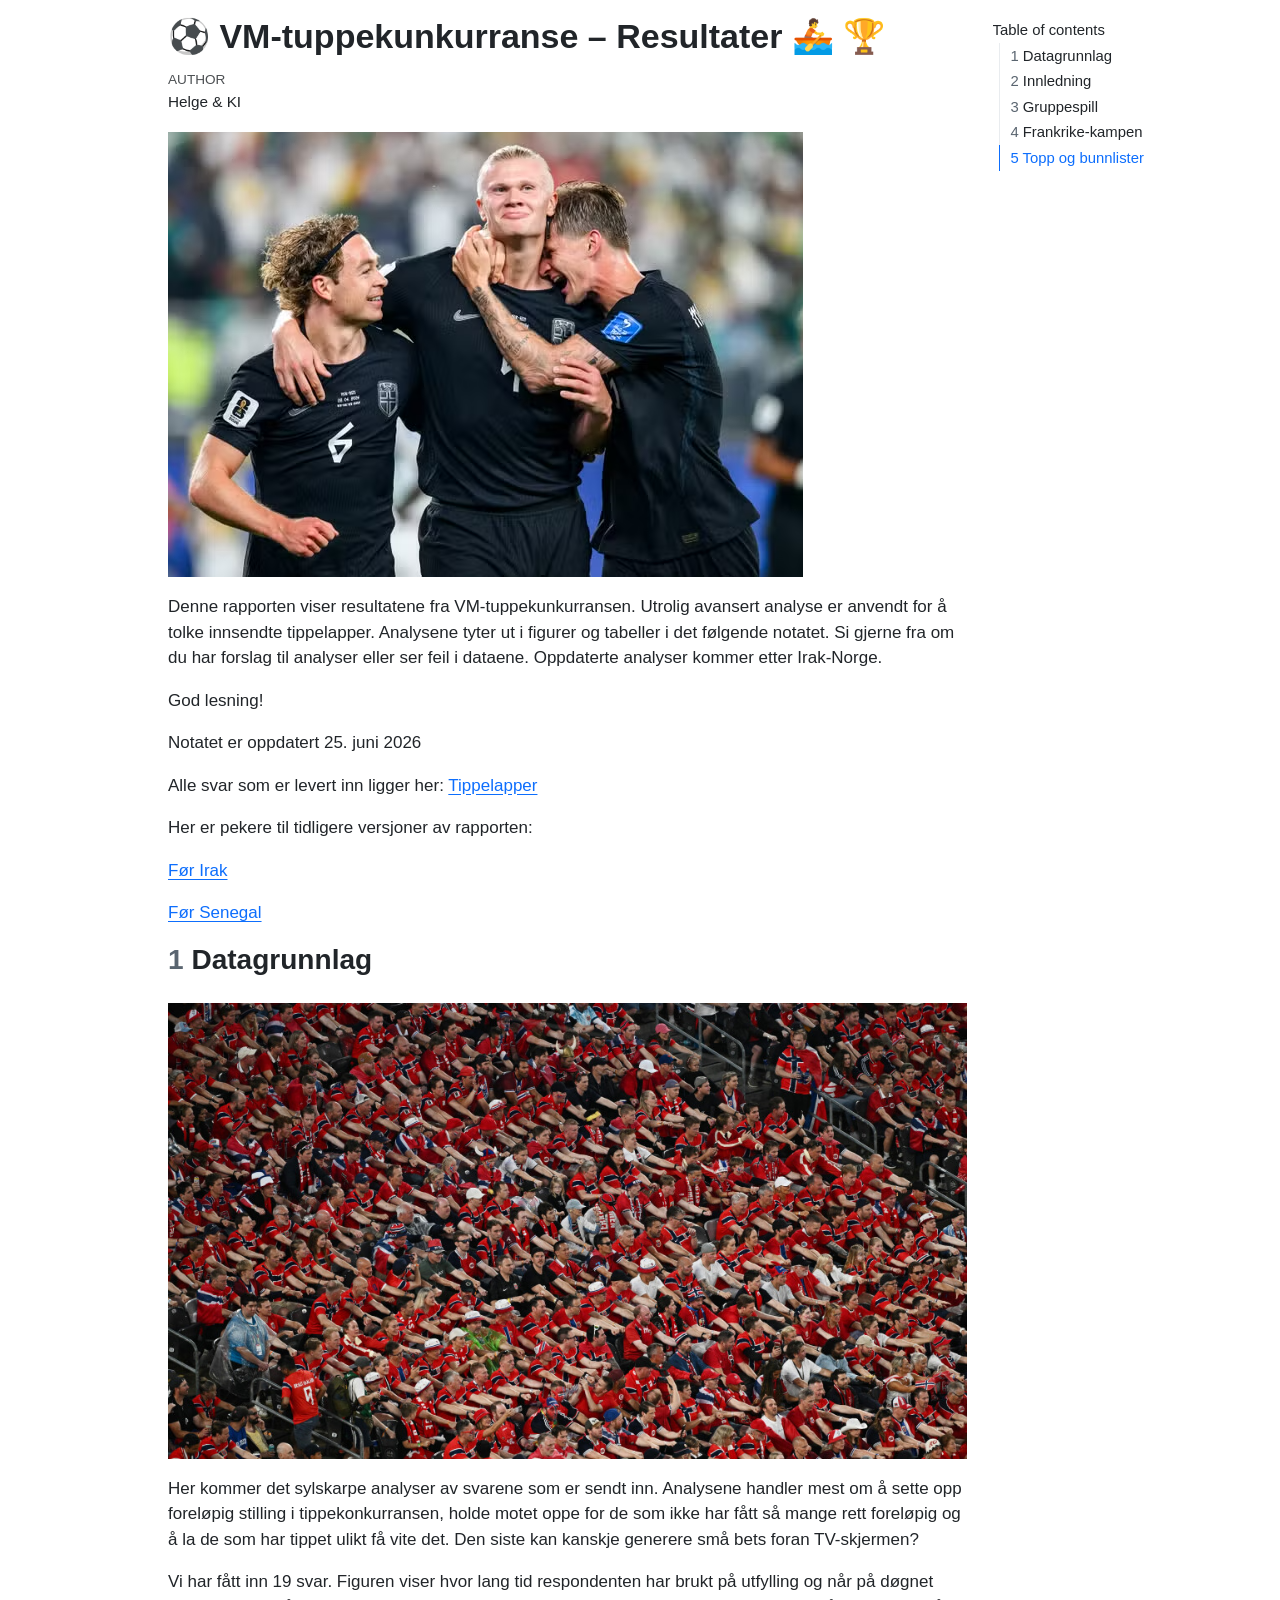
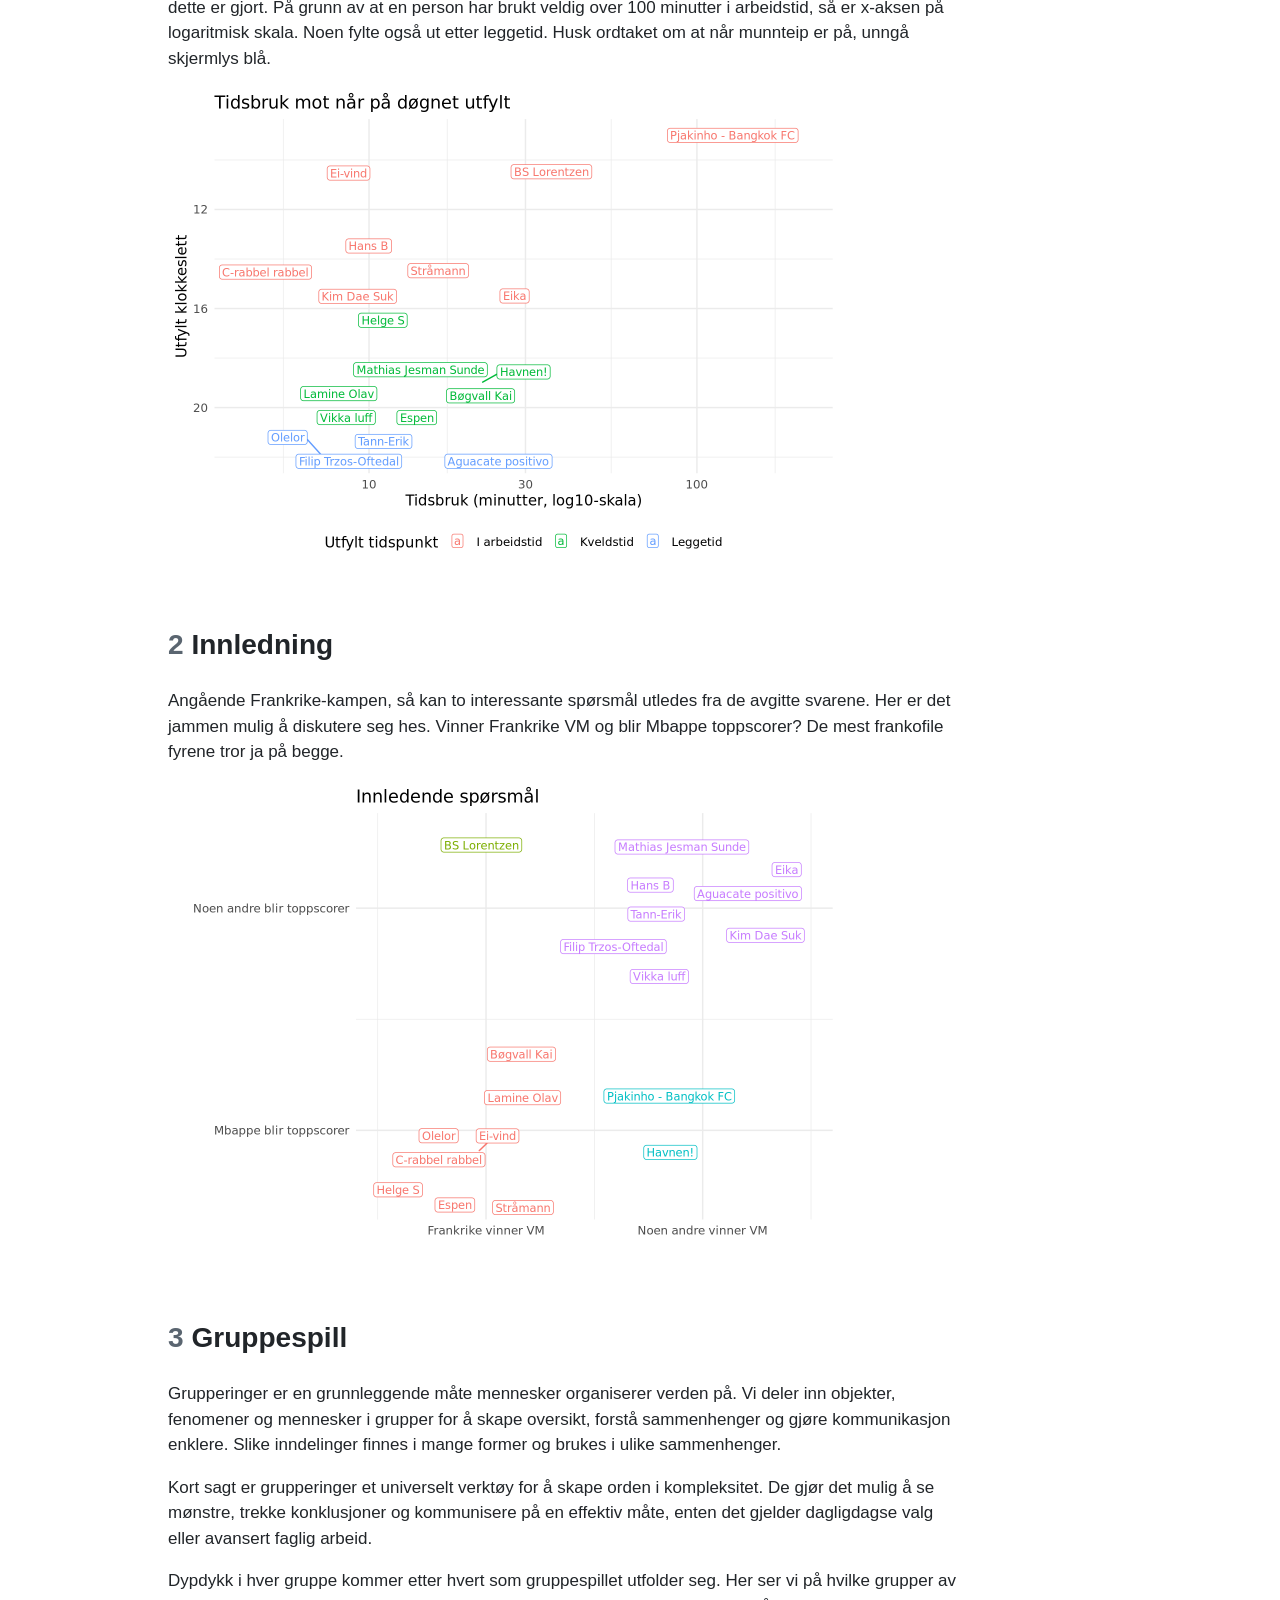
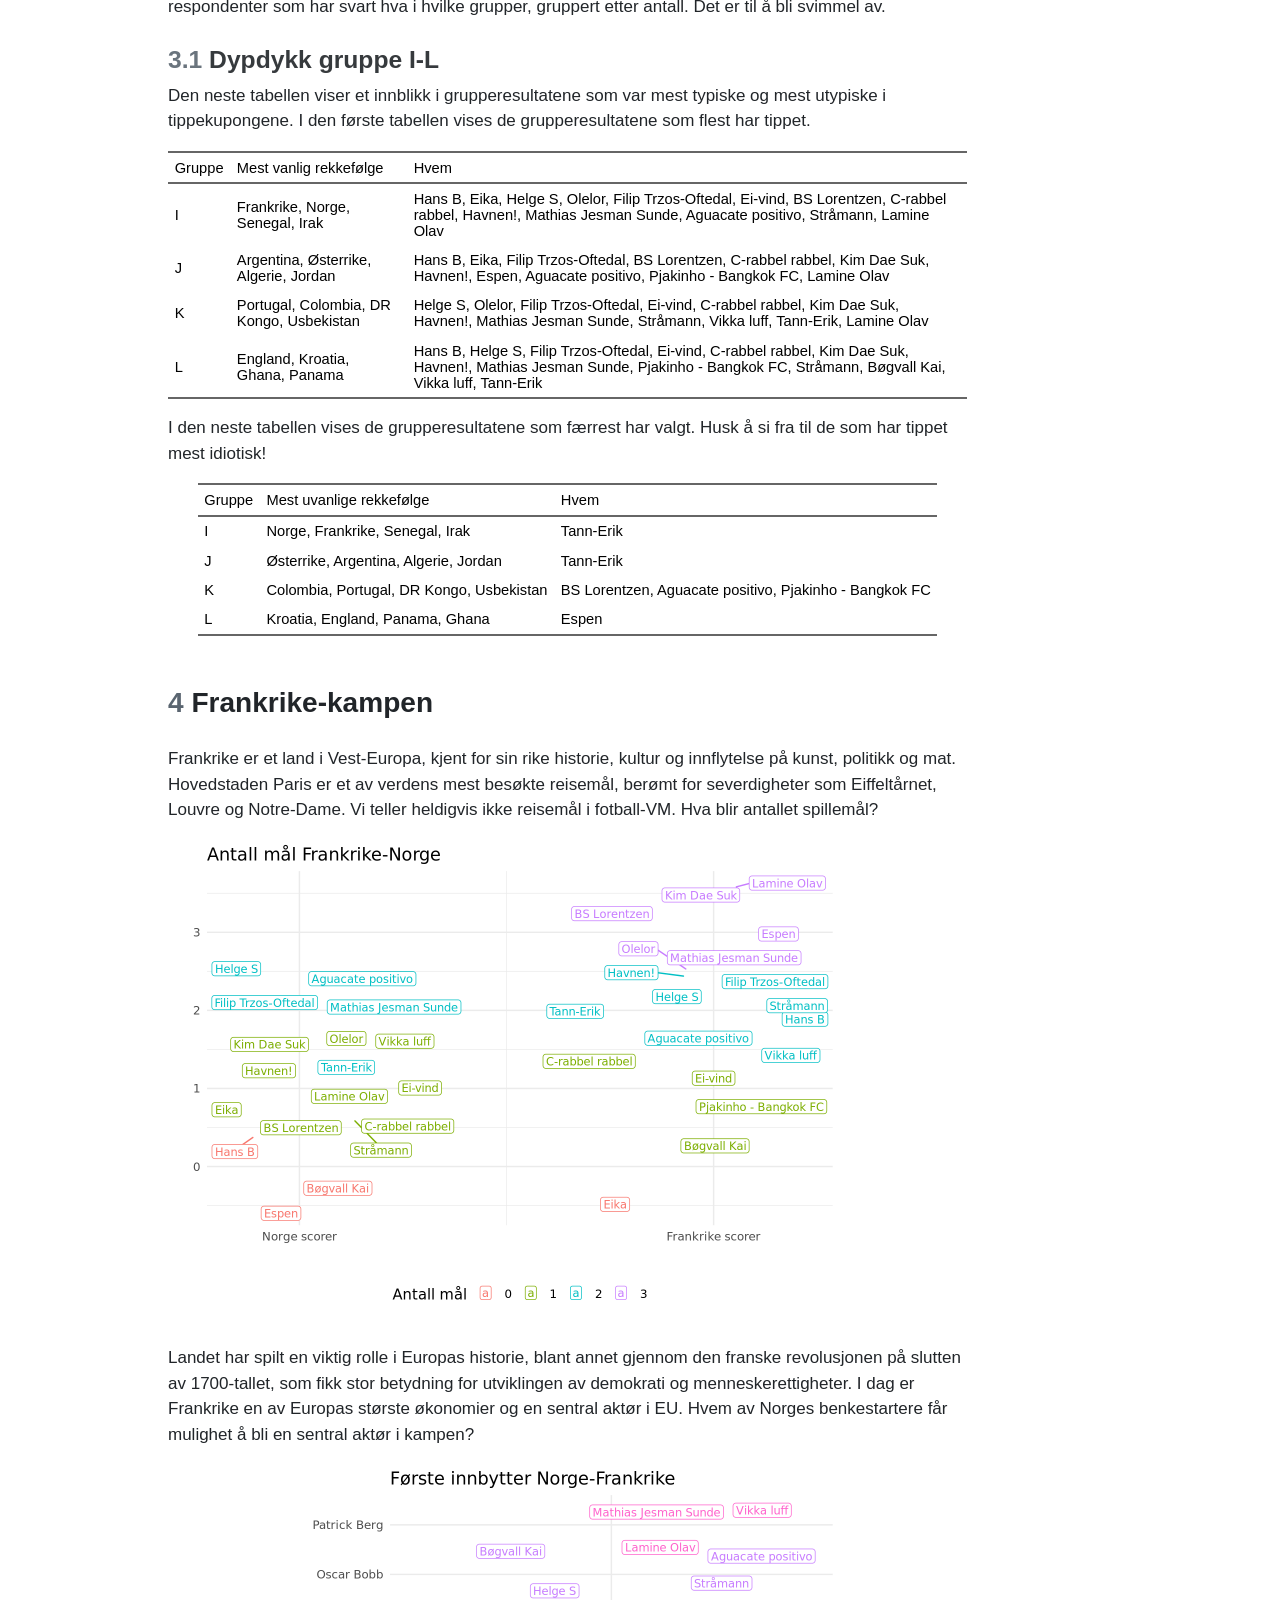
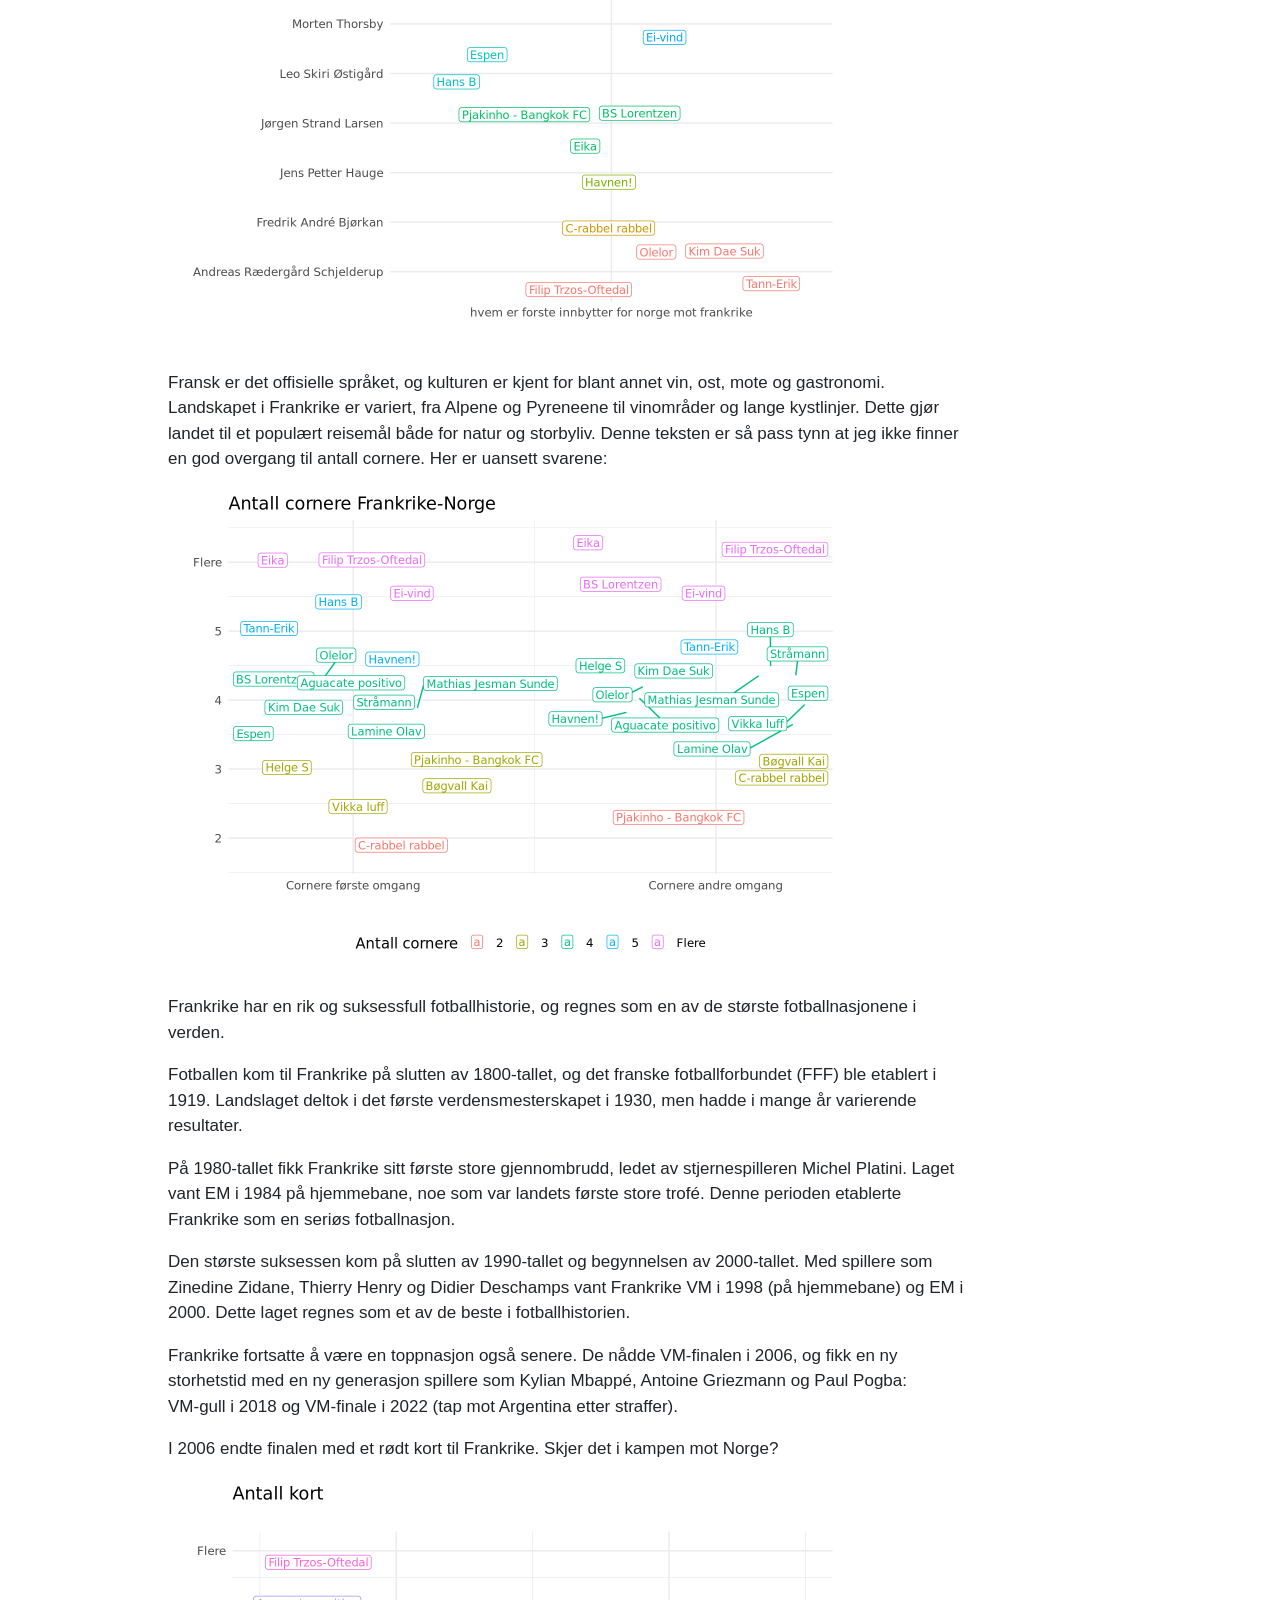
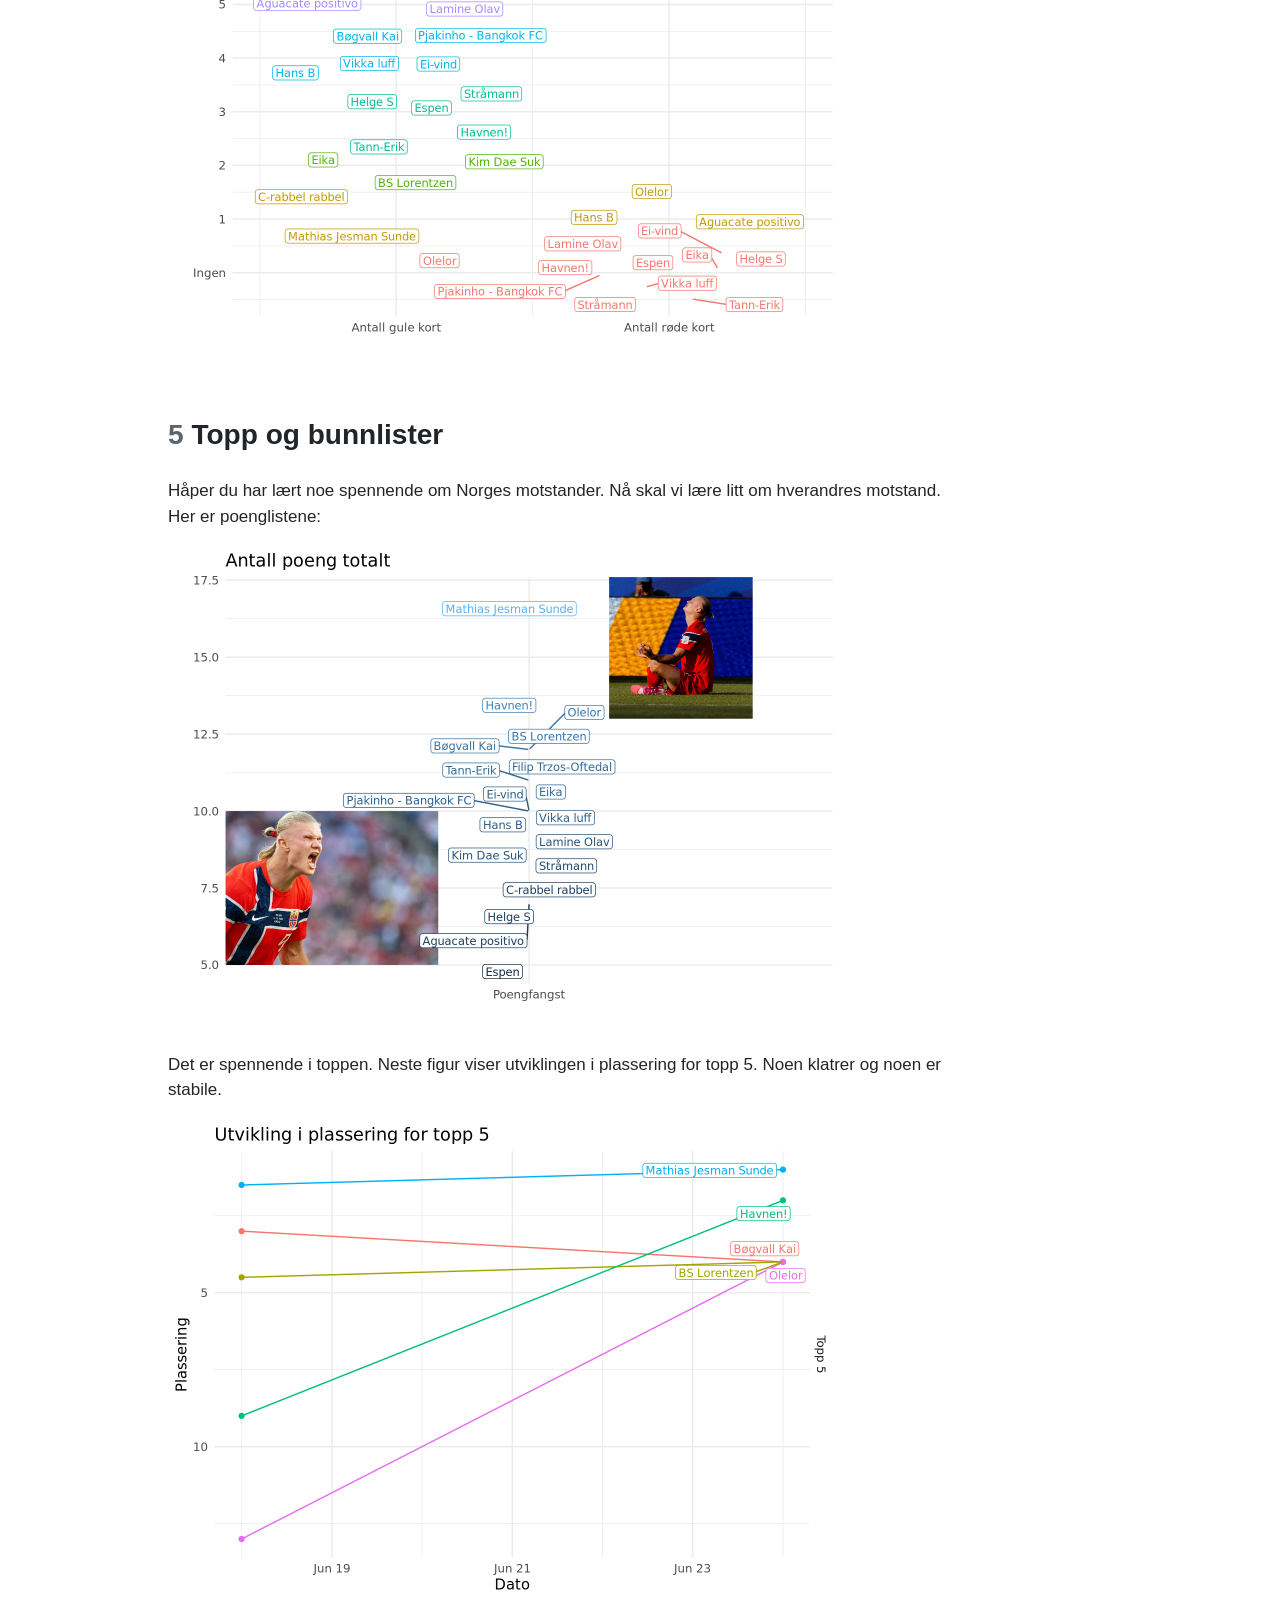
==== docs/index.html @ 18928ef4 "sjekk" ====
<!DOCTYPE html>
<html xmlns="http://www.w3.org/1999/xhtml" lang="en" xml:lang="en"><head>

<meta charset="utf-8">
<meta name="generator" content="quarto-1.6.39">

<meta name="viewport" content="width=device-width, initial-scale=1.0, user-scalable=yes">

<meta name="author" content="Helge &amp; KI">

<title>⚽ VM-tuppekunkurranse – Resultater 🚣 🏆</title>
<style>
code{white-space: pre-wrap;}
span.smallcaps{font-variant: small-caps;}
div.columns{display: flex; gap: min(4vw, 1.5em);}
div.column{flex: auto; overflow-x: auto;}
div.hanging-indent{margin-left: 1.5em; text-indent: -1.5em;}
ul.task-list{list-style: none;}
ul.task-list li input[type="checkbox"] {
  width: 0.8em;
  margin: 0 0.8em 0.2em -1em; /* quarto-specific, see https://github.com/quarto-dev/quarto-cli/issues/4556 */ 
  vertical-align: middle;
}
</style>


<script src="index_files/libs/clipboard/clipboard.min.js"></script>
<script src="index_files/libs/quarto-html/quarto.js"></script>
<script src="index_files/libs/quarto-html/popper.min.js"></script>
<script src="index_files/libs/quarto-html/tippy.umd.min.js"></script>
<script src="index_files/libs/quarto-html/anchor.min.js"></script>
<link href="index_files/libs/quarto-html/tippy.css" rel="stylesheet">
<link href="index_files/libs/quarto-html/quarto-syntax-highlighting-e26003cea8cd680ca0c55a263523d882.css" rel="stylesheet" id="quarto-text-highlighting-styles">
<script src="index_files/libs/bootstrap/bootstrap.min.js"></script>
<link href="index_files/libs/bootstrap/bootstrap-icons.css" rel="stylesheet">
<link href="index_files/libs/bootstrap/bootstrap-a5f430eb1491666a2d190772edfe26e8.min.css" rel="stylesheet" append-hash="true" id="quarto-bootstrap" data-mode="light">
<link href="index_files/libs/tabwid-1.1.3/tabwid.css" rel="stylesheet">
<script src="index_files/libs/tabwid-1.1.3/tabwid.js"></script>


</head>

<body>

<div id="quarto-content" class="page-columns page-rows-contents page-layout-article">
<div id="quarto-margin-sidebar" class="sidebar margin-sidebar">
  <nav id="TOC" role="doc-toc" class="toc-active">
    <h2 id="toc-title">Table of contents</h2>
   
  <ul>
  <li><a href="#datagrunnlag" id="toc-datagrunnlag" class="nav-link active" data-scroll-target="#datagrunnlag"><span class="header-section-number">1</span> Datagrunnlag</a></li>
  <li><a href="#innledning" id="toc-innledning" class="nav-link" data-scroll-target="#innledning"><span class="header-section-number">2</span> Innledning</a></li>
  <li><a href="#gruppespill" id="toc-gruppespill" class="nav-link" data-scroll-target="#gruppespill"><span class="header-section-number">3</span> Gruppespill</a>
  <ul class="collapse">
  <li><a href="#dypdykk-gruppe-i-l" id="toc-dypdykk-gruppe-i-l" class="nav-link" data-scroll-target="#dypdykk-gruppe-i-l"><span class="header-section-number">3.1</span> Dypdykk gruppe I-L</a></li>
  </ul></li>
  <li><a href="#frankrike-kampen" id="toc-frankrike-kampen" class="nav-link" data-scroll-target="#frankrike-kampen"><span class="header-section-number">4</span> Frankrike-kampen</a></li>
  <li><a href="#topp-og-bunnlister" id="toc-topp-og-bunnlister" class="nav-link" data-scroll-target="#topp-og-bunnlister"><span class="header-section-number">5</span> Topp og bunnlister</a></li>
  </ul>
</nav>
</div>
<main class="content" id="quarto-document-content">

<header id="title-block-header" class="quarto-title-block default">
<div class="quarto-title">
<h1 class="title">⚽ VM-tuppekunkurranse – Resultater 🚣 🏆</h1>
</div>



<div class="quarto-title-meta">

    <div>
    <div class="quarto-title-meta-heading">Author</div>
    <div class="quarto-title-meta-contents">
             <p>Helge &amp; KI </p>
          </div>
  </div>
    
  
    
  </div>
  


</header>


<p><img src="./bilder/venner.png" class="img-fluid"></p>
<p>Denne rapporten viser resultatene fra VM-tuppekunkurransen. Utrolig avansert analyse er anvendt for å tolke innsendte tippelapper. Analysene tyter ut i figurer og tabeller i det følgende notatet. Si gjerne fra om du har forslag til analyser eller ser feil i dataene. Oppdaterte analyser kommer etter Irak-Norge.</p>
<p>God lesning!</p>
<p>Notatet er oppdatert 25. juni 2026</p>
<p>Alle svar som er levert inn ligger her: <a href="tippelapper.html">Tippelapper</a></p>
<p>Her er pekere til tidligere versjoner av rapporten:</p>
<p><a href="irakkampen.html">Før Irak</a></p>
<p><a href="senegalkampen.html">Før Senegal</a></p>
<section id="datagrunnlag" class="level2" data-number="1">
<h2 data-number="1" class="anchored" data-anchor-id="datagrunnlag"><span class="header-section-number">1</span> Datagrunnlag</h2>
<p><img src="./bilder/roing.jpg" class="img-fluid"></p>
<p>Her kommer det sylskarpe analyser av svarene som er sendt inn. Analysene handler mest om å sette opp foreløpig stilling i tippekonkurransen, holde motet oppe for de som ikke har fått så mange rett foreløpig og å la de som har tippet ulikt få vite det. Den siste kan kanskje generere små bets foran TV-skjermen?</p>
<!-- 
Utfylling i tradisjonell arbeidstid er også vanlig 
På kveldstid, huskeregel: når munnteipen er på, skal vi unngå lyskilder som er blå. 
-->
<!--
Ein luring som satt over halvaen time på do i arbeidstidå
-->
<p>Vi har fått inn 19 svar. Figuren viser hvor lang tid respondenten har brukt på utfylling og når på døgnet dette er gjort. På grunn av at en person har brukt veldig over 100 minutter i arbeidstid, så er x-aksen på logaritmisk skala. Noen fylte også ut etter leggetid. Husk ordtaket om at når munnteip er på, unngå skjermlys blå.</p>
<div class="cell">
<div class="cell-output-display">
<div>
<figure class="figure">
<p><img src="index_files/figure-html/tid_naar-1.png" class="img-fluid figure-img" width="672"></p>
</figure>
</div>
</div>
</div>
<!-- I neste figur beholdes x-aksen, men y-aksen skiftes ut med 
poengfangst til nå. Noen har brukt mye tid til å skaffe veldig få poeng.
Andre har brukt lite tid til å skaffe mange poeng.-->
</section>
<section id="innledning" class="level2" data-number="2">
<h2 data-number="2" class="anchored" data-anchor-id="innledning"><span class="header-section-number">2</span> Innledning</h2>
<p>Angående Frankrike-kampen, så kan to interessante spørsmål utledes fra de avgitte svarene. Her er det jammen mulig å diskutere seg hes. Vinner Frankrike VM og blir Mbappe toppscorer? De mest frankofile fyrene tror ja på begge.</p>
<div class="cell">
<div class="cell-output-display">
<div>
<figure class="figure">
<p><img src="index_files/figure-html/frankrike_vinner-1.png" class="img-fluid figure-img" width="672"></p>
</figure>
</div>
</div>
</div>
</section>
<section id="gruppespill" class="level2" data-number="3">
<h2 data-number="3" class="anchored" data-anchor-id="gruppespill"><span class="header-section-number">3</span> Gruppespill</h2>
<p>Grupperinger er en grunnleggende måte mennesker organiserer verden på. Vi deler inn objekter, fenomener og mennesker i grupper for å skape oversikt, forstå sammenhenger og gjøre kommunikasjon enklere. Slike inndelinger finnes i mange former og brukes i ulike sammenhenger.</p>
<p>Kort sagt er grupperinger et universelt verktøy for å skape orden i kompleksitet. De gjør det mulig å se mønstre, trekke konklusjoner og kommunisere på en effektiv måte, enten det gjelder dagligdagse valg eller avansert faglig arbeid.</p>
<p>Dypdykk i hver gruppe kommer etter hvert som gruppespillet utfolder seg. Her ser vi på hvilke grupper av respondenter som har svart hva i hvilke grupper, gruppert etter antall. Det er til å bli svimmel av.</p>
<section id="dypdykk-gruppe-i-l" class="level3" data-number="3.1">
<h3 data-number="3.1" class="anchored" data-anchor-id="dypdykk-gruppe-i-l"><span class="header-section-number">3.1</span> Dypdykk gruppe I-L</h3>
<p>Den neste tabellen viser et innblikk i grupperesultatene som var mest typiske og mest utypiske i tippekupongene. I den første tabellen vises de grupperesultatene som flest har tippet.</p>
<div class="cell">
<div class="cell-output-display">
<div class="tabwid"><style>.cl-4858934e{table-layout:auto;}.cl-4851e9a4{font-family:'Arial';font-size:11pt;font-weight:normal;font-style:normal;text-decoration:none;color:rgba(0, 0, 0, 1.00);background-color:transparent;}.cl-4854d006{margin:0;text-align:left;border-bottom: 0 solid rgba(0, 0, 0, 1.00);border-top: 0 solid rgba(0, 0, 0, 1.00);border-left: 0 solid rgba(0, 0, 0, 1.00);border-right: 0 solid rgba(0, 0, 0, 1.00);padding-bottom:5pt;padding-top:5pt;padding-left:5pt;padding-right:5pt;line-height: 1;background-color:transparent;}.cl-4854efd2{background-color:transparent;vertical-align: middle;border-bottom: 1.5pt solid rgba(102, 102, 102, 1.00);border-top: 1.5pt solid rgba(102, 102, 102, 1.00);border-left: 0 solid rgba(0, 0, 0, 1.00);border-right: 0 solid rgba(0, 0, 0, 1.00);margin-bottom:0;margin-top:0;margin-left:0;margin-right:0;}.cl-4854efdc{background-color:transparent;vertical-align: middle;border-bottom: 0 solid rgba(0, 0, 0, 1.00);border-top: 0 solid rgba(0, 0, 0, 1.00);border-left: 0 solid rgba(0, 0, 0, 1.00);border-right: 0 solid rgba(0, 0, 0, 1.00);margin-bottom:0;margin-top:0;margin-left:0;margin-right:0;}.cl-4854efe6{background-color:transparent;vertical-align: middle;border-bottom: 1.5pt solid rgba(102, 102, 102, 1.00);border-top: 0 solid rgba(0, 0, 0, 1.00);border-left: 0 solid rgba(0, 0, 0, 1.00);border-right: 0 solid rgba(0, 0, 0, 1.00);margin-bottom:0;margin-top:0;margin-left:0;margin-right:0;}</style><table data-quarto-disable-processing="true" class="cl-4858934e"><thead><tr style="overflow-wrap:break-word;"><th class="cl-4854efd2"><p class="cl-4854d006"><span class="cl-4851e9a4">Gruppe</span></p></th><th class="cl-4854efd2"><p class="cl-4854d006"><span class="cl-4851e9a4">Mest vanlig rekkefølge</span></p></th><th class="cl-4854efd2"><p class="cl-4854d006"><span class="cl-4851e9a4">Hvem</span></p></th></tr></thead><tbody><tr style="overflow-wrap:break-word;"><td class="cl-4854efdc"><p class="cl-4854d006"><span class="cl-4851e9a4">I</span></p></td><td class="cl-4854efdc"><p class="cl-4854d006"><span class="cl-4851e9a4">Frankrike, Norge, Senegal, Irak</span></p></td><td class="cl-4854efdc"><p class="cl-4854d006"><span class="cl-4851e9a4">Hans B, Eika, Helge S, Olelor, Filip Trzos-Oftedal, Ei-vind, BS Lorentzen, C-rabbel rabbel, Havnen!, Mathias Jesman Sunde, Aguacate positivo, Stråmann, Lamine Olav</span></p></td></tr><tr style="overflow-wrap:break-word;"><td class="cl-4854efdc"><p class="cl-4854d006"><span class="cl-4851e9a4">J</span></p></td><td class="cl-4854efdc"><p class="cl-4854d006"><span class="cl-4851e9a4">Argentina, Østerrike, Algerie, Jordan</span></p></td><td class="cl-4854efdc"><p class="cl-4854d006"><span class="cl-4851e9a4">Hans B, Eika, Filip Trzos-Oftedal, BS Lorentzen, C-rabbel rabbel, Kim Dae Suk, Havnen!, Espen, Aguacate positivo, Pjakinho - Bangkok FC, Lamine Olav</span></p></td></tr><tr style="overflow-wrap:break-word;"><td class="cl-4854efdc"><p class="cl-4854d006"><span class="cl-4851e9a4">K</span></p></td><td class="cl-4854efdc"><p class="cl-4854d006"><span class="cl-4851e9a4">Portugal, Colombia, DR Kongo, Usbekistan</span></p></td><td class="cl-4854efdc"><p class="cl-4854d006"><span class="cl-4851e9a4">Helge S, Olelor, Filip Trzos-Oftedal, Ei-vind, C-rabbel rabbel, Kim Dae Suk, Havnen!, Mathias Jesman Sunde, Stråmann, Vikka luff, Tann-Erik, Lamine Olav</span></p></td></tr><tr style="overflow-wrap:break-word;"><td class="cl-4854efe6"><p class="cl-4854d006"><span class="cl-4851e9a4">L</span></p></td><td class="cl-4854efe6"><p class="cl-4854d006"><span class="cl-4851e9a4">England, Kroatia, Ghana, Panama</span></p></td><td class="cl-4854efe6"><p class="cl-4854d006"><span class="cl-4851e9a4">Hans B, Helge S, Filip Trzos-Oftedal, Ei-vind, C-rabbel rabbel, Kim Dae Suk, Havnen!, Mathias Jesman Sunde, Pjakinho - Bangkok FC, Stråmann, Bøgvall Kai, Vikka luff, Tann-Erik</span></p></td></tr></tbody></table></div>
</div>
</div>
<p>I den neste tabellen vises de grupperesultatene som færrest har valgt. Husk å si fra til de som har tippet mest idiotisk!</p>
<div class="cell">
<div class="cell-output-display">
<div class="tabwid"><style>.cl-488fe0ba{table-layout:auto;}.cl-48880f52{font-family:'Arial';font-size:11pt;font-weight:normal;font-style:normal;text-decoration:none;color:rgba(0, 0, 0, 1.00);background-color:transparent;}.cl-488af866{margin:0;text-align:left;border-bottom: 0 solid rgba(0, 0, 0, 1.00);border-top: 0 solid rgba(0, 0, 0, 1.00);border-left: 0 solid rgba(0, 0, 0, 1.00);border-right: 0 solid rgba(0, 0, 0, 1.00);padding-bottom:5pt;padding-top:5pt;padding-left:5pt;padding-right:5pt;line-height: 1;background-color:transparent;}.cl-488b19ae{background-color:transparent;vertical-align: middle;border-bottom: 1.5pt solid rgba(102, 102, 102, 1.00);border-top: 1.5pt solid rgba(102, 102, 102, 1.00);border-left: 0 solid rgba(0, 0, 0, 1.00);border-right: 0 solid rgba(0, 0, 0, 1.00);margin-bottom:0;margin-top:0;margin-left:0;margin-right:0;}.cl-488b19b8{background-color:transparent;vertical-align: middle;border-bottom: 0 solid rgba(0, 0, 0, 1.00);border-top: 0 solid rgba(0, 0, 0, 1.00);border-left: 0 solid rgba(0, 0, 0, 1.00);border-right: 0 solid rgba(0, 0, 0, 1.00);margin-bottom:0;margin-top:0;margin-left:0;margin-right:0;}.cl-488b19b9{background-color:transparent;vertical-align: middle;border-bottom: 1.5pt solid rgba(102, 102, 102, 1.00);border-top: 0 solid rgba(0, 0, 0, 1.00);border-left: 0 solid rgba(0, 0, 0, 1.00);border-right: 0 solid rgba(0, 0, 0, 1.00);margin-bottom:0;margin-top:0;margin-left:0;margin-right:0;}</style><table data-quarto-disable-processing="true" class="cl-488fe0ba"><thead><tr style="overflow-wrap:break-word;"><th class="cl-488b19ae"><p class="cl-488af866"><span class="cl-48880f52">Gruppe</span></p></th><th class="cl-488b19ae"><p class="cl-488af866"><span class="cl-48880f52">Mest uvanlige rekkefølge</span></p></th><th class="cl-488b19ae"><p class="cl-488af866"><span class="cl-48880f52">Hvem</span></p></th></tr></thead><tbody><tr style="overflow-wrap:break-word;"><td class="cl-488b19b8"><p class="cl-488af866"><span class="cl-48880f52">I</span></p></td><td class="cl-488b19b8"><p class="cl-488af866"><span class="cl-48880f52">Norge, Frankrike, Senegal, Irak</span></p></td><td class="cl-488b19b8"><p class="cl-488af866"><span class="cl-48880f52">Tann-Erik</span></p></td></tr><tr style="overflow-wrap:break-word;"><td class="cl-488b19b8"><p class="cl-488af866"><span class="cl-48880f52">J</span></p></td><td class="cl-488b19b8"><p class="cl-488af866"><span class="cl-48880f52">Østerrike, Argentina, Algerie, Jordan</span></p></td><td class="cl-488b19b8"><p class="cl-488af866"><span class="cl-48880f52">Tann-Erik</span></p></td></tr><tr style="overflow-wrap:break-word;"><td class="cl-488b19b8"><p class="cl-488af866"><span class="cl-48880f52">K</span></p></td><td class="cl-488b19b8"><p class="cl-488af866"><span class="cl-48880f52">Colombia, Portugal, DR Kongo, Usbekistan</span></p></td><td class="cl-488b19b8"><p class="cl-488af866"><span class="cl-48880f52">BS Lorentzen, Aguacate positivo, Pjakinho - Bangkok FC</span></p></td></tr><tr style="overflow-wrap:break-word;"><td class="cl-488b19b9"><p class="cl-488af866"><span class="cl-48880f52">L</span></p></td><td class="cl-488b19b9"><p class="cl-488af866"><span class="cl-48880f52">Kroatia, England, Panama, Ghana</span></p></td><td class="cl-488b19b9"><p class="cl-488af866"><span class="cl-48880f52">Espen</span></p></td></tr></tbody></table></div>
</div>
</div>
</section>
</section>
<section id="frankrike-kampen" class="level2" data-number="4">
<h2 data-number="4" class="anchored" data-anchor-id="frankrike-kampen"><span class="header-section-number">4</span> Frankrike-kampen</h2>
<p>Frankrike er et land i Vest-Europa, kjent for sin rike historie, kultur og innflytelse på kunst, politikk og mat. Hovedstaden Paris er et av verdens mest besøkte reisemål, berømt for severdigheter som Eiffeltårnet, Louvre og Notre-Dame. Vi teller heldigvis ikke reisemål i fotball-VM. Hva blir antallet spillemål?</p>
<div class="cell">
<div class="cell-output-display">
<div>
<figure class="figure">
<p><img src="index_files/figure-html/frankrike_maal-1.png" class="img-fluid figure-img" width="672"></p>
</figure>
</div>
</div>
</div>
<p>Landet har spilt en viktig rolle i Europas historie, blant annet gjennom den franske revolusjonen på slutten av 1700-tallet, som fikk stor betydning for utviklingen av demokrati og menneskerettigheter. I dag er Frankrike en av Europas største økonomier og en sentral aktør i EU. Hvem av Norges benkestartere får mulighet å bli en sentral aktør i kampen?</p>
<div class="cell">
<div class="cell-output-display">
<div>
<figure class="figure">
<p><img src="index_files/figure-html/frankrike_innbytter-1.png" class="img-fluid figure-img" width="672"></p>
</figure>
</div>
</div>
</div>
<p>Fransk er det offisielle språket, og kulturen er kjent for blant annet vin, ost, mote og gastronomi. Landskapet i Frankrike er variert, fra Alpene og Pyreneene til vinområder og lange kystlinjer. Dette gjør landet til et populært reisemål både for natur og storbyliv. Denne teksten er så pass tynn at jeg ikke finner en god overgang til antall cornere. Her er uansett svarene:</p>
<div class="cell">
<div class="cell-output-display">
<div>
<figure class="figure">
<p><img src="index_files/figure-html/frankrike_cornere-1.png" class="img-fluid figure-img" width="672"></p>
</figure>
</div>
</div>
</div>
<p>Frankrike har en rik og suksessfull fotballhistorie, og regnes som en av de største fotballnasjonene i verden.</p>
<p>Fotballen kom til Frankrike på slutten av 1800-tallet, og det franske fotballforbundet (FFF) ble etablert i 1919. Landslaget deltok i det første verdensmesterskapet i 1930, men hadde i mange år varierende resultater.</p>
<p>På 1980-tallet fikk Frankrike sitt første store gjennombrudd, ledet av stjernespilleren Michel Platini. Laget vant EM i 1984 på hjemmebane, noe som var landets første store trofé. Denne perioden etablerte Frankrike som en seriøs fotballnasjon.</p>
<p>Den største suksessen kom på slutten av 1990-tallet og begynnelsen av 2000-tallet. Med spillere som Zinedine Zidane, Thierry Henry og Didier Deschamps vant Frankrike VM i 1998 (på hjemmebane) og EM i 2000. Dette laget regnes som et av de beste i fotballhistorien.</p>
<p>Frankrike fortsatte å være en toppnasjon også senere. De nådde VM-finalen i 2006, og fikk en ny storhetstid med en ny generasjon spillere som Kylian Mbappé, Antoine Griezmann og Paul Pogba:<br>
VM-gull i 2018 og VM-finale i 2022 (tap mot Argentina etter straffer).</p>
<p>I 2006 endte finalen med et rødt kort til Frankrike. Skjer det i kampen mot Norge?</p>
<div class="cell">
<div class="cell-output-display">
<div>
<figure class="figure">
<p><img src="index_files/figure-html/frankrike_kort-1.png" class="img-fluid figure-img" width="672"></p>
</figure>
</div>
</div>
</div>
</section>
<section id="topp-og-bunnlister" class="level2" data-number="5">
<h2 data-number="5" class="anchored" data-anchor-id="topp-og-bunnlister"><span class="header-section-number">5</span> Topp og bunnlister</h2>
<p>Håper du har lært noe spennende om Norges motstander. Nå skal vi lære litt om hverandres motstand. Her er poenglistene:</p>
<div class="cell">
<div class="cell-output-display">
<div>
<figure class="figure">
<p><img src="index_files/figure-html/leder-1.png" class="img-fluid figure-img" width="672"></p>
</figure>
</div>
</div>
</div>
<p>Det er spennende i toppen. Neste figur viser utviklingen i plassering for topp 5. Noen klatrer og noen er stabile.</p>
<div class="cell">
<div class="cell-output-display">
<div>
<figure class="figure">
<p><img src="index_files/figure-html/leder_utvikling-1.png" class="img-fluid figure-img" width="672"></p>
</figure>
</div>
</div>
</div>
<!-- ## Poeng som gjenstår å spela om -->
<!-- Her komme info om kor mange poeng folk har igjen å  få utdelt på spørsmålene som  -->
<!-- ennå ikkje e delt ud. -->
</section>

</main>
<!-- /main column -->
<script id="quarto-html-after-body" type="application/javascript">
window.document.addEventListener("DOMContentLoaded", function (event) {
  const toggleBodyColorMode = (bsSheetEl) => {
    const mode = bsSheetEl.getAttribute("data-mode");
    const bodyEl = window.document.querySelector("body");
    if (mode === "dark") {
      bodyEl.classList.add("quarto-dark");
      bodyEl.classList.remove("quarto-light");
    } else {
      bodyEl.classList.add("quarto-light");
      bodyEl.classList.remove("quarto-dark");
    }
  }
  const toggleBodyColorPrimary = () => {
    const bsSheetEl = window.document.querySelector("link#quarto-bootstrap");
    if (bsSheetEl) {
      toggleBodyColorMode(bsSheetEl);
    }
  }
  toggleBodyColorPrimary();  
  const icon = "";
  const anchorJS = new window.AnchorJS();
  anchorJS.options = {
    placement: 'right',
    icon: icon
  };
  anchorJS.add('.anchored');
  const isCodeAnnotation = (el) => {
    for (const clz of el.classList) {
      if (clz.startsWith('code-annotation-')) {                     
        return true;
      }
    }
    return false;
  }
  const onCopySuccess = function(e) {
    // button target
    const button = e.trigger;
    // don't keep focus
    button.blur();
    // flash "checked"
    button.classList.add('code-copy-button-checked');
    var currentTitle = button.getAttribute("title");
    button.setAttribute("title", "Copied!");
    let tooltip;
    if (window.bootstrap) {
      button.setAttribute("data-bs-toggle", "tooltip");
      button.setAttribute("data-bs-placement", "left");
      button.setAttribute("data-bs-title", "Copied!");
      tooltip = new bootstrap.Tooltip(button, 
        { trigger: "manual", 
          customClass: "code-copy-button-tooltip",
          offset: [0, -8]});
      tooltip.show();    
    }
    setTimeout(function() {
      if (tooltip) {
        tooltip.hide();
        button.removeAttribute("data-bs-title");
        button.removeAttribute("data-bs-toggle");
        button.removeAttribute("data-bs-placement");
      }
      button.setAttribute("title", currentTitle);
      button.classList.remove('code-copy-button-checked');
    }, 1000);
    // clear code selection
    e.clearSelection();
  }
  const getTextToCopy = function(trigger) {
      const codeEl = trigger.previousElementSibling.cloneNode(true);
      for (const childEl of codeEl.children) {
        if (isCodeAnnotation(childEl)) {
          childEl.remove();
        }
      }
      return codeEl.innerText;
  }
  const clipboard = new window.ClipboardJS('.code-copy-button:not([data-in-quarto-modal])', {
    text: getTextToCopy
  });
  clipboard.on('success', onCopySuccess);
  if (window.document.getElementById('quarto-embedded-source-code-modal')) {
    const clipboardModal = new window.ClipboardJS('.code-copy-button[data-in-quarto-modal]', {
      text: getTextToCopy,
      container: window.document.getElementById('quarto-embedded-source-code-modal')
    });
    clipboardModal.on('success', onCopySuccess);
  }
    var localhostRegex = new RegExp(/^(?:http|https):\/\/localhost\:?[0-9]*\//);
    var mailtoRegex = new RegExp(/^mailto:/);
      var filterRegex = new RegExp('/' + window.location.host + '/');
    var isInternal = (href) => {
        return filterRegex.test(href) || localhostRegex.test(href) || mailtoRegex.test(href);
    }
    // Inspect non-navigation links and adorn them if external
 	var links = window.document.querySelectorAll('a[href]:not(.nav-link):not(.navbar-brand):not(.toc-action):not(.sidebar-link):not(.sidebar-item-toggle):not(.pagination-link):not(.no-external):not([aria-hidden]):not(.dropdown-item):not(.quarto-navigation-tool):not(.about-link)');
    for (var i=0; i<links.length; i++) {
      const link = links[i];
      if (!isInternal(link.href)) {
        // undo the damage that might have been done by quarto-nav.js in the case of
        // links that we want to consider external
        if (link.dataset.originalHref !== undefined) {
          link.href = link.dataset.originalHref;
        }
      }
    }
  function tippyHover(el, contentFn, onTriggerFn, onUntriggerFn) {
    const config = {
      allowHTML: true,
      maxWidth: 500,
      delay: 100,
      arrow: false,
      appendTo: function(el) {
          return el.parentElement;
      },
      interactive: true,
      interactiveBorder: 10,
      theme: 'quarto',
      placement: 'bottom-start',
    };
    if (contentFn) {
      config.content = contentFn;
    }
    if (onTriggerFn) {
      config.onTrigger = onTriggerFn;
    }
    if (onUntriggerFn) {
      config.onUntrigger = onUntriggerFn;
    }
    window.tippy(el, config); 
  }
  const noterefs = window.document.querySelectorAll('a[role="doc-noteref"]');
  for (var i=0; i<noterefs.length; i++) {
    const ref = noterefs[i];
    tippyHover(ref, function() {
      // use id or data attribute instead here
      let href = ref.getAttribute('data-footnote-href') || ref.getAttribute('href');
      try { href = new URL(href).hash; } catch {}
      const id = href.replace(/^#\/?/, "");
      const note = window.document.getElementById(id);
      if (note) {
        return note.innerHTML;
      } else {
        return "";
      }
    });
  }
  const xrefs = window.document.querySelectorAll('a.quarto-xref');
  const processXRef = (id, note) => {
    // Strip column container classes
    const stripColumnClz = (el) => {
      el.classList.remove("page-full", "page-columns");
      if (el.children) {
        for (const child of el.children) {
          stripColumnClz(child);
        }
      }
    }
    stripColumnClz(note)
    if (id === null || id.startsWith('sec-')) {
      // Special case sections, only their first couple elements
      const container = document.createElement("div");
      if (note.children && note.children.length > 2) {
        container.appendChild(note.children[0].cloneNode(true));
        for (let i = 1; i < note.children.length; i++) {
          const child = note.children[i];
          if (child.tagName === "P" && child.innerText === "") {
            continue;
          } else {
            container.appendChild(child.cloneNode(true));
            break;
          }
        }
        if (window.Quarto?.typesetMath) {
          window.Quarto.typesetMath(container);
        }
        return container.innerHTML
      } else {
        if (window.Quarto?.typesetMath) {
          window.Quarto.typesetMath(note);
        }
        return note.innerHTML;
      }
    } else {
      // Remove any anchor links if they are present
      const anchorLink = note.querySelector('a.anchorjs-link');
      if (anchorLink) {
        anchorLink.remove();
      }
      if (window.Quarto?.typesetMath) {
        window.Quarto.typesetMath(note);
      }
      if (note.classList.contains("callout")) {
        return note.outerHTML;
      } else {
        return note.innerHTML;
      }
    }
  }
  for (var i=0; i<xrefs.length; i++) {
    const xref = xrefs[i];
    tippyHover(xref, undefined, function(instance) {
      instance.disable();
      let url = xref.getAttribute('href');
      let hash = undefined; 
      if (url.startsWith('#')) {
        hash = url;
      } else {
        try { hash = new URL(url).hash; } catch {}
      }
      if (hash) {
        const id = hash.replace(/^#\/?/, "");
        const note = window.document.getElementById(id);
        if (note !== null) {
          try {
            const html = processXRef(id, note.cloneNode(true));
            instance.setContent(html);
          } finally {
            instance.enable();
            instance.show();
          }
        } else {
          // See if we can fetch this
          fetch(url.split('#')[0])
          .then(res => res.text())
          .then(html => {
            const parser = new DOMParser();
            const htmlDoc = parser.parseFromString(html, "text/html");
            const note = htmlDoc.getElementById(id);
            if (note !== null) {
              const html = processXRef(id, note);
              instance.setContent(html);
            } 
          }).finally(() => {
            instance.enable();
            instance.show();
          });
        }
      } else {
        // See if we can fetch a full url (with no hash to target)
        // This is a special case and we should probably do some content thinning / targeting
        fetch(url)
        .then(res => res.text())
        .then(html => {
          const parser = new DOMParser();
          const htmlDoc = parser.parseFromString(html, "text/html");
          const note = htmlDoc.querySelector('main.content');
          if (note !== null) {
            // This should only happen for chapter cross references
            // (since there is no id in the URL)
            // remove the first header
            if (note.children.length > 0 && note.children[0].tagName === "HEADER") {
              note.children[0].remove();
            }
            const html = processXRef(null, note);
            instance.setContent(html);
          } 
        }).finally(() => {
          instance.enable();
          instance.show();
        });
      }
    }, function(instance) {
    });
  }
      let selectedAnnoteEl;
      const selectorForAnnotation = ( cell, annotation) => {
        let cellAttr = 'data-code-cell="' + cell + '"';
        let lineAttr = 'data-code-annotation="' +  annotation + '"';
        const selector = 'span[' + cellAttr + '][' + lineAttr + ']';
        return selector;
      }
      const selectCodeLines = (annoteEl) => {
        const doc = window.document;
        const targetCell = annoteEl.getAttribute("data-target-cell");
        const targetAnnotation = annoteEl.getAttribute("data-target-annotation");
        const annoteSpan = window.document.querySelector(selectorForAnnotation(targetCell, targetAnnotation));
        const lines = annoteSpan.getAttribute("data-code-lines").split(",");
        const lineIds = lines.map((line) => {
          return targetCell + "-" + line;
        })
        let top = null;
        let height = null;
        let parent = null;
        if (lineIds.length > 0) {
            //compute the position of the single el (top and bottom and make a div)
            const el = window.document.getElementById(lineIds[0]);
            top = el.offsetTop;
            height = el.offsetHeight;
            parent = el.parentElement.parentElement;
          if (lineIds.length > 1) {
            const lastEl = window.document.getElementById(lineIds[lineIds.length - 1]);
            const bottom = lastEl.offsetTop + lastEl.offsetHeight;
            height = bottom - top;
          }
          if (top !== null && height !== null && parent !== null) {
            // cook up a div (if necessary) and position it 
            let div = window.document.getElementById("code-annotation-line-highlight");
            if (div === null) {
              div = window.document.createElement("div");
              div.setAttribute("id", "code-annotation-line-highlight");
              div.style.position = 'absolute';
              parent.appendChild(div);
            }
            div.style.top = top - 2 + "px";
            div.style.height = height + 4 + "px";
            div.style.left = 0;
            let gutterDiv = window.document.getElementById("code-annotation-line-highlight-gutter");
            if (gutterDiv === null) {
              gutterDiv = window.document.createElement("div");
              gutterDiv.setAttribute("id", "code-annotation-line-highlight-gutter");
              gutterDiv.style.position = 'absolute';
              const codeCell = window.document.getElementById(targetCell);
              const gutter = codeCell.querySelector('.code-annotation-gutter');
              gutter.appendChild(gutterDiv);
            }
            gutterDiv.style.top = top - 2 + "px";
            gutterDiv.style.height = height + 4 + "px";
          }
          selectedAnnoteEl = annoteEl;
        }
      };
      const unselectCodeLines = () => {
        const elementsIds = ["code-annotation-line-highlight", "code-annotation-line-highlight-gutter"];
        elementsIds.forEach((elId) => {
          const div = window.document.getElementById(elId);
          if (div) {
            div.remove();
          }
        });
        selectedAnnoteEl = undefined;
      };
        // Handle positioning of the toggle
    window.addEventListener(
      "resize",
      throttle(() => {
        elRect = undefined;
        if (selectedAnnoteEl) {
          selectCodeLines(selectedAnnoteEl);
        }
      }, 10)
    );
    function throttle(fn, ms) {
    let throttle = false;
    let timer;
      return (...args) => {
        if(!throttle) { // first call gets through
            fn.apply(this, args);
            throttle = true;
        } else { // all the others get throttled
            if(timer) clearTimeout(timer); // cancel #2
            timer = setTimeout(() => {
              fn.apply(this, args);
              timer = throttle = false;
            }, ms);
        }
      };
    }
      // Attach click handler to the DT
      const annoteDls = window.document.querySelectorAll('dt[data-target-cell]');
      for (const annoteDlNode of annoteDls) {
        annoteDlNode.addEventListener('click', (event) => {
          const clickedEl = event.target;
          if (clickedEl !== selectedAnnoteEl) {
            unselectCodeLines();
            const activeEl = window.document.querySelector('dt[data-target-cell].code-annotation-active');
            if (activeEl) {
              activeEl.classList.remove('code-annotation-active');
            }
            selectCodeLines(clickedEl);
            clickedEl.classList.add('code-annotation-active');
          } else {
            // Unselect the line
            unselectCodeLines();
            clickedEl.classList.remove('code-annotation-active');
          }
        });
      }
  const findCites = (el) => {
    const parentEl = el.parentElement;
    if (parentEl) {
      const cites = parentEl.dataset.cites;
      if (cites) {
        return {
          el,
          cites: cites.split(' ')
        };
      } else {
        return findCites(el.parentElement)
      }
    } else {
      return undefined;
    }
  };
  var bibliorefs = window.document.querySelectorAll('a[role="doc-biblioref"]');
  for (var i=0; i<bibliorefs.length; i++) {
    const ref = bibliorefs[i];
    const citeInfo = findCites(ref);
    if (citeInfo) {
      tippyHover(citeInfo.el, function() {
        var popup = window.document.createElement('div');
        citeInfo.cites.forEach(function(cite) {
          var citeDiv = window.document.createElement('div');
          citeDiv.classList.add('hanging-indent');
          citeDiv.classList.add('csl-entry');
          var biblioDiv = window.document.getElementById('ref-' + cite);
          if (biblioDiv) {
            citeDiv.innerHTML = biblioDiv.innerHTML;
          }
          popup.appendChild(citeDiv);
        });
        return popup.innerHTML;
      });
    }
  }
});
</script>
</div> <!-- /content -->




</body></html>
---- docs/index_files/libs/quarto-html/tippy.css ----
.tippy-box[data-animation=fade][data-state=hidden]{opacity:0}[data-tippy-root]{max-width:calc(100vw - 10px)}.tippy-box{position:relative;background-color:#333;color:#fff;border-radius:4px;font-size:14px;line-height:1.4;white-space:normal;outline:0;transition-property:transform,visibility,opacity}.tippy-box[data-placement^=top]>.tippy-arrow{bottom:0}.tippy-box[data-placement^=top]>.tippy-arrow:before{bottom:-7px;left:0;border-width:8px 8px 0;border-top-color:initial;transform-origin:center top}.tippy-box[data-placement^=bottom]>.tippy-arrow{top:0}.tippy-box[data-placement^=bottom]>.tippy-arrow:before{top:-7px;left:0;border-width:0 8px 8px;border-bottom-color:initial;transform-origin:center bottom}.tippy-box[data-placement^=left]>.tippy-arrow{right:0}.tippy-box[data-placement^=left]>.tippy-arrow:before{border-width:8px 0 8px 8px;border-left-color:initial;right:-7px;transform-origin:center left}.tippy-box[data-placement^=right]>.tippy-arrow{left:0}.tippy-box[data-placement^=right]>.tippy-arrow:before{left:-7px;border-width:8px 8px 8px 0;border-right-color:initial;transform-origin:center right}.tippy-box[data-inertia][data-state=visible]{transition-timing-function:cubic-bezier(.54,1.5,.38,1.11)}.tippy-arrow{width:16px;height:16px;color:#333}.tippy-arrow:before{content:"";position:absolute;border-color:transparent;border-style:solid}.tippy-content{position:relative;padding:5px 9px;z-index:1}
---- docs/index_files/libs/quarto-html/quarto-syntax-highlighting-e26003cea8cd680ca0c55a263523d882.css ----
/* quarto syntax highlight colors */
:root {
  --quarto-hl-ot-color: #003B4F;
  --quarto-hl-at-color: #657422;
  --quarto-hl-ss-color: #20794D;
  --quarto-hl-an-color: #5E5E5E;
  --quarto-hl-fu-color: #4758AB;
  --quarto-hl-st-color: #20794D;
  --quarto-hl-cf-color: #003B4F;
  --quarto-hl-op-color: #5E5E5E;
  --quarto-hl-er-color: #AD0000;
  --quarto-hl-bn-color: #AD0000;
  --quarto-hl-al-color: #AD0000;
  --quarto-hl-va-color: #111111;
  --quarto-hl-bu-color: inherit;
  --quarto-hl-ex-color: inherit;
  --quarto-hl-pp-color: #AD0000;
  --quarto-hl-in-color: #5E5E5E;
  --quarto-hl-vs-color: #20794D;
  --quarto-hl-wa-color: #5E5E5E;
  --quarto-hl-do-color: #5E5E5E;
  --quarto-hl-im-color: #00769E;
  --quarto-hl-ch-color: #20794D;
  --quarto-hl-dt-color: #AD0000;
  --quarto-hl-fl-color: #AD0000;
  --quarto-hl-co-color: #5E5E5E;
  --quarto-hl-cv-color: #5E5E5E;
  --quarto-hl-cn-color: #8f5902;
  --quarto-hl-sc-color: #5E5E5E;
  --quarto-hl-dv-color: #AD0000;
  --quarto-hl-kw-color: #003B4F;
}

/* other quarto variables */
:root {
  --quarto-font-monospace: SFMono-Regular, Menlo, Monaco, Consolas, "Liberation Mono", "Courier New", monospace;
}

pre > code.sourceCode > span {
  color: #003B4F;
}

code span {
  color: #003B4F;
}

code.sourceCode > span {
  color: #003B4F;
}

div.sourceCode,
div.sourceCode pre.sourceCode {
  color: #003B4F;
}

code span.ot {
  color: #003B4F;
  font-style: inherit;
}

code span.at {
  color: #657422;
  font-style: inherit;
}

code span.ss {
  color: #20794D;
  font-style: inherit;
}

code span.an {
  color: #5E5E5E;
  font-style: inherit;
}

code span.fu {
  color: #4758AB;
  font-style: inherit;
}

code span.st {
  color: #20794D;
  font-style: inherit;
}

code span.cf {
  color: #003B4F;
  font-weight: bold;
  font-style: inherit;
}

code span.op {
  color: #5E5E5E;
  font-style: inherit;
}

code span.er {
  color: #AD0000;
  font-style: inherit;
}

code span.bn {
  color: #AD0000;
  font-style: inherit;
}

code span.al {
  color: #AD0000;
  font-style: inherit;
}

code span.va {
  color: #111111;
  font-style: inherit;
}

code span.bu {
  font-style: inherit;
}

code span.ex {
  font-style: inherit;
}

code span.pp {
  color: #AD0000;
  font-style: inherit;
}

code span.in {
  color: #5E5E5E;
  font-style: inherit;
}

code span.vs {
  color: #20794D;
  font-style: inherit;
}

code span.wa {
  color: #5E5E5E;
  font-style: italic;
}

code span.do {
  color: #5E5E5E;
  font-style: italic;
}

code span.im {
  color: #00769E;
  font-style: inherit;
}

code span.ch {
  color: #20794D;
  font-style: inherit;
}

code span.dt {
  color: #AD0000;
  font-style: inherit;
}

code span.fl {
  color: #AD0000;
  font-style: inherit;
}

code span.co {
  color: #5E5E5E;
  font-style: inherit;
}

code span.cv {
  color: #5E5E5E;
  font-style: italic;
}

code span.cn {
  color: #8f5902;
  font-style: inherit;
}

code span.sc {
  color: #5E5E5E;
  font-style: inherit;
}

code span.dv {
  color: #AD0000;
  font-style: inherit;
}

code span.kw {
  color: #003B4F;
  font-weight: bold;
  font-style: inherit;
}

.prevent-inlining {
  content: "</";
}

/*# sourceMappingURL=e90e9ab646ea9b1aaa61e089606e0f97.css.map */
---- docs/index_files/libs/tabwid-1.1.3/tabwid.css ----
.tabwid {
  font-size: initial;
  padding-bottom: 1em;
}

.tabwid table{
  border-spacing:0px !important;
  border-collapse:collapse;
  line-height:1;
  margin-left:auto;
  margin-right:auto;
  border-width: 0;
  border-color: transparent;
  caption-side: top;
}
.tabwid-caption-bottom table{
  caption-side: bottom;
}
.tabwid_left table{
  margin-left:0;
}
.tabwid_right table{
  margin-right:0;
}
.tabwid td, .tabwid th {
    padding: 0;
}
.tabwid a {
  text-decoration: none;
}
.tabwid thead {
    background-color: transparent;
}
.tabwid tfoot {
    background-color: transparent;
}
.tabwid table tr {
background-color: transparent;
}
.katex-display {
    margin: 0 0 !important;
}
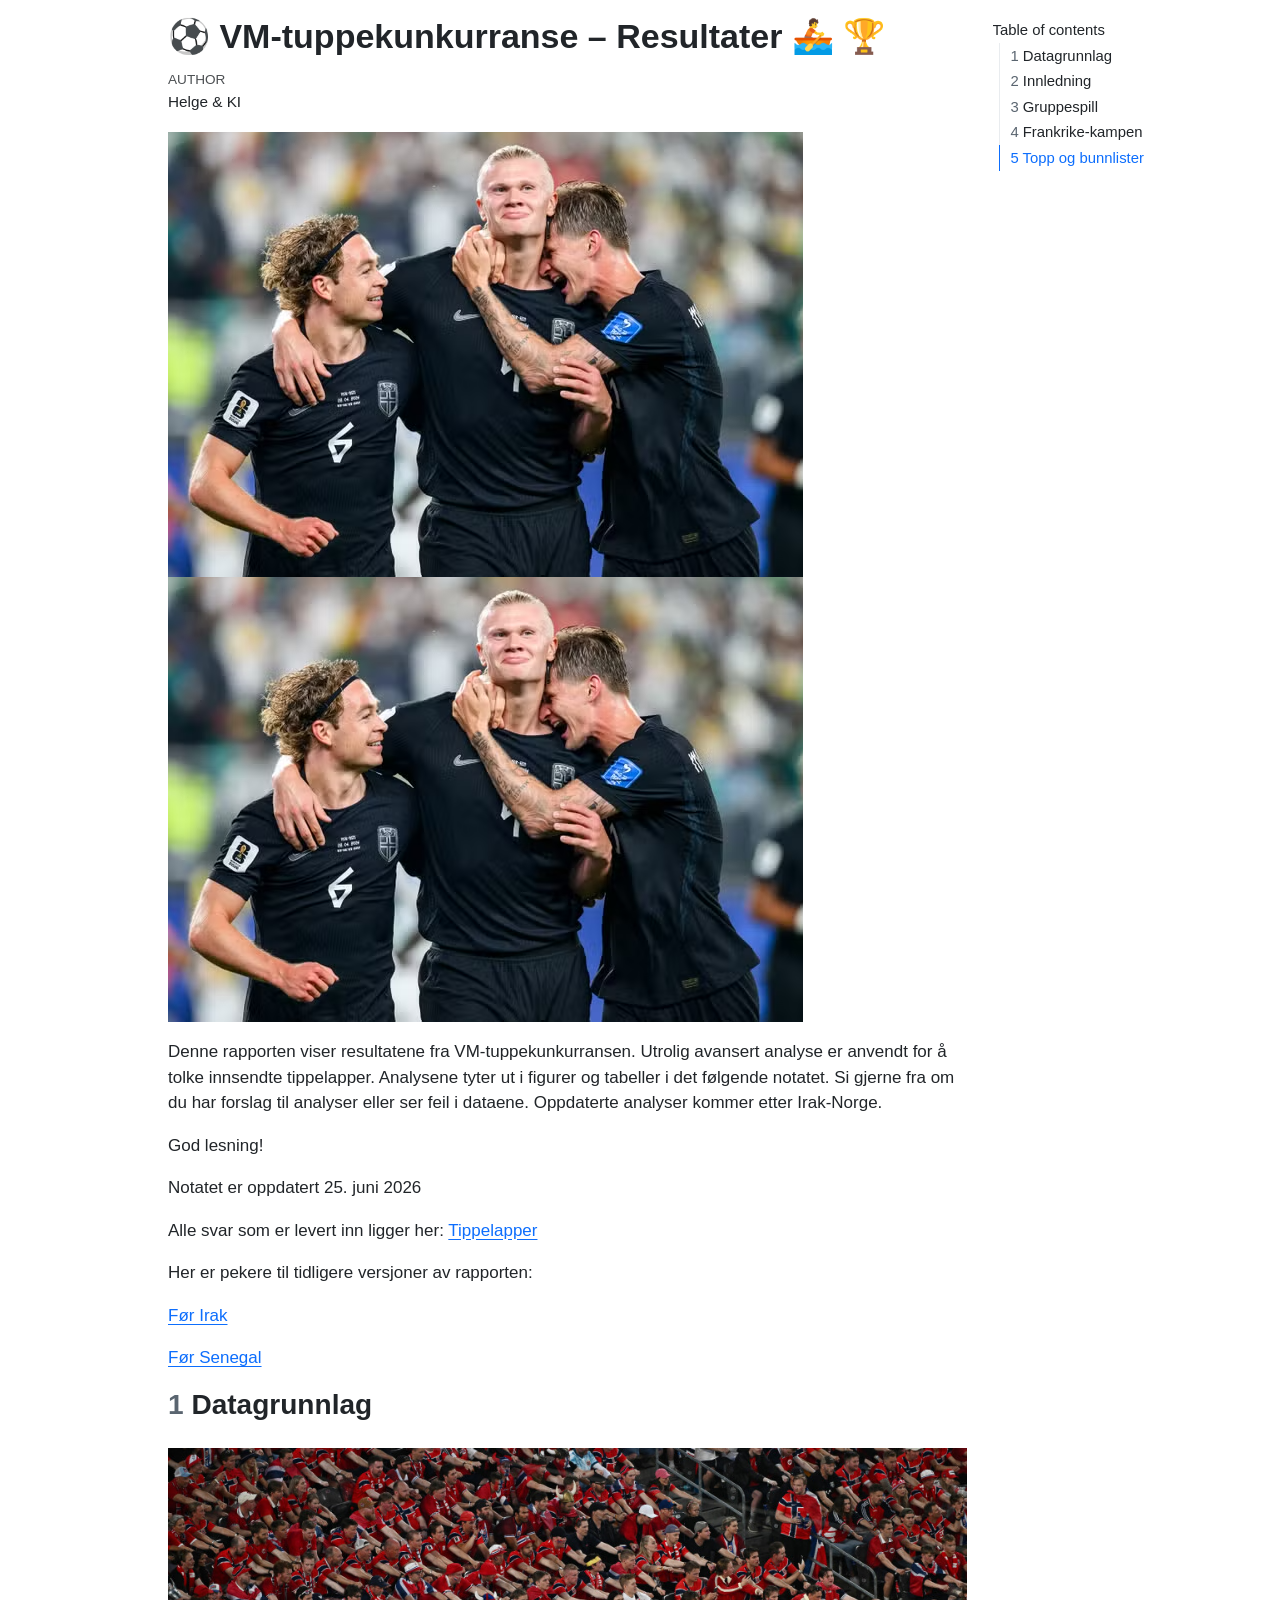
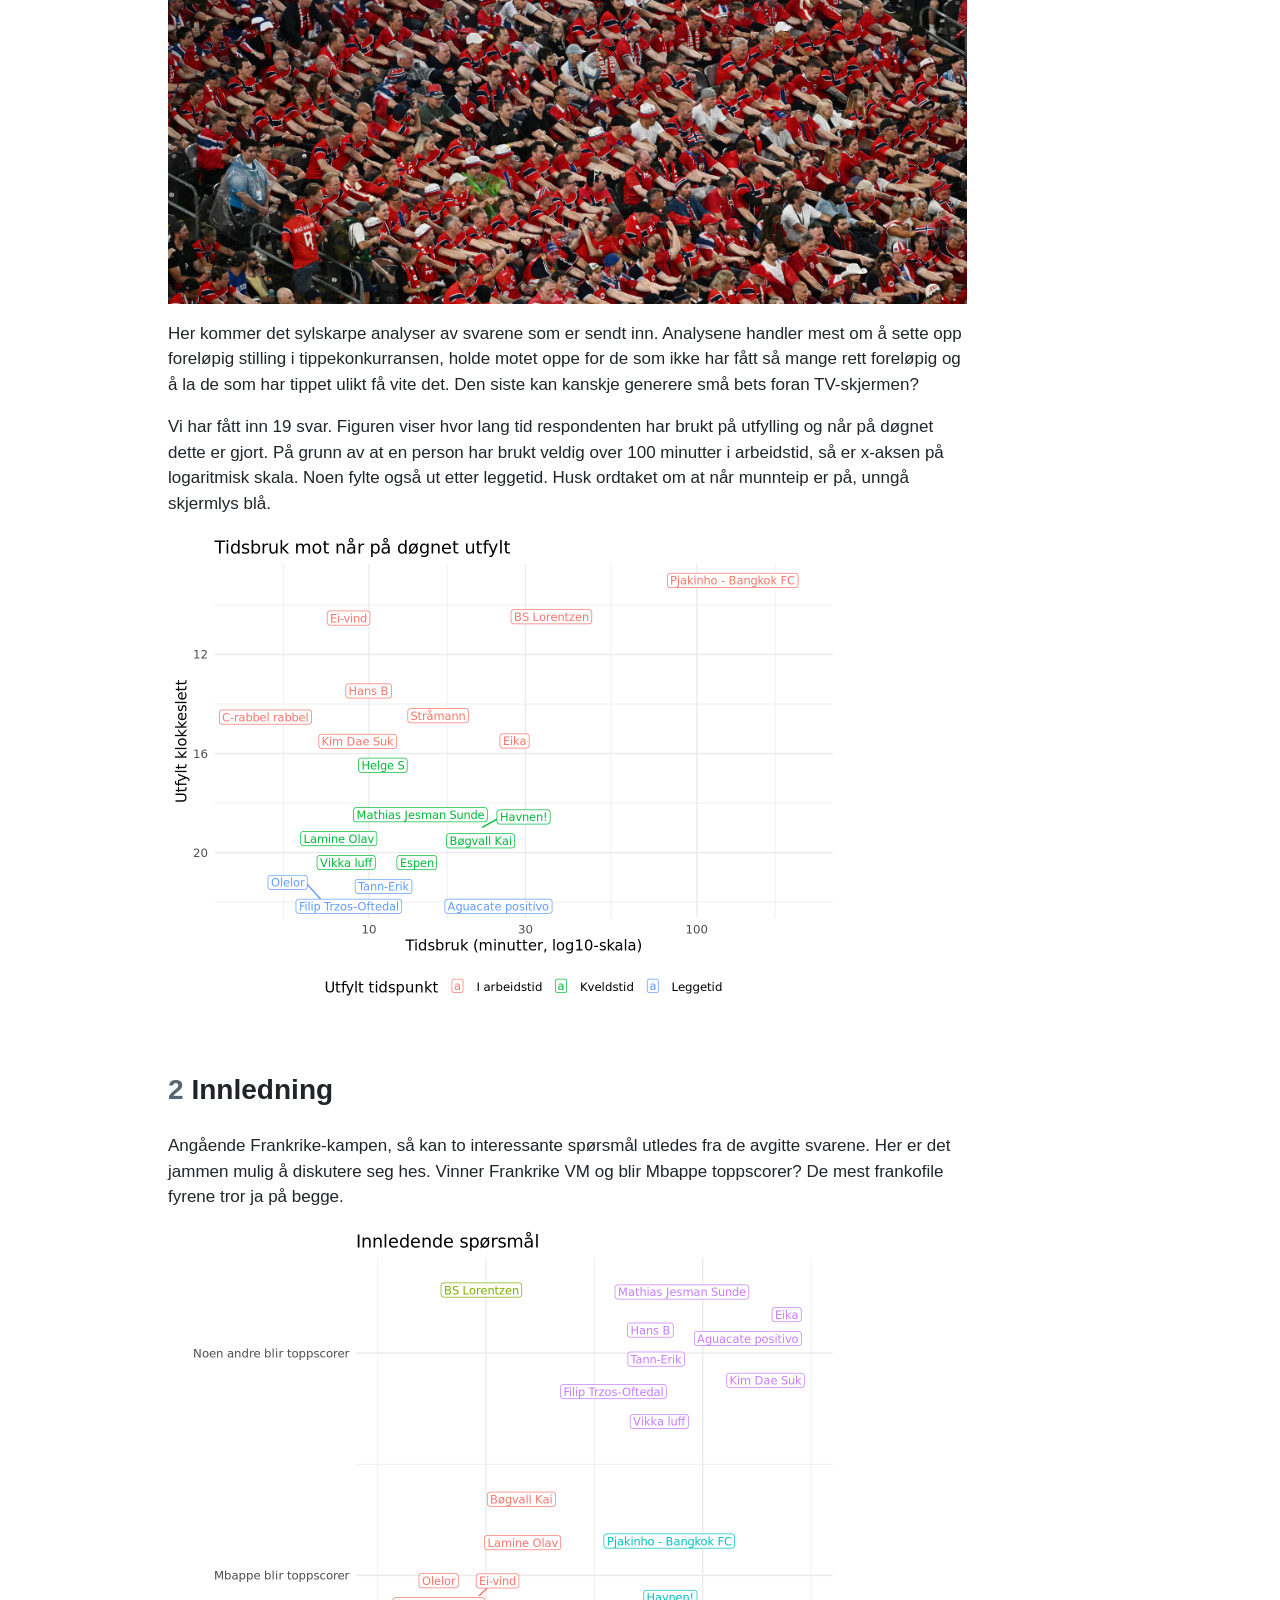
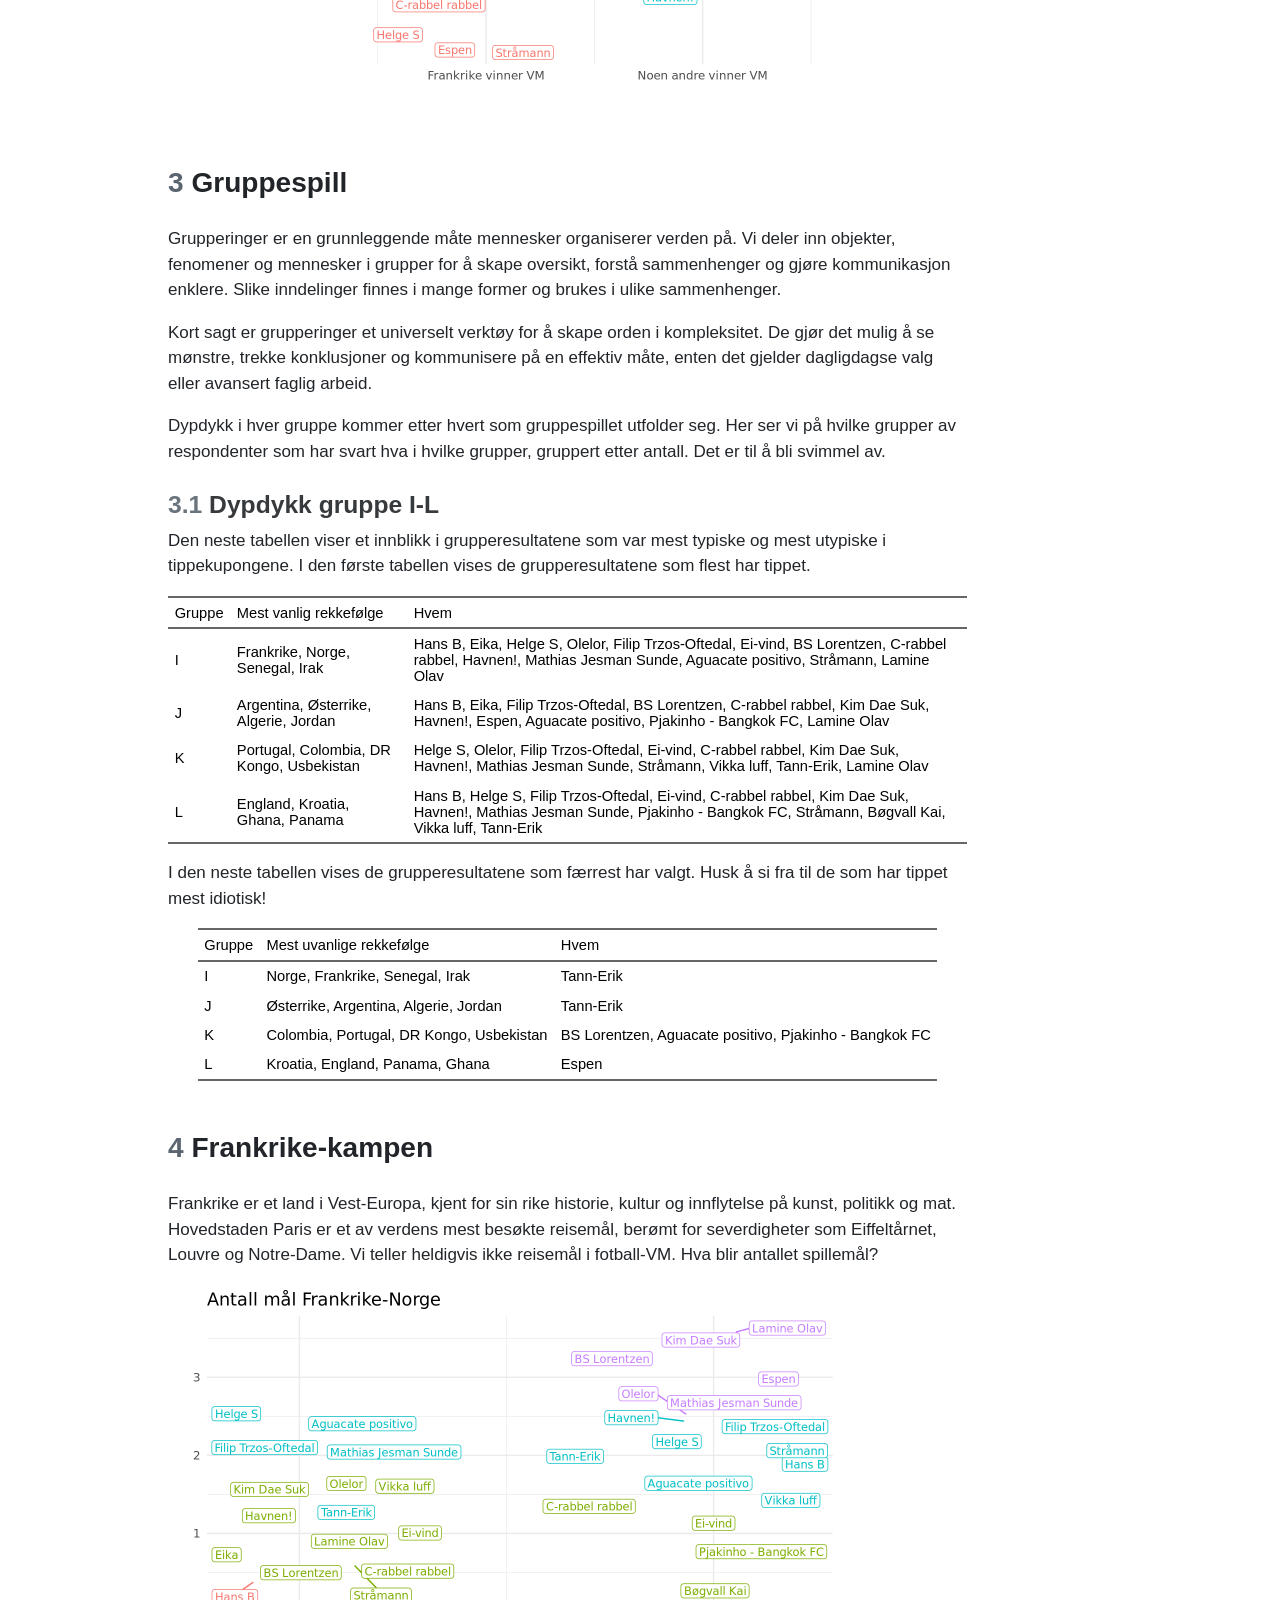
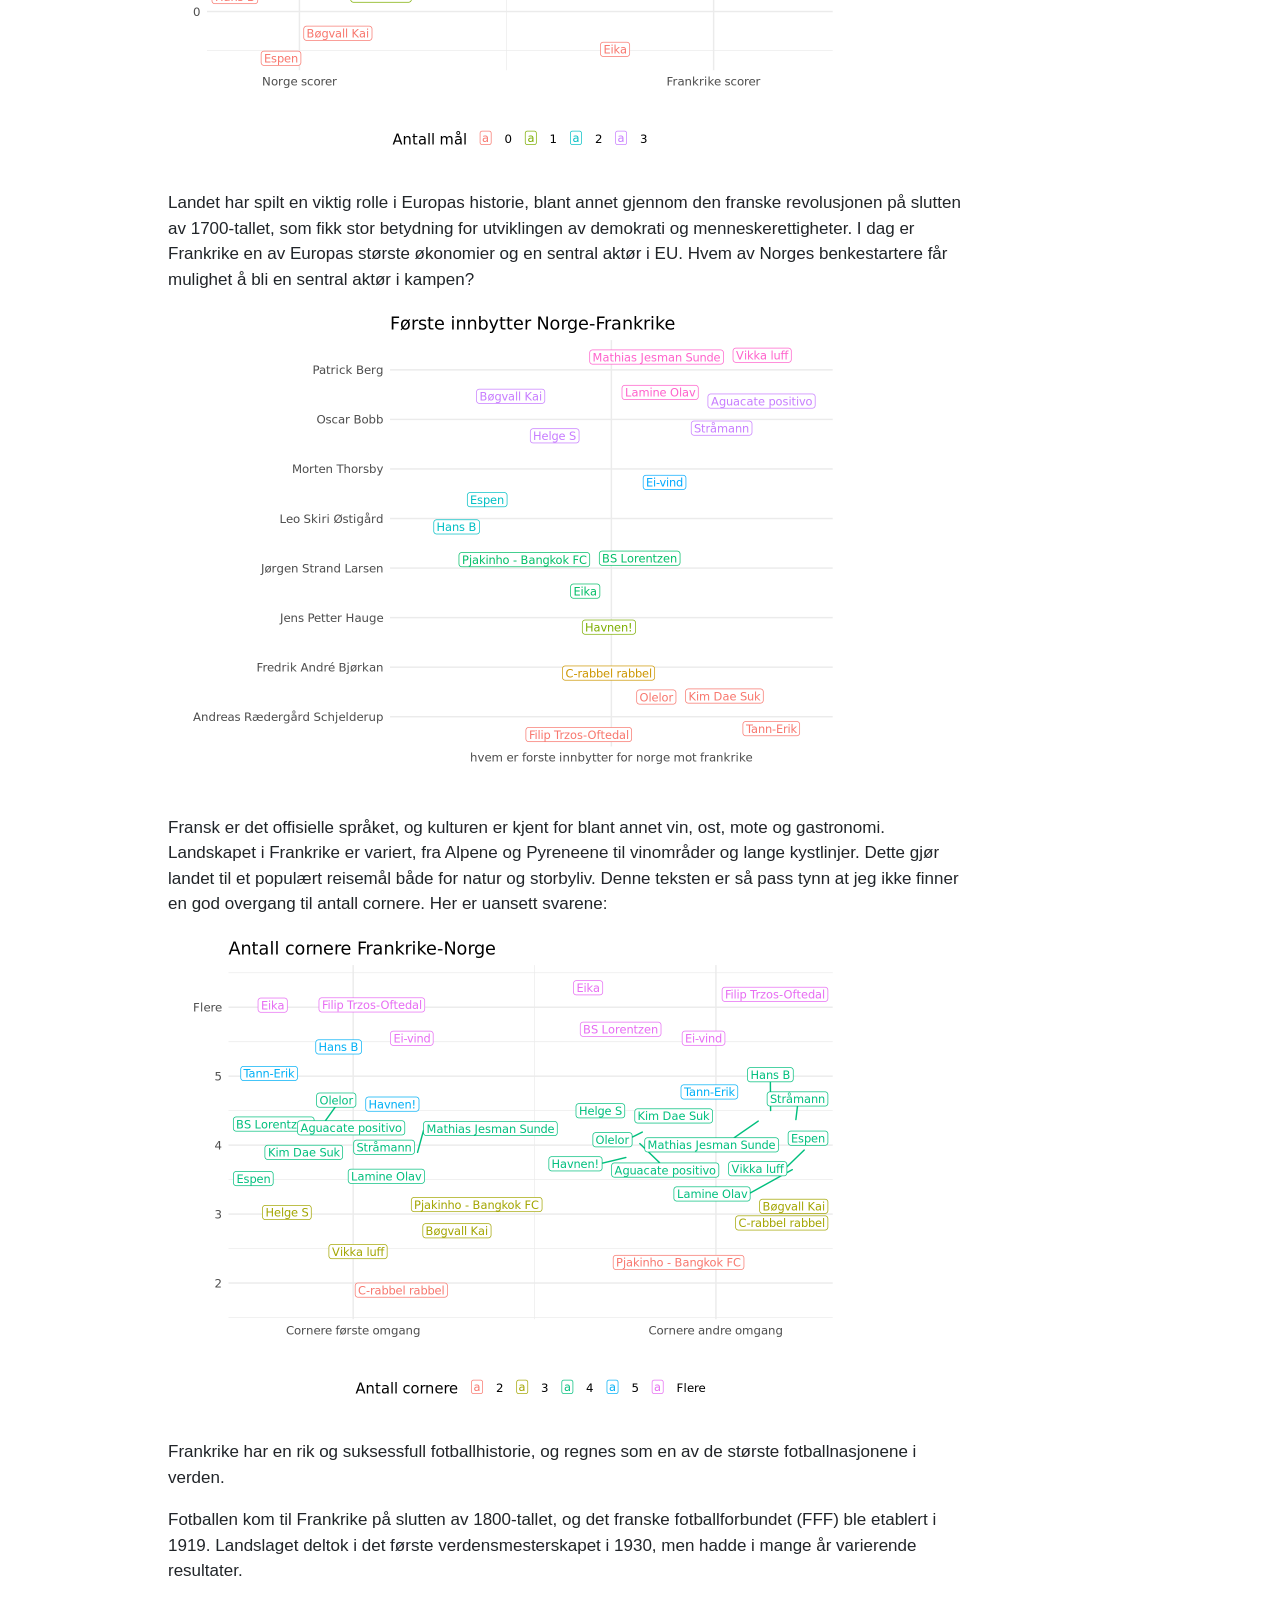
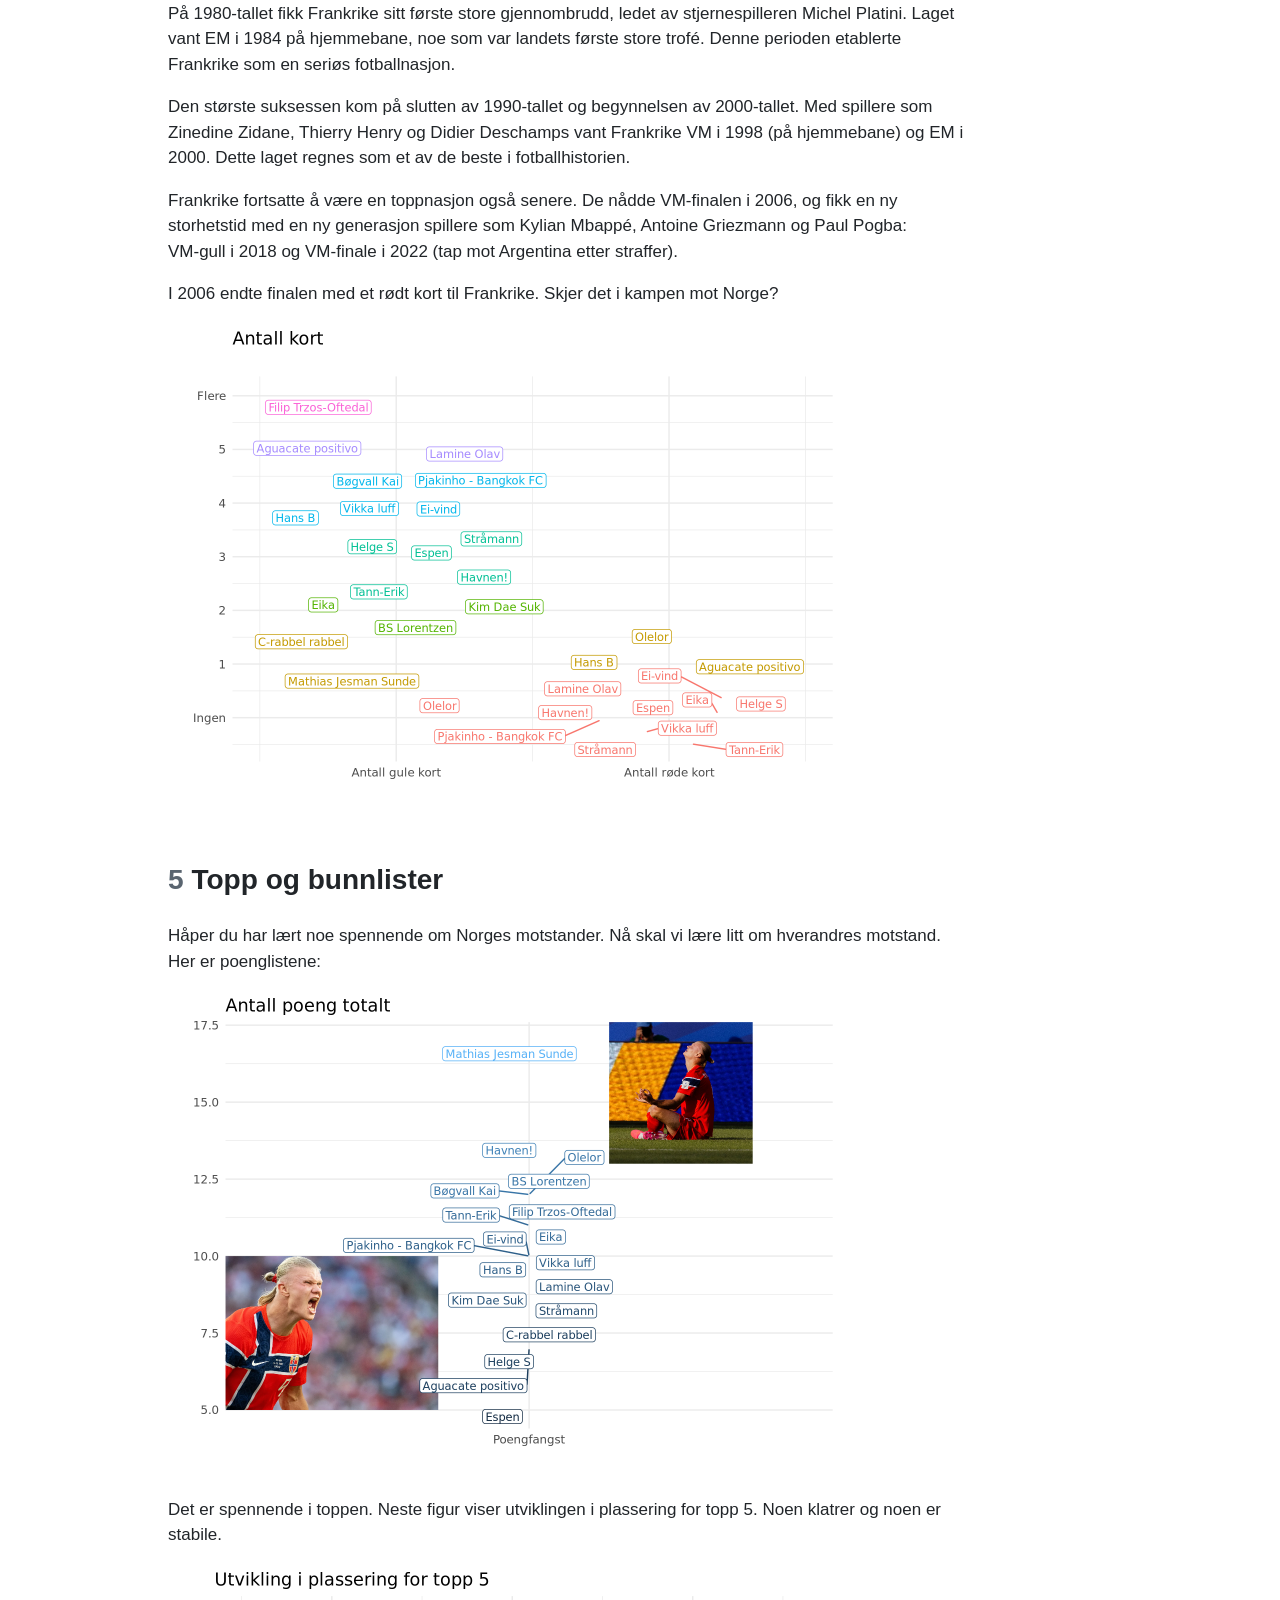
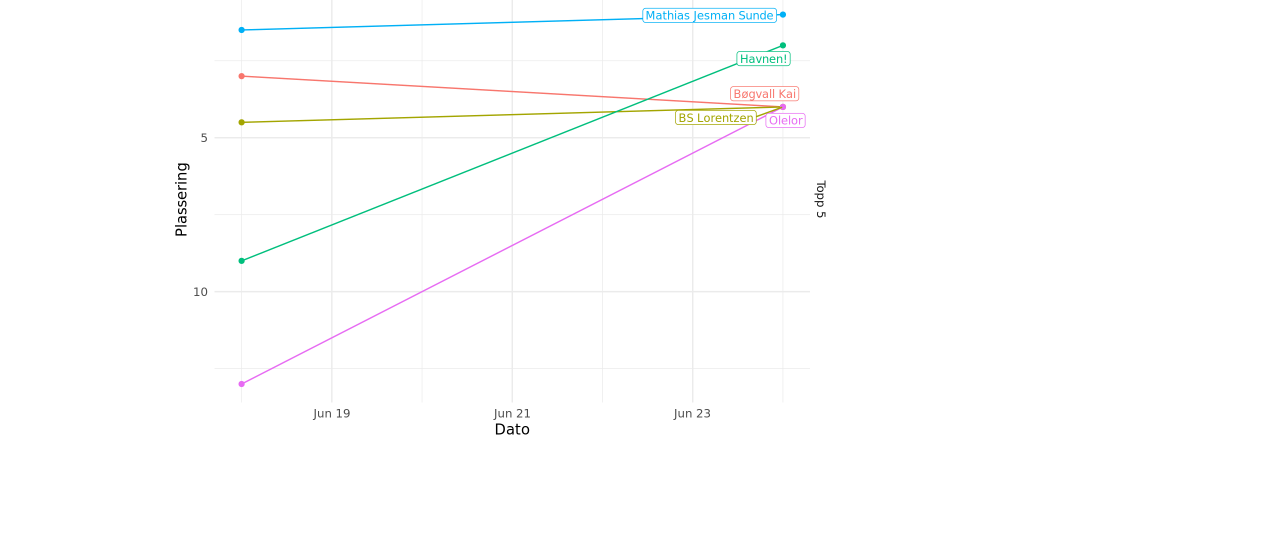
==== commit 827ebf51: "test" ====
--- a/docs/index.html
+++ b/docs/index.html
@@ -86,7 +86,7 @@
 </header>
 
 
-<p><img src="./bilder/venner.png" class="img-fluid"></p>
+<p><img src="./bilder/venner.png" class="img-fluid"> <img src="./bilder/venner.png" alt="venner"></p>
 <p>Denne rapporten viser resultatene fra VM-tuppekunkurransen. Utrolig avansert analyse er anvendt for å tolke innsendte tippelapper. Analysene tyter ut i figurer og tabeller i det følgende notatet. Si gjerne fra om du har forslag til analyser eller ser feil i dataene. Oppdaterte analyser kommer etter Irak-Norge.</p>
 <p>God lesning!</p>
 <p>Notatet er oppdatert 25. juni 2026</p>
@@ -142,13 +142,13 @@
 <p>Den neste tabellen viser et innblikk i grupperesultatene som var mest typiske og mest utypiske i tippekupongene. I den første tabellen vises de grupperesultatene som flest har tippet.</p>
 <div class="cell">
 <div class="cell-output-display">
-<div class="tabwid"><style>.cl-4858934e{table-layout:auto;}.cl-4851e9a4{font-family:'Arial';font-size:11pt;font-weight:normal;font-style:normal;text-decoration:none;color:rgba(0, 0, 0, 1.00);background-color:transparent;}.cl-4854d006{margin:0;text-align:left;border-bottom: 0 solid rgba(0, 0, 0, 1.00);border-top: 0 solid rgba(0, 0, 0, 1.00);border-left: 0 solid rgba(0, 0, 0, 1.00);border-right: 0 solid rgba(0, 0, 0, 1.00);padding-bottom:5pt;padding-top:5pt;padding-left:5pt;padding-right:5pt;line-height: 1;background-color:transparent;}.cl-4854efd2{background-color:transparent;vertical-align: middle;border-bottom: 1.5pt solid rgba(102, 102, 102, 1.00);border-top: 1.5pt solid rgba(102, 102, 102, 1.00);border-left: 0 solid rgba(0, 0, 0, 1.00);border-right: 0 solid rgba(0, 0, 0, 1.00);margin-bottom:0;margin-top:0;margin-left:0;margin-right:0;}.cl-4854efdc{background-color:transparent;vertical-align: middle;border-bottom: 0 solid rgba(0, 0, 0, 1.00);border-top: 0 solid rgba(0, 0, 0, 1.00);border-left: 0 solid rgba(0, 0, 0, 1.00);border-right: 0 solid rgba(0, 0, 0, 1.00);margin-bottom:0;margin-top:0;margin-left:0;margin-right:0;}.cl-4854efe6{background-color:transparent;vertical-align: middle;border-bottom: 1.5pt solid rgba(102, 102, 102, 1.00);border-top: 0 solid rgba(0, 0, 0, 1.00);border-left: 0 solid rgba(0, 0, 0, 1.00);border-right: 0 solid rgba(0, 0, 0, 1.00);margin-bottom:0;margin-top:0;margin-left:0;margin-right:0;}</style><table data-quarto-disable-processing="true" class="cl-4858934e"><thead><tr style="overflow-wrap:break-word;"><th class="cl-4854efd2"><p class="cl-4854d006"><span class="cl-4851e9a4">Gruppe</span></p></th><th class="cl-4854efd2"><p class="cl-4854d006"><span class="cl-4851e9a4">Mest vanlig rekkefølge</span></p></th><th class="cl-4854efd2"><p class="cl-4854d006"><span class="cl-4851e9a4">Hvem</span></p></th></tr></thead><tbody><tr style="overflow-wrap:break-word;"><td class="cl-4854efdc"><p class="cl-4854d006"><span class="cl-4851e9a4">I</span></p></td><td class="cl-4854efdc"><p class="cl-4854d006"><span class="cl-4851e9a4">Frankrike, Norge, Senegal, Irak</span></p></td><td class="cl-4854efdc"><p class="cl-4854d006"><span class="cl-4851e9a4">Hans B, Eika, Helge S, Olelor, Filip Trzos-Oftedal, Ei-vind, BS Lorentzen, C-rabbel rabbel, Havnen!, Mathias Jesman Sunde, Aguacate positivo, Stråmann, Lamine Olav</span></p></td></tr><tr style="overflow-wrap:break-word;"><td class="cl-4854efdc"><p class="cl-4854d006"><span class="cl-4851e9a4">J</span></p></td><td class="cl-4854efdc"><p class="cl-4854d006"><span class="cl-4851e9a4">Argentina, Østerrike, Algerie, Jordan</span></p></td><td class="cl-4854efdc"><p class="cl-4854d006"><span class="cl-4851e9a4">Hans B, Eika, Filip Trzos-Oftedal, BS Lorentzen, C-rabbel rabbel, Kim Dae Suk, Havnen!, Espen, Aguacate positivo, Pjakinho - Bangkok FC, Lamine Olav</span></p></td></tr><tr style="overflow-wrap:break-word;"><td class="cl-4854efdc"><p class="cl-4854d006"><span class="cl-4851e9a4">K</span></p></td><td class="cl-4854efdc"><p class="cl-4854d006"><span class="cl-4851e9a4">Portugal, Colombia, DR Kongo, Usbekistan</span></p></td><td class="cl-4854efdc"><p class="cl-4854d006"><span class="cl-4851e9a4">Helge S, Olelor, Filip Trzos-Oftedal, Ei-vind, C-rabbel rabbel, Kim Dae Suk, Havnen!, Mathias Jesman Sunde, Stråmann, Vikka luff, Tann-Erik, Lamine Olav</span></p></td></tr><tr style="overflow-wrap:break-word;"><td class="cl-4854efe6"><p class="cl-4854d006"><span class="cl-4851e9a4">L</span></p></td><td class="cl-4854efe6"><p class="cl-4854d006"><span class="cl-4851e9a4">England, Kroatia, Ghana, Panama</span></p></td><td class="cl-4854efe6"><p class="cl-4854d006"><span class="cl-4851e9a4">Hans B, Helge S, Filip Trzos-Oftedal, Ei-vind, C-rabbel rabbel, Kim Dae Suk, Havnen!, Mathias Jesman Sunde, Pjakinho - Bangkok FC, Stråmann, Bøgvall Kai, Vikka luff, Tann-Erik</span></p></td></tr></tbody></table></div>
+<div class="tabwid"><style>.cl-a0c9804c{table-layout:auto;}.cl-a0c2af06{font-family:'Arial';font-size:11pt;font-weight:normal;font-style:normal;text-decoration:none;color:rgba(0, 0, 0, 1.00);background-color:transparent;}.cl-a0c5a558{margin:0;text-align:left;border-bottom: 0 solid rgba(0, 0, 0, 1.00);border-top: 0 solid rgba(0, 0, 0, 1.00);border-left: 0 solid rgba(0, 0, 0, 1.00);border-right: 0 solid rgba(0, 0, 0, 1.00);padding-bottom:5pt;padding-top:5pt;padding-left:5pt;padding-right:5pt;line-height: 1;background-color:transparent;}.cl-a0c5c5d8{background-color:transparent;vertical-align: middle;border-bottom: 1.5pt solid rgba(102, 102, 102, 1.00);border-top: 1.5pt solid rgba(102, 102, 102, 1.00);border-left: 0 solid rgba(0, 0, 0, 1.00);border-right: 0 solid rgba(0, 0, 0, 1.00);margin-bottom:0;margin-top:0;margin-left:0;margin-right:0;}.cl-a0c5c5e2{background-color:transparent;vertical-align: middle;border-bottom: 0 solid rgba(0, 0, 0, 1.00);border-top: 0 solid rgba(0, 0, 0, 1.00);border-left: 0 solid rgba(0, 0, 0, 1.00);border-right: 0 solid rgba(0, 0, 0, 1.00);margin-bottom:0;margin-top:0;margin-left:0;margin-right:0;}.cl-a0c5c5e3{background-color:transparent;vertical-align: middle;border-bottom: 1.5pt solid rgba(102, 102, 102, 1.00);border-top: 0 solid rgba(0, 0, 0, 1.00);border-left: 0 solid rgba(0, 0, 0, 1.00);border-right: 0 solid rgba(0, 0, 0, 1.00);margin-bottom:0;margin-top:0;margin-left:0;margin-right:0;}</style><table data-quarto-disable-processing="true" class="cl-a0c9804c"><thead><tr style="overflow-wrap:break-word;"><th class="cl-a0c5c5d8"><p class="cl-a0c5a558"><span class="cl-a0c2af06">Gruppe</span></p></th><th class="cl-a0c5c5d8"><p class="cl-a0c5a558"><span class="cl-a0c2af06">Mest vanlig rekkefølge</span></p></th><th class="cl-a0c5c5d8"><p class="cl-a0c5a558"><span class="cl-a0c2af06">Hvem</span></p></th></tr></thead><tbody><tr style="overflow-wrap:break-word;"><td class="cl-a0c5c5e2"><p class="cl-a0c5a558"><span class="cl-a0c2af06">I</span></p></td><td class="cl-a0c5c5e2"><p class="cl-a0c5a558"><span class="cl-a0c2af06">Frankrike, Norge, Senegal, Irak</span></p></td><td class="cl-a0c5c5e2"><p class="cl-a0c5a558"><span class="cl-a0c2af06">Hans B, Eika, Helge S, Olelor, Filip Trzos-Oftedal, Ei-vind, BS Lorentzen, C-rabbel rabbel, Havnen!, Mathias Jesman Sunde, Aguacate positivo, Stråmann, Lamine Olav</span></p></td></tr><tr style="overflow-wrap:break-word;"><td class="cl-a0c5c5e2"><p class="cl-a0c5a558"><span class="cl-a0c2af06">J</span></p></td><td class="cl-a0c5c5e2"><p class="cl-a0c5a558"><span class="cl-a0c2af06">Argentina, Østerrike, Algerie, Jordan</span></p></td><td class="cl-a0c5c5e2"><p class="cl-a0c5a558"><span class="cl-a0c2af06">Hans B, Eika, Filip Trzos-Oftedal, BS Lorentzen, C-rabbel rabbel, Kim Dae Suk, Havnen!, Espen, Aguacate positivo, Pjakinho - Bangkok FC, Lamine Olav</span></p></td></tr><tr style="overflow-wrap:break-word;"><td class="cl-a0c5c5e2"><p class="cl-a0c5a558"><span class="cl-a0c2af06">K</span></p></td><td class="cl-a0c5c5e2"><p class="cl-a0c5a558"><span class="cl-a0c2af06">Portugal, Colombia, DR Kongo, Usbekistan</span></p></td><td class="cl-a0c5c5e2"><p class="cl-a0c5a558"><span class="cl-a0c2af06">Helge S, Olelor, Filip Trzos-Oftedal, Ei-vind, C-rabbel rabbel, Kim Dae Suk, Havnen!, Mathias Jesman Sunde, Stråmann, Vikka luff, Tann-Erik, Lamine Olav</span></p></td></tr><tr style="overflow-wrap:break-word;"><td class="cl-a0c5c5e3"><p class="cl-a0c5a558"><span class="cl-a0c2af06">L</span></p></td><td class="cl-a0c5c5e3"><p class="cl-a0c5a558"><span class="cl-a0c2af06">England, Kroatia, Ghana, Panama</span></p></td><td class="cl-a0c5c5e3"><p class="cl-a0c5a558"><span class="cl-a0c2af06">Hans B, Helge S, Filip Trzos-Oftedal, Ei-vind, C-rabbel rabbel, Kim Dae Suk, Havnen!, Mathias Jesman Sunde, Pjakinho - Bangkok FC, Stråmann, Bøgvall Kai, Vikka luff, Tann-Erik</span></p></td></tr></tbody></table></div>
 </div>
 </div>
 <p>I den neste tabellen vises de grupperesultatene som færrest har valgt. Husk å si fra til de som har tippet mest idiotisk!</p>
 <div class="cell">
 <div class="cell-output-display">
-<div class="tabwid"><style>.cl-488fe0ba{table-layout:auto;}.cl-48880f52{font-family:'Arial';font-size:11pt;font-weight:normal;font-style:normal;text-decoration:none;color:rgba(0, 0, 0, 1.00);background-color:transparent;}.cl-488af866{margin:0;text-align:left;border-bottom: 0 solid rgba(0, 0, 0, 1.00);border-top: 0 solid rgba(0, 0, 0, 1.00);border-left: 0 solid rgba(0, 0, 0, 1.00);border-right: 0 solid rgba(0, 0, 0, 1.00);padding-bottom:5pt;padding-top:5pt;padding-left:5pt;padding-right:5pt;line-height: 1;background-color:transparent;}.cl-488b19ae{background-color:transparent;vertical-align: middle;border-bottom: 1.5pt solid rgba(102, 102, 102, 1.00);border-top: 1.5pt solid rgba(102, 102, 102, 1.00);border-left: 0 solid rgba(0, 0, 0, 1.00);border-right: 0 solid rgba(0, 0, 0, 1.00);margin-bottom:0;margin-top:0;margin-left:0;margin-right:0;}.cl-488b19b8{background-color:transparent;vertical-align: middle;border-bottom: 0 solid rgba(0, 0, 0, 1.00);border-top: 0 solid rgba(0, 0, 0, 1.00);border-left: 0 solid rgba(0, 0, 0, 1.00);border-right: 0 solid rgba(0, 0, 0, 1.00);margin-bottom:0;margin-top:0;margin-left:0;margin-right:0;}.cl-488b19b9{background-color:transparent;vertical-align: middle;border-bottom: 1.5pt solid rgba(102, 102, 102, 1.00);border-top: 0 solid rgba(0, 0, 0, 1.00);border-left: 0 solid rgba(0, 0, 0, 1.00);border-right: 0 solid rgba(0, 0, 0, 1.00);margin-bottom:0;margin-top:0;margin-left:0;margin-right:0;}</style><table data-quarto-disable-processing="true" class="cl-488fe0ba"><thead><tr style="overflow-wrap:break-word;"><th class="cl-488b19ae"><p class="cl-488af866"><span class="cl-48880f52">Gruppe</span></p></th><th class="cl-488b19ae"><p class="cl-488af866"><span class="cl-48880f52">Mest uvanlige rekkefølge</span></p></th><th class="cl-488b19ae"><p class="cl-488af866"><span class="cl-48880f52">Hvem</span></p></th></tr></thead><tbody><tr style="overflow-wrap:break-word;"><td class="cl-488b19b8"><p class="cl-488af866"><span class="cl-48880f52">I</span></p></td><td class="cl-488b19b8"><p class="cl-488af866"><span class="cl-48880f52">Norge, Frankrike, Senegal, Irak</span></p></td><td class="cl-488b19b8"><p class="cl-488af866"><span class="cl-48880f52">Tann-Erik</span></p></td></tr><tr style="overflow-wrap:break-word;"><td class="cl-488b19b8"><p class="cl-488af866"><span class="cl-48880f52">J</span></p></td><td class="cl-488b19b8"><p class="cl-488af866"><span class="cl-48880f52">Østerrike, Argentina, Algerie, Jordan</span></p></td><td class="cl-488b19b8"><p class="cl-488af866"><span class="cl-48880f52">Tann-Erik</span></p></td></tr><tr style="overflow-wrap:break-word;"><td class="cl-488b19b8"><p class="cl-488af866"><span class="cl-48880f52">K</span></p></td><td class="cl-488b19b8"><p class="cl-488af866"><span class="cl-48880f52">Colombia, Portugal, DR Kongo, Usbekistan</span></p></td><td class="cl-488b19b8"><p class="cl-488af866"><span class="cl-48880f52">BS Lorentzen, Aguacate positivo, Pjakinho - Bangkok FC</span></p></td></tr><tr style="overflow-wrap:break-word;"><td class="cl-488b19b9"><p class="cl-488af866"><span class="cl-48880f52">L</span></p></td><td class="cl-488b19b9"><p class="cl-488af866"><span class="cl-48880f52">Kroatia, England, Panama, Ghana</span></p></td><td class="cl-488b19b9"><p class="cl-488af866"><span class="cl-48880f52">Espen</span></p></td></tr></tbody></table></div>
+<div class="tabwid"><style>.cl-a101e310{table-layout:auto;}.cl-a0f9ea5c{font-family:'Arial';font-size:11pt;font-weight:normal;font-style:normal;text-decoration:none;color:rgba(0, 0, 0, 1.00);background-color:transparent;}.cl-a0fcdbf4{margin:0;text-align:left;border-bottom: 0 solid rgba(0, 0, 0, 1.00);border-top: 0 solid rgba(0, 0, 0, 1.00);border-left: 0 solid rgba(0, 0, 0, 1.00);border-right: 0 solid rgba(0, 0, 0, 1.00);padding-bottom:5pt;padding-top:5pt;padding-left:5pt;padding-right:5pt;line-height: 1;background-color:transparent;}.cl-a0fcfca6{background-color:transparent;vertical-align: middle;border-bottom: 1.5pt solid rgba(102, 102, 102, 1.00);border-top: 1.5pt solid rgba(102, 102, 102, 1.00);border-left: 0 solid rgba(0, 0, 0, 1.00);border-right: 0 solid rgba(0, 0, 0, 1.00);margin-bottom:0;margin-top:0;margin-left:0;margin-right:0;}.cl-a0fcfcb0{background-color:transparent;vertical-align: middle;border-bottom: 0 solid rgba(0, 0, 0, 1.00);border-top: 0 solid rgba(0, 0, 0, 1.00);border-left: 0 solid rgba(0, 0, 0, 1.00);border-right: 0 solid rgba(0, 0, 0, 1.00);margin-bottom:0;margin-top:0;margin-left:0;margin-right:0;}.cl-a0fcfcba{background-color:transparent;vertical-align: middle;border-bottom: 1.5pt solid rgba(102, 102, 102, 1.00);border-top: 0 solid rgba(0, 0, 0, 1.00);border-left: 0 solid rgba(0, 0, 0, 1.00);border-right: 0 solid rgba(0, 0, 0, 1.00);margin-bottom:0;margin-top:0;margin-left:0;margin-right:0;}</style><table data-quarto-disable-processing="true" class="cl-a101e310"><thead><tr style="overflow-wrap:break-word;"><th class="cl-a0fcfca6"><p class="cl-a0fcdbf4"><span class="cl-a0f9ea5c">Gruppe</span></p></th><th class="cl-a0fcfca6"><p class="cl-a0fcdbf4"><span class="cl-a0f9ea5c">Mest uvanlige rekkefølge</span></p></th><th class="cl-a0fcfca6"><p class="cl-a0fcdbf4"><span class="cl-a0f9ea5c">Hvem</span></p></th></tr></thead><tbody><tr style="overflow-wrap:break-word;"><td class="cl-a0fcfcb0"><p class="cl-a0fcdbf4"><span class="cl-a0f9ea5c">I</span></p></td><td class="cl-a0fcfcb0"><p class="cl-a0fcdbf4"><span class="cl-a0f9ea5c">Norge, Frankrike, Senegal, Irak</span></p></td><td class="cl-a0fcfcb0"><p class="cl-a0fcdbf4"><span class="cl-a0f9ea5c">Tann-Erik</span></p></td></tr><tr style="overflow-wrap:break-word;"><td class="cl-a0fcfcb0"><p class="cl-a0fcdbf4"><span class="cl-a0f9ea5c">J</span></p></td><td class="cl-a0fcfcb0"><p class="cl-a0fcdbf4"><span class="cl-a0f9ea5c">Østerrike, Argentina, Algerie, Jordan</span></p></td><td class="cl-a0fcfcb0"><p class="cl-a0fcdbf4"><span class="cl-a0f9ea5c">Tann-Erik</span></p></td></tr><tr style="overflow-wrap:break-word;"><td class="cl-a0fcfcb0"><p class="cl-a0fcdbf4"><span class="cl-a0f9ea5c">K</span></p></td><td class="cl-a0fcfcb0"><p class="cl-a0fcdbf4"><span class="cl-a0f9ea5c">Colombia, Portugal, DR Kongo, Usbekistan</span></p></td><td class="cl-a0fcfcb0"><p class="cl-a0fcdbf4"><span class="cl-a0f9ea5c">BS Lorentzen, Aguacate positivo, Pjakinho - Bangkok FC</span></p></td></tr><tr style="overflow-wrap:break-word;"><td class="cl-a0fcfcba"><p class="cl-a0fcdbf4"><span class="cl-a0f9ea5c">L</span></p></td><td class="cl-a0fcfcba"><p class="cl-a0fcdbf4"><span class="cl-a0f9ea5c">Kroatia, England, Panama, Ghana</span></p></td><td class="cl-a0fcfcba"><p class="cl-a0fcdbf4"><span class="cl-a0f9ea5c">Espen</span></p></td></tr></tbody></table></div>
 </div>
 </div>
 </section>
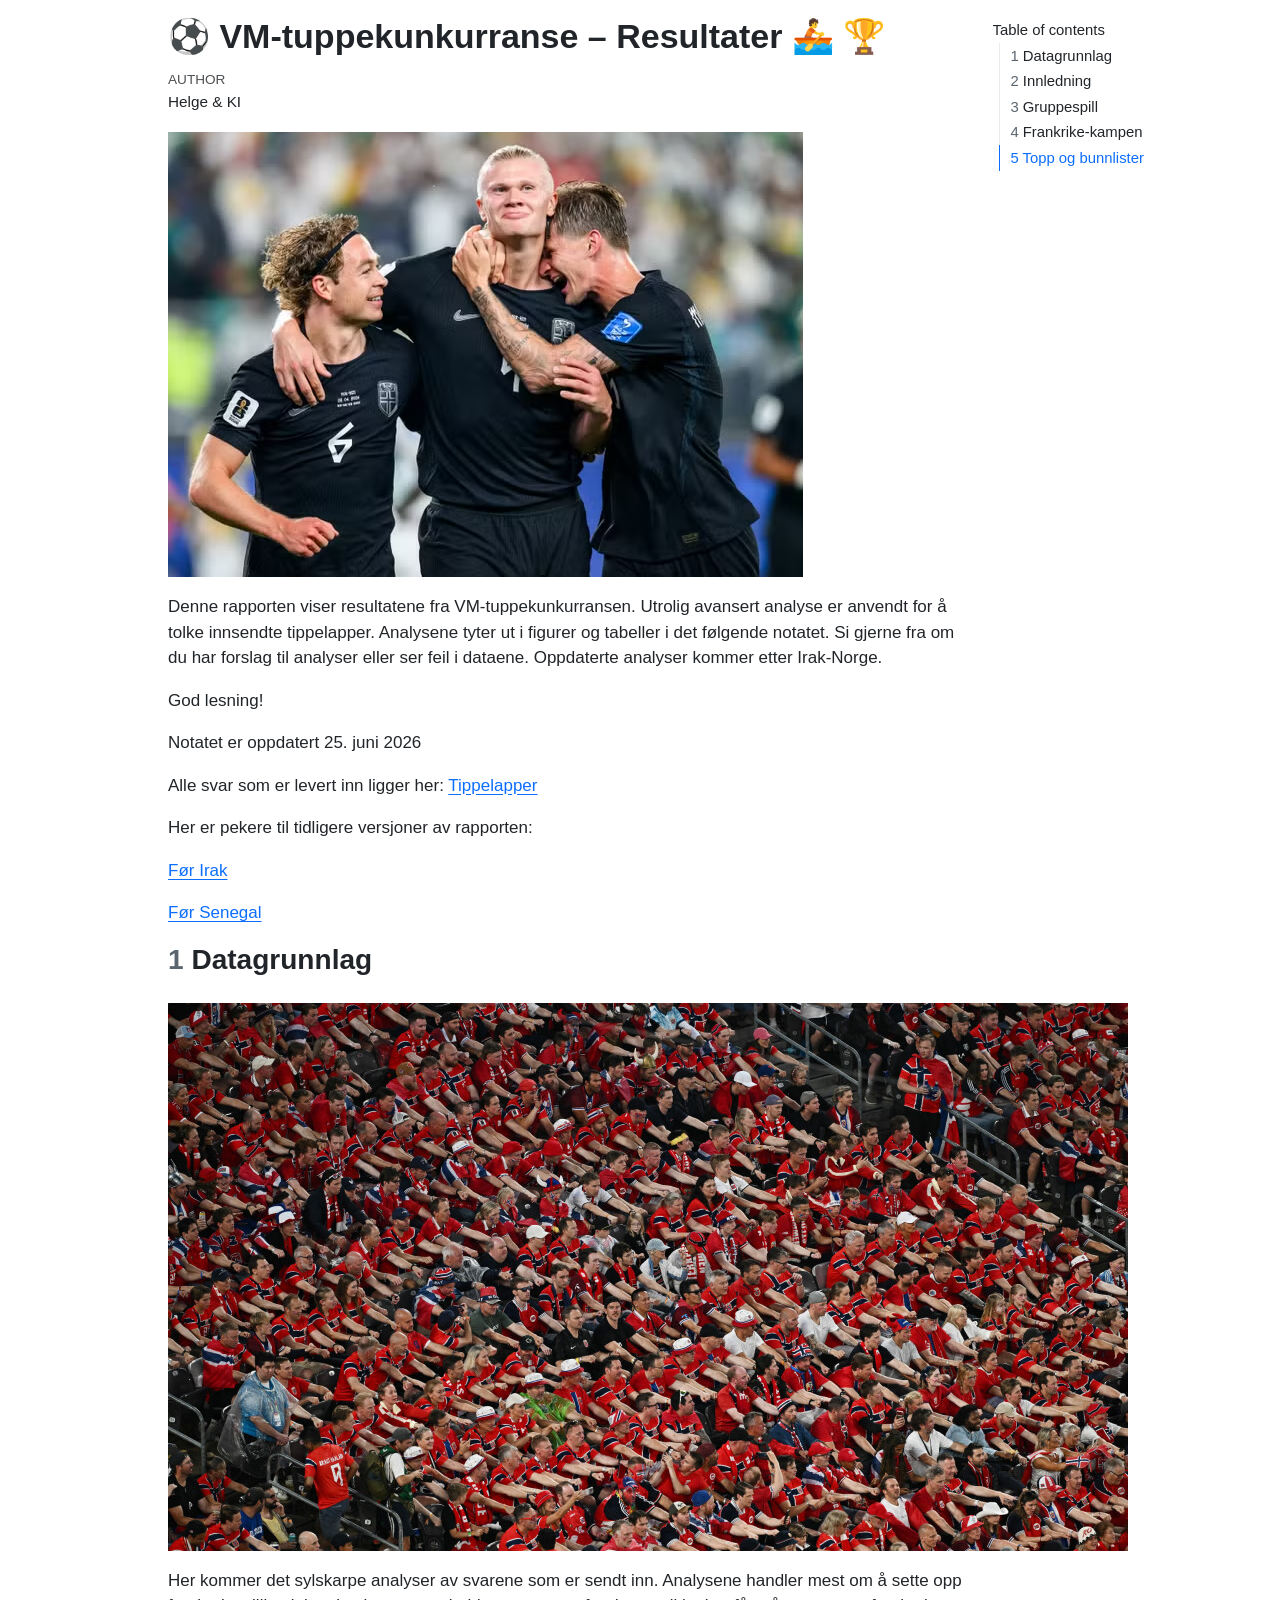
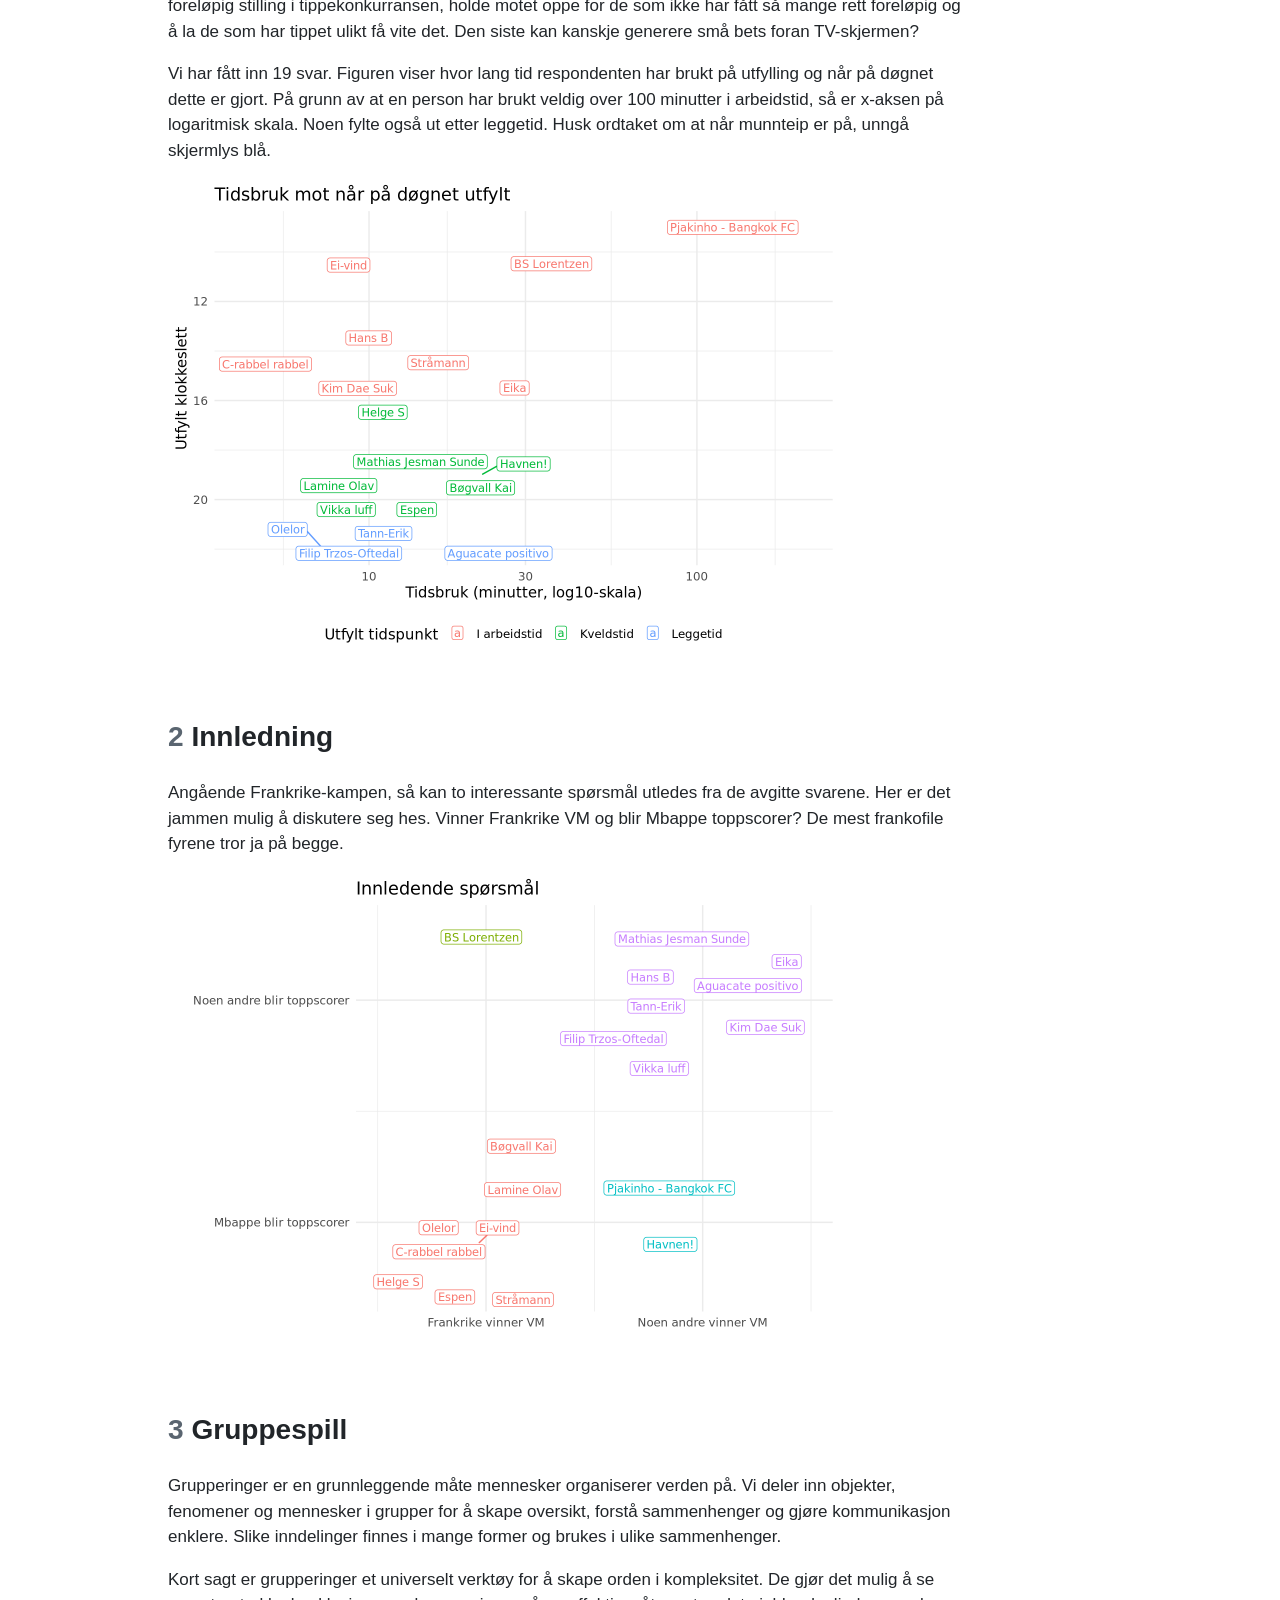
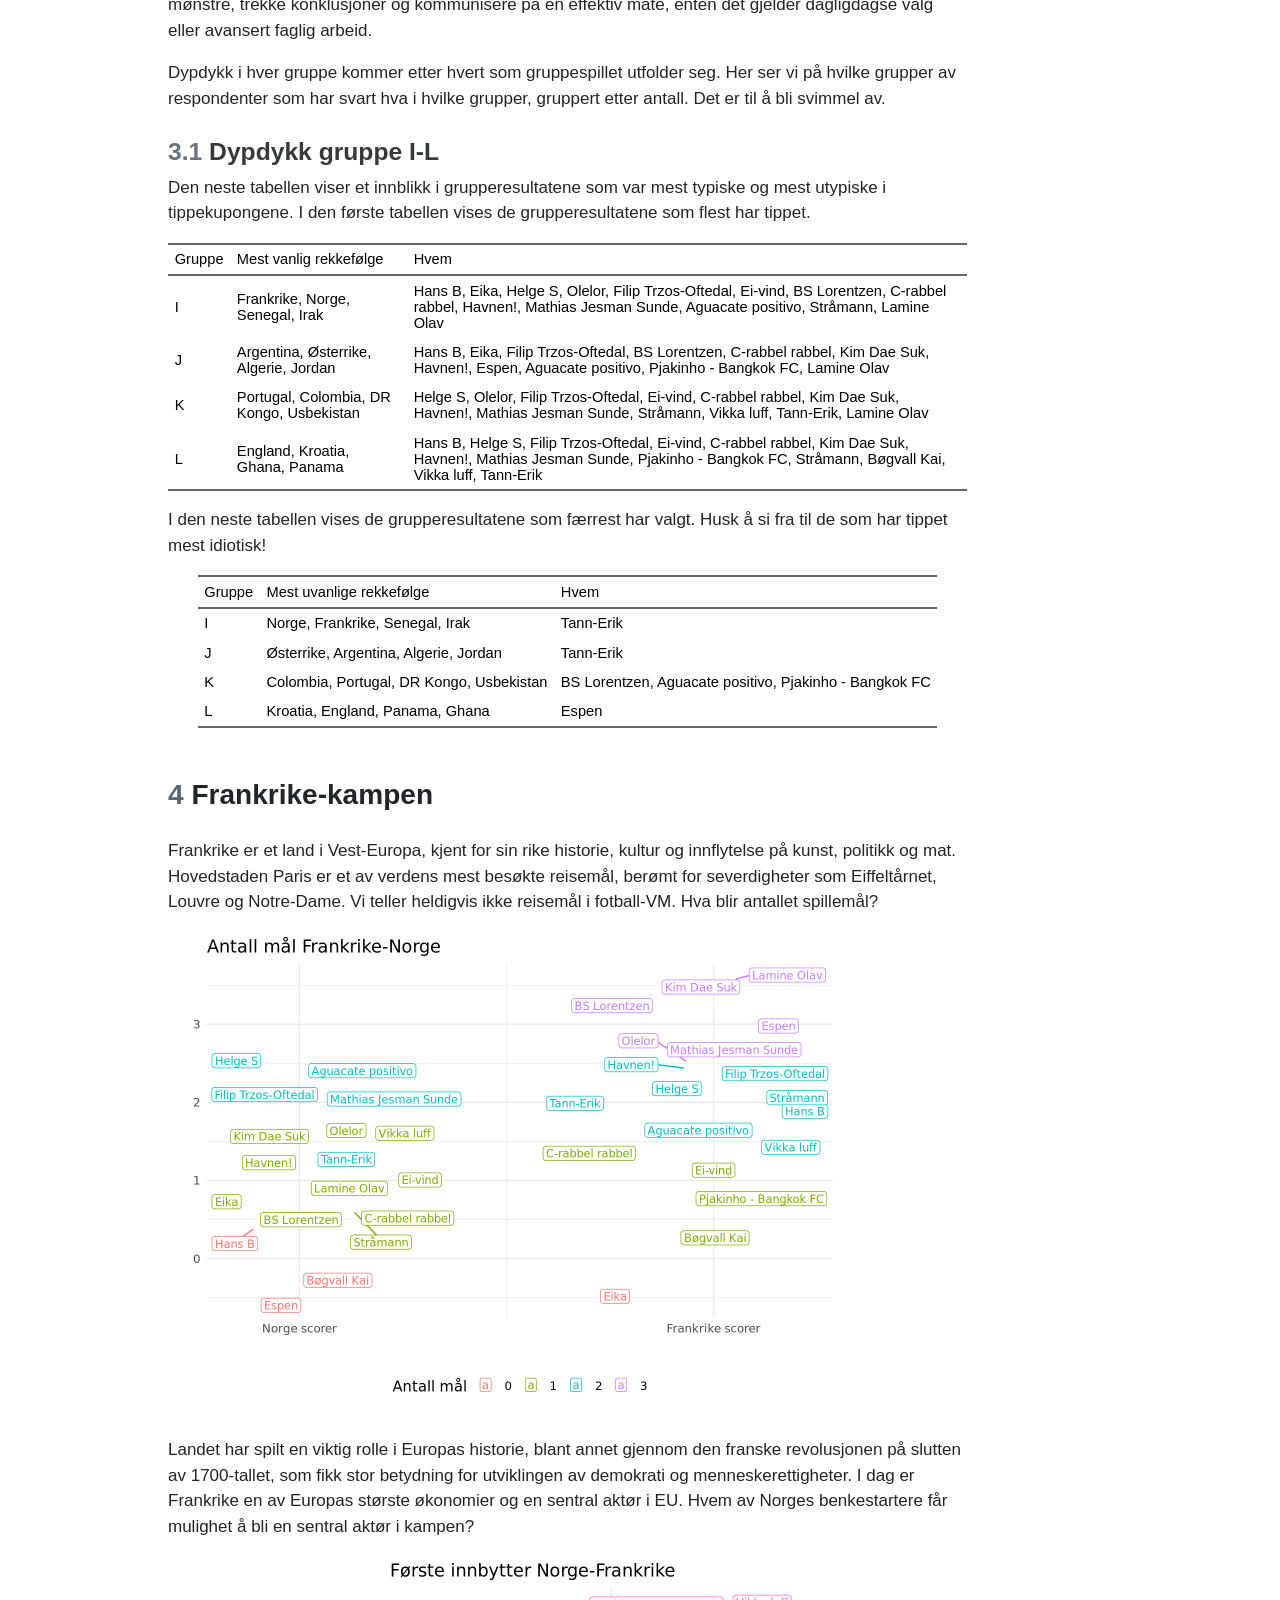
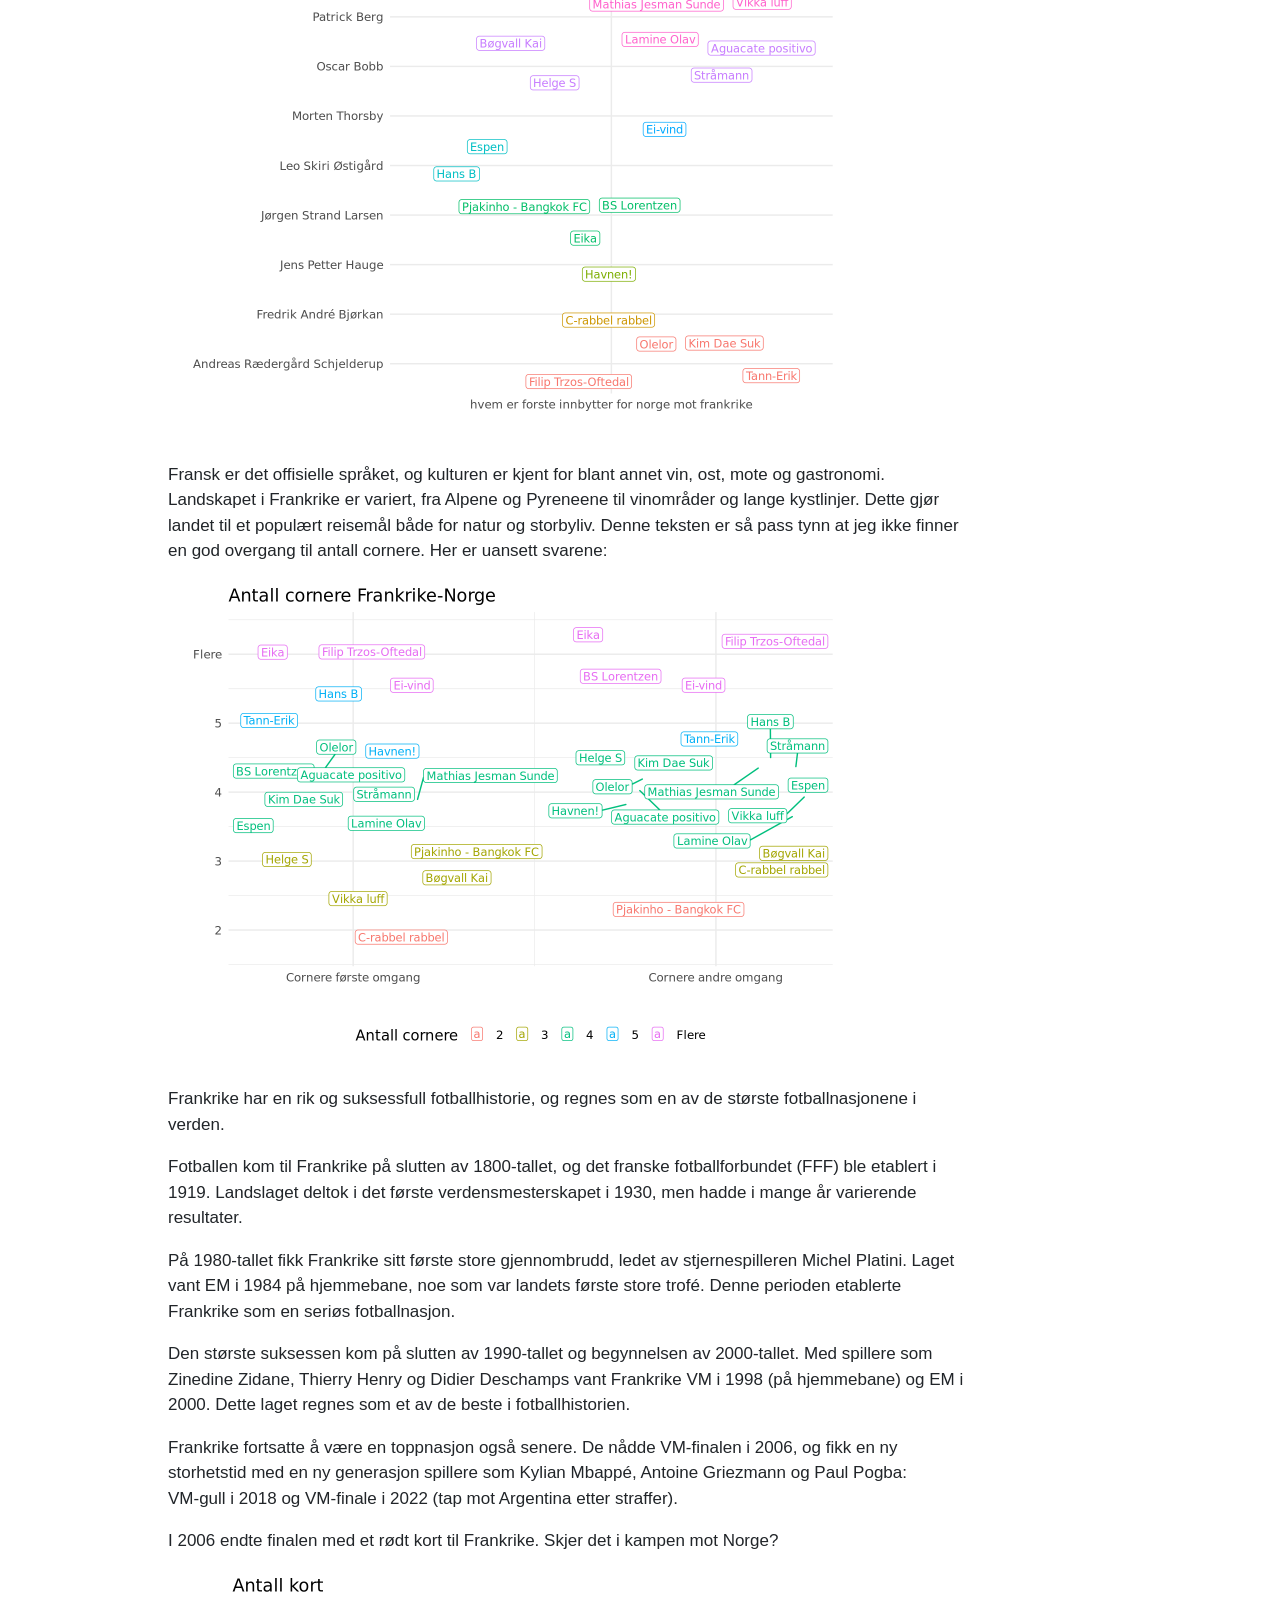
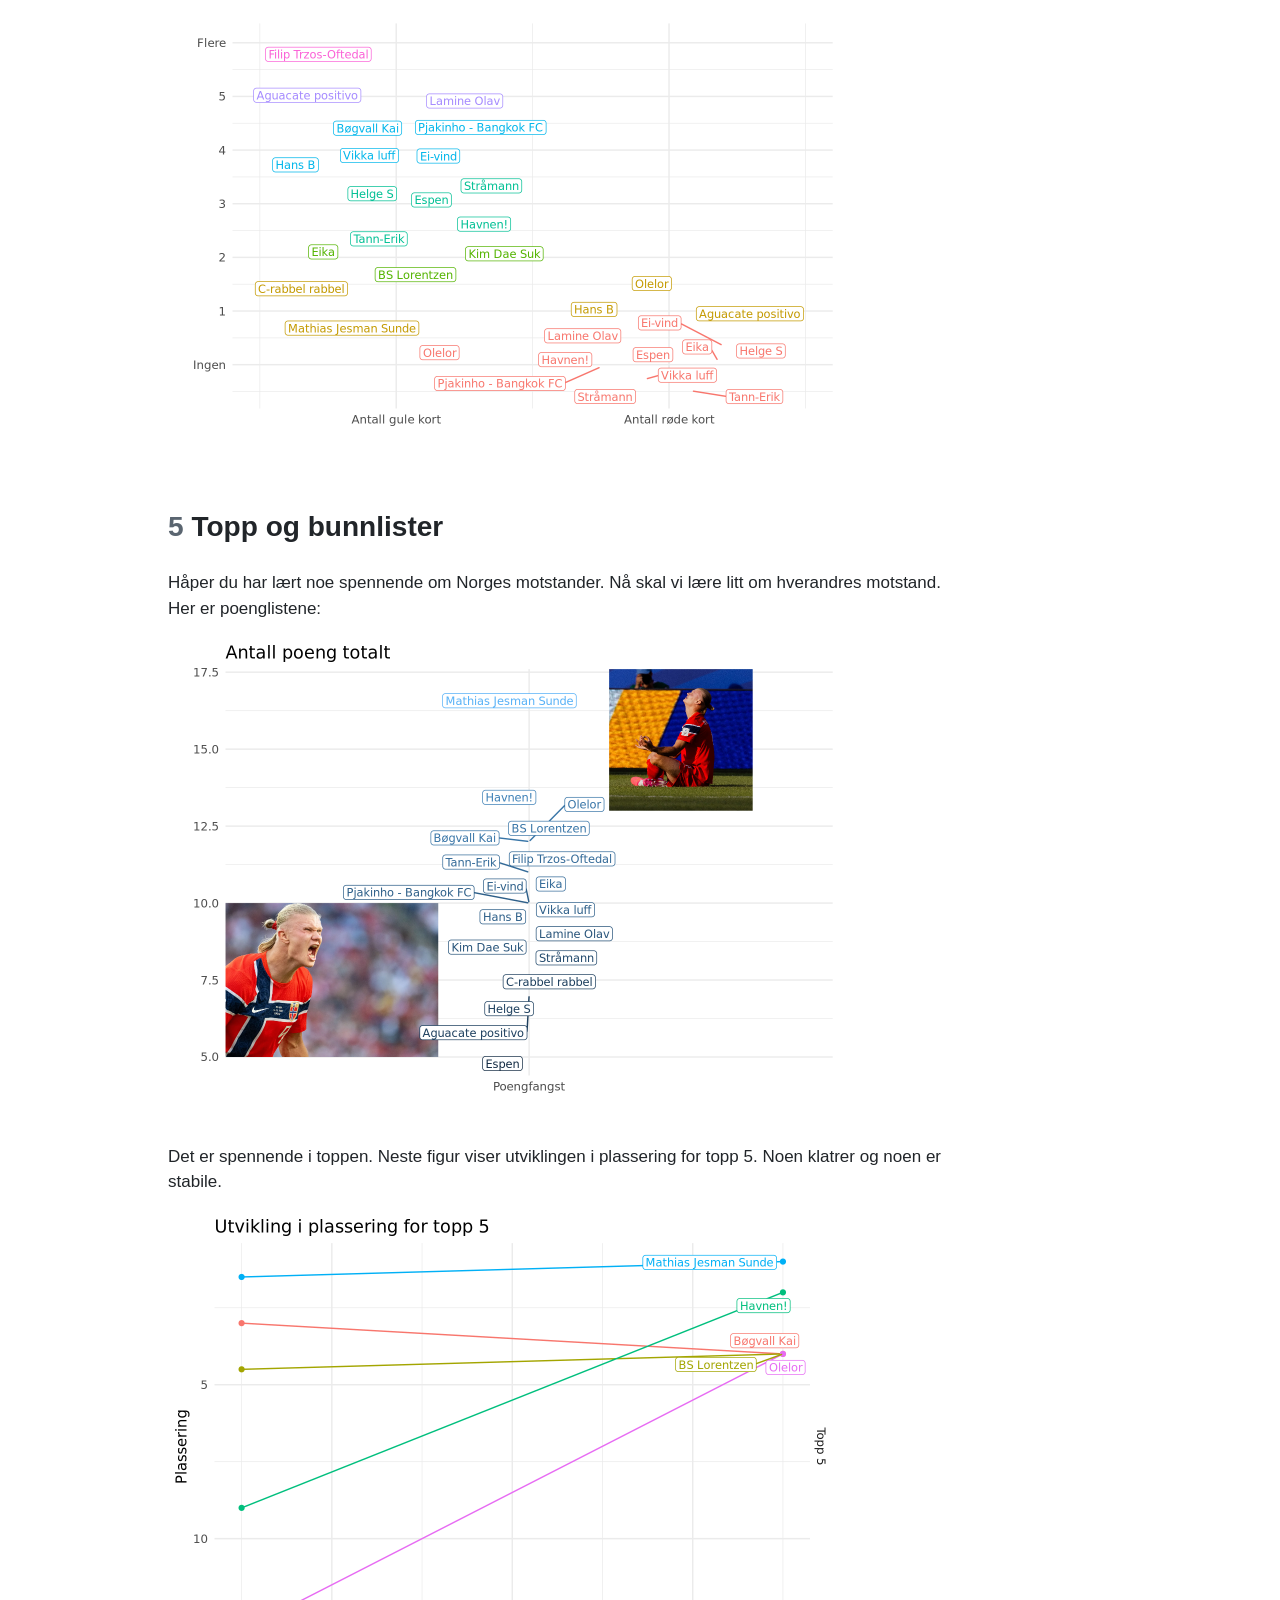
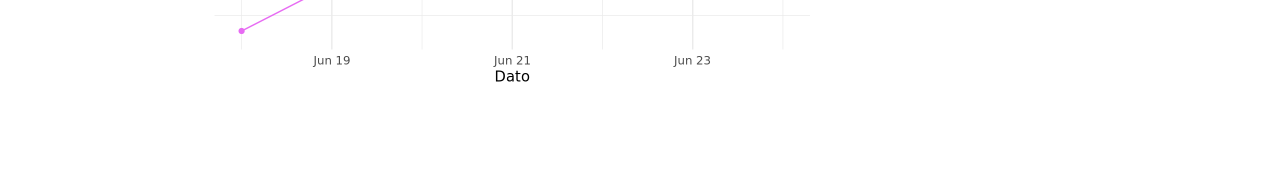
==== commit 0663a053: "test2" ====
--- a/docs/index.html
+++ b/docs/index.html
@@ -86,7 +86,7 @@
 </header>
 
 
-<p><img src="./bilder/venner.png" class="img-fluid"> <img src="./bilder/venner.png" alt="venner"></p>
+<p><img src="./bilder/venner.png" alt="venner"></p>
 <p>Denne rapporten viser resultatene fra VM-tuppekunkurransen. Utrolig avansert analyse er anvendt for å tolke innsendte tippelapper. Analysene tyter ut i figurer og tabeller i det følgende notatet. Si gjerne fra om du har forslag til analyser eller ser feil i dataene. Oppdaterte analyser kommer etter Irak-Norge.</p>
 <p>God lesning!</p>
 <p>Notatet er oppdatert 25. juni 2026</p>
@@ -96,7 +96,7 @@
 <p><a href="senegalkampen.html">Før Senegal</a></p>
 <section id="datagrunnlag" class="level2" data-number="1">
 <h2 data-number="1" class="anchored" data-anchor-id="datagrunnlag"><span class="header-section-number">1</span> Datagrunnlag</h2>
-<p><img src="./bilder/roing.jpg" class="img-fluid"></p>
+<p><img src="./bilder/roing.jpg" alt="roing"></p>
 <p>Her kommer det sylskarpe analyser av svarene som er sendt inn. Analysene handler mest om å sette opp foreløpig stilling i tippekonkurransen, holde motet oppe for de som ikke har fått så mange rett foreløpig og å la de som har tippet ulikt få vite det. Den siste kan kanskje generere små bets foran TV-skjermen?</p>
 <!-- 
 Utfylling i tradisjonell arbeidstid er også vanlig 
@@ -142,13 +142,13 @@
 <p>Den neste tabellen viser et innblikk i grupperesultatene som var mest typiske og mest utypiske i tippekupongene. I den første tabellen vises de grupperesultatene som flest har tippet.</p>
 <div class="cell">
 <div class="cell-output-display">
-<div class="tabwid"><style>.cl-a0c9804c{table-layout:auto;}.cl-a0c2af06{font-family:'Arial';font-size:11pt;font-weight:normal;font-style:normal;text-decoration:none;color:rgba(0, 0, 0, 1.00);background-color:transparent;}.cl-a0c5a558{margin:0;text-align:left;border-bottom: 0 solid rgba(0, 0, 0, 1.00);border-top: 0 solid rgba(0, 0, 0, 1.00);border-left: 0 solid rgba(0, 0, 0, 1.00);border-right: 0 solid rgba(0, 0, 0, 1.00);padding-bottom:5pt;padding-top:5pt;padding-left:5pt;padding-right:5pt;line-height: 1;background-color:transparent;}.cl-a0c5c5d8{background-color:transparent;vertical-align: middle;border-bottom: 1.5pt solid rgba(102, 102, 102, 1.00);border-top: 1.5pt solid rgba(102, 102, 102, 1.00);border-left: 0 solid rgba(0, 0, 0, 1.00);border-right: 0 solid rgba(0, 0, 0, 1.00);margin-bottom:0;margin-top:0;margin-left:0;margin-right:0;}.cl-a0c5c5e2{background-color:transparent;vertical-align: middle;border-bottom: 0 solid rgba(0, 0, 0, 1.00);border-top: 0 solid rgba(0, 0, 0, 1.00);border-left: 0 solid rgba(0, 0, 0, 1.00);border-right: 0 solid rgba(0, 0, 0, 1.00);margin-bottom:0;margin-top:0;margin-left:0;margin-right:0;}.cl-a0c5c5e3{background-color:transparent;vertical-align: middle;border-bottom: 1.5pt solid rgba(102, 102, 102, 1.00);border-top: 0 solid rgba(0, 0, 0, 1.00);border-left: 0 solid rgba(0, 0, 0, 1.00);border-right: 0 solid rgba(0, 0, 0, 1.00);margin-bottom:0;margin-top:0;margin-left:0;margin-right:0;}</style><table data-quarto-disable-processing="true" class="cl-a0c9804c"><thead><tr style="overflow-wrap:break-word;"><th class="cl-a0c5c5d8"><p class="cl-a0c5a558"><span class="cl-a0c2af06">Gruppe</span></p></th><th class="cl-a0c5c5d8"><p class="cl-a0c5a558"><span class="cl-a0c2af06">Mest vanlig rekkefølge</span></p></th><th class="cl-a0c5c5d8"><p class="cl-a0c5a558"><span class="cl-a0c2af06">Hvem</span></p></th></tr></thead><tbody><tr style="overflow-wrap:break-word;"><td class="cl-a0c5c5e2"><p class="cl-a0c5a558"><span class="cl-a0c2af06">I</span></p></td><td class="cl-a0c5c5e2"><p class="cl-a0c5a558"><span class="cl-a0c2af06">Frankrike, Norge, Senegal, Irak</span></p></td><td class="cl-a0c5c5e2"><p class="cl-a0c5a558"><span class="cl-a0c2af06">Hans B, Eika, Helge S, Olelor, Filip Trzos-Oftedal, Ei-vind, BS Lorentzen, C-rabbel rabbel, Havnen!, Mathias Jesman Sunde, Aguacate positivo, Stråmann, Lamine Olav</span></p></td></tr><tr style="overflow-wrap:break-word;"><td class="cl-a0c5c5e2"><p class="cl-a0c5a558"><span class="cl-a0c2af06">J</span></p></td><td class="cl-a0c5c5e2"><p class="cl-a0c5a558"><span class="cl-a0c2af06">Argentina, Østerrike, Algerie, Jordan</span></p></td><td class="cl-a0c5c5e2"><p class="cl-a0c5a558"><span class="cl-a0c2af06">Hans B, Eika, Filip Trzos-Oftedal, BS Lorentzen, C-rabbel rabbel, Kim Dae Suk, Havnen!, Espen, Aguacate positivo, Pjakinho - Bangkok FC, Lamine Olav</span></p></td></tr><tr style="overflow-wrap:break-word;"><td class="cl-a0c5c5e2"><p class="cl-a0c5a558"><span class="cl-a0c2af06">K</span></p></td><td class="cl-a0c5c5e2"><p class="cl-a0c5a558"><span class="cl-a0c2af06">Portugal, Colombia, DR Kongo, Usbekistan</span></p></td><td class="cl-a0c5c5e2"><p class="cl-a0c5a558"><span class="cl-a0c2af06">Helge S, Olelor, Filip Trzos-Oftedal, Ei-vind, C-rabbel rabbel, Kim Dae Suk, Havnen!, Mathias Jesman Sunde, Stråmann, Vikka luff, Tann-Erik, Lamine Olav</span></p></td></tr><tr style="overflow-wrap:break-word;"><td class="cl-a0c5c5e3"><p class="cl-a0c5a558"><span class="cl-a0c2af06">L</span></p></td><td class="cl-a0c5c5e3"><p class="cl-a0c5a558"><span class="cl-a0c2af06">England, Kroatia, Ghana, Panama</span></p></td><td class="cl-a0c5c5e3"><p class="cl-a0c5a558"><span class="cl-a0c2af06">Hans B, Helge S, Filip Trzos-Oftedal, Ei-vind, C-rabbel rabbel, Kim Dae Suk, Havnen!, Mathias Jesman Sunde, Pjakinho - Bangkok FC, Stråmann, Bøgvall Kai, Vikka luff, Tann-Erik</span></p></td></tr></tbody></table></div>
+<div class="tabwid"><style>.cl-8bd34190{table-layout:auto;}.cl-8bccb21c{font-family:'Arial';font-size:11pt;font-weight:normal;font-style:normal;text-decoration:none;color:rgba(0, 0, 0, 1.00);background-color:transparent;}.cl-8bcf8bea{margin:0;text-align:left;border-bottom: 0 solid rgba(0, 0, 0, 1.00);border-top: 0 solid rgba(0, 0, 0, 1.00);border-left: 0 solid rgba(0, 0, 0, 1.00);border-right: 0 solid rgba(0, 0, 0, 1.00);padding-bottom:5pt;padding-top:5pt;padding-left:5pt;padding-right:5pt;line-height: 1;background-color:transparent;}.cl-8bcfacb0{background-color:transparent;vertical-align: middle;border-bottom: 1.5pt solid rgba(102, 102, 102, 1.00);border-top: 1.5pt solid rgba(102, 102, 102, 1.00);border-left: 0 solid rgba(0, 0, 0, 1.00);border-right: 0 solid rgba(0, 0, 0, 1.00);margin-bottom:0;margin-top:0;margin-left:0;margin-right:0;}.cl-8bcfacc4{background-color:transparent;vertical-align: middle;border-bottom: 0 solid rgba(0, 0, 0, 1.00);border-top: 0 solid rgba(0, 0, 0, 1.00);border-left: 0 solid rgba(0, 0, 0, 1.00);border-right: 0 solid rgba(0, 0, 0, 1.00);margin-bottom:0;margin-top:0;margin-left:0;margin-right:0;}.cl-8bcfacc5{background-color:transparent;vertical-align: middle;border-bottom: 1.5pt solid rgba(102, 102, 102, 1.00);border-top: 0 solid rgba(0, 0, 0, 1.00);border-left: 0 solid rgba(0, 0, 0, 1.00);border-right: 0 solid rgba(0, 0, 0, 1.00);margin-bottom:0;margin-top:0;margin-left:0;margin-right:0;}</style><table data-quarto-disable-processing="true" class="cl-8bd34190"><thead><tr style="overflow-wrap:break-word;"><th class="cl-8bcfacb0"><p class="cl-8bcf8bea"><span class="cl-8bccb21c">Gruppe</span></p></th><th class="cl-8bcfacb0"><p class="cl-8bcf8bea"><span class="cl-8bccb21c">Mest vanlig rekkefølge</span></p></th><th class="cl-8bcfacb0"><p class="cl-8bcf8bea"><span class="cl-8bccb21c">Hvem</span></p></th></tr></thead><tbody><tr style="overflow-wrap:break-word;"><td class="cl-8bcfacc4"><p class="cl-8bcf8bea"><span class="cl-8bccb21c">I</span></p></td><td class="cl-8bcfacc4"><p class="cl-8bcf8bea"><span class="cl-8bccb21c">Frankrike, Norge, Senegal, Irak</span></p></td><td class="cl-8bcfacc4"><p class="cl-8bcf8bea"><span class="cl-8bccb21c">Hans B, Eika, Helge S, Olelor, Filip Trzos-Oftedal, Ei-vind, BS Lorentzen, C-rabbel rabbel, Havnen!, Mathias Jesman Sunde, Aguacate positivo, Stråmann, Lamine Olav</span></p></td></tr><tr style="overflow-wrap:break-word;"><td class="cl-8bcfacc4"><p class="cl-8bcf8bea"><span class="cl-8bccb21c">J</span></p></td><td class="cl-8bcfacc4"><p class="cl-8bcf8bea"><span class="cl-8bccb21c">Argentina, Østerrike, Algerie, Jordan</span></p></td><td class="cl-8bcfacc4"><p class="cl-8bcf8bea"><span class="cl-8bccb21c">Hans B, Eika, Filip Trzos-Oftedal, BS Lorentzen, C-rabbel rabbel, Kim Dae Suk, Havnen!, Espen, Aguacate positivo, Pjakinho - Bangkok FC, Lamine Olav</span></p></td></tr><tr style="overflow-wrap:break-word;"><td class="cl-8bcfacc4"><p class="cl-8bcf8bea"><span class="cl-8bccb21c">K</span></p></td><td class="cl-8bcfacc4"><p class="cl-8bcf8bea"><span class="cl-8bccb21c">Portugal, Colombia, DR Kongo, Usbekistan</span></p></td><td class="cl-8bcfacc4"><p class="cl-8bcf8bea"><span class="cl-8bccb21c">Helge S, Olelor, Filip Trzos-Oftedal, Ei-vind, C-rabbel rabbel, Kim Dae Suk, Havnen!, Mathias Jesman Sunde, Stråmann, Vikka luff, Tann-Erik, Lamine Olav</span></p></td></tr><tr style="overflow-wrap:break-word;"><td class="cl-8bcfacc5"><p class="cl-8bcf8bea"><span class="cl-8bccb21c">L</span></p></td><td class="cl-8bcfacc5"><p class="cl-8bcf8bea"><span class="cl-8bccb21c">England, Kroatia, Ghana, Panama</span></p></td><td class="cl-8bcfacc5"><p class="cl-8bcf8bea"><span class="cl-8bccb21c">Hans B, Helge S, Filip Trzos-Oftedal, Ei-vind, C-rabbel rabbel, Kim Dae Suk, Havnen!, Mathias Jesman Sunde, Pjakinho - Bangkok FC, Stråmann, Bøgvall Kai, Vikka luff, Tann-Erik</span></p></td></tr></tbody></table></div>
 </div>
 </div>
 <p>I den neste tabellen vises de grupperesultatene som færrest har valgt. Husk å si fra til de som har tippet mest idiotisk!</p>
 <div class="cell">
 <div class="cell-output-display">
-<div class="tabwid"><style>.cl-a101e310{table-layout:auto;}.cl-a0f9ea5c{font-family:'Arial';font-size:11pt;font-weight:normal;font-style:normal;text-decoration:none;color:rgba(0, 0, 0, 1.00);background-color:transparent;}.cl-a0fcdbf4{margin:0;text-align:left;border-bottom: 0 solid rgba(0, 0, 0, 1.00);border-top: 0 solid rgba(0, 0, 0, 1.00);border-left: 0 solid rgba(0, 0, 0, 1.00);border-right: 0 solid rgba(0, 0, 0, 1.00);padding-bottom:5pt;padding-top:5pt;padding-left:5pt;padding-right:5pt;line-height: 1;background-color:transparent;}.cl-a0fcfca6{background-color:transparent;vertical-align: middle;border-bottom: 1.5pt solid rgba(102, 102, 102, 1.00);border-top: 1.5pt solid rgba(102, 102, 102, 1.00);border-left: 0 solid rgba(0, 0, 0, 1.00);border-right: 0 solid rgba(0, 0, 0, 1.00);margin-bottom:0;margin-top:0;margin-left:0;margin-right:0;}.cl-a0fcfcb0{background-color:transparent;vertical-align: middle;border-bottom: 0 solid rgba(0, 0, 0, 1.00);border-top: 0 solid rgba(0, 0, 0, 1.00);border-left: 0 solid rgba(0, 0, 0, 1.00);border-right: 0 solid rgba(0, 0, 0, 1.00);margin-bottom:0;margin-top:0;margin-left:0;margin-right:0;}.cl-a0fcfcba{background-color:transparent;vertical-align: middle;border-bottom: 1.5pt solid rgba(102, 102, 102, 1.00);border-top: 0 solid rgba(0, 0, 0, 1.00);border-left: 0 solid rgba(0, 0, 0, 1.00);border-right: 0 solid rgba(0, 0, 0, 1.00);margin-bottom:0;margin-top:0;margin-left:0;margin-right:0;}</style><table data-quarto-disable-processing="true" class="cl-a101e310"><thead><tr style="overflow-wrap:break-word;"><th class="cl-a0fcfca6"><p class="cl-a0fcdbf4"><span class="cl-a0f9ea5c">Gruppe</span></p></th><th class="cl-a0fcfca6"><p class="cl-a0fcdbf4"><span class="cl-a0f9ea5c">Mest uvanlige rekkefølge</span></p></th><th class="cl-a0fcfca6"><p class="cl-a0fcdbf4"><span class="cl-a0f9ea5c">Hvem</span></p></th></tr></thead><tbody><tr style="overflow-wrap:break-word;"><td class="cl-a0fcfcb0"><p class="cl-a0fcdbf4"><span class="cl-a0f9ea5c">I</span></p></td><td class="cl-a0fcfcb0"><p class="cl-a0fcdbf4"><span class="cl-a0f9ea5c">Norge, Frankrike, Senegal, Irak</span></p></td><td class="cl-a0fcfcb0"><p class="cl-a0fcdbf4"><span class="cl-a0f9ea5c">Tann-Erik</span></p></td></tr><tr style="overflow-wrap:break-word;"><td class="cl-a0fcfcb0"><p class="cl-a0fcdbf4"><span class="cl-a0f9ea5c">J</span></p></td><td class="cl-a0fcfcb0"><p class="cl-a0fcdbf4"><span class="cl-a0f9ea5c">Østerrike, Argentina, Algerie, Jordan</span></p></td><td class="cl-a0fcfcb0"><p class="cl-a0fcdbf4"><span class="cl-a0f9ea5c">Tann-Erik</span></p></td></tr><tr style="overflow-wrap:break-word;"><td class="cl-a0fcfcb0"><p class="cl-a0fcdbf4"><span class="cl-a0f9ea5c">K</span></p></td><td class="cl-a0fcfcb0"><p class="cl-a0fcdbf4"><span class="cl-a0f9ea5c">Colombia, Portugal, DR Kongo, Usbekistan</span></p></td><td class="cl-a0fcfcb0"><p class="cl-a0fcdbf4"><span class="cl-a0f9ea5c">BS Lorentzen, Aguacate positivo, Pjakinho - Bangkok FC</span></p></td></tr><tr style="overflow-wrap:break-word;"><td class="cl-a0fcfcba"><p class="cl-a0fcdbf4"><span class="cl-a0f9ea5c">L</span></p></td><td class="cl-a0fcfcba"><p class="cl-a0fcdbf4"><span class="cl-a0f9ea5c">Kroatia, England, Panama, Ghana</span></p></td><td class="cl-a0fcfcba"><p class="cl-a0fcdbf4"><span class="cl-a0f9ea5c">Espen</span></p></td></tr></tbody></table></div>
+<div class="tabwid"><style>.cl-8c0a32cc{table-layout:auto;}.cl-8c026cea{font-family:'Arial';font-size:11pt;font-weight:normal;font-style:normal;text-decoration:none;color:rgba(0, 0, 0, 1.00);background-color:transparent;}.cl-8c054e10{margin:0;text-align:left;border-bottom: 0 solid rgba(0, 0, 0, 1.00);border-top: 0 solid rgba(0, 0, 0, 1.00);border-left: 0 solid rgba(0, 0, 0, 1.00);border-right: 0 solid rgba(0, 0, 0, 1.00);padding-bottom:5pt;padding-top:5pt;padding-left:5pt;padding-right:5pt;line-height: 1;background-color:transparent;}.cl-8c056f58{background-color:transparent;vertical-align: middle;border-bottom: 1.5pt solid rgba(102, 102, 102, 1.00);border-top: 1.5pt solid rgba(102, 102, 102, 1.00);border-left: 0 solid rgba(0, 0, 0, 1.00);border-right: 0 solid rgba(0, 0, 0, 1.00);margin-bottom:0;margin-top:0;margin-left:0;margin-right:0;}.cl-8c056f62{background-color:transparent;vertical-align: middle;border-bottom: 0 solid rgba(0, 0, 0, 1.00);border-top: 0 solid rgba(0, 0, 0, 1.00);border-left: 0 solid rgba(0, 0, 0, 1.00);border-right: 0 solid rgba(0, 0, 0, 1.00);margin-bottom:0;margin-top:0;margin-left:0;margin-right:0;}.cl-8c056f63{background-color:transparent;vertical-align: middle;border-bottom: 1.5pt solid rgba(102, 102, 102, 1.00);border-top: 0 solid rgba(0, 0, 0, 1.00);border-left: 0 solid rgba(0, 0, 0, 1.00);border-right: 0 solid rgba(0, 0, 0, 1.00);margin-bottom:0;margin-top:0;margin-left:0;margin-right:0;}</style><table data-quarto-disable-processing="true" class="cl-8c0a32cc"><thead><tr style="overflow-wrap:break-word;"><th class="cl-8c056f58"><p class="cl-8c054e10"><span class="cl-8c026cea">Gruppe</span></p></th><th class="cl-8c056f58"><p class="cl-8c054e10"><span class="cl-8c026cea">Mest uvanlige rekkefølge</span></p></th><th class="cl-8c056f58"><p class="cl-8c054e10"><span class="cl-8c026cea">Hvem</span></p></th></tr></thead><tbody><tr style="overflow-wrap:break-word;"><td class="cl-8c056f62"><p class="cl-8c054e10"><span class="cl-8c026cea">I</span></p></td><td class="cl-8c056f62"><p class="cl-8c054e10"><span class="cl-8c026cea">Norge, Frankrike, Senegal, Irak</span></p></td><td class="cl-8c056f62"><p class="cl-8c054e10"><span class="cl-8c026cea">Tann-Erik</span></p></td></tr><tr style="overflow-wrap:break-word;"><td class="cl-8c056f62"><p class="cl-8c054e10"><span class="cl-8c026cea">J</span></p></td><td class="cl-8c056f62"><p class="cl-8c054e10"><span class="cl-8c026cea">Østerrike, Argentina, Algerie, Jordan</span></p></td><td class="cl-8c056f62"><p class="cl-8c054e10"><span class="cl-8c026cea">Tann-Erik</span></p></td></tr><tr style="overflow-wrap:break-word;"><td class="cl-8c056f62"><p class="cl-8c054e10"><span class="cl-8c026cea">K</span></p></td><td class="cl-8c056f62"><p class="cl-8c054e10"><span class="cl-8c026cea">Colombia, Portugal, DR Kongo, Usbekistan</span></p></td><td class="cl-8c056f62"><p class="cl-8c054e10"><span class="cl-8c026cea">BS Lorentzen, Aguacate positivo, Pjakinho - Bangkok FC</span></p></td></tr><tr style="overflow-wrap:break-word;"><td class="cl-8c056f63"><p class="cl-8c054e10"><span class="cl-8c026cea">L</span></p></td><td class="cl-8c056f63"><p class="cl-8c054e10"><span class="cl-8c026cea">Kroatia, England, Panama, Ghana</span></p></td><td class="cl-8c056f63"><p class="cl-8c054e10"><span class="cl-8c026cea">Espen</span></p></td></tr></tbody></table></div>
 </div>
 </div>
 </section>
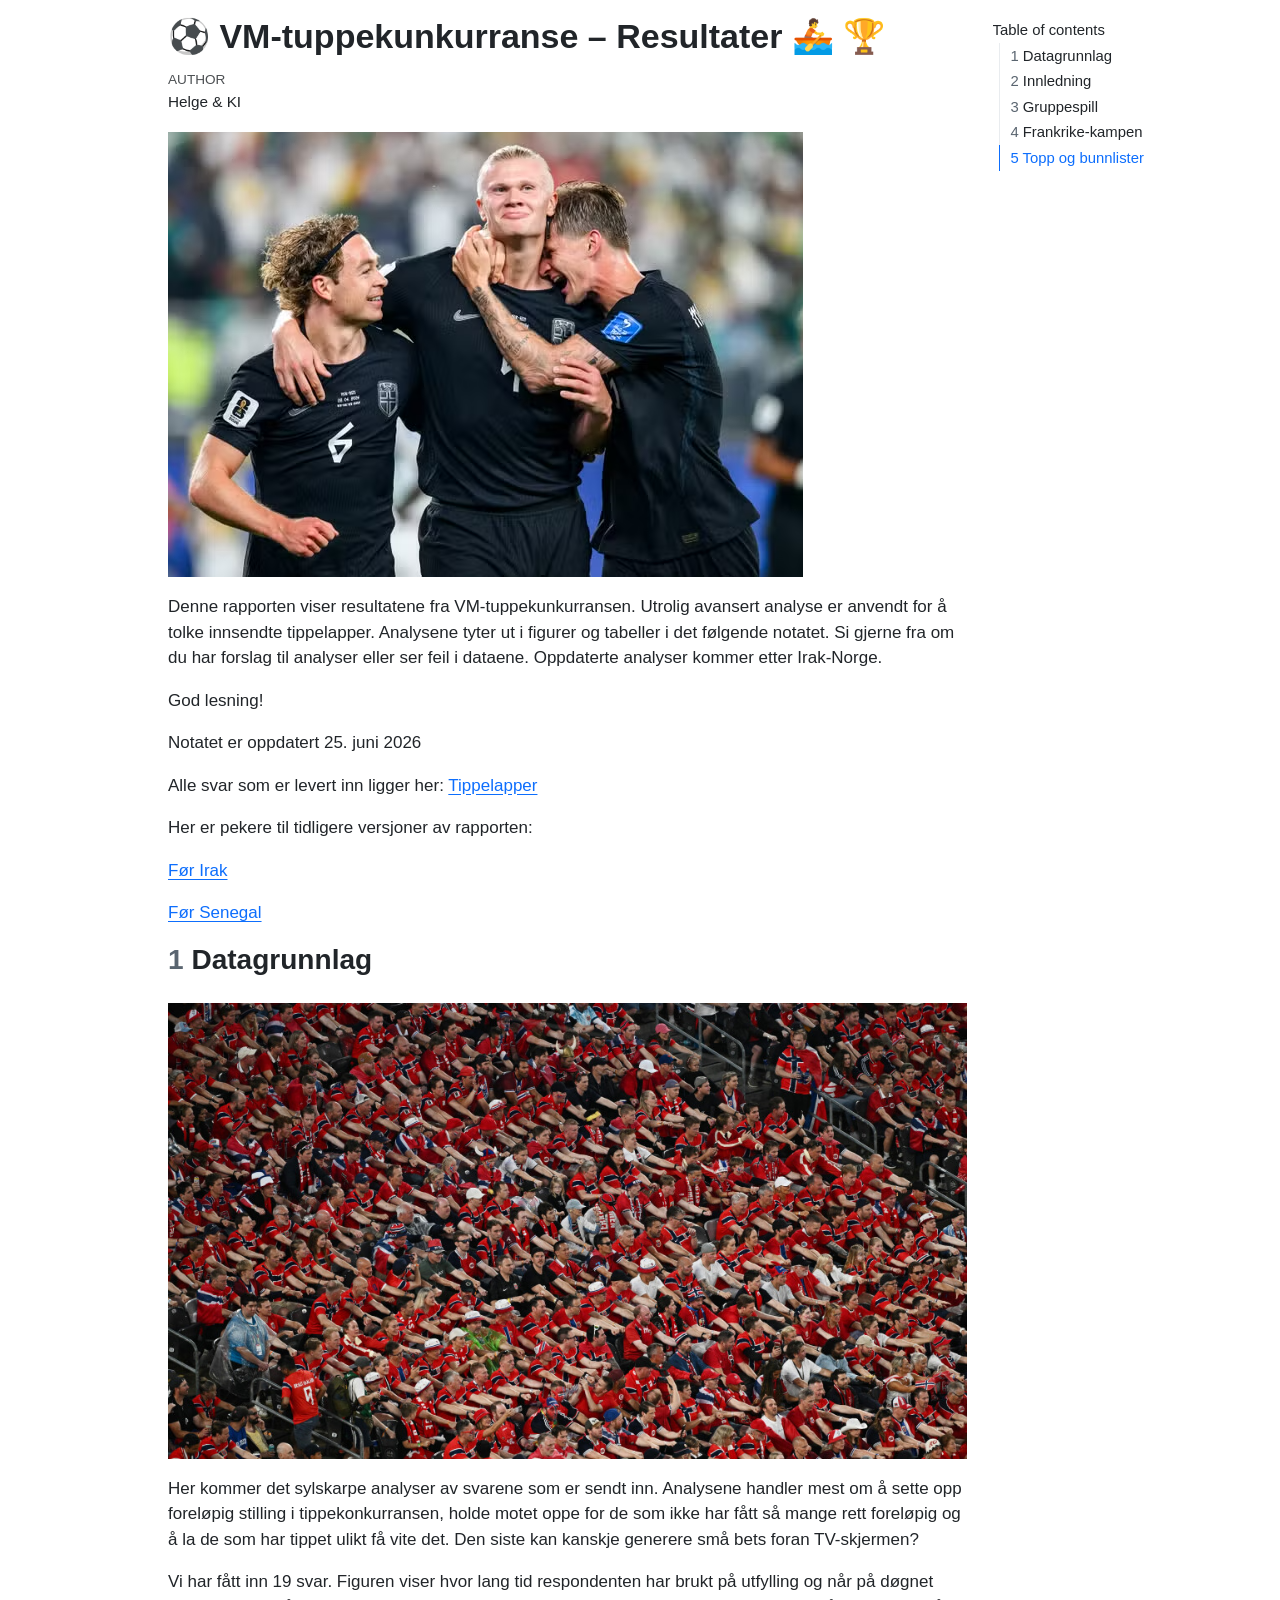
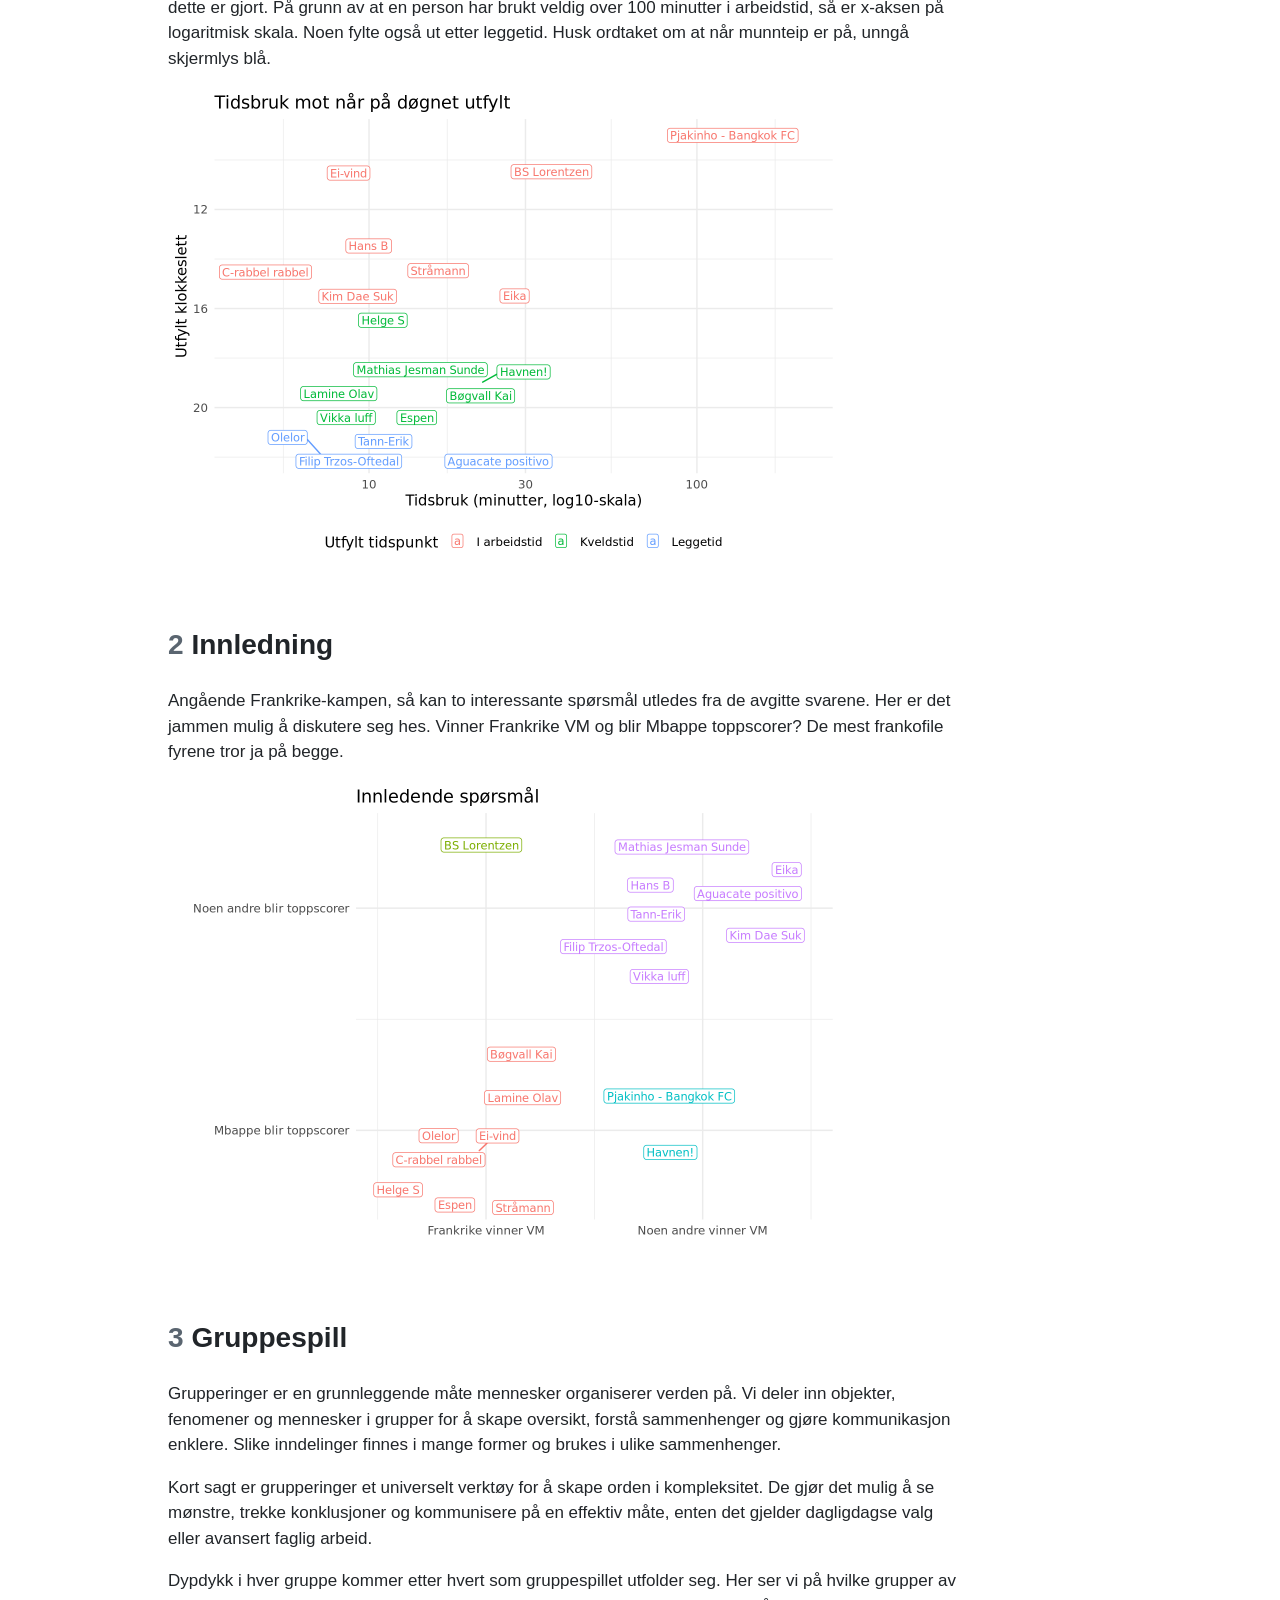
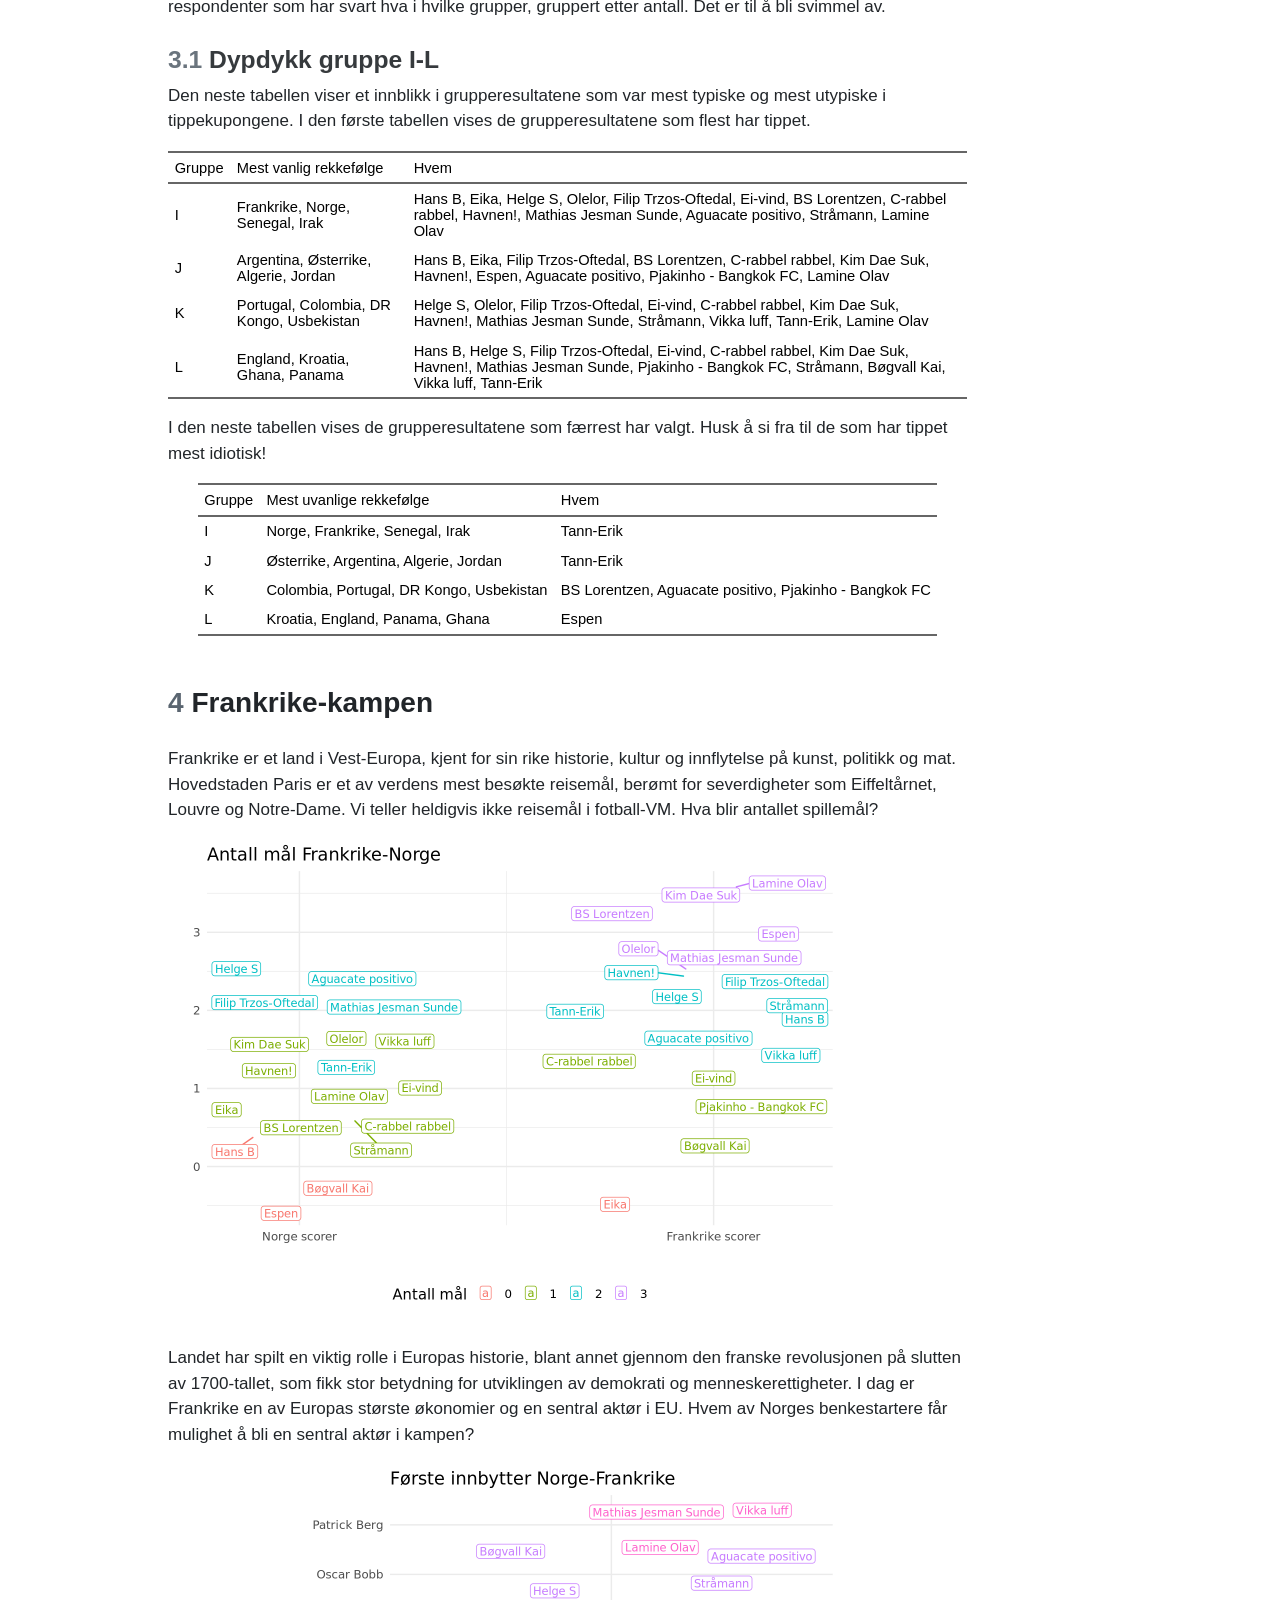
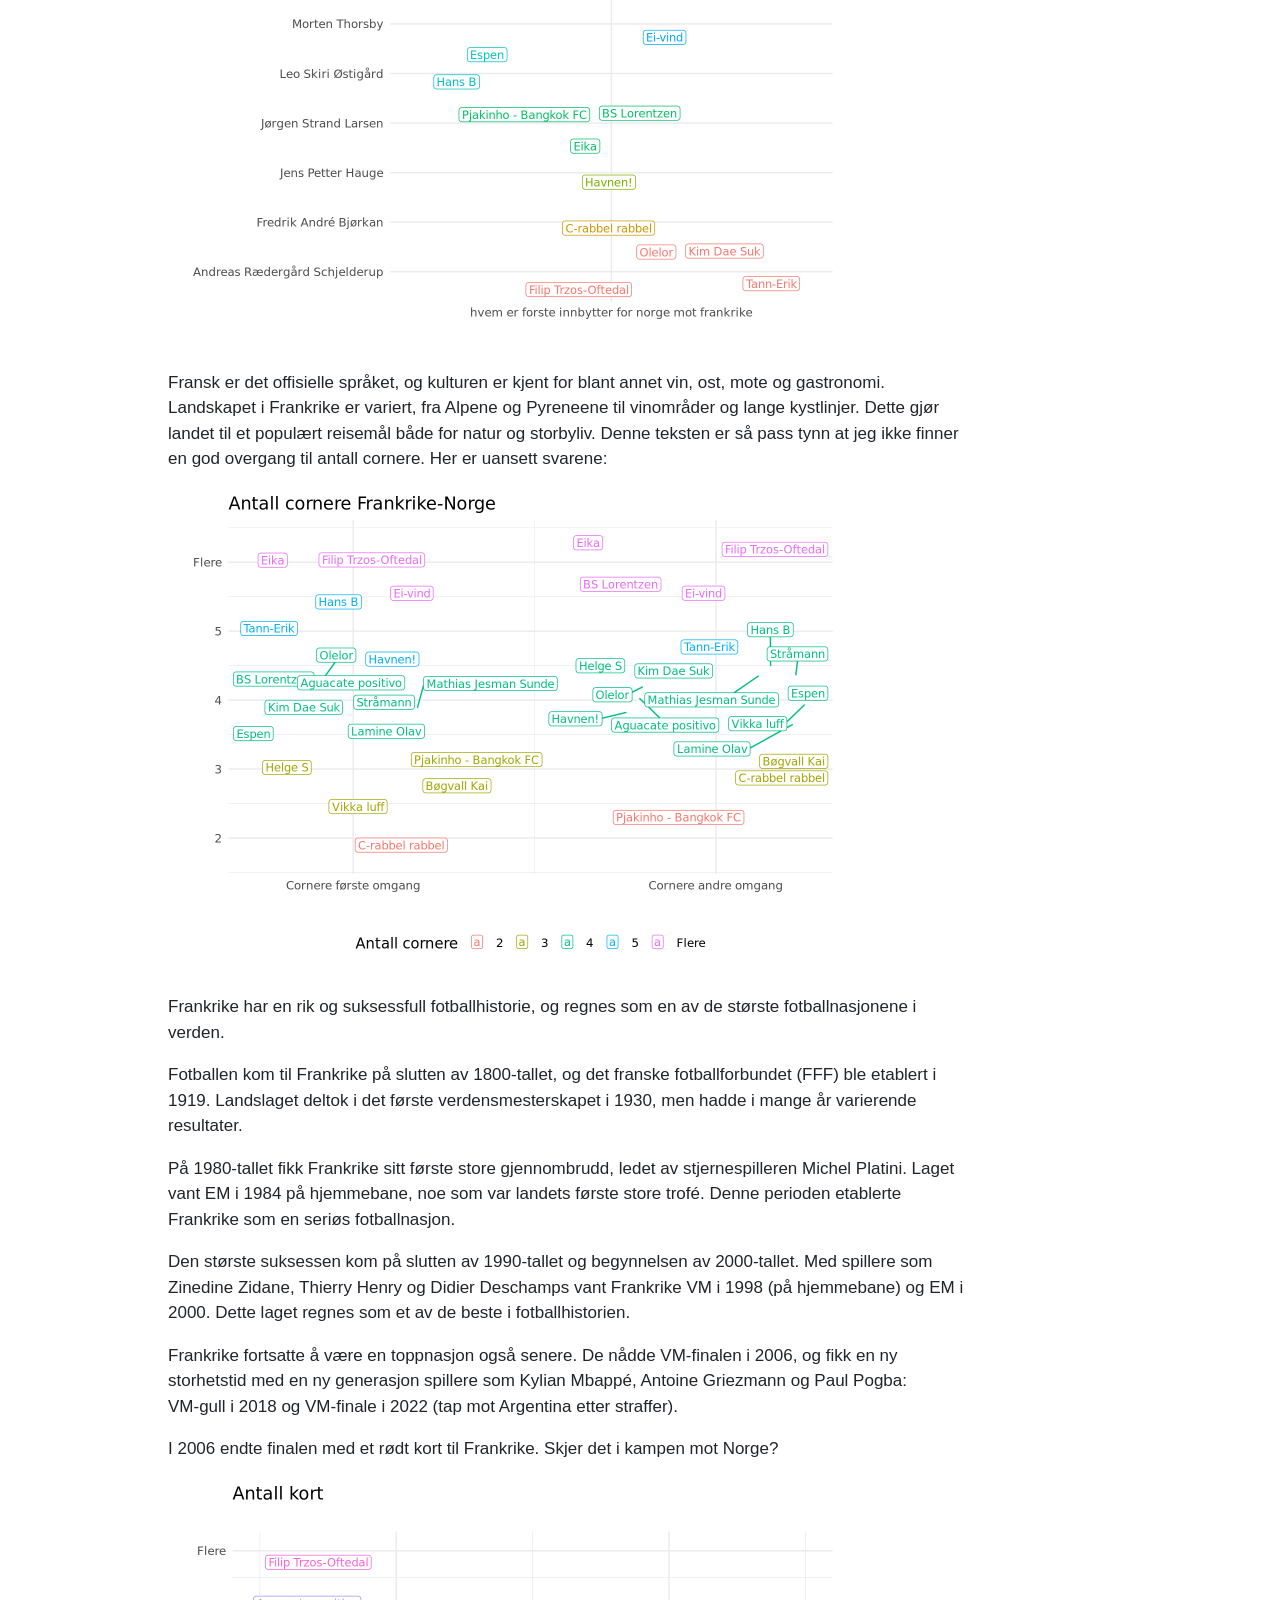
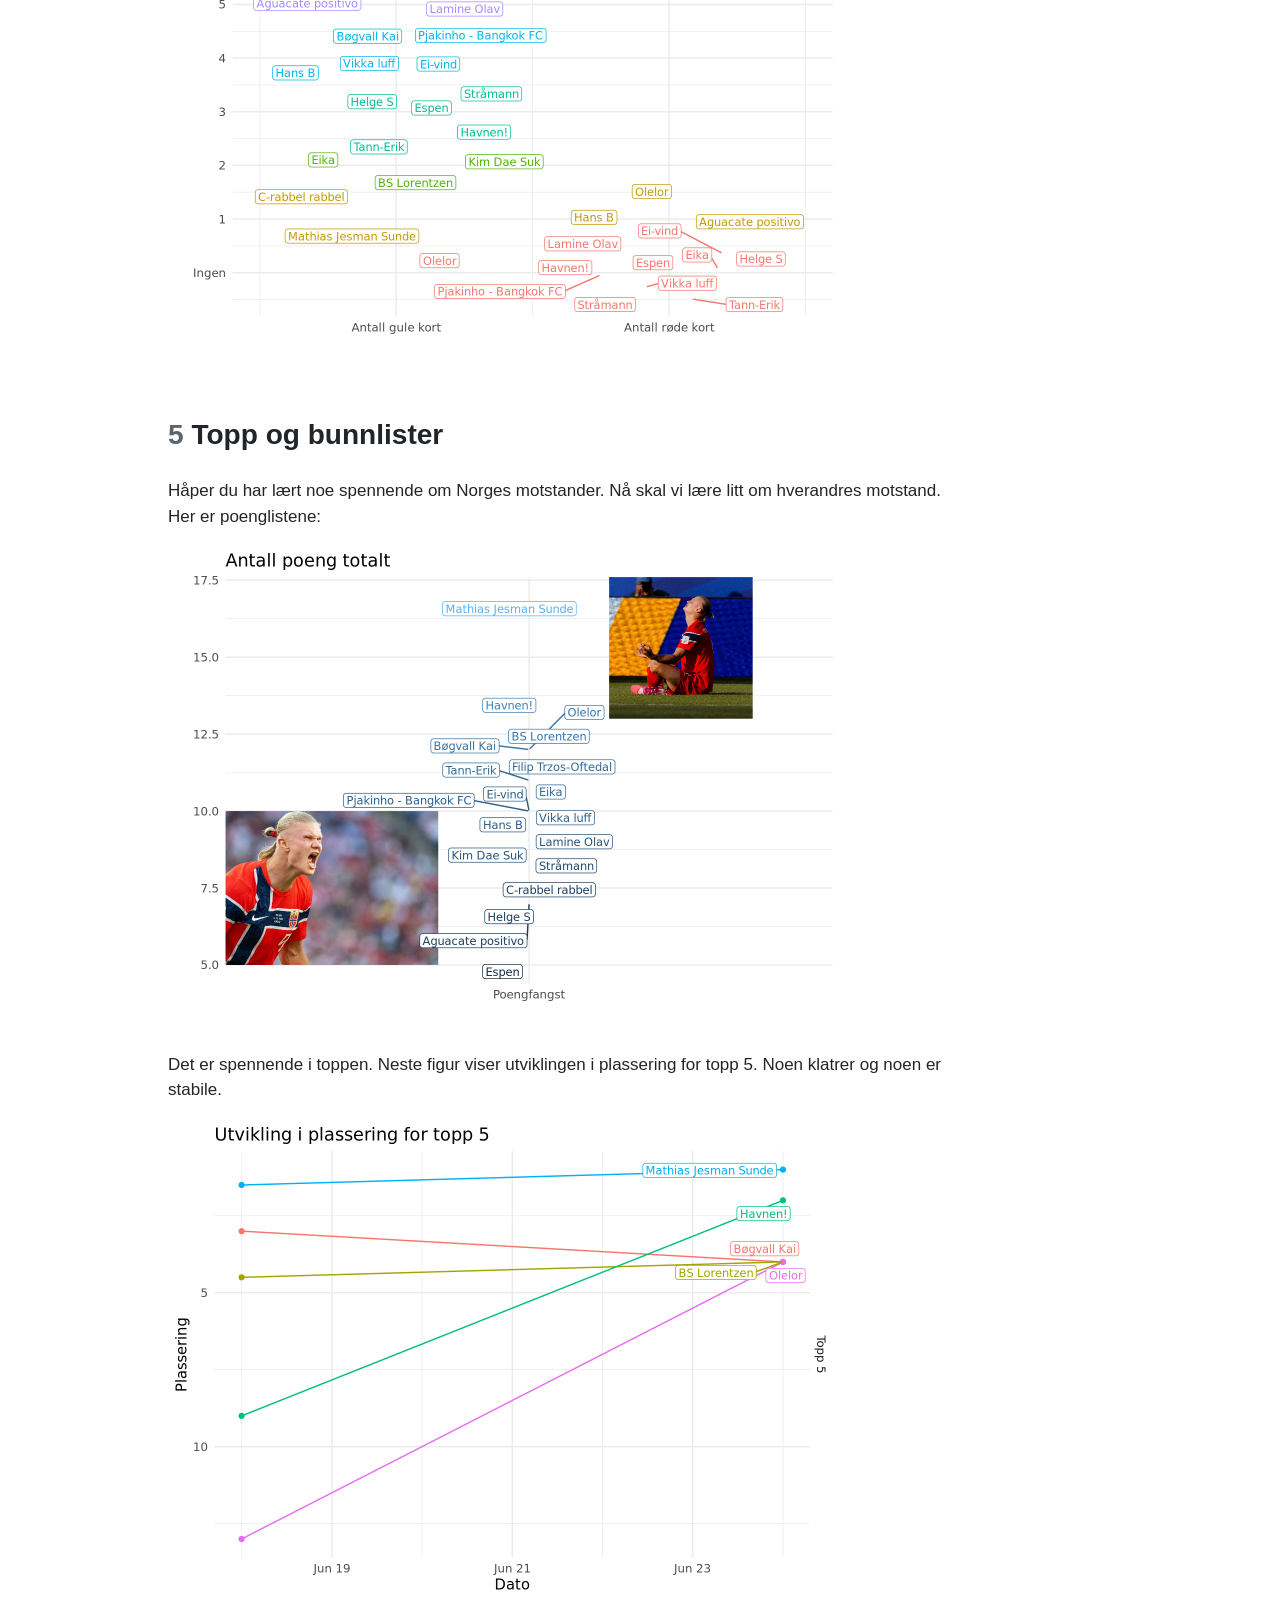
==== commit 08a5239c: "bildebredde" ====
--- a/docs/index.html
+++ b/docs/index.html
@@ -86,7 +86,7 @@
 </header>
 
 
-<p><img src="./bilder/venner.png" alt="venner"></p>
+<p><img src="bilder/venner.png" class="img-fluid"></p>
 <p>Denne rapporten viser resultatene fra VM-tuppekunkurransen. Utrolig avansert analyse er anvendt for å tolke innsendte tippelapper. Analysene tyter ut i figurer og tabeller i det følgende notatet. Si gjerne fra om du har forslag til analyser eller ser feil i dataene. Oppdaterte analyser kommer etter Irak-Norge.</p>
 <p>God lesning!</p>
 <p>Notatet er oppdatert 25. juni 2026</p>
@@ -96,7 +96,7 @@
 <p><a href="senegalkampen.html">Før Senegal</a></p>
 <section id="datagrunnlag" class="level2" data-number="1">
 <h2 data-number="1" class="anchored" data-anchor-id="datagrunnlag"><span class="header-section-number">1</span> Datagrunnlag</h2>
-<p><img src="./bilder/roing.jpg" alt="roing"></p>
+<p><img src="bilder/roing.jpg" class="img-fluid"></p>
 <p>Her kommer det sylskarpe analyser av svarene som er sendt inn. Analysene handler mest om å sette opp foreløpig stilling i tippekonkurransen, holde motet oppe for de som ikke har fått så mange rett foreløpig og å la de som har tippet ulikt få vite det. Den siste kan kanskje generere små bets foran TV-skjermen?</p>
 <!-- 
 Utfylling i tradisjonell arbeidstid er også vanlig 
@@ -142,13 +142,13 @@
 <p>Den neste tabellen viser et innblikk i grupperesultatene som var mest typiske og mest utypiske i tippekupongene. I den første tabellen vises de grupperesultatene som flest har tippet.</p>
 <div class="cell">
 <div class="cell-output-display">
-<div class="tabwid"><style>.cl-8bd34190{table-layout:auto;}.cl-8bccb21c{font-family:'Arial';font-size:11pt;font-weight:normal;font-style:normal;text-decoration:none;color:rgba(0, 0, 0, 1.00);background-color:transparent;}.cl-8bcf8bea{margin:0;text-align:left;border-bottom: 0 solid rgba(0, 0, 0, 1.00);border-top: 0 solid rgba(0, 0, 0, 1.00);border-left: 0 solid rgba(0, 0, 0, 1.00);border-right: 0 solid rgba(0, 0, 0, 1.00);padding-bottom:5pt;padding-top:5pt;padding-left:5pt;padding-right:5pt;line-height: 1;background-color:transparent;}.cl-8bcfacb0{background-color:transparent;vertical-align: middle;border-bottom: 1.5pt solid rgba(102, 102, 102, 1.00);border-top: 1.5pt solid rgba(102, 102, 102, 1.00);border-left: 0 solid rgba(0, 0, 0, 1.00);border-right: 0 solid rgba(0, 0, 0, 1.00);margin-bottom:0;margin-top:0;margin-left:0;margin-right:0;}.cl-8bcfacc4{background-color:transparent;vertical-align: middle;border-bottom: 0 solid rgba(0, 0, 0, 1.00);border-top: 0 solid rgba(0, 0, 0, 1.00);border-left: 0 solid rgba(0, 0, 0, 1.00);border-right: 0 solid rgba(0, 0, 0, 1.00);margin-bottom:0;margin-top:0;margin-left:0;margin-right:0;}.cl-8bcfacc5{background-color:transparent;vertical-align: middle;border-bottom: 1.5pt solid rgba(102, 102, 102, 1.00);border-top: 0 solid rgba(0, 0, 0, 1.00);border-left: 0 solid rgba(0, 0, 0, 1.00);border-right: 0 solid rgba(0, 0, 0, 1.00);margin-bottom:0;margin-top:0;margin-left:0;margin-right:0;}</style><table data-quarto-disable-processing="true" class="cl-8bd34190"><thead><tr style="overflow-wrap:break-word;"><th class="cl-8bcfacb0"><p class="cl-8bcf8bea"><span class="cl-8bccb21c">Gruppe</span></p></th><th class="cl-8bcfacb0"><p class="cl-8bcf8bea"><span class="cl-8bccb21c">Mest vanlig rekkefølge</span></p></th><th class="cl-8bcfacb0"><p class="cl-8bcf8bea"><span class="cl-8bccb21c">Hvem</span></p></th></tr></thead><tbody><tr style="overflow-wrap:break-word;"><td class="cl-8bcfacc4"><p class="cl-8bcf8bea"><span class="cl-8bccb21c">I</span></p></td><td class="cl-8bcfacc4"><p class="cl-8bcf8bea"><span class="cl-8bccb21c">Frankrike, Norge, Senegal, Irak</span></p></td><td class="cl-8bcfacc4"><p class="cl-8bcf8bea"><span class="cl-8bccb21c">Hans B, Eika, Helge S, Olelor, Filip Trzos-Oftedal, Ei-vind, BS Lorentzen, C-rabbel rabbel, Havnen!, Mathias Jesman Sunde, Aguacate positivo, Stråmann, Lamine Olav</span></p></td></tr><tr style="overflow-wrap:break-word;"><td class="cl-8bcfacc4"><p class="cl-8bcf8bea"><span class="cl-8bccb21c">J</span></p></td><td class="cl-8bcfacc4"><p class="cl-8bcf8bea"><span class="cl-8bccb21c">Argentina, Østerrike, Algerie, Jordan</span></p></td><td class="cl-8bcfacc4"><p class="cl-8bcf8bea"><span class="cl-8bccb21c">Hans B, Eika, Filip Trzos-Oftedal, BS Lorentzen, C-rabbel rabbel, Kim Dae Suk, Havnen!, Espen, Aguacate positivo, Pjakinho - Bangkok FC, Lamine Olav</span></p></td></tr><tr style="overflow-wrap:break-word;"><td class="cl-8bcfacc4"><p class="cl-8bcf8bea"><span class="cl-8bccb21c">K</span></p></td><td class="cl-8bcfacc4"><p class="cl-8bcf8bea"><span class="cl-8bccb21c">Portugal, Colombia, DR Kongo, Usbekistan</span></p></td><td class="cl-8bcfacc4"><p class="cl-8bcf8bea"><span class="cl-8bccb21c">Helge S, Olelor, Filip Trzos-Oftedal, Ei-vind, C-rabbel rabbel, Kim Dae Suk, Havnen!, Mathias Jesman Sunde, Stråmann, Vikka luff, Tann-Erik, Lamine Olav</span></p></td></tr><tr style="overflow-wrap:break-word;"><td class="cl-8bcfacc5"><p class="cl-8bcf8bea"><span class="cl-8bccb21c">L</span></p></td><td class="cl-8bcfacc5"><p class="cl-8bcf8bea"><span class="cl-8bccb21c">England, Kroatia, Ghana, Panama</span></p></td><td class="cl-8bcfacc5"><p class="cl-8bcf8bea"><span class="cl-8bccb21c">Hans B, Helge S, Filip Trzos-Oftedal, Ei-vind, C-rabbel rabbel, Kim Dae Suk, Havnen!, Mathias Jesman Sunde, Pjakinho - Bangkok FC, Stråmann, Bøgvall Kai, Vikka luff, Tann-Erik</span></p></td></tr></tbody></table></div>
+<div class="tabwid"><style>.cl-fe62bcfe{table-layout:auto;}.cl-fe5bf4e6{font-family:'Arial';font-size:11pt;font-weight:normal;font-style:normal;text-decoration:none;color:rgba(0, 0, 0, 1.00);background-color:transparent;}.cl-fe5ee28c{margin:0;text-align:left;border-bottom: 0 solid rgba(0, 0, 0, 1.00);border-top: 0 solid rgba(0, 0, 0, 1.00);border-left: 0 solid rgba(0, 0, 0, 1.00);border-right: 0 solid rgba(0, 0, 0, 1.00);padding-bottom:5pt;padding-top:5pt;padding-left:5pt;padding-right:5pt;line-height: 1;background-color:transparent;}.cl-fe5f0276{background-color:transparent;vertical-align: middle;border-bottom: 1.5pt solid rgba(102, 102, 102, 1.00);border-top: 1.5pt solid rgba(102, 102, 102, 1.00);border-left: 0 solid rgba(0, 0, 0, 1.00);border-right: 0 solid rgba(0, 0, 0, 1.00);margin-bottom:0;margin-top:0;margin-left:0;margin-right:0;}.cl-fe5f028a{background-color:transparent;vertical-align: middle;border-bottom: 0 solid rgba(0, 0, 0, 1.00);border-top: 0 solid rgba(0, 0, 0, 1.00);border-left: 0 solid rgba(0, 0, 0, 1.00);border-right: 0 solid rgba(0, 0, 0, 1.00);margin-bottom:0;margin-top:0;margin-left:0;margin-right:0;}.cl-fe5f028b{background-color:transparent;vertical-align: middle;border-bottom: 1.5pt solid rgba(102, 102, 102, 1.00);border-top: 0 solid rgba(0, 0, 0, 1.00);border-left: 0 solid rgba(0, 0, 0, 1.00);border-right: 0 solid rgba(0, 0, 0, 1.00);margin-bottom:0;margin-top:0;margin-left:0;margin-right:0;}</style><table data-quarto-disable-processing="true" class="cl-fe62bcfe"><thead><tr style="overflow-wrap:break-word;"><th class="cl-fe5f0276"><p class="cl-fe5ee28c"><span class="cl-fe5bf4e6">Gruppe</span></p></th><th class="cl-fe5f0276"><p class="cl-fe5ee28c"><span class="cl-fe5bf4e6">Mest vanlig rekkefølge</span></p></th><th class="cl-fe5f0276"><p class="cl-fe5ee28c"><span class="cl-fe5bf4e6">Hvem</span></p></th></tr></thead><tbody><tr style="overflow-wrap:break-word;"><td class="cl-fe5f028a"><p class="cl-fe5ee28c"><span class="cl-fe5bf4e6">I</span></p></td><td class="cl-fe5f028a"><p class="cl-fe5ee28c"><span class="cl-fe5bf4e6">Frankrike, Norge, Senegal, Irak</span></p></td><td class="cl-fe5f028a"><p class="cl-fe5ee28c"><span class="cl-fe5bf4e6">Hans B, Eika, Helge S, Olelor, Filip Trzos-Oftedal, Ei-vind, BS Lorentzen, C-rabbel rabbel, Havnen!, Mathias Jesman Sunde, Aguacate positivo, Stråmann, Lamine Olav</span></p></td></tr><tr style="overflow-wrap:break-word;"><td class="cl-fe5f028a"><p class="cl-fe5ee28c"><span class="cl-fe5bf4e6">J</span></p></td><td class="cl-fe5f028a"><p class="cl-fe5ee28c"><span class="cl-fe5bf4e6">Argentina, Østerrike, Algerie, Jordan</span></p></td><td class="cl-fe5f028a"><p class="cl-fe5ee28c"><span class="cl-fe5bf4e6">Hans B, Eika, Filip Trzos-Oftedal, BS Lorentzen, C-rabbel rabbel, Kim Dae Suk, Havnen!, Espen, Aguacate positivo, Pjakinho - Bangkok FC, Lamine Olav</span></p></td></tr><tr style="overflow-wrap:break-word;"><td class="cl-fe5f028a"><p class="cl-fe5ee28c"><span class="cl-fe5bf4e6">K</span></p></td><td class="cl-fe5f028a"><p class="cl-fe5ee28c"><span class="cl-fe5bf4e6">Portugal, Colombia, DR Kongo, Usbekistan</span></p></td><td class="cl-fe5f028a"><p class="cl-fe5ee28c"><span class="cl-fe5bf4e6">Helge S, Olelor, Filip Trzos-Oftedal, Ei-vind, C-rabbel rabbel, Kim Dae Suk, Havnen!, Mathias Jesman Sunde, Stråmann, Vikka luff, Tann-Erik, Lamine Olav</span></p></td></tr><tr style="overflow-wrap:break-word;"><td class="cl-fe5f028b"><p class="cl-fe5ee28c"><span class="cl-fe5bf4e6">L</span></p></td><td class="cl-fe5f028b"><p class="cl-fe5ee28c"><span class="cl-fe5bf4e6">England, Kroatia, Ghana, Panama</span></p></td><td class="cl-fe5f028b"><p class="cl-fe5ee28c"><span class="cl-fe5bf4e6">Hans B, Helge S, Filip Trzos-Oftedal, Ei-vind, C-rabbel rabbel, Kim Dae Suk, Havnen!, Mathias Jesman Sunde, Pjakinho - Bangkok FC, Stråmann, Bøgvall Kai, Vikka luff, Tann-Erik</span></p></td></tr></tbody></table></div>
 </div>
 </div>
 <p>I den neste tabellen vises de grupperesultatene som færrest har valgt. Husk å si fra til de som har tippet mest idiotisk!</p>
 <div class="cell">
 <div class="cell-output-display">
-<div class="tabwid"><style>.cl-8c0a32cc{table-layout:auto;}.cl-8c026cea{font-family:'Arial';font-size:11pt;font-weight:normal;font-style:normal;text-decoration:none;color:rgba(0, 0, 0, 1.00);background-color:transparent;}.cl-8c054e10{margin:0;text-align:left;border-bottom: 0 solid rgba(0, 0, 0, 1.00);border-top: 0 solid rgba(0, 0, 0, 1.00);border-left: 0 solid rgba(0, 0, 0, 1.00);border-right: 0 solid rgba(0, 0, 0, 1.00);padding-bottom:5pt;padding-top:5pt;padding-left:5pt;padding-right:5pt;line-height: 1;background-color:transparent;}.cl-8c056f58{background-color:transparent;vertical-align: middle;border-bottom: 1.5pt solid rgba(102, 102, 102, 1.00);border-top: 1.5pt solid rgba(102, 102, 102, 1.00);border-left: 0 solid rgba(0, 0, 0, 1.00);border-right: 0 solid rgba(0, 0, 0, 1.00);margin-bottom:0;margin-top:0;margin-left:0;margin-right:0;}.cl-8c056f62{background-color:transparent;vertical-align: middle;border-bottom: 0 solid rgba(0, 0, 0, 1.00);border-top: 0 solid rgba(0, 0, 0, 1.00);border-left: 0 solid rgba(0, 0, 0, 1.00);border-right: 0 solid rgba(0, 0, 0, 1.00);margin-bottom:0;margin-top:0;margin-left:0;margin-right:0;}.cl-8c056f63{background-color:transparent;vertical-align: middle;border-bottom: 1.5pt solid rgba(102, 102, 102, 1.00);border-top: 0 solid rgba(0, 0, 0, 1.00);border-left: 0 solid rgba(0, 0, 0, 1.00);border-right: 0 solid rgba(0, 0, 0, 1.00);margin-bottom:0;margin-top:0;margin-left:0;margin-right:0;}</style><table data-quarto-disable-processing="true" class="cl-8c0a32cc"><thead><tr style="overflow-wrap:break-word;"><th class="cl-8c056f58"><p class="cl-8c054e10"><span class="cl-8c026cea">Gruppe</span></p></th><th class="cl-8c056f58"><p class="cl-8c054e10"><span class="cl-8c026cea">Mest uvanlige rekkefølge</span></p></th><th class="cl-8c056f58"><p class="cl-8c054e10"><span class="cl-8c026cea">Hvem</span></p></th></tr></thead><tbody><tr style="overflow-wrap:break-word;"><td class="cl-8c056f62"><p class="cl-8c054e10"><span class="cl-8c026cea">I</span></p></td><td class="cl-8c056f62"><p class="cl-8c054e10"><span class="cl-8c026cea">Norge, Frankrike, Senegal, Irak</span></p></td><td class="cl-8c056f62"><p class="cl-8c054e10"><span class="cl-8c026cea">Tann-Erik</span></p></td></tr><tr style="overflow-wrap:break-word;"><td class="cl-8c056f62"><p class="cl-8c054e10"><span class="cl-8c026cea">J</span></p></td><td class="cl-8c056f62"><p class="cl-8c054e10"><span class="cl-8c026cea">Østerrike, Argentina, Algerie, Jordan</span></p></td><td class="cl-8c056f62"><p class="cl-8c054e10"><span class="cl-8c026cea">Tann-Erik</span></p></td></tr><tr style="overflow-wrap:break-word;"><td class="cl-8c056f62"><p class="cl-8c054e10"><span class="cl-8c026cea">K</span></p></td><td class="cl-8c056f62"><p class="cl-8c054e10"><span class="cl-8c026cea">Colombia, Portugal, DR Kongo, Usbekistan</span></p></td><td class="cl-8c056f62"><p class="cl-8c054e10"><span class="cl-8c026cea">BS Lorentzen, Aguacate positivo, Pjakinho - Bangkok FC</span></p></td></tr><tr style="overflow-wrap:break-word;"><td class="cl-8c056f63"><p class="cl-8c054e10"><span class="cl-8c026cea">L</span></p></td><td class="cl-8c056f63"><p class="cl-8c054e10"><span class="cl-8c026cea">Kroatia, England, Panama, Ghana</span></p></td><td class="cl-8c056f63"><p class="cl-8c054e10"><span class="cl-8c026cea">Espen</span></p></td></tr></tbody></table></div>
+<div class="tabwid"><style>.cl-fe99cc12{table-layout:auto;}.cl-fe92023e{font-family:'Arial';font-size:11pt;font-weight:normal;font-style:normal;text-decoration:none;color:rgba(0, 0, 0, 1.00);background-color:transparent;}.cl-fe94e6e8{margin:0;text-align:left;border-bottom: 0 solid rgba(0, 0, 0, 1.00);border-top: 0 solid rgba(0, 0, 0, 1.00);border-left: 0 solid rgba(0, 0, 0, 1.00);border-right: 0 solid rgba(0, 0, 0, 1.00);padding-bottom:5pt;padding-top:5pt;padding-left:5pt;padding-right:5pt;line-height: 1;background-color:transparent;}.cl-fe950768{background-color:transparent;vertical-align: middle;border-bottom: 1.5pt solid rgba(102, 102, 102, 1.00);border-top: 1.5pt solid rgba(102, 102, 102, 1.00);border-left: 0 solid rgba(0, 0, 0, 1.00);border-right: 0 solid rgba(0, 0, 0, 1.00);margin-bottom:0;margin-top:0;margin-left:0;margin-right:0;}.cl-fe95077c{background-color:transparent;vertical-align: middle;border-bottom: 0 solid rgba(0, 0, 0, 1.00);border-top: 0 solid rgba(0, 0, 0, 1.00);border-left: 0 solid rgba(0, 0, 0, 1.00);border-right: 0 solid rgba(0, 0, 0, 1.00);margin-bottom:0;margin-top:0;margin-left:0;margin-right:0;}.cl-fe95077d{background-color:transparent;vertical-align: middle;border-bottom: 1.5pt solid rgba(102, 102, 102, 1.00);border-top: 0 solid rgba(0, 0, 0, 1.00);border-left: 0 solid rgba(0, 0, 0, 1.00);border-right: 0 solid rgba(0, 0, 0, 1.00);margin-bottom:0;margin-top:0;margin-left:0;margin-right:0;}</style><table data-quarto-disable-processing="true" class="cl-fe99cc12"><thead><tr style="overflow-wrap:break-word;"><th class="cl-fe950768"><p class="cl-fe94e6e8"><span class="cl-fe92023e">Gruppe</span></p></th><th class="cl-fe950768"><p class="cl-fe94e6e8"><span class="cl-fe92023e">Mest uvanlige rekkefølge</span></p></th><th class="cl-fe950768"><p class="cl-fe94e6e8"><span class="cl-fe92023e">Hvem</span></p></th></tr></thead><tbody><tr style="overflow-wrap:break-word;"><td class="cl-fe95077c"><p class="cl-fe94e6e8"><span class="cl-fe92023e">I</span></p></td><td class="cl-fe95077c"><p class="cl-fe94e6e8"><span class="cl-fe92023e">Norge, Frankrike, Senegal, Irak</span></p></td><td class="cl-fe95077c"><p class="cl-fe94e6e8"><span class="cl-fe92023e">Tann-Erik</span></p></td></tr><tr style="overflow-wrap:break-word;"><td class="cl-fe95077c"><p class="cl-fe94e6e8"><span class="cl-fe92023e">J</span></p></td><td class="cl-fe95077c"><p class="cl-fe94e6e8"><span class="cl-fe92023e">Østerrike, Argentina, Algerie, Jordan</span></p></td><td class="cl-fe95077c"><p class="cl-fe94e6e8"><span class="cl-fe92023e">Tann-Erik</span></p></td></tr><tr style="overflow-wrap:break-word;"><td class="cl-fe95077c"><p class="cl-fe94e6e8"><span class="cl-fe92023e">K</span></p></td><td class="cl-fe95077c"><p class="cl-fe94e6e8"><span class="cl-fe92023e">Colombia, Portugal, DR Kongo, Usbekistan</span></p></td><td class="cl-fe95077c"><p class="cl-fe94e6e8"><span class="cl-fe92023e">BS Lorentzen, Aguacate positivo, Pjakinho - Bangkok FC</span></p></td></tr><tr style="overflow-wrap:break-word;"><td class="cl-fe95077d"><p class="cl-fe94e6e8"><span class="cl-fe92023e">L</span></p></td><td class="cl-fe95077d"><p class="cl-fe94e6e8"><span class="cl-fe92023e">Kroatia, England, Panama, Ghana</span></p></td><td class="cl-fe95077d"><p class="cl-fe94e6e8"><span class="cl-fe92023e">Espen</span></p></td></tr></tbody></table></div>
 </div>
 </div>
 </section>
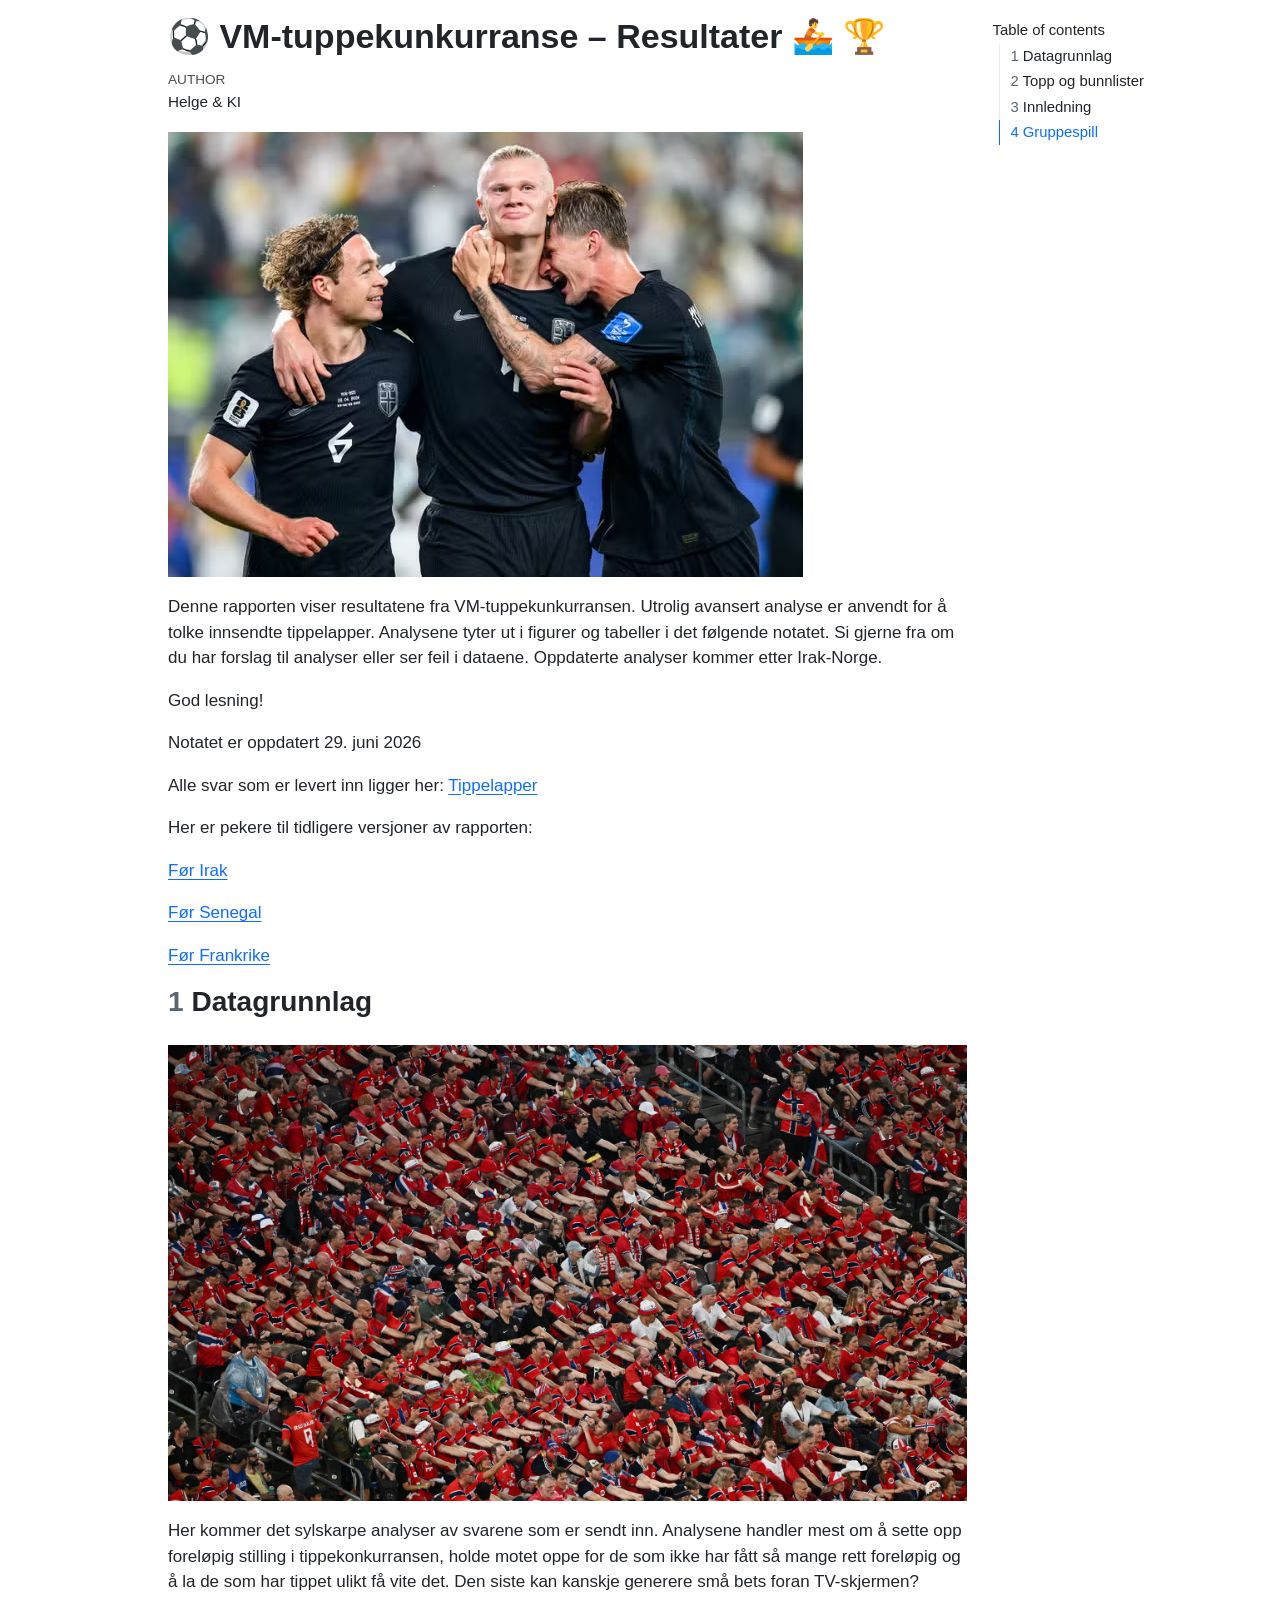
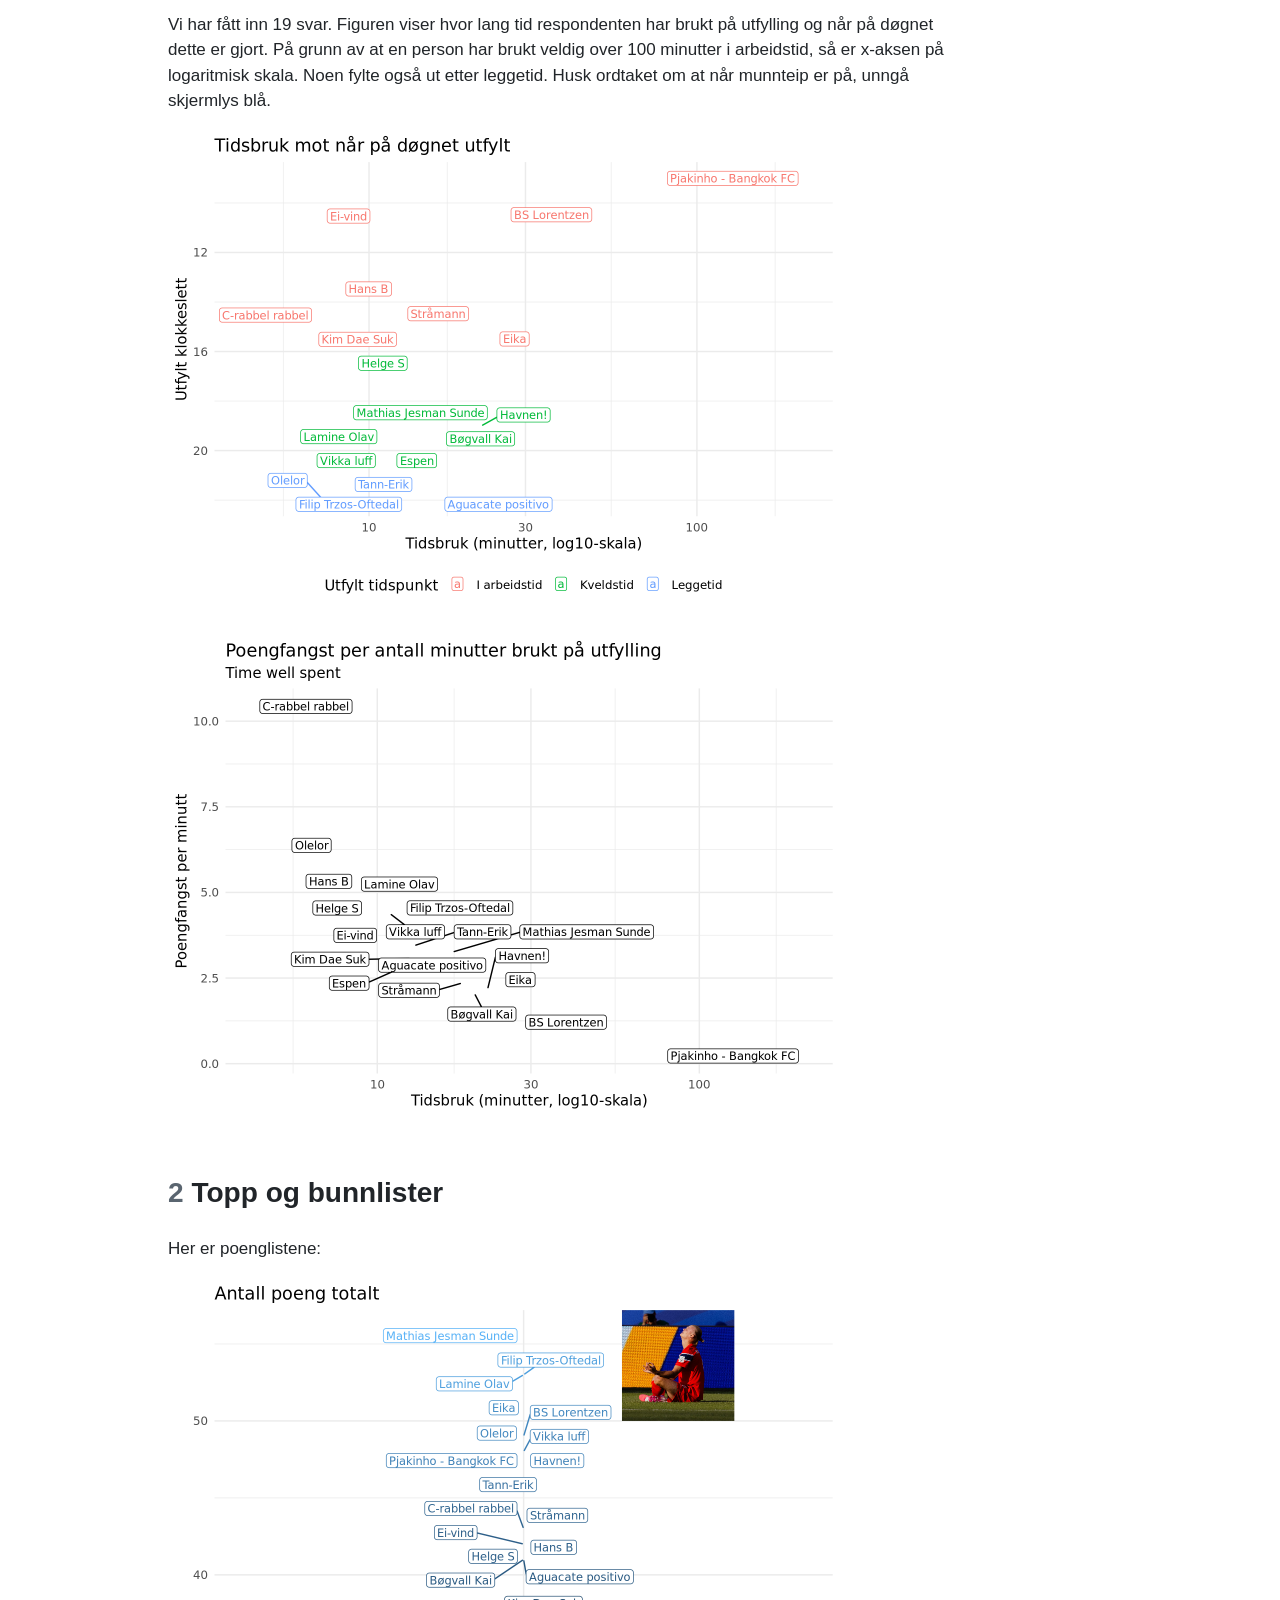
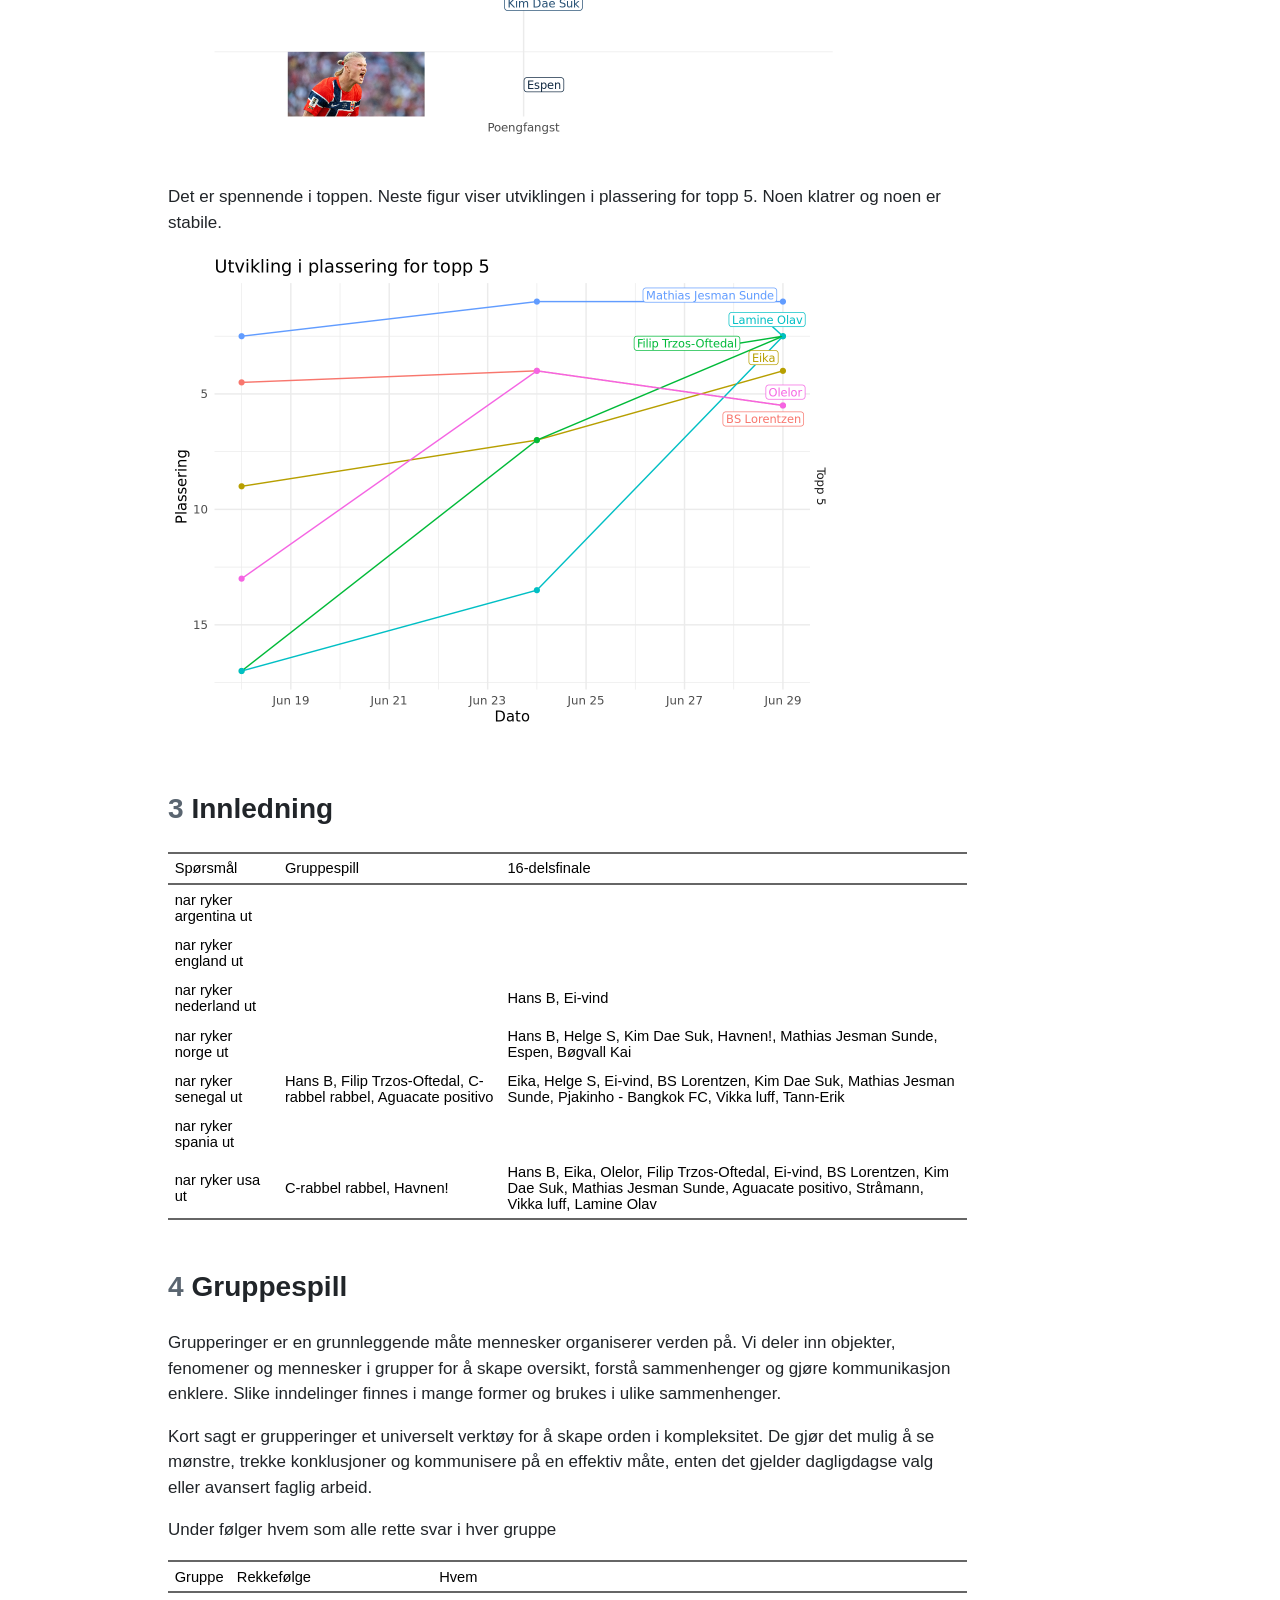
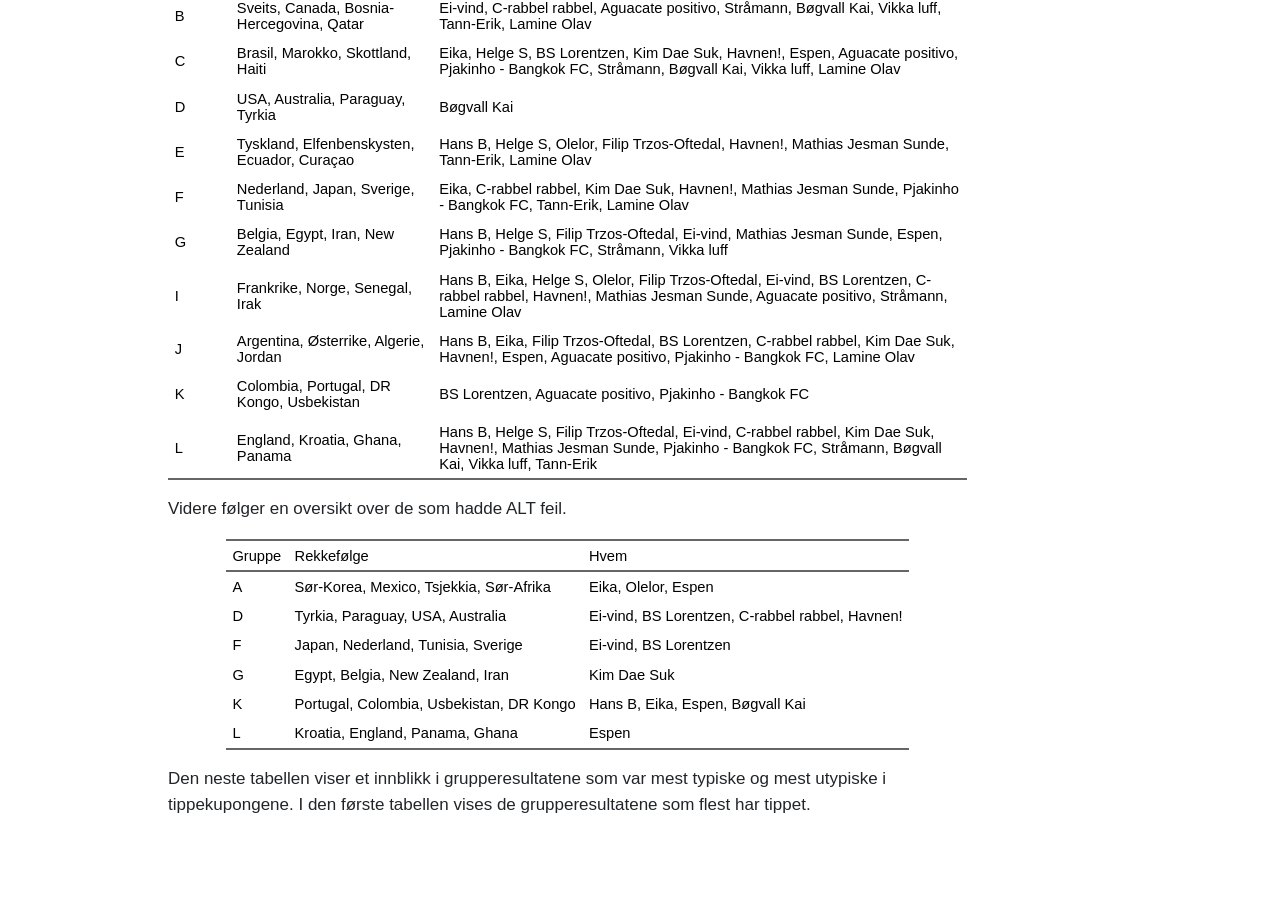
==== commit e5bed749: "Ny fasit. Rydd gamle analyser" ====
--- a/docs/index.html
+++ b/docs/index.html
@@ -49,13 +49,9 @@
    
   <ul>
   <li><a href="#datagrunnlag" id="toc-datagrunnlag" class="nav-link active" data-scroll-target="#datagrunnlag"><span class="header-section-number">1</span> Datagrunnlag</a></li>
-  <li><a href="#innledning" id="toc-innledning" class="nav-link" data-scroll-target="#innledning"><span class="header-section-number">2</span> Innledning</a></li>
-  <li><a href="#gruppespill" id="toc-gruppespill" class="nav-link" data-scroll-target="#gruppespill"><span class="header-section-number">3</span> Gruppespill</a>
-  <ul class="collapse">
-  <li><a href="#dypdykk-gruppe-i-l" id="toc-dypdykk-gruppe-i-l" class="nav-link" data-scroll-target="#dypdykk-gruppe-i-l"><span class="header-section-number">3.1</span> Dypdykk gruppe I-L</a></li>
-  </ul></li>
-  <li><a href="#frankrike-kampen" id="toc-frankrike-kampen" class="nav-link" data-scroll-target="#frankrike-kampen"><span class="header-section-number">4</span> Frankrike-kampen</a></li>
-  <li><a href="#topp-og-bunnlister" id="toc-topp-og-bunnlister" class="nav-link" data-scroll-target="#topp-og-bunnlister"><span class="header-section-number">5</span> Topp og bunnlister</a></li>
+  <li><a href="#topp-og-bunnlister" id="toc-topp-og-bunnlister" class="nav-link" data-scroll-target="#topp-og-bunnlister"><span class="header-section-number">2</span> Topp og bunnlister</a></li>
+  <li><a href="#innledning" id="toc-innledning" class="nav-link" data-scroll-target="#innledning"><span class="header-section-number">3</span> Innledning</a></li>
+  <li><a href="#gruppespill" id="toc-gruppespill" class="nav-link" data-scroll-target="#gruppespill"><span class="header-section-number">4</span> Gruppespill</a></li>
   </ul>
 </nav>
 </div>
@@ -89,11 +85,12 @@
 <p><img src="bilder/venner.png" class="img-fluid"></p>
 <p>Denne rapporten viser resultatene fra VM-tuppekunkurransen. Utrolig avansert analyse er anvendt for å tolke innsendte tippelapper. Analysene tyter ut i figurer og tabeller i det følgende notatet. Si gjerne fra om du har forslag til analyser eller ser feil i dataene. Oppdaterte analyser kommer etter Irak-Norge.</p>
 <p>God lesning!</p>
-<p>Notatet er oppdatert 25. juni 2026</p>
+<p>Notatet er oppdatert 29. juni 2026</p>
 <p>Alle svar som er levert inn ligger her: <a href="tippelapper.html">Tippelapper</a></p>
 <p>Her er pekere til tidligere versjoner av rapporten:</p>
 <p><a href="irakkampen.html">Før Irak</a></p>
 <p><a href="senegalkampen.html">Før Senegal</a></p>
+<p><a href="frankrikekampen.html">Før Frankrike</a></p>
 <section id="datagrunnlag" class="level2" data-number="1">
 <h2 data-number="1" class="anchored" data-anchor-id="datagrunnlag"><span class="header-section-number">1</span> Datagrunnlag</h2>
 <p><img src="bilder/roing.jpg" class="img-fluid"></p>
@@ -118,93 +115,19 @@
 <!-- I neste figur beholdes x-aksen, men y-aksen skiftes ut med 
 poengfangst til nå. Noen har brukt mye tid til å skaffe veldig få poeng.
 Andre har brukt lite tid til å skaffe mange poeng.-->
-</section>
-<section id="innledning" class="level2" data-number="2">
-<h2 data-number="2" class="anchored" data-anchor-id="innledning"><span class="header-section-number">2</span> Innledning</h2>
-<p>Angående Frankrike-kampen, så kan to interessante spørsmål utledes fra de avgitte svarene. Her er det jammen mulig å diskutere seg hes. Vinner Frankrike VM og blir Mbappe toppscorer? De mest frankofile fyrene tror ja på begge.</p>
 <div class="cell">
 <div class="cell-output-display">
 <div>
 <figure class="figure">
-<p><img src="index_files/figure-html/frankrike_vinner-1.png" class="img-fluid figure-img" width="672"></p>
+<p><img src="index_files/figure-html/tid_poeng-1.png" class="img-fluid figure-img" width="672"></p>
 </figure>
 </div>
 </div>
 </div>
 </section>
-<section id="gruppespill" class="level2" data-number="3">
-<h2 data-number="3" class="anchored" data-anchor-id="gruppespill"><span class="header-section-number">3</span> Gruppespill</h2>
-<p>Grupperinger er en grunnleggende måte mennesker organiserer verden på. Vi deler inn objekter, fenomener og mennesker i grupper for å skape oversikt, forstå sammenhenger og gjøre kommunikasjon enklere. Slike inndelinger finnes i mange former og brukes i ulike sammenhenger.</p>
-<p>Kort sagt er grupperinger et universelt verktøy for å skape orden i kompleksitet. De gjør det mulig å se mønstre, trekke konklusjoner og kommunisere på en effektiv måte, enten det gjelder dagligdagse valg eller avansert faglig arbeid.</p>
-<p>Dypdykk i hver gruppe kommer etter hvert som gruppespillet utfolder seg. Her ser vi på hvilke grupper av respondenter som har svart hva i hvilke grupper, gruppert etter antall. Det er til å bli svimmel av.</p>
-<section id="dypdykk-gruppe-i-l" class="level3" data-number="3.1">
-<h3 data-number="3.1" class="anchored" data-anchor-id="dypdykk-gruppe-i-l"><span class="header-section-number">3.1</span> Dypdykk gruppe I-L</h3>
-<p>Den neste tabellen viser et innblikk i grupperesultatene som var mest typiske og mest utypiske i tippekupongene. I den første tabellen vises de grupperesultatene som flest har tippet.</p>
-<div class="cell">
-<div class="cell-output-display">
-<div class="tabwid"><style>.cl-fe62bcfe{table-layout:auto;}.cl-fe5bf4e6{font-family:'Arial';font-size:11pt;font-weight:normal;font-style:normal;text-decoration:none;color:rgba(0, 0, 0, 1.00);background-color:transparent;}.cl-fe5ee28c{margin:0;text-align:left;border-bottom: 0 solid rgba(0, 0, 0, 1.00);border-top: 0 solid rgba(0, 0, 0, 1.00);border-left: 0 solid rgba(0, 0, 0, 1.00);border-right: 0 solid rgba(0, 0, 0, 1.00);padding-bottom:5pt;padding-top:5pt;padding-left:5pt;padding-right:5pt;line-height: 1;background-color:transparent;}.cl-fe5f0276{background-color:transparent;vertical-align: middle;border-bottom: 1.5pt solid rgba(102, 102, 102, 1.00);border-top: 1.5pt solid rgba(102, 102, 102, 1.00);border-left: 0 solid rgba(0, 0, 0, 1.00);border-right: 0 solid rgba(0, 0, 0, 1.00);margin-bottom:0;margin-top:0;margin-left:0;margin-right:0;}.cl-fe5f028a{background-color:transparent;vertical-align: middle;border-bottom: 0 solid rgba(0, 0, 0, 1.00);border-top: 0 solid rgba(0, 0, 0, 1.00);border-left: 0 solid rgba(0, 0, 0, 1.00);border-right: 0 solid rgba(0, 0, 0, 1.00);margin-bottom:0;margin-top:0;margin-left:0;margin-right:0;}.cl-fe5f028b{background-color:transparent;vertical-align: middle;border-bottom: 1.5pt solid rgba(102, 102, 102, 1.00);border-top: 0 solid rgba(0, 0, 0, 1.00);border-left: 0 solid rgba(0, 0, 0, 1.00);border-right: 0 solid rgba(0, 0, 0, 1.00);margin-bottom:0;margin-top:0;margin-left:0;margin-right:0;}</style><table data-quarto-disable-processing="true" class="cl-fe62bcfe"><thead><tr style="overflow-wrap:break-word;"><th class="cl-fe5f0276"><p class="cl-fe5ee28c"><span class="cl-fe5bf4e6">Gruppe</span></p></th><th class="cl-fe5f0276"><p class="cl-fe5ee28c"><span class="cl-fe5bf4e6">Mest vanlig rekkefølge</span></p></th><th class="cl-fe5f0276"><p class="cl-fe5ee28c"><span class="cl-fe5bf4e6">Hvem</span></p></th></tr></thead><tbody><tr style="overflow-wrap:break-word;"><td class="cl-fe5f028a"><p class="cl-fe5ee28c"><span class="cl-fe5bf4e6">I</span></p></td><td class="cl-fe5f028a"><p class="cl-fe5ee28c"><span class="cl-fe5bf4e6">Frankrike, Norge, Senegal, Irak</span></p></td><td class="cl-fe5f028a"><p class="cl-fe5ee28c"><span class="cl-fe5bf4e6">Hans B, Eika, Helge S, Olelor, Filip Trzos-Oftedal, Ei-vind, BS Lorentzen, C-rabbel rabbel, Havnen!, Mathias Jesman Sunde, Aguacate positivo, Stråmann, Lamine Olav</span></p></td></tr><tr style="overflow-wrap:break-word;"><td class="cl-fe5f028a"><p class="cl-fe5ee28c"><span class="cl-fe5bf4e6">J</span></p></td><td class="cl-fe5f028a"><p class="cl-fe5ee28c"><span class="cl-fe5bf4e6">Argentina, Østerrike, Algerie, Jordan</span></p></td><td class="cl-fe5f028a"><p class="cl-fe5ee28c"><span class="cl-fe5bf4e6">Hans B, Eika, Filip Trzos-Oftedal, BS Lorentzen, C-rabbel rabbel, Kim Dae Suk, Havnen!, Espen, Aguacate positivo, Pjakinho - Bangkok FC, Lamine Olav</span></p></td></tr><tr style="overflow-wrap:break-word;"><td class="cl-fe5f028a"><p class="cl-fe5ee28c"><span class="cl-fe5bf4e6">K</span></p></td><td class="cl-fe5f028a"><p class="cl-fe5ee28c"><span class="cl-fe5bf4e6">Portugal, Colombia, DR Kongo, Usbekistan</span></p></td><td class="cl-fe5f028a"><p class="cl-fe5ee28c"><span class="cl-fe5bf4e6">Helge S, Olelor, Filip Trzos-Oftedal, Ei-vind, C-rabbel rabbel, Kim Dae Suk, Havnen!, Mathias Jesman Sunde, Stråmann, Vikka luff, Tann-Erik, Lamine Olav</span></p></td></tr><tr style="overflow-wrap:break-word;"><td class="cl-fe5f028b"><p class="cl-fe5ee28c"><span class="cl-fe5bf4e6">L</span></p></td><td class="cl-fe5f028b"><p class="cl-fe5ee28c"><span class="cl-fe5bf4e6">England, Kroatia, Ghana, Panama</span></p></td><td class="cl-fe5f028b"><p class="cl-fe5ee28c"><span class="cl-fe5bf4e6">Hans B, Helge S, Filip Trzos-Oftedal, Ei-vind, C-rabbel rabbel, Kim Dae Suk, Havnen!, Mathias Jesman Sunde, Pjakinho - Bangkok FC, Stråmann, Bøgvall Kai, Vikka luff, Tann-Erik</span></p></td></tr></tbody></table></div>
-</div>
-</div>
-<p>I den neste tabellen vises de grupperesultatene som færrest har valgt. Husk å si fra til de som har tippet mest idiotisk!</p>
-<div class="cell">
-<div class="cell-output-display">
-<div class="tabwid"><style>.cl-fe99cc12{table-layout:auto;}.cl-fe92023e{font-family:'Arial';font-size:11pt;font-weight:normal;font-style:normal;text-decoration:none;color:rgba(0, 0, 0, 1.00);background-color:transparent;}.cl-fe94e6e8{margin:0;text-align:left;border-bottom: 0 solid rgba(0, 0, 0, 1.00);border-top: 0 solid rgba(0, 0, 0, 1.00);border-left: 0 solid rgba(0, 0, 0, 1.00);border-right: 0 solid rgba(0, 0, 0, 1.00);padding-bottom:5pt;padding-top:5pt;padding-left:5pt;padding-right:5pt;line-height: 1;background-color:transparent;}.cl-fe950768{background-color:transparent;vertical-align: middle;border-bottom: 1.5pt solid rgba(102, 102, 102, 1.00);border-top: 1.5pt solid rgba(102, 102, 102, 1.00);border-left: 0 solid rgba(0, 0, 0, 1.00);border-right: 0 solid rgba(0, 0, 0, 1.00);margin-bottom:0;margin-top:0;margin-left:0;margin-right:0;}.cl-fe95077c{background-color:transparent;vertical-align: middle;border-bottom: 0 solid rgba(0, 0, 0, 1.00);border-top: 0 solid rgba(0, 0, 0, 1.00);border-left: 0 solid rgba(0, 0, 0, 1.00);border-right: 0 solid rgba(0, 0, 0, 1.00);margin-bottom:0;margin-top:0;margin-left:0;margin-right:0;}.cl-fe95077d{background-color:transparent;vertical-align: middle;border-bottom: 1.5pt solid rgba(102, 102, 102, 1.00);border-top: 0 solid rgba(0, 0, 0, 1.00);border-left: 0 solid rgba(0, 0, 0, 1.00);border-right: 0 solid rgba(0, 0, 0, 1.00);margin-bottom:0;margin-top:0;margin-left:0;margin-right:0;}</style><table data-quarto-disable-processing="true" class="cl-fe99cc12"><thead><tr style="overflow-wrap:break-word;"><th class="cl-fe950768"><p class="cl-fe94e6e8"><span class="cl-fe92023e">Gruppe</span></p></th><th class="cl-fe950768"><p class="cl-fe94e6e8"><span class="cl-fe92023e">Mest uvanlige rekkefølge</span></p></th><th class="cl-fe950768"><p class="cl-fe94e6e8"><span class="cl-fe92023e">Hvem</span></p></th></tr></thead><tbody><tr style="overflow-wrap:break-word;"><td class="cl-fe95077c"><p class="cl-fe94e6e8"><span class="cl-fe92023e">I</span></p></td><td class="cl-fe95077c"><p class="cl-fe94e6e8"><span class="cl-fe92023e">Norge, Frankrike, Senegal, Irak</span></p></td><td class="cl-fe95077c"><p class="cl-fe94e6e8"><span class="cl-fe92023e">Tann-Erik</span></p></td></tr><tr style="overflow-wrap:break-word;"><td class="cl-fe95077c"><p class="cl-fe94e6e8"><span class="cl-fe92023e">J</span></p></td><td class="cl-fe95077c"><p class="cl-fe94e6e8"><span class="cl-fe92023e">Østerrike, Argentina, Algerie, Jordan</span></p></td><td class="cl-fe95077c"><p class="cl-fe94e6e8"><span class="cl-fe92023e">Tann-Erik</span></p></td></tr><tr style="overflow-wrap:break-word;"><td class="cl-fe95077c"><p class="cl-fe94e6e8"><span class="cl-fe92023e">K</span></p></td><td class="cl-fe95077c"><p class="cl-fe94e6e8"><span class="cl-fe92023e">Colombia, Portugal, DR Kongo, Usbekistan</span></p></td><td class="cl-fe95077c"><p class="cl-fe94e6e8"><span class="cl-fe92023e">BS Lorentzen, Aguacate positivo, Pjakinho - Bangkok FC</span></p></td></tr><tr style="overflow-wrap:break-word;"><td class="cl-fe95077d"><p class="cl-fe94e6e8"><span class="cl-fe92023e">L</span></p></td><td class="cl-fe95077d"><p class="cl-fe94e6e8"><span class="cl-fe92023e">Kroatia, England, Panama, Ghana</span></p></td><td class="cl-fe95077d"><p class="cl-fe94e6e8"><span class="cl-fe92023e">Espen</span></p></td></tr></tbody></table></div>
-</div>
-</div>
-</section>
-</section>
-<section id="frankrike-kampen" class="level2" data-number="4">
-<h2 data-number="4" class="anchored" data-anchor-id="frankrike-kampen"><span class="header-section-number">4</span> Frankrike-kampen</h2>
-<p>Frankrike er et land i Vest-Europa, kjent for sin rike historie, kultur og innflytelse på kunst, politikk og mat. Hovedstaden Paris er et av verdens mest besøkte reisemål, berømt for severdigheter som Eiffeltårnet, Louvre og Notre-Dame. Vi teller heldigvis ikke reisemål i fotball-VM. Hva blir antallet spillemål?</p>
-<div class="cell">
-<div class="cell-output-display">
-<div>
-<figure class="figure">
-<p><img src="index_files/figure-html/frankrike_maal-1.png" class="img-fluid figure-img" width="672"></p>
-</figure>
-</div>
-</div>
-</div>
-<p>Landet har spilt en viktig rolle i Europas historie, blant annet gjennom den franske revolusjonen på slutten av 1700-tallet, som fikk stor betydning for utviklingen av demokrati og menneskerettigheter. I dag er Frankrike en av Europas største økonomier og en sentral aktør i EU. Hvem av Norges benkestartere får mulighet å bli en sentral aktør i kampen?</p>
-<div class="cell">
-<div class="cell-output-display">
-<div>
-<figure class="figure">
-<p><img src="index_files/figure-html/frankrike_innbytter-1.png" class="img-fluid figure-img" width="672"></p>
-</figure>
-</div>
-</div>
-</div>
-<p>Fransk er det offisielle språket, og kulturen er kjent for blant annet vin, ost, mote og gastronomi. Landskapet i Frankrike er variert, fra Alpene og Pyreneene til vinområder og lange kystlinjer. Dette gjør landet til et populært reisemål både for natur og storbyliv. Denne teksten er så pass tynn at jeg ikke finner en god overgang til antall cornere. Her er uansett svarene:</p>
-<div class="cell">
-<div class="cell-output-display">
-<div>
-<figure class="figure">
-<p><img src="index_files/figure-html/frankrike_cornere-1.png" class="img-fluid figure-img" width="672"></p>
-</figure>
-</div>
-</div>
-</div>
-<p>Frankrike har en rik og suksessfull fotballhistorie, og regnes som en av de største fotballnasjonene i verden.</p>
-<p>Fotballen kom til Frankrike på slutten av 1800-tallet, og det franske fotballforbundet (FFF) ble etablert i 1919. Landslaget deltok i det første verdensmesterskapet i 1930, men hadde i mange år varierende resultater.</p>
-<p>På 1980-tallet fikk Frankrike sitt første store gjennombrudd, ledet av stjernespilleren Michel Platini. Laget vant EM i 1984 på hjemmebane, noe som var landets første store trofé. Denne perioden etablerte Frankrike som en seriøs fotballnasjon.</p>
-<p>Den største suksessen kom på slutten av 1990-tallet og begynnelsen av 2000-tallet. Med spillere som Zinedine Zidane, Thierry Henry og Didier Deschamps vant Frankrike VM i 1998 (på hjemmebane) og EM i 2000. Dette laget regnes som et av de beste i fotballhistorien.</p>
-<p>Frankrike fortsatte å være en toppnasjon også senere. De nådde VM-finalen i 2006, og fikk en ny storhetstid med en ny generasjon spillere som Kylian Mbappé, Antoine Griezmann og Paul Pogba:<br>
-VM-gull i 2018 og VM-finale i 2022 (tap mot Argentina etter straffer).</p>
-<p>I 2006 endte finalen med et rødt kort til Frankrike. Skjer det i kampen mot Norge?</p>
-<div class="cell">
-<div class="cell-output-display">
-<div>
-<figure class="figure">
-<p><img src="index_files/figure-html/frankrike_kort-1.png" class="img-fluid figure-img" width="672"></p>
-</figure>
-</div>
-</div>
-</div>
-</section>
-<section id="topp-og-bunnlister" class="level2" data-number="5">
-<h2 data-number="5" class="anchored" data-anchor-id="topp-og-bunnlister"><span class="header-section-number">5</span> Topp og bunnlister</h2>
-<p>Håper du har lært noe spennende om Norges motstander. Nå skal vi lære litt om hverandres motstand. Her er poenglistene:</p>
+<section id="topp-og-bunnlister" class="level2" data-number="2">
+<h2 data-number="2" class="anchored" data-anchor-id="topp-og-bunnlister"><span class="header-section-number">2</span> Topp og bunnlister</h2>
+<p>Her er poenglistene:</p>
 <div class="cell">
 <div class="cell-output-display">
 <div>
@@ -227,6 +150,58 @@
 <!-- ## Poeng som gjenstår å spela om -->
 <!-- Her komme info om kor mange poeng folk har igjen å  få utdelt på spørsmålene som  -->
 <!-- ennå ikkje e delt ud. -->
+</section>
+<section id="innledning" class="level2" data-number="3">
+<h2 data-number="3" class="anchored" data-anchor-id="innledning"><span class="header-section-number">3</span> Innledning</h2>
+<div class="cell">
+<div class="cell-output-display">
+<div class="tabwid"><style>.cl-3a6c83ce{table-layout:auto;}.cl-3a61c86c{font-family:'Arial';font-size:11pt;font-weight:normal;font-style:normal;text-decoration:none;color:rgba(0, 0, 0, 1.00);background-color:transparent;}.cl-3a6875a4{margin:0;text-align:left;border-bottom: 0 solid rgba(0, 0, 0, 1.00);border-top: 0 solid rgba(0, 0, 0, 1.00);border-left: 0 solid rgba(0, 0, 0, 1.00);border-right: 0 solid rgba(0, 0, 0, 1.00);padding-bottom:5pt;padding-top:5pt;padding-left:5pt;padding-right:5pt;line-height: 1;background-color:transparent;}.cl-3a689886{background-color:transparent;vertical-align: middle;border-bottom: 1.5pt solid rgba(102, 102, 102, 1.00);border-top: 1.5pt solid rgba(102, 102, 102, 1.00);border-left: 0 solid rgba(0, 0, 0, 1.00);border-right: 0 solid rgba(0, 0, 0, 1.00);margin-bottom:0;margin-top:0;margin-left:0;margin-right:0;}.cl-3a68989a{background-color:transparent;vertical-align: middle;border-bottom: 0 solid rgba(0, 0, 0, 1.00);border-top: 0 solid rgba(0, 0, 0, 1.00);border-left: 0 solid rgba(0, 0, 0, 1.00);border-right: 0 solid rgba(0, 0, 0, 1.00);margin-bottom:0;margin-top:0;margin-left:0;margin-right:0;}.cl-3a68989b{background-color:transparent;vertical-align: middle;border-bottom: 1.5pt solid rgba(102, 102, 102, 1.00);border-top: 0 solid rgba(0, 0, 0, 1.00);border-left: 0 solid rgba(0, 0, 0, 1.00);border-right: 0 solid rgba(0, 0, 0, 1.00);margin-bottom:0;margin-top:0;margin-left:0;margin-right:0;}</style><table data-quarto-disable-processing="true" class="cl-3a6c83ce"><thead><tr style="overflow-wrap:break-word;"><th class="cl-3a689886"><p class="cl-3a6875a4"><span class="cl-3a61c86c">Spørsmål</span></p></th><th class="cl-3a689886"><p class="cl-3a6875a4"><span class="cl-3a61c86c">Gruppespill</span></p></th><th class="cl-3a689886"><p class="cl-3a6875a4"><span class="cl-3a61c86c">16-delsfinale</span></p></th></tr></thead><tbody><tr style="overflow-wrap:break-word;"><td class="cl-3a68989a"><p class="cl-3a6875a4"><span class="cl-3a61c86c">nar ryker argentina ut</span></p></td><td class="cl-3a68989a"><p class="cl-3a6875a4"><span class="cl-3a61c86c"></span></p></td><td class="cl-3a68989a"><p class="cl-3a6875a4"><span class="cl-3a61c86c"></span></p></td></tr><tr style="overflow-wrap:break-word;"><td class="cl-3a68989a"><p class="cl-3a6875a4"><span class="cl-3a61c86c">nar ryker england ut</span></p></td><td class="cl-3a68989a"><p class="cl-3a6875a4"><span class="cl-3a61c86c"></span></p></td><td class="cl-3a68989a"><p class="cl-3a6875a4"><span class="cl-3a61c86c"></span></p></td></tr><tr style="overflow-wrap:break-word;"><td class="cl-3a68989a"><p class="cl-3a6875a4"><span class="cl-3a61c86c">nar ryker nederland ut</span></p></td><td class="cl-3a68989a"><p class="cl-3a6875a4"><span class="cl-3a61c86c"></span></p></td><td class="cl-3a68989a"><p class="cl-3a6875a4"><span class="cl-3a61c86c">Hans B, Ei-vind</span></p></td></tr><tr style="overflow-wrap:break-word;"><td class="cl-3a68989a"><p class="cl-3a6875a4"><span class="cl-3a61c86c">nar ryker norge ut</span></p></td><td class="cl-3a68989a"><p class="cl-3a6875a4"><span class="cl-3a61c86c"></span></p></td><td class="cl-3a68989a"><p class="cl-3a6875a4"><span class="cl-3a61c86c">Hans B, Helge S, Kim Dae Suk, Havnen!, Mathias Jesman Sunde, Espen, Bøgvall Kai</span></p></td></tr><tr style="overflow-wrap:break-word;"><td class="cl-3a68989a"><p class="cl-3a6875a4"><span class="cl-3a61c86c">nar ryker senegal ut</span></p></td><td class="cl-3a68989a"><p class="cl-3a6875a4"><span class="cl-3a61c86c">Hans B, Filip Trzos-Oftedal, C-rabbel rabbel, Aguacate positivo</span></p></td><td class="cl-3a68989a"><p class="cl-3a6875a4"><span class="cl-3a61c86c">Eika, Helge S, Ei-vind, BS Lorentzen, Kim Dae Suk, Mathias Jesman Sunde, Pjakinho - Bangkok FC, Vikka luff, Tann-Erik</span></p></td></tr><tr style="overflow-wrap:break-word;"><td class="cl-3a68989a"><p class="cl-3a6875a4"><span class="cl-3a61c86c">nar ryker spania ut</span></p></td><td class="cl-3a68989a"><p class="cl-3a6875a4"><span class="cl-3a61c86c"></span></p></td><td class="cl-3a68989a"><p class="cl-3a6875a4"><span class="cl-3a61c86c"></span></p></td></tr><tr style="overflow-wrap:break-word;"><td class="cl-3a68989b"><p class="cl-3a6875a4"><span class="cl-3a61c86c">nar ryker usa ut</span></p></td><td class="cl-3a68989b"><p class="cl-3a6875a4"><span class="cl-3a61c86c">C-rabbel rabbel, Havnen!</span></p></td><td class="cl-3a68989b"><p class="cl-3a6875a4"><span class="cl-3a61c86c">Hans B, Eika, Olelor, Filip Trzos-Oftedal, Ei-vind, BS Lorentzen, Kim Dae Suk, Mathias Jesman Sunde, Aguacate positivo, Stråmann, Vikka luff, Lamine Olav</span></p></td></tr></tbody></table></div>
+</div>
+</div>
+<!--Angående Frankrike-kampen, så kan to interessante spørsmål utledes fra de avgitte svarene.
+Her er det jammen mulig å diskutere seg hes. Vinner Frankrike VM og blir Mbappe toppscorer?
+De mest frankofile fyrene tror ja på begge.-->
+</section>
+<section id="gruppespill" class="level2" data-number="4">
+<h2 data-number="4" class="anchored" data-anchor-id="gruppespill"><span class="header-section-number">4</span> Gruppespill</h2>
+<p>Grupperinger er en grunnleggende måte mennesker organiserer verden på. Vi deler inn objekter, fenomener og mennesker i grupper for å skape oversikt, forstå sammenhenger og gjøre kommunikasjon enklere. Slike inndelinger finnes i mange former og brukes i ulike sammenhenger.</p>
+<p>Kort sagt er grupperinger et universelt verktøy for å skape orden i kompleksitet. De gjør det mulig å se mønstre, trekke konklusjoner og kommunisere på en effektiv måte, enten det gjelder dagligdagse valg eller avansert faglig arbeid.</p>
+<p>Under følger hvem som alle rette svar i hver gruppe</p>
+<div class="cell">
+<div class="cell-output-display">
+<div class="tabwid"><style>.cl-3c4b977a{table-layout:auto;}.cl-3c4501a8{font-family:'Arial';font-size:11pt;font-weight:normal;font-style:normal;text-decoration:none;color:rgba(0, 0, 0, 1.00);background-color:transparent;}.cl-3c47d2ac{margin:0;text-align:left;border-bottom: 0 solid rgba(0, 0, 0, 1.00);border-top: 0 solid rgba(0, 0, 0, 1.00);border-left: 0 solid rgba(0, 0, 0, 1.00);border-right: 0 solid rgba(0, 0, 0, 1.00);padding-bottom:5pt;padding-top:5pt;padding-left:5pt;padding-right:5pt;line-height: 1;background-color:transparent;}.cl-3c47efbc{background-color:transparent;vertical-align: middle;border-bottom: 1.5pt solid rgba(102, 102, 102, 1.00);border-top: 1.5pt solid rgba(102, 102, 102, 1.00);border-left: 0 solid rgba(0, 0, 0, 1.00);border-right: 0 solid rgba(0, 0, 0, 1.00);margin-bottom:0;margin-top:0;margin-left:0;margin-right:0;}.cl-3c47efc6{background-color:transparent;vertical-align: middle;border-bottom: 0 solid rgba(0, 0, 0, 1.00);border-top: 0 solid rgba(0, 0, 0, 1.00);border-left: 0 solid rgba(0, 0, 0, 1.00);border-right: 0 solid rgba(0, 0, 0, 1.00);margin-bottom:0;margin-top:0;margin-left:0;margin-right:0;}.cl-3c47efd0{background-color:transparent;vertical-align: middle;border-bottom: 1.5pt solid rgba(102, 102, 102, 1.00);border-top: 0 solid rgba(0, 0, 0, 1.00);border-left: 0 solid rgba(0, 0, 0, 1.00);border-right: 0 solid rgba(0, 0, 0, 1.00);margin-bottom:0;margin-top:0;margin-left:0;margin-right:0;}</style><table data-quarto-disable-processing="true" class="cl-3c4b977a"><thead><tr style="overflow-wrap:break-word;"><th class="cl-3c47efbc"><p class="cl-3c47d2ac"><span class="cl-3c4501a8">Gruppe</span></p></th><th class="cl-3c47efbc"><p class="cl-3c47d2ac"><span class="cl-3c4501a8">Rekkefølge</span></p></th><th class="cl-3c47efbc"><p class="cl-3c47d2ac"><span class="cl-3c4501a8">Hvem</span></p></th></tr></thead><tbody><tr style="overflow-wrap:break-word;"><td class="cl-3c47efc6"><p class="cl-3c47d2ac"><span class="cl-3c4501a8">B</span></p></td><td class="cl-3c47efc6"><p class="cl-3c47d2ac"><span class="cl-3c4501a8">Sveits, Canada, Bosnia-Hercegovina, Qatar</span></p></td><td class="cl-3c47efc6"><p class="cl-3c47d2ac"><span class="cl-3c4501a8">Ei-vind, C-rabbel rabbel, Aguacate positivo, Stråmann, Bøgvall Kai, Vikka luff, Tann-Erik, Lamine Olav</span></p></td></tr><tr style="overflow-wrap:break-word;"><td class="cl-3c47efc6"><p class="cl-3c47d2ac"><span class="cl-3c4501a8">C</span></p></td><td class="cl-3c47efc6"><p class="cl-3c47d2ac"><span class="cl-3c4501a8">Brasil, Marokko, Skottland, Haiti</span></p></td><td class="cl-3c47efc6"><p class="cl-3c47d2ac"><span class="cl-3c4501a8">Eika, Helge S, BS Lorentzen, Kim Dae Suk, Havnen!, Espen, Aguacate positivo, Pjakinho - Bangkok FC, Stråmann, Bøgvall Kai, Vikka luff, Lamine Olav</span></p></td></tr><tr style="overflow-wrap:break-word;"><td class="cl-3c47efc6"><p class="cl-3c47d2ac"><span class="cl-3c4501a8">D</span></p></td><td class="cl-3c47efc6"><p class="cl-3c47d2ac"><span class="cl-3c4501a8">USA, Australia, Paraguay, Tyrkia</span></p></td><td class="cl-3c47efc6"><p class="cl-3c47d2ac"><span class="cl-3c4501a8">Bøgvall Kai</span></p></td></tr><tr style="overflow-wrap:break-word;"><td class="cl-3c47efc6"><p class="cl-3c47d2ac"><span class="cl-3c4501a8">E</span></p></td><td class="cl-3c47efc6"><p class="cl-3c47d2ac"><span class="cl-3c4501a8">Tyskland, Elfenbenskysten, Ecuador, Curaçao</span></p></td><td class="cl-3c47efc6"><p class="cl-3c47d2ac"><span class="cl-3c4501a8">Hans B, Helge S, Olelor, Filip Trzos-Oftedal, Havnen!, Mathias Jesman Sunde, Tann-Erik, Lamine Olav</span></p></td></tr><tr style="overflow-wrap:break-word;"><td class="cl-3c47efc6"><p class="cl-3c47d2ac"><span class="cl-3c4501a8">F</span></p></td><td class="cl-3c47efc6"><p class="cl-3c47d2ac"><span class="cl-3c4501a8">Nederland, Japan, Sverige, Tunisia</span></p></td><td class="cl-3c47efc6"><p class="cl-3c47d2ac"><span class="cl-3c4501a8">Eika, C-rabbel rabbel, Kim Dae Suk, Havnen!, Mathias Jesman Sunde, Pjakinho - Bangkok FC, Tann-Erik, Lamine Olav</span></p></td></tr><tr style="overflow-wrap:break-word;"><td class="cl-3c47efc6"><p class="cl-3c47d2ac"><span class="cl-3c4501a8">G</span></p></td><td class="cl-3c47efc6"><p class="cl-3c47d2ac"><span class="cl-3c4501a8">Belgia, Egypt, Iran, New Zealand</span></p></td><td class="cl-3c47efc6"><p class="cl-3c47d2ac"><span class="cl-3c4501a8">Hans B, Helge S, Filip Trzos-Oftedal, Ei-vind, Mathias Jesman Sunde, Espen, Pjakinho - Bangkok FC, Stråmann, Vikka luff</span></p></td></tr><tr style="overflow-wrap:break-word;"><td class="cl-3c47efc6"><p class="cl-3c47d2ac"><span class="cl-3c4501a8">I</span></p></td><td class="cl-3c47efc6"><p class="cl-3c47d2ac"><span class="cl-3c4501a8">Frankrike, Norge, Senegal, Irak</span></p></td><td class="cl-3c47efc6"><p class="cl-3c47d2ac"><span class="cl-3c4501a8">Hans B, Eika, Helge S, Olelor, Filip Trzos-Oftedal, Ei-vind, BS Lorentzen, C-rabbel rabbel, Havnen!, Mathias Jesman Sunde, Aguacate positivo, Stråmann, Lamine Olav</span></p></td></tr><tr style="overflow-wrap:break-word;"><td class="cl-3c47efc6"><p class="cl-3c47d2ac"><span class="cl-3c4501a8">J</span></p></td><td class="cl-3c47efc6"><p class="cl-3c47d2ac"><span class="cl-3c4501a8">Argentina, Østerrike, Algerie, Jordan</span></p></td><td class="cl-3c47efc6"><p class="cl-3c47d2ac"><span class="cl-3c4501a8">Hans B, Eika, Filip Trzos-Oftedal, BS Lorentzen, C-rabbel rabbel, Kim Dae Suk, Havnen!, Espen, Aguacate positivo, Pjakinho - Bangkok FC, Lamine Olav</span></p></td></tr><tr style="overflow-wrap:break-word;"><td class="cl-3c47efc6"><p class="cl-3c47d2ac"><span class="cl-3c4501a8">K</span></p></td><td class="cl-3c47efc6"><p class="cl-3c47d2ac"><span class="cl-3c4501a8">Colombia, Portugal, DR Kongo, Usbekistan</span></p></td><td class="cl-3c47efc6"><p class="cl-3c47d2ac"><span class="cl-3c4501a8">BS Lorentzen, Aguacate positivo, Pjakinho - Bangkok FC</span></p></td></tr><tr style="overflow-wrap:break-word;"><td class="cl-3c47efd0"><p class="cl-3c47d2ac"><span class="cl-3c4501a8">L</span></p></td><td class="cl-3c47efd0"><p class="cl-3c47d2ac"><span class="cl-3c4501a8">England, Kroatia, Ghana, Panama</span></p></td><td class="cl-3c47efd0"><p class="cl-3c47d2ac"><span class="cl-3c4501a8">Hans B, Helge S, Filip Trzos-Oftedal, Ei-vind, C-rabbel rabbel, Kim Dae Suk, Havnen!, Mathias Jesman Sunde, Pjakinho - Bangkok FC, Stråmann, Bøgvall Kai, Vikka luff, Tann-Erik</span></p></td></tr></tbody></table></div>
+</div>
+</div>
+<p>Videre følger en oversikt over de som hadde ALT feil.</p>
+<div class="cell">
+<div class="cell-output-display">
+<div class="tabwid"><style>.cl-3c67490c{table-layout:auto;}.cl-3c5d96aa{font-family:'Arial';font-size:11pt;font-weight:normal;font-style:normal;text-decoration:none;color:rgba(0, 0, 0, 1.00);background-color:transparent;}.cl-3c63b120{margin:0;text-align:left;border-bottom: 0 solid rgba(0, 0, 0, 1.00);border-top: 0 solid rgba(0, 0, 0, 1.00);border-left: 0 solid rgba(0, 0, 0, 1.00);border-right: 0 solid rgba(0, 0, 0, 1.00);padding-bottom:5pt;padding-top:5pt;padding-left:5pt;padding-right:5pt;line-height: 1;background-color:transparent;}.cl-3c63d060{background-color:transparent;vertical-align: middle;border-bottom: 1.5pt solid rgba(102, 102, 102, 1.00);border-top: 1.5pt solid rgba(102, 102, 102, 1.00);border-left: 0 solid rgba(0, 0, 0, 1.00);border-right: 0 solid rgba(0, 0, 0, 1.00);margin-bottom:0;margin-top:0;margin-left:0;margin-right:0;}.cl-3c63d074{background-color:transparent;vertical-align: middle;border-bottom: 0 solid rgba(0, 0, 0, 1.00);border-top: 0 solid rgba(0, 0, 0, 1.00);border-left: 0 solid rgba(0, 0, 0, 1.00);border-right: 0 solid rgba(0, 0, 0, 1.00);margin-bottom:0;margin-top:0;margin-left:0;margin-right:0;}.cl-3c63d075{background-color:transparent;vertical-align: middle;border-bottom: 1.5pt solid rgba(102, 102, 102, 1.00);border-top: 0 solid rgba(0, 0, 0, 1.00);border-left: 0 solid rgba(0, 0, 0, 1.00);border-right: 0 solid rgba(0, 0, 0, 1.00);margin-bottom:0;margin-top:0;margin-left:0;margin-right:0;}</style><table data-quarto-disable-processing="true" class="cl-3c67490c"><thead><tr style="overflow-wrap:break-word;"><th class="cl-3c63d060"><p class="cl-3c63b120"><span class="cl-3c5d96aa">Gruppe</span></p></th><th class="cl-3c63d060"><p class="cl-3c63b120"><span class="cl-3c5d96aa">Rekkefølge</span></p></th><th class="cl-3c63d060"><p class="cl-3c63b120"><span class="cl-3c5d96aa">Hvem</span></p></th></tr></thead><tbody><tr style="overflow-wrap:break-word;"><td class="cl-3c63d074"><p class="cl-3c63b120"><span class="cl-3c5d96aa">A</span></p></td><td class="cl-3c63d074"><p class="cl-3c63b120"><span class="cl-3c5d96aa">Sør-Korea, Mexico, Tsjekkia, Sør-Afrika</span></p></td><td class="cl-3c63d074"><p class="cl-3c63b120"><span class="cl-3c5d96aa">Eika, Olelor, Espen</span></p></td></tr><tr style="overflow-wrap:break-word;"><td class="cl-3c63d074"><p class="cl-3c63b120"><span class="cl-3c5d96aa">D</span></p></td><td class="cl-3c63d074"><p class="cl-3c63b120"><span class="cl-3c5d96aa">Tyrkia, Paraguay, USA, Australia</span></p></td><td class="cl-3c63d074"><p class="cl-3c63b120"><span class="cl-3c5d96aa">Ei-vind, BS Lorentzen, C-rabbel rabbel, Havnen!</span></p></td></tr><tr style="overflow-wrap:break-word;"><td class="cl-3c63d074"><p class="cl-3c63b120"><span class="cl-3c5d96aa">F</span></p></td><td class="cl-3c63d074"><p class="cl-3c63b120"><span class="cl-3c5d96aa">Japan, Nederland, Tunisia, Sverige</span></p></td><td class="cl-3c63d074"><p class="cl-3c63b120"><span class="cl-3c5d96aa">Ei-vind, BS Lorentzen</span></p></td></tr><tr style="overflow-wrap:break-word;"><td class="cl-3c63d074"><p class="cl-3c63b120"><span class="cl-3c5d96aa">G</span></p></td><td class="cl-3c63d074"><p class="cl-3c63b120"><span class="cl-3c5d96aa">Egypt, Belgia, New Zealand, Iran</span></p></td><td class="cl-3c63d074"><p class="cl-3c63b120"><span class="cl-3c5d96aa">Kim Dae Suk</span></p></td></tr><tr style="overflow-wrap:break-word;"><td class="cl-3c63d074"><p class="cl-3c63b120"><span class="cl-3c5d96aa">K</span></p></td><td class="cl-3c63d074"><p class="cl-3c63b120"><span class="cl-3c5d96aa">Portugal, Colombia, Usbekistan, DR Kongo</span></p></td><td class="cl-3c63d074"><p class="cl-3c63b120"><span class="cl-3c5d96aa">Hans B, Eika, Espen, Bøgvall Kai</span></p></td></tr><tr style="overflow-wrap:break-word;"><td class="cl-3c63d075"><p class="cl-3c63b120"><span class="cl-3c5d96aa">L</span></p></td><td class="cl-3c63d075"><p class="cl-3c63b120"><span class="cl-3c5d96aa">Kroatia, England, Panama, Ghana</span></p></td><td class="cl-3c63d075"><p class="cl-3c63b120"><span class="cl-3c5d96aa">Espen</span></p></td></tr></tbody></table></div>
+</div>
+</div>
+<p>Den neste tabellen viser et innblikk i grupperesultatene som var mest typiske og mest utypiske i tippekupongene. I den første tabellen vises de grupperesultatene som flest har tippet.</p>
+<!-- I den neste tabellen vises de grupperesultatene som færrest har valgt. -->
+<!-- Husk å si fra til de som har tippet mest idiotisk! -->
+<!-- ## Frankrike-kampen -->
+<!-- Frankrike er et land i Vest-Europa, kjent for sin rike historie, kultur og innflytelse på kunst, politikk og mat.  -->
+<!-- Hovedstaden Paris er et av verdens mest besøkte reisemål, berømt for severdigheter som Eiffeltårnet, Louvre og Notre-Dame. -->
+<!-- Vi teller heldigvis ikke reisemål i fotball-VM. Hva blir antallet spillemål? -->
+<!-- Landet har spilt en viktig rolle i Europas historie, blant annet gjennom den -->
+<!-- franske revolusjonen på slutten av 1700-tallet, som fikk stor betydning for utviklingen av -->
+<!-- demokrati og menneskerettigheter. I dag er Frankrike en av Europas største økonomier og en sentral aktør i EU. -->
+<!-- Hvem av Norges benkestartere får mulighet å bli en sentral aktør i kampen? -->
+<!-- Fransk er det offisielle språket, og kulturen er kjent for blant annet vin, ost, -->
+<!-- mote og gastronomi. Landskapet i Frankrike er variert, fra Alpene og Pyreneene -->
+<!-- til vinområder og lange kystlinjer. Dette gjør landet til et populært reisemål både for natur og storbyliv. -->
+<!-- Denne teksten er så pass tynn at jeg ikke finner en god overgang til antall cornere.  -->
+<!-- Her er uansett svarene: -->
+<!-- Frankrike har en rik og suksessfull fotballhistorie, og regnes som en av de største fotballnasjonene i verden. -->
+<!-- Fotballen kom til Frankrike på slutten av 1800-tallet, og det franske fotballforbundet (FFF) ble etablert i 1919. Landslaget deltok i det første verdensmesterskapet i 1930, men hadde i mange år varierende resultater. -->
+<!-- På 1980-tallet fikk Frankrike sitt første store gjennombrudd, ledet av stjernespilleren Michel Platini. Laget vant EM i 1984 på hjemmebane, noe som var landets første store trofé. Denne perioden etablerte Frankrike som en seriøs fotballnasjon. -->
+<!-- Den største suksessen kom på slutten av 1990-tallet og begynnelsen av 2000-tallet. Med spillere som Zinedine Zidane, Thierry Henry og Didier Deschamps vant Frankrike VM i 1998 (på hjemmebane) og EM i 2000.  -->
+<!-- Dette laget regnes som et av de beste i fotballhistorien. -->
+<!-- Frankrike fortsatte å være en toppnasjon også senere. De nådde VM-finalen i 2006, og fikk en ny storhetstid med en ny generasjon spillere som Kylian Mbappé, Antoine Griezmann og Paul Pogba:   -->
+<!-- VM-gull i 2018 og VM-finale i 2022 (tap mot Argentina etter straffer). -->
+<!-- I 2006 endte finalen med et rødt kort til Frankrike. Skjer det i kampen mot Norge? -->
 </section>
 
 </main>
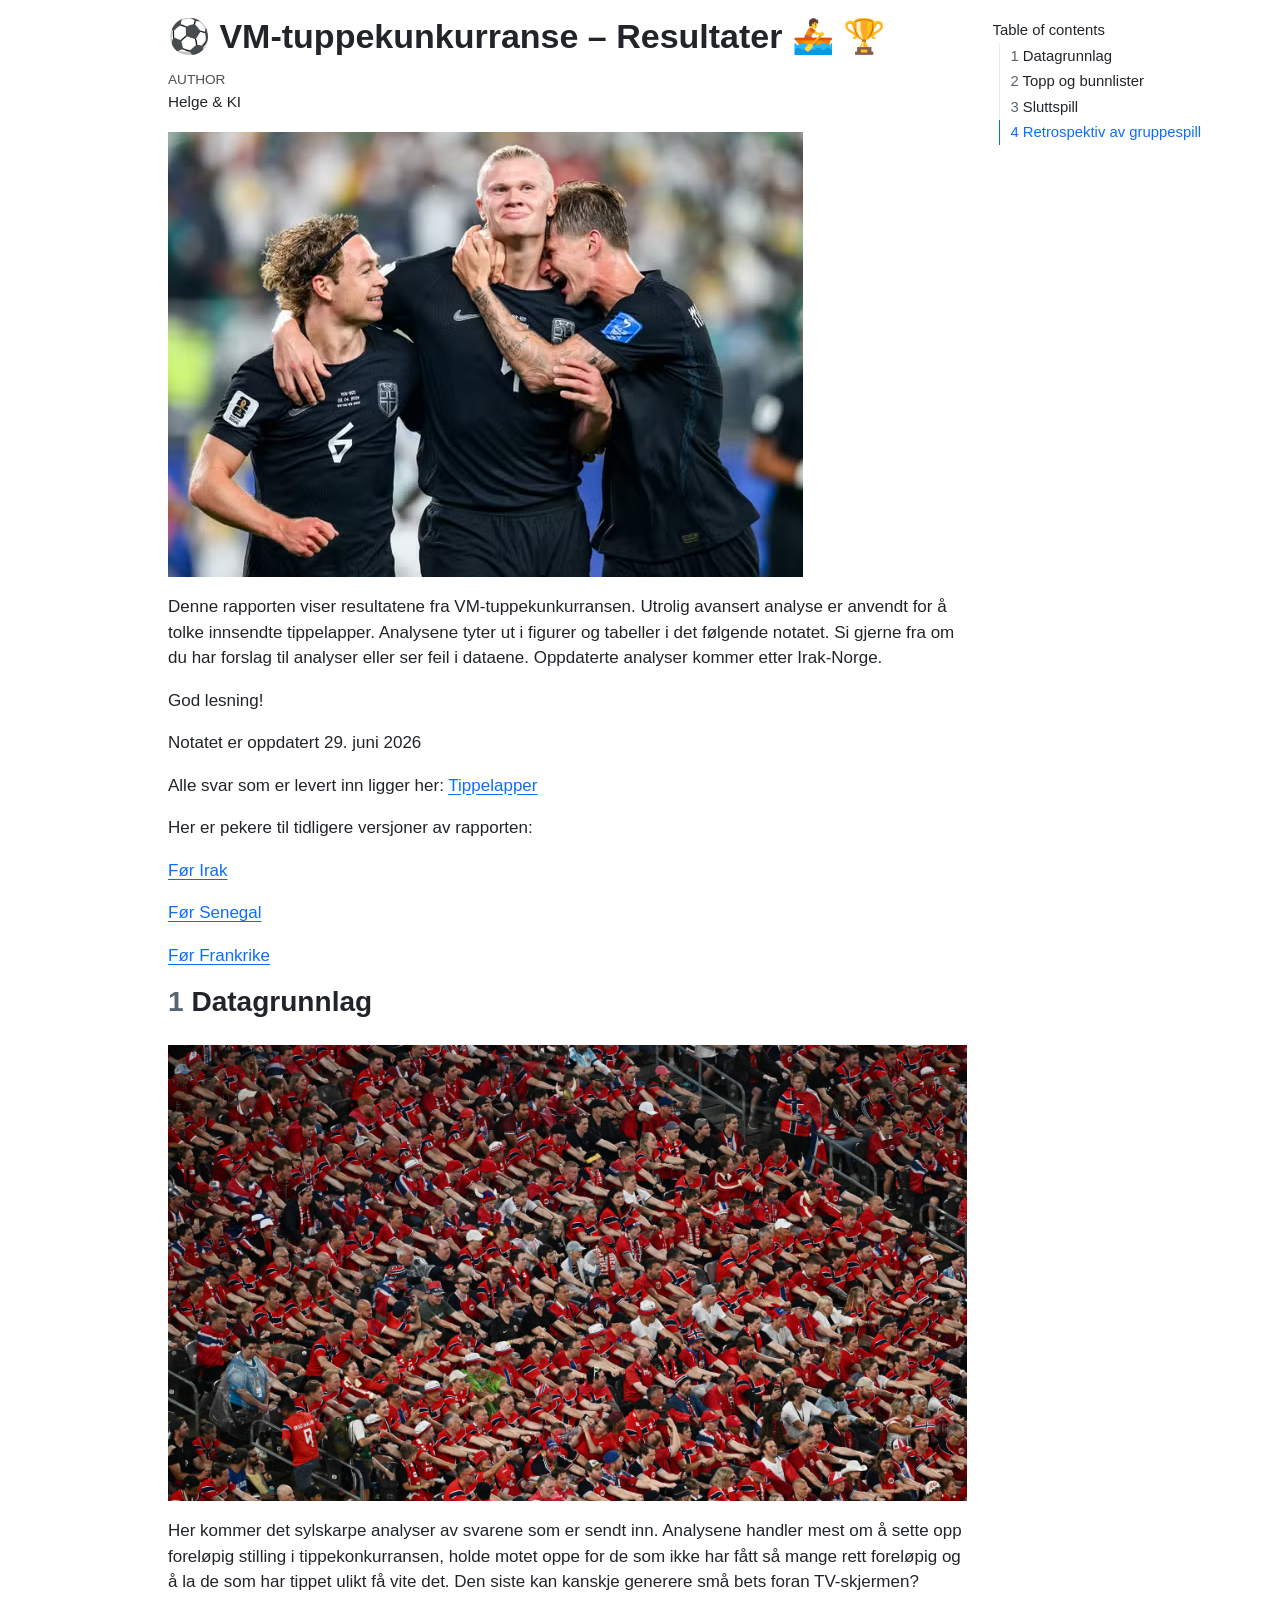
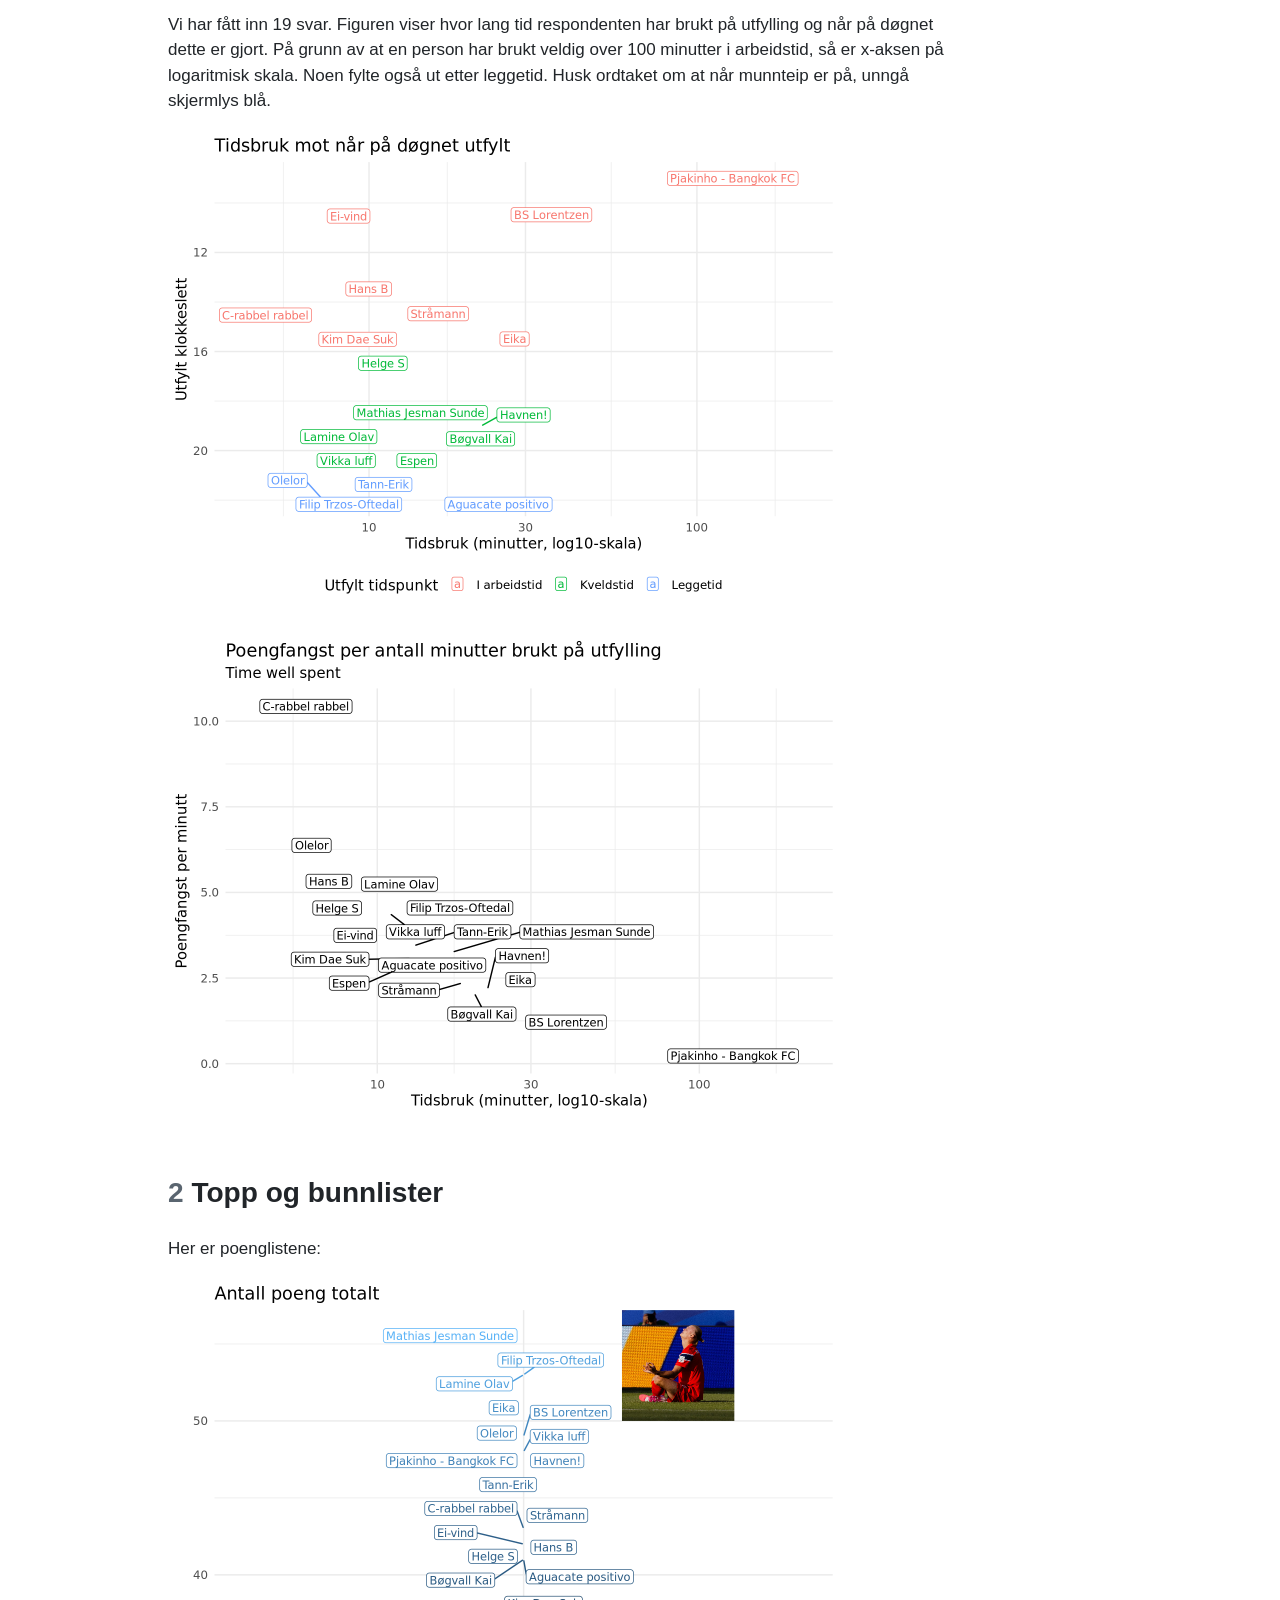
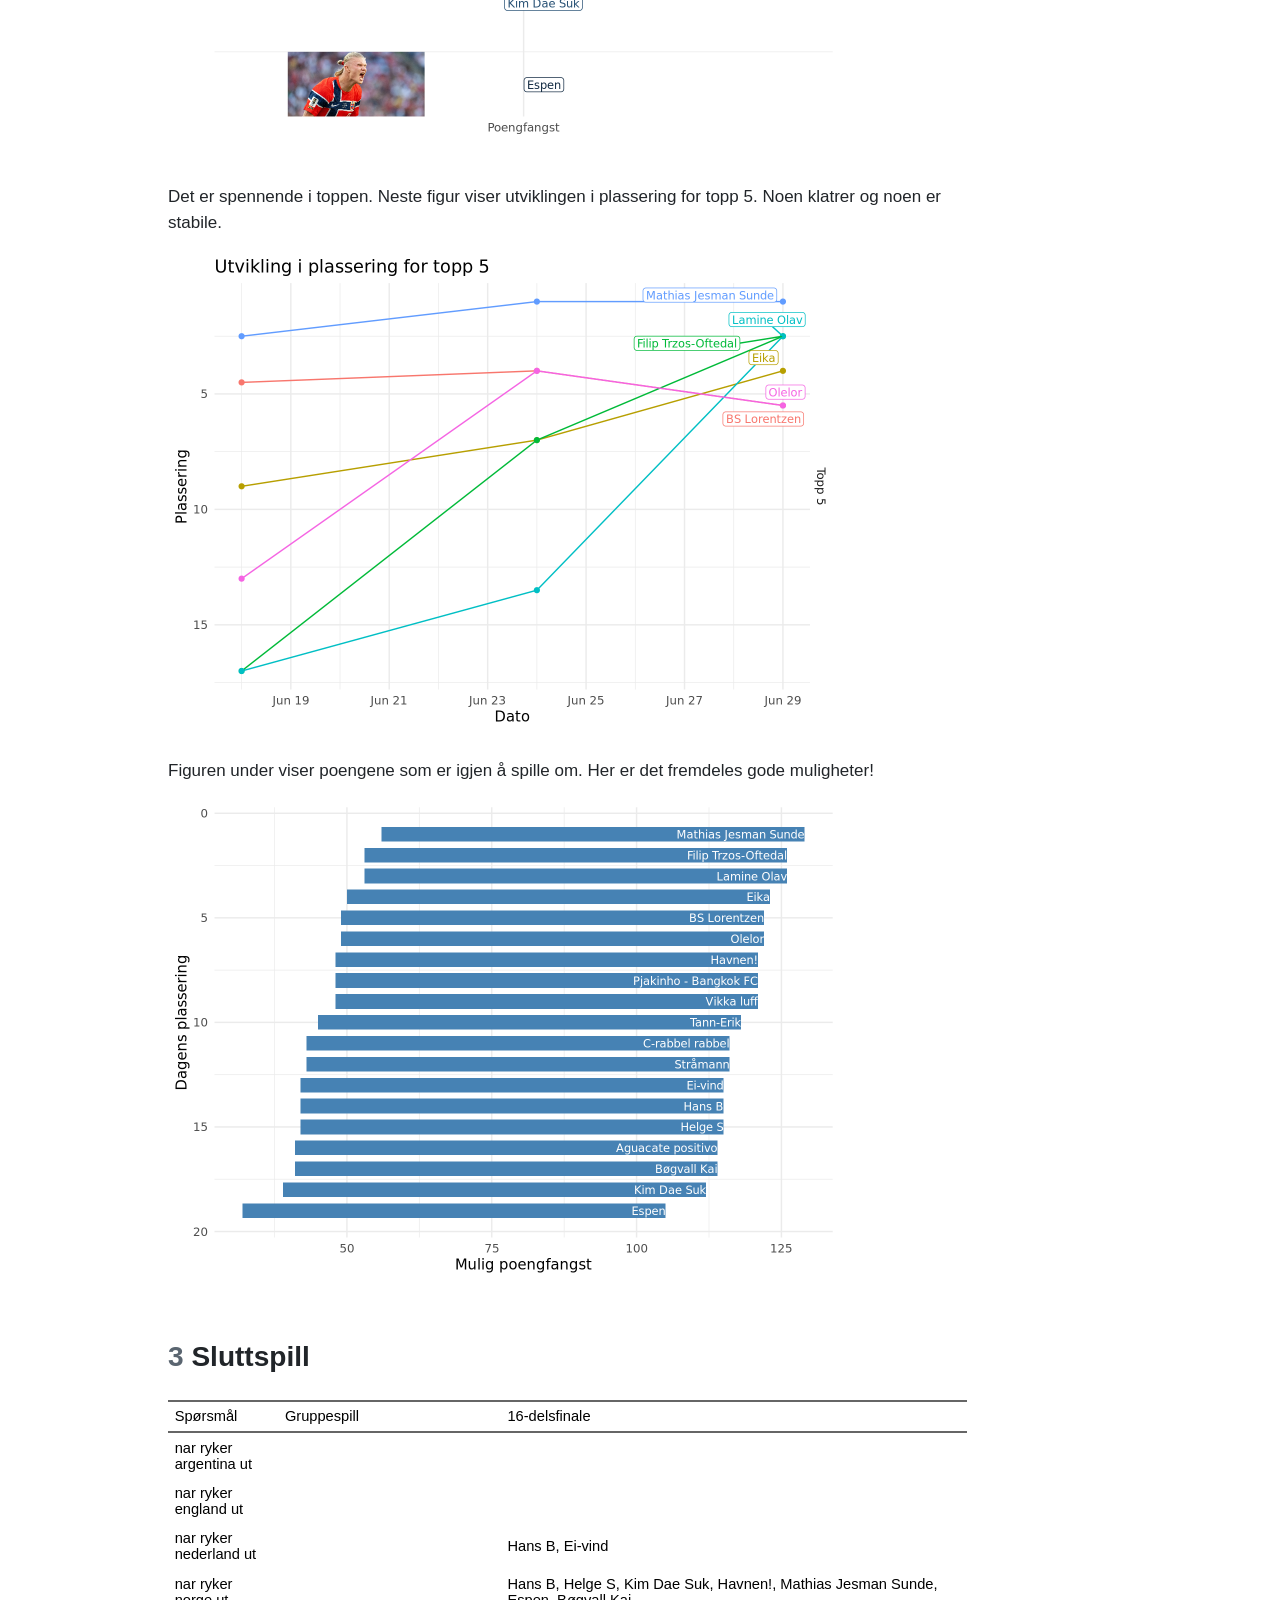
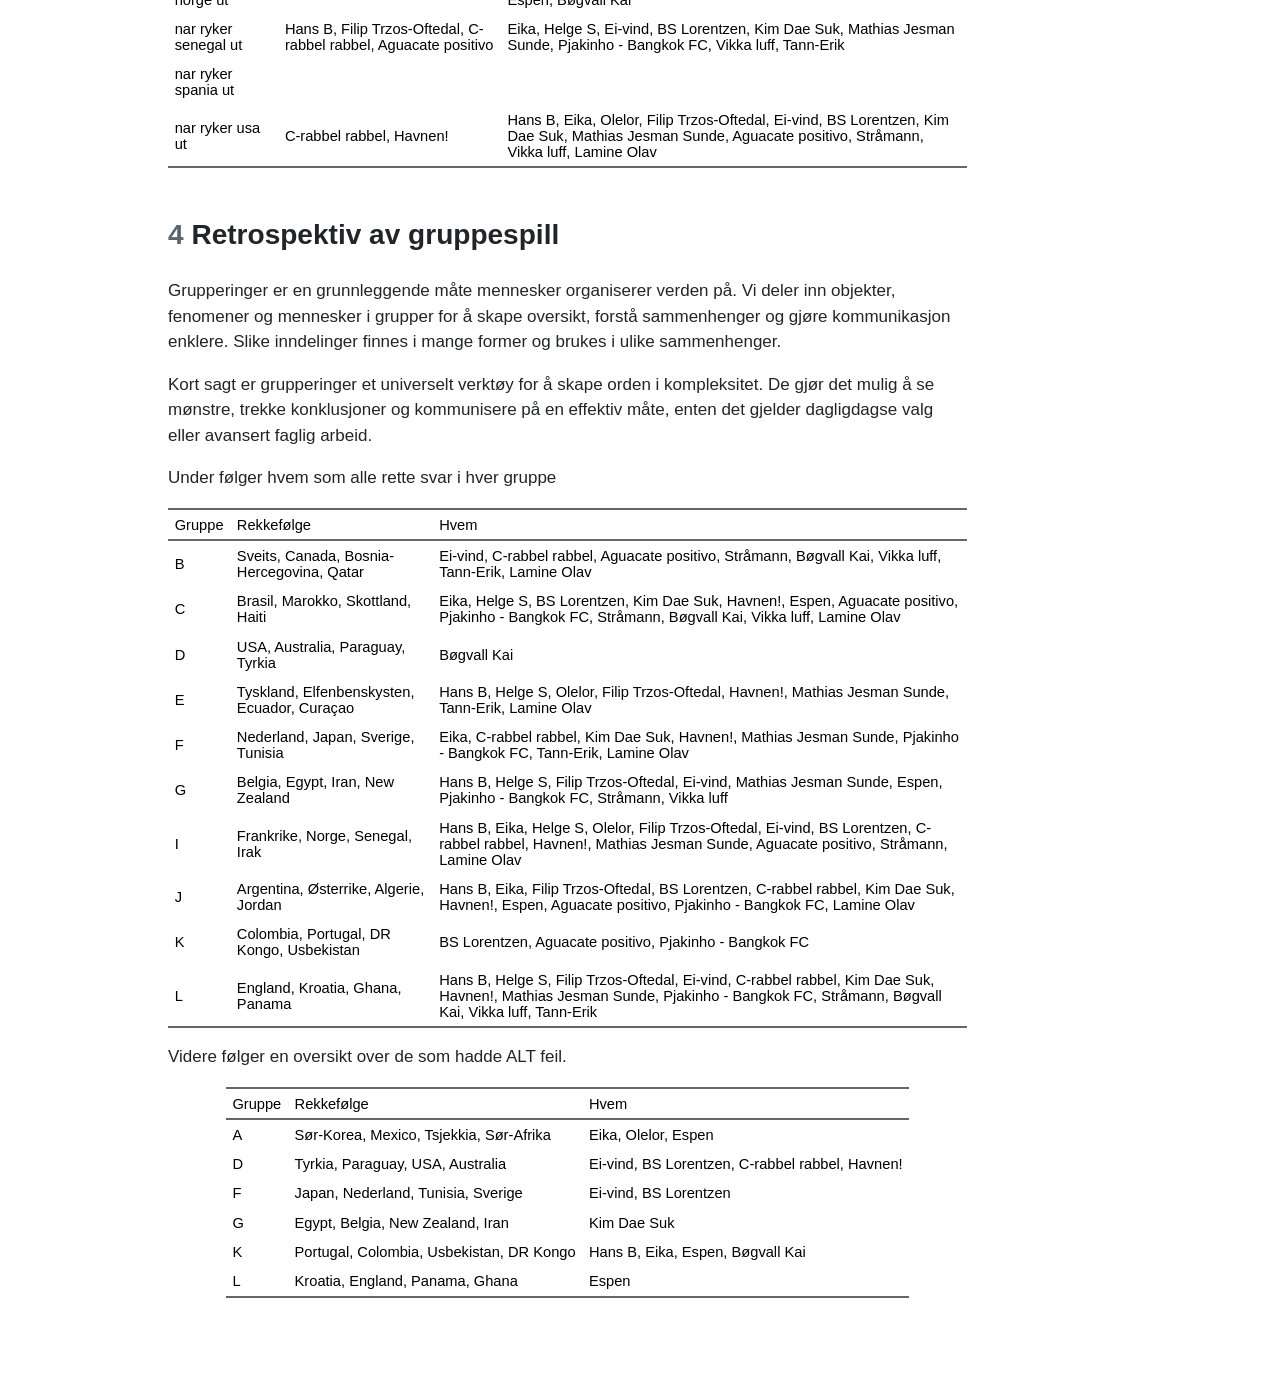
==== commit 0aa2a3f2: "Ferdig Elfenbenskysten?" ====
--- a/docs/index.html
+++ b/docs/index.html
@@ -50,8 +50,8 @@
   <ul>
   <li><a href="#datagrunnlag" id="toc-datagrunnlag" class="nav-link active" data-scroll-target="#datagrunnlag"><span class="header-section-number">1</span> Datagrunnlag</a></li>
   <li><a href="#topp-og-bunnlister" id="toc-topp-og-bunnlister" class="nav-link" data-scroll-target="#topp-og-bunnlister"><span class="header-section-number">2</span> Topp og bunnlister</a></li>
-  <li><a href="#innledning" id="toc-innledning" class="nav-link" data-scroll-target="#innledning"><span class="header-section-number">3</span> Innledning</a></li>
-  <li><a href="#gruppespill" id="toc-gruppespill" class="nav-link" data-scroll-target="#gruppespill"><span class="header-section-number">4</span> Gruppespill</a></li>
+  <li><a href="#sluttspill" id="toc-sluttspill" class="nav-link" data-scroll-target="#sluttspill"><span class="header-section-number">3</span> Sluttspill</a></li>
+  <li><a href="#retrospektiv-av-gruppespill" id="toc-retrospektiv-av-gruppespill" class="nav-link" data-scroll-target="#retrospektiv-av-gruppespill"><span class="header-section-number">4</span> Retrospektiv av gruppespill</a></li>
   </ul>
 </nav>
 </div>
@@ -147,38 +147,47 @@
 </div>
 </div>
 </div>
-<!-- ## Poeng som gjenstår å spela om -->
-<!-- Her komme info om kor mange poeng folk har igjen å  få utdelt på spørsmålene som  -->
-<!-- ennå ikkje e delt ud. -->
+<p>Figuren under viser poengene som er igjen å spille om. Her er det fremdeles gode muligheter!</p>
+<div class="cell">
+<div class="cell-output-display">
+<div>
+<figure class="figure">
+<p><img src="index_files/figure-html/gjenstaar-1.png" class="img-fluid figure-img" width="672"></p>
+</figure>
+</div>
+</div>
+</div>
 </section>
-<section id="innledning" class="level2" data-number="3">
-<h2 data-number="3" class="anchored" data-anchor-id="innledning"><span class="header-section-number">3</span> Innledning</h2>
-<div class="cell">
-<div class="cell-output-display">
-<div class="tabwid"><style>.cl-3a6c83ce{table-layout:auto;}.cl-3a61c86c{font-family:'Arial';font-size:11pt;font-weight:normal;font-style:normal;text-decoration:none;color:rgba(0, 0, 0, 1.00);background-color:transparent;}.cl-3a6875a4{margin:0;text-align:left;border-bottom: 0 solid rgba(0, 0, 0, 1.00);border-top: 0 solid rgba(0, 0, 0, 1.00);border-left: 0 solid rgba(0, 0, 0, 1.00);border-right: 0 solid rgba(0, 0, 0, 1.00);padding-bottom:5pt;padding-top:5pt;padding-left:5pt;padding-right:5pt;line-height: 1;background-color:transparent;}.cl-3a689886{background-color:transparent;vertical-align: middle;border-bottom: 1.5pt solid rgba(102, 102, 102, 1.00);border-top: 1.5pt solid rgba(102, 102, 102, 1.00);border-left: 0 solid rgba(0, 0, 0, 1.00);border-right: 0 solid rgba(0, 0, 0, 1.00);margin-bottom:0;margin-top:0;margin-left:0;margin-right:0;}.cl-3a68989a{background-color:transparent;vertical-align: middle;border-bottom: 0 solid rgba(0, 0, 0, 1.00);border-top: 0 solid rgba(0, 0, 0, 1.00);border-left: 0 solid rgba(0, 0, 0, 1.00);border-right: 0 solid rgba(0, 0, 0, 1.00);margin-bottom:0;margin-top:0;margin-left:0;margin-right:0;}.cl-3a68989b{background-color:transparent;vertical-align: middle;border-bottom: 1.5pt solid rgba(102, 102, 102, 1.00);border-top: 0 solid rgba(0, 0, 0, 1.00);border-left: 0 solid rgba(0, 0, 0, 1.00);border-right: 0 solid rgba(0, 0, 0, 1.00);margin-bottom:0;margin-top:0;margin-left:0;margin-right:0;}</style><table data-quarto-disable-processing="true" class="cl-3a6c83ce"><thead><tr style="overflow-wrap:break-word;"><th class="cl-3a689886"><p class="cl-3a6875a4"><span class="cl-3a61c86c">Spørsmål</span></p></th><th class="cl-3a689886"><p class="cl-3a6875a4"><span class="cl-3a61c86c">Gruppespill</span></p></th><th class="cl-3a689886"><p class="cl-3a6875a4"><span class="cl-3a61c86c">16-delsfinale</span></p></th></tr></thead><tbody><tr style="overflow-wrap:break-word;"><td class="cl-3a68989a"><p class="cl-3a6875a4"><span class="cl-3a61c86c">nar ryker argentina ut</span></p></td><td class="cl-3a68989a"><p class="cl-3a6875a4"><span class="cl-3a61c86c"></span></p></td><td class="cl-3a68989a"><p class="cl-3a6875a4"><span class="cl-3a61c86c"></span></p></td></tr><tr style="overflow-wrap:break-word;"><td class="cl-3a68989a"><p class="cl-3a6875a4"><span class="cl-3a61c86c">nar ryker england ut</span></p></td><td class="cl-3a68989a"><p class="cl-3a6875a4"><span class="cl-3a61c86c"></span></p></td><td class="cl-3a68989a"><p class="cl-3a6875a4"><span class="cl-3a61c86c"></span></p></td></tr><tr style="overflow-wrap:break-word;"><td class="cl-3a68989a"><p class="cl-3a6875a4"><span class="cl-3a61c86c">nar ryker nederland ut</span></p></td><td class="cl-3a68989a"><p class="cl-3a6875a4"><span class="cl-3a61c86c"></span></p></td><td class="cl-3a68989a"><p class="cl-3a6875a4"><span class="cl-3a61c86c">Hans B, Ei-vind</span></p></td></tr><tr style="overflow-wrap:break-word;"><td class="cl-3a68989a"><p class="cl-3a6875a4"><span class="cl-3a61c86c">nar ryker norge ut</span></p></td><td class="cl-3a68989a"><p class="cl-3a6875a4"><span class="cl-3a61c86c"></span></p></td><td class="cl-3a68989a"><p class="cl-3a6875a4"><span class="cl-3a61c86c">Hans B, Helge S, Kim Dae Suk, Havnen!, Mathias Jesman Sunde, Espen, Bøgvall Kai</span></p></td></tr><tr style="overflow-wrap:break-word;"><td class="cl-3a68989a"><p class="cl-3a6875a4"><span class="cl-3a61c86c">nar ryker senegal ut</span></p></td><td class="cl-3a68989a"><p class="cl-3a6875a4"><span class="cl-3a61c86c">Hans B, Filip Trzos-Oftedal, C-rabbel rabbel, Aguacate positivo</span></p></td><td class="cl-3a68989a"><p class="cl-3a6875a4"><span class="cl-3a61c86c">Eika, Helge S, Ei-vind, BS Lorentzen, Kim Dae Suk, Mathias Jesman Sunde, Pjakinho - Bangkok FC, Vikka luff, Tann-Erik</span></p></td></tr><tr style="overflow-wrap:break-word;"><td class="cl-3a68989a"><p class="cl-3a6875a4"><span class="cl-3a61c86c">nar ryker spania ut</span></p></td><td class="cl-3a68989a"><p class="cl-3a6875a4"><span class="cl-3a61c86c"></span></p></td><td class="cl-3a68989a"><p class="cl-3a6875a4"><span class="cl-3a61c86c"></span></p></td></tr><tr style="overflow-wrap:break-word;"><td class="cl-3a68989b"><p class="cl-3a6875a4"><span class="cl-3a61c86c">nar ryker usa ut</span></p></td><td class="cl-3a68989b"><p class="cl-3a6875a4"><span class="cl-3a61c86c">C-rabbel rabbel, Havnen!</span></p></td><td class="cl-3a68989b"><p class="cl-3a6875a4"><span class="cl-3a61c86c">Hans B, Eika, Olelor, Filip Trzos-Oftedal, Ei-vind, BS Lorentzen, Kim Dae Suk, Mathias Jesman Sunde, Aguacate positivo, Stråmann, Vikka luff, Lamine Olav</span></p></td></tr></tbody></table></div>
+<section id="sluttspill" class="level2" data-number="3">
+<h2 data-number="3" class="anchored" data-anchor-id="sluttspill"><span class="header-section-number">3</span> Sluttspill</h2>
+<div class="cell">
+<div class="cell-output-display">
+<div class="tabwid"><style>.cl-73e9ba32{table-layout:auto;}.cl-73e29d06{font-family:'Arial';font-size:11pt;font-weight:normal;font-style:normal;text-decoration:none;color:rgba(0, 0, 0, 1.00);background-color:transparent;}.cl-73e5b838{margin:0;text-align:left;border-bottom: 0 solid rgba(0, 0, 0, 1.00);border-top: 0 solid rgba(0, 0, 0, 1.00);border-left: 0 solid rgba(0, 0, 0, 1.00);border-right: 0 solid rgba(0, 0, 0, 1.00);padding-bottom:5pt;padding-top:5pt;padding-left:5pt;padding-right:5pt;line-height: 1;background-color:transparent;}.cl-73e5d8fe{background-color:transparent;vertical-align: middle;border-bottom: 1.5pt solid rgba(102, 102, 102, 1.00);border-top: 1.5pt solid rgba(102, 102, 102, 1.00);border-left: 0 solid rgba(0, 0, 0, 1.00);border-right: 0 solid rgba(0, 0, 0, 1.00);margin-bottom:0;margin-top:0;margin-left:0;margin-right:0;}.cl-73e5d8ff{background-color:transparent;vertical-align: middle;border-bottom: 0 solid rgba(0, 0, 0, 1.00);border-top: 0 solid rgba(0, 0, 0, 1.00);border-left: 0 solid rgba(0, 0, 0, 1.00);border-right: 0 solid rgba(0, 0, 0, 1.00);margin-bottom:0;margin-top:0;margin-left:0;margin-right:0;}.cl-73e5d908{background-color:transparent;vertical-align: middle;border-bottom: 1.5pt solid rgba(102, 102, 102, 1.00);border-top: 0 solid rgba(0, 0, 0, 1.00);border-left: 0 solid rgba(0, 0, 0, 1.00);border-right: 0 solid rgba(0, 0, 0, 1.00);margin-bottom:0;margin-top:0;margin-left:0;margin-right:0;}</style><table data-quarto-disable-processing="true" class="cl-73e9ba32"><thead><tr style="overflow-wrap:break-word;"><th class="cl-73e5d8fe"><p class="cl-73e5b838"><span class="cl-73e29d06">Spørsmål</span></p></th><th class="cl-73e5d8fe"><p class="cl-73e5b838"><span class="cl-73e29d06">Gruppespill</span></p></th><th class="cl-73e5d8fe"><p class="cl-73e5b838"><span class="cl-73e29d06">16-delsfinale</span></p></th></tr></thead><tbody><tr style="overflow-wrap:break-word;"><td class="cl-73e5d8ff"><p class="cl-73e5b838"><span class="cl-73e29d06">nar ryker argentina ut</span></p></td><td class="cl-73e5d8ff"><p class="cl-73e5b838"><span class="cl-73e29d06"></span></p></td><td class="cl-73e5d8ff"><p class="cl-73e5b838"><span class="cl-73e29d06"></span></p></td></tr><tr style="overflow-wrap:break-word;"><td class="cl-73e5d8ff"><p class="cl-73e5b838"><span class="cl-73e29d06">nar ryker england ut</span></p></td><td class="cl-73e5d8ff"><p class="cl-73e5b838"><span class="cl-73e29d06"></span></p></td><td class="cl-73e5d8ff"><p class="cl-73e5b838"><span class="cl-73e29d06"></span></p></td></tr><tr style="overflow-wrap:break-word;"><td class="cl-73e5d8ff"><p class="cl-73e5b838"><span class="cl-73e29d06">nar ryker nederland ut</span></p></td><td class="cl-73e5d8ff"><p class="cl-73e5b838"><span class="cl-73e29d06"></span></p></td><td class="cl-73e5d8ff"><p class="cl-73e5b838"><span class="cl-73e29d06">Hans B, Ei-vind</span></p></td></tr><tr style="overflow-wrap:break-word;"><td class="cl-73e5d8ff"><p class="cl-73e5b838"><span class="cl-73e29d06">nar ryker norge ut</span></p></td><td class="cl-73e5d8ff"><p class="cl-73e5b838"><span class="cl-73e29d06"></span></p></td><td class="cl-73e5d8ff"><p class="cl-73e5b838"><span class="cl-73e29d06">Hans B, Helge S, Kim Dae Suk, Havnen!, Mathias Jesman Sunde, Espen, Bøgvall Kai</span></p></td></tr><tr style="overflow-wrap:break-word;"><td class="cl-73e5d8ff"><p class="cl-73e5b838"><span class="cl-73e29d06">nar ryker senegal ut</span></p></td><td class="cl-73e5d8ff"><p class="cl-73e5b838"><span class="cl-73e29d06">Hans B, Filip Trzos-Oftedal, C-rabbel rabbel, Aguacate positivo</span></p></td><td class="cl-73e5d8ff"><p class="cl-73e5b838"><span class="cl-73e29d06">Eika, Helge S, Ei-vind, BS Lorentzen, Kim Dae Suk, Mathias Jesman Sunde, Pjakinho - Bangkok FC, Vikka luff, Tann-Erik</span></p></td></tr><tr style="overflow-wrap:break-word;"><td class="cl-73e5d8ff"><p class="cl-73e5b838"><span class="cl-73e29d06">nar ryker spania ut</span></p></td><td class="cl-73e5d8ff"><p class="cl-73e5b838"><span class="cl-73e29d06"></span></p></td><td class="cl-73e5d8ff"><p class="cl-73e5b838"><span class="cl-73e29d06"></span></p></td></tr><tr style="overflow-wrap:break-word;"><td class="cl-73e5d908"><p class="cl-73e5b838"><span class="cl-73e29d06">nar ryker usa ut</span></p></td><td class="cl-73e5d908"><p class="cl-73e5b838"><span class="cl-73e29d06">C-rabbel rabbel, Havnen!</span></p></td><td class="cl-73e5d908"><p class="cl-73e5b838"><span class="cl-73e29d06">Hans B, Eika, Olelor, Filip Trzos-Oftedal, Ei-vind, BS Lorentzen, Kim Dae Suk, Mathias Jesman Sunde, Aguacate positivo, Stråmann, Vikka luff, Lamine Olav</span></p></td></tr></tbody></table></div>
 </div>
 </div>
 <!--Angående Frankrike-kampen, så kan to interessante spørsmål utledes fra de avgitte svarene.
 Her er det jammen mulig å diskutere seg hes. Vinner Frankrike VM og blir Mbappe toppscorer?
 De mest frankofile fyrene tror ja på begge.-->
 </section>
-<section id="gruppespill" class="level2" data-number="4">
-<h2 data-number="4" class="anchored" data-anchor-id="gruppespill"><span class="header-section-number">4</span> Gruppespill</h2>
+<section id="retrospektiv-av-gruppespill" class="level2" data-number="4">
+<h2 data-number="4" class="anchored" data-anchor-id="retrospektiv-av-gruppespill"><span class="header-section-number">4</span> Retrospektiv av gruppespill</h2>
 <p>Grupperinger er en grunnleggende måte mennesker organiserer verden på. Vi deler inn objekter, fenomener og mennesker i grupper for å skape oversikt, forstå sammenhenger og gjøre kommunikasjon enklere. Slike inndelinger finnes i mange former og brukes i ulike sammenhenger.</p>
 <p>Kort sagt er grupperinger et universelt verktøy for å skape orden i kompleksitet. De gjør det mulig å se mønstre, trekke konklusjoner og kommunisere på en effektiv måte, enten det gjelder dagligdagse valg eller avansert faglig arbeid.</p>
 <p>Under følger hvem som alle rette svar i hver gruppe</p>
 <div class="cell">
 <div class="cell-output-display">
-<div class="tabwid"><style>.cl-3c4b977a{table-layout:auto;}.cl-3c4501a8{font-family:'Arial';font-size:11pt;font-weight:normal;font-style:normal;text-decoration:none;color:rgba(0, 0, 0, 1.00);background-color:transparent;}.cl-3c47d2ac{margin:0;text-align:left;border-bottom: 0 solid rgba(0, 0, 0, 1.00);border-top: 0 solid rgba(0, 0, 0, 1.00);border-left: 0 solid rgba(0, 0, 0, 1.00);border-right: 0 solid rgba(0, 0, 0, 1.00);padding-bottom:5pt;padding-top:5pt;padding-left:5pt;padding-right:5pt;line-height: 1;background-color:transparent;}.cl-3c47efbc{background-color:transparent;vertical-align: middle;border-bottom: 1.5pt solid rgba(102, 102, 102, 1.00);border-top: 1.5pt solid rgba(102, 102, 102, 1.00);border-left: 0 solid rgba(0, 0, 0, 1.00);border-right: 0 solid rgba(0, 0, 0, 1.00);margin-bottom:0;margin-top:0;margin-left:0;margin-right:0;}.cl-3c47efc6{background-color:transparent;vertical-align: middle;border-bottom: 0 solid rgba(0, 0, 0, 1.00);border-top: 0 solid rgba(0, 0, 0, 1.00);border-left: 0 solid rgba(0, 0, 0, 1.00);border-right: 0 solid rgba(0, 0, 0, 1.00);margin-bottom:0;margin-top:0;margin-left:0;margin-right:0;}.cl-3c47efd0{background-color:transparent;vertical-align: middle;border-bottom: 1.5pt solid rgba(102, 102, 102, 1.00);border-top: 0 solid rgba(0, 0, 0, 1.00);border-left: 0 solid rgba(0, 0, 0, 1.00);border-right: 0 solid rgba(0, 0, 0, 1.00);margin-bottom:0;margin-top:0;margin-left:0;margin-right:0;}</style><table data-quarto-disable-processing="true" class="cl-3c4b977a"><thead><tr style="overflow-wrap:break-word;"><th class="cl-3c47efbc"><p class="cl-3c47d2ac"><span class="cl-3c4501a8">Gruppe</span></p></th><th class="cl-3c47efbc"><p class="cl-3c47d2ac"><span class="cl-3c4501a8">Rekkefølge</span></p></th><th class="cl-3c47efbc"><p class="cl-3c47d2ac"><span class="cl-3c4501a8">Hvem</span></p></th></tr></thead><tbody><tr style="overflow-wrap:break-word;"><td class="cl-3c47efc6"><p class="cl-3c47d2ac"><span class="cl-3c4501a8">B</span></p></td><td class="cl-3c47efc6"><p class="cl-3c47d2ac"><span class="cl-3c4501a8">Sveits, Canada, Bosnia-Hercegovina, Qatar</span></p></td><td class="cl-3c47efc6"><p class="cl-3c47d2ac"><span class="cl-3c4501a8">Ei-vind, C-rabbel rabbel, Aguacate positivo, Stråmann, Bøgvall Kai, Vikka luff, Tann-Erik, Lamine Olav</span></p></td></tr><tr style="overflow-wrap:break-word;"><td class="cl-3c47efc6"><p class="cl-3c47d2ac"><span class="cl-3c4501a8">C</span></p></td><td class="cl-3c47efc6"><p class="cl-3c47d2ac"><span class="cl-3c4501a8">Brasil, Marokko, Skottland, Haiti</span></p></td><td class="cl-3c47efc6"><p class="cl-3c47d2ac"><span class="cl-3c4501a8">Eika, Helge S, BS Lorentzen, Kim Dae Suk, Havnen!, Espen, Aguacate positivo, Pjakinho - Bangkok FC, Stråmann, Bøgvall Kai, Vikka luff, Lamine Olav</span></p></td></tr><tr style="overflow-wrap:break-word;"><td class="cl-3c47efc6"><p class="cl-3c47d2ac"><span class="cl-3c4501a8">D</span></p></td><td class="cl-3c47efc6"><p class="cl-3c47d2ac"><span class="cl-3c4501a8">USA, Australia, Paraguay, Tyrkia</span></p></td><td class="cl-3c47efc6"><p class="cl-3c47d2ac"><span class="cl-3c4501a8">Bøgvall Kai</span></p></td></tr><tr style="overflow-wrap:break-word;"><td class="cl-3c47efc6"><p class="cl-3c47d2ac"><span class="cl-3c4501a8">E</span></p></td><td class="cl-3c47efc6"><p class="cl-3c47d2ac"><span class="cl-3c4501a8">Tyskland, Elfenbenskysten, Ecuador, Curaçao</span></p></td><td class="cl-3c47efc6"><p class="cl-3c47d2ac"><span class="cl-3c4501a8">Hans B, Helge S, Olelor, Filip Trzos-Oftedal, Havnen!, Mathias Jesman Sunde, Tann-Erik, Lamine Olav</span></p></td></tr><tr style="overflow-wrap:break-word;"><td class="cl-3c47efc6"><p class="cl-3c47d2ac"><span class="cl-3c4501a8">F</span></p></td><td class="cl-3c47efc6"><p class="cl-3c47d2ac"><span class="cl-3c4501a8">Nederland, Japan, Sverige, Tunisia</span></p></td><td class="cl-3c47efc6"><p class="cl-3c47d2ac"><span class="cl-3c4501a8">Eika, C-rabbel rabbel, Kim Dae Suk, Havnen!, Mathias Jesman Sunde, Pjakinho - Bangkok FC, Tann-Erik, Lamine Olav</span></p></td></tr><tr style="overflow-wrap:break-word;"><td class="cl-3c47efc6"><p class="cl-3c47d2ac"><span class="cl-3c4501a8">G</span></p></td><td class="cl-3c47efc6"><p class="cl-3c47d2ac"><span class="cl-3c4501a8">Belgia, Egypt, Iran, New Zealand</span></p></td><td class="cl-3c47efc6"><p class="cl-3c47d2ac"><span class="cl-3c4501a8">Hans B, Helge S, Filip Trzos-Oftedal, Ei-vind, Mathias Jesman Sunde, Espen, Pjakinho - Bangkok FC, Stråmann, Vikka luff</span></p></td></tr><tr style="overflow-wrap:break-word;"><td class="cl-3c47efc6"><p class="cl-3c47d2ac"><span class="cl-3c4501a8">I</span></p></td><td class="cl-3c47efc6"><p class="cl-3c47d2ac"><span class="cl-3c4501a8">Frankrike, Norge, Senegal, Irak</span></p></td><td class="cl-3c47efc6"><p class="cl-3c47d2ac"><span class="cl-3c4501a8">Hans B, Eika, Helge S, Olelor, Filip Trzos-Oftedal, Ei-vind, BS Lorentzen, C-rabbel rabbel, Havnen!, Mathias Jesman Sunde, Aguacate positivo, Stråmann, Lamine Olav</span></p></td></tr><tr style="overflow-wrap:break-word;"><td class="cl-3c47efc6"><p class="cl-3c47d2ac"><span class="cl-3c4501a8">J</span></p></td><td class="cl-3c47efc6"><p class="cl-3c47d2ac"><span class="cl-3c4501a8">Argentina, Østerrike, Algerie, Jordan</span></p></td><td class="cl-3c47efc6"><p class="cl-3c47d2ac"><span class="cl-3c4501a8">Hans B, Eika, Filip Trzos-Oftedal, BS Lorentzen, C-rabbel rabbel, Kim Dae Suk, Havnen!, Espen, Aguacate positivo, Pjakinho - Bangkok FC, Lamine Olav</span></p></td></tr><tr style="overflow-wrap:break-word;"><td class="cl-3c47efc6"><p class="cl-3c47d2ac"><span class="cl-3c4501a8">K</span></p></td><td class="cl-3c47efc6"><p class="cl-3c47d2ac"><span class="cl-3c4501a8">Colombia, Portugal, DR Kongo, Usbekistan</span></p></td><td class="cl-3c47efc6"><p class="cl-3c47d2ac"><span class="cl-3c4501a8">BS Lorentzen, Aguacate positivo, Pjakinho - Bangkok FC</span></p></td></tr><tr style="overflow-wrap:break-word;"><td class="cl-3c47efd0"><p class="cl-3c47d2ac"><span class="cl-3c4501a8">L</span></p></td><td class="cl-3c47efd0"><p class="cl-3c47d2ac"><span class="cl-3c4501a8">England, Kroatia, Ghana, Panama</span></p></td><td class="cl-3c47efd0"><p class="cl-3c47d2ac"><span class="cl-3c4501a8">Hans B, Helge S, Filip Trzos-Oftedal, Ei-vind, C-rabbel rabbel, Kim Dae Suk, Havnen!, Mathias Jesman Sunde, Pjakinho - Bangkok FC, Stråmann, Bøgvall Kai, Vikka luff, Tann-Erik</span></p></td></tr></tbody></table></div>
+<div class="tabwid"><style>.cl-75c5de3a{table-layout:auto;}.cl-75bf58c6{font-family:'Arial';font-size:11pt;font-weight:normal;font-style:normal;text-decoration:none;color:rgba(0, 0, 0, 1.00);background-color:transparent;}.cl-75c225f6{margin:0;text-align:left;border-bottom: 0 solid rgba(0, 0, 0, 1.00);border-top: 0 solid rgba(0, 0, 0, 1.00);border-left: 0 solid rgba(0, 0, 0, 1.00);border-right: 0 solid rgba(0, 0, 0, 1.00);padding-bottom:5pt;padding-top:5pt;padding-left:5pt;padding-right:5pt;line-height: 1;background-color:transparent;}.cl-75c244aa{background-color:transparent;vertical-align: middle;border-bottom: 1.5pt solid rgba(102, 102, 102, 1.00);border-top: 1.5pt solid rgba(102, 102, 102, 1.00);border-left: 0 solid rgba(0, 0, 0, 1.00);border-right: 0 solid rgba(0, 0, 0, 1.00);margin-bottom:0;margin-top:0;margin-left:0;margin-right:0;}.cl-75c244b4{background-color:transparent;vertical-align: middle;border-bottom: 0 solid rgba(0, 0, 0, 1.00);border-top: 0 solid rgba(0, 0, 0, 1.00);border-left: 0 solid rgba(0, 0, 0, 1.00);border-right: 0 solid rgba(0, 0, 0, 1.00);margin-bottom:0;margin-top:0;margin-left:0;margin-right:0;}.cl-75c244be{background-color:transparent;vertical-align: middle;border-bottom: 1.5pt solid rgba(102, 102, 102, 1.00);border-top: 0 solid rgba(0, 0, 0, 1.00);border-left: 0 solid rgba(0, 0, 0, 1.00);border-right: 0 solid rgba(0, 0, 0, 1.00);margin-bottom:0;margin-top:0;margin-left:0;margin-right:0;}</style><table data-quarto-disable-processing="true" class="cl-75c5de3a"><thead><tr style="overflow-wrap:break-word;"><th class="cl-75c244aa"><p class="cl-75c225f6"><span class="cl-75bf58c6">Gruppe</span></p></th><th class="cl-75c244aa"><p class="cl-75c225f6"><span class="cl-75bf58c6">Rekkefølge</span></p></th><th class="cl-75c244aa"><p class="cl-75c225f6"><span class="cl-75bf58c6">Hvem</span></p></th></tr></thead><tbody><tr style="overflow-wrap:break-word;"><td class="cl-75c244b4"><p class="cl-75c225f6"><span class="cl-75bf58c6">B</span></p></td><td class="cl-75c244b4"><p class="cl-75c225f6"><span class="cl-75bf58c6">Sveits, Canada, Bosnia-Hercegovina, Qatar</span></p></td><td class="cl-75c244b4"><p class="cl-75c225f6"><span class="cl-75bf58c6">Ei-vind, C-rabbel rabbel, Aguacate positivo, Stråmann, Bøgvall Kai, Vikka luff, Tann-Erik, Lamine Olav</span></p></td></tr><tr style="overflow-wrap:break-word;"><td class="cl-75c244b4"><p class="cl-75c225f6"><span class="cl-75bf58c6">C</span></p></td><td class="cl-75c244b4"><p class="cl-75c225f6"><span class="cl-75bf58c6">Brasil, Marokko, Skottland, Haiti</span></p></td><td class="cl-75c244b4"><p class="cl-75c225f6"><span class="cl-75bf58c6">Eika, Helge S, BS Lorentzen, Kim Dae Suk, Havnen!, Espen, Aguacate positivo, Pjakinho - Bangkok FC, Stråmann, Bøgvall Kai, Vikka luff, Lamine Olav</span></p></td></tr><tr style="overflow-wrap:break-word;"><td class="cl-75c244b4"><p class="cl-75c225f6"><span class="cl-75bf58c6">D</span></p></td><td class="cl-75c244b4"><p class="cl-75c225f6"><span class="cl-75bf58c6">USA, Australia, Paraguay, Tyrkia</span></p></td><td class="cl-75c244b4"><p class="cl-75c225f6"><span class="cl-75bf58c6">Bøgvall Kai</span></p></td></tr><tr style="overflow-wrap:break-word;"><td class="cl-75c244b4"><p class="cl-75c225f6"><span class="cl-75bf58c6">E</span></p></td><td class="cl-75c244b4"><p class="cl-75c225f6"><span class="cl-75bf58c6">Tyskland, Elfenbenskysten, Ecuador, Curaçao</span></p></td><td class="cl-75c244b4"><p class="cl-75c225f6"><span class="cl-75bf58c6">Hans B, Helge S, Olelor, Filip Trzos-Oftedal, Havnen!, Mathias Jesman Sunde, Tann-Erik, Lamine Olav</span></p></td></tr><tr style="overflow-wrap:break-word;"><td class="cl-75c244b4"><p class="cl-75c225f6"><span class="cl-75bf58c6">F</span></p></td><td class="cl-75c244b4"><p class="cl-75c225f6"><span class="cl-75bf58c6">Nederland, Japan, Sverige, Tunisia</span></p></td><td class="cl-75c244b4"><p class="cl-75c225f6"><span class="cl-75bf58c6">Eika, C-rabbel rabbel, Kim Dae Suk, Havnen!, Mathias Jesman Sunde, Pjakinho - Bangkok FC, Tann-Erik, Lamine Olav</span></p></td></tr><tr style="overflow-wrap:break-word;"><td class="cl-75c244b4"><p class="cl-75c225f6"><span class="cl-75bf58c6">G</span></p></td><td class="cl-75c244b4"><p class="cl-75c225f6"><span class="cl-75bf58c6">Belgia, Egypt, Iran, New Zealand</span></p></td><td class="cl-75c244b4"><p class="cl-75c225f6"><span class="cl-75bf58c6">Hans B, Helge S, Filip Trzos-Oftedal, Ei-vind, Mathias Jesman Sunde, Espen, Pjakinho - Bangkok FC, Stråmann, Vikka luff</span></p></td></tr><tr style="overflow-wrap:break-word;"><td class="cl-75c244b4"><p class="cl-75c225f6"><span class="cl-75bf58c6">I</span></p></td><td class="cl-75c244b4"><p class="cl-75c225f6"><span class="cl-75bf58c6">Frankrike, Norge, Senegal, Irak</span></p></td><td class="cl-75c244b4"><p class="cl-75c225f6"><span class="cl-75bf58c6">Hans B, Eika, Helge S, Olelor, Filip Trzos-Oftedal, Ei-vind, BS Lorentzen, C-rabbel rabbel, Havnen!, Mathias Jesman Sunde, Aguacate positivo, Stråmann, Lamine Olav</span></p></td></tr><tr style="overflow-wrap:break-word;"><td class="cl-75c244b4"><p class="cl-75c225f6"><span class="cl-75bf58c6">J</span></p></td><td class="cl-75c244b4"><p class="cl-75c225f6"><span class="cl-75bf58c6">Argentina, Østerrike, Algerie, Jordan</span></p></td><td class="cl-75c244b4"><p class="cl-75c225f6"><span class="cl-75bf58c6">Hans B, Eika, Filip Trzos-Oftedal, BS Lorentzen, C-rabbel rabbel, Kim Dae Suk, Havnen!, Espen, Aguacate positivo, Pjakinho - Bangkok FC, Lamine Olav</span></p></td></tr><tr style="overflow-wrap:break-word;"><td class="cl-75c244b4"><p class="cl-75c225f6"><span class="cl-75bf58c6">K</span></p></td><td class="cl-75c244b4"><p class="cl-75c225f6"><span class="cl-75bf58c6">Colombia, Portugal, DR Kongo, Usbekistan</span></p></td><td class="cl-75c244b4"><p class="cl-75c225f6"><span class="cl-75bf58c6">BS Lorentzen, Aguacate positivo, Pjakinho - Bangkok FC</span></p></td></tr><tr style="overflow-wrap:break-word;"><td class="cl-75c244be"><p class="cl-75c225f6"><span class="cl-75bf58c6">L</span></p></td><td class="cl-75c244be"><p class="cl-75c225f6"><span class="cl-75bf58c6">England, Kroatia, Ghana, Panama</span></p></td><td class="cl-75c244be"><p class="cl-75c225f6"><span class="cl-75bf58c6">Hans B, Helge S, Filip Trzos-Oftedal, Ei-vind, C-rabbel rabbel, Kim Dae Suk, Havnen!, Mathias Jesman Sunde, Pjakinho - Bangkok FC, Stråmann, Bøgvall Kai, Vikka luff, Tann-Erik</span></p></td></tr></tbody></table></div>
 </div>
 </div>
 <p>Videre følger en oversikt over de som hadde ALT feil.</p>
 <div class="cell">
 <div class="cell-output-display">
-<div class="tabwid"><style>.cl-3c67490c{table-layout:auto;}.cl-3c5d96aa{font-family:'Arial';font-size:11pt;font-weight:normal;font-style:normal;text-decoration:none;color:rgba(0, 0, 0, 1.00);background-color:transparent;}.cl-3c63b120{margin:0;text-align:left;border-bottom: 0 solid rgba(0, 0, 0, 1.00);border-top: 0 solid rgba(0, 0, 0, 1.00);border-left: 0 solid rgba(0, 0, 0, 1.00);border-right: 0 solid rgba(0, 0, 0, 1.00);padding-bottom:5pt;padding-top:5pt;padding-left:5pt;padding-right:5pt;line-height: 1;background-color:transparent;}.cl-3c63d060{background-color:transparent;vertical-align: middle;border-bottom: 1.5pt solid rgba(102, 102, 102, 1.00);border-top: 1.5pt solid rgba(102, 102, 102, 1.00);border-left: 0 solid rgba(0, 0, 0, 1.00);border-right: 0 solid rgba(0, 0, 0, 1.00);margin-bottom:0;margin-top:0;margin-left:0;margin-right:0;}.cl-3c63d074{background-color:transparent;vertical-align: middle;border-bottom: 0 solid rgba(0, 0, 0, 1.00);border-top: 0 solid rgba(0, 0, 0, 1.00);border-left: 0 solid rgba(0, 0, 0, 1.00);border-right: 0 solid rgba(0, 0, 0, 1.00);margin-bottom:0;margin-top:0;margin-left:0;margin-right:0;}.cl-3c63d075{background-color:transparent;vertical-align: middle;border-bottom: 1.5pt solid rgba(102, 102, 102, 1.00);border-top: 0 solid rgba(0, 0, 0, 1.00);border-left: 0 solid rgba(0, 0, 0, 1.00);border-right: 0 solid rgba(0, 0, 0, 1.00);margin-bottom:0;margin-top:0;margin-left:0;margin-right:0;}</style><table data-quarto-disable-processing="true" class="cl-3c67490c"><thead><tr style="overflow-wrap:break-word;"><th class="cl-3c63d060"><p class="cl-3c63b120"><span class="cl-3c5d96aa">Gruppe</span></p></th><th class="cl-3c63d060"><p class="cl-3c63b120"><span class="cl-3c5d96aa">Rekkefølge</span></p></th><th class="cl-3c63d060"><p class="cl-3c63b120"><span class="cl-3c5d96aa">Hvem</span></p></th></tr></thead><tbody><tr style="overflow-wrap:break-word;"><td class="cl-3c63d074"><p class="cl-3c63b120"><span class="cl-3c5d96aa">A</span></p></td><td class="cl-3c63d074"><p class="cl-3c63b120"><span class="cl-3c5d96aa">Sør-Korea, Mexico, Tsjekkia, Sør-Afrika</span></p></td><td class="cl-3c63d074"><p class="cl-3c63b120"><span class="cl-3c5d96aa">Eika, Olelor, Espen</span></p></td></tr><tr style="overflow-wrap:break-word;"><td class="cl-3c63d074"><p class="cl-3c63b120"><span class="cl-3c5d96aa">D</span></p></td><td class="cl-3c63d074"><p class="cl-3c63b120"><span class="cl-3c5d96aa">Tyrkia, Paraguay, USA, Australia</span></p></td><td class="cl-3c63d074"><p class="cl-3c63b120"><span class="cl-3c5d96aa">Ei-vind, BS Lorentzen, C-rabbel rabbel, Havnen!</span></p></td></tr><tr style="overflow-wrap:break-word;"><td class="cl-3c63d074"><p class="cl-3c63b120"><span class="cl-3c5d96aa">F</span></p></td><td class="cl-3c63d074"><p class="cl-3c63b120"><span class="cl-3c5d96aa">Japan, Nederland, Tunisia, Sverige</span></p></td><td class="cl-3c63d074"><p class="cl-3c63b120"><span class="cl-3c5d96aa">Ei-vind, BS Lorentzen</span></p></td></tr><tr style="overflow-wrap:break-word;"><td class="cl-3c63d074"><p class="cl-3c63b120"><span class="cl-3c5d96aa">G</span></p></td><td class="cl-3c63d074"><p class="cl-3c63b120"><span class="cl-3c5d96aa">Egypt, Belgia, New Zealand, Iran</span></p></td><td class="cl-3c63d074"><p class="cl-3c63b120"><span class="cl-3c5d96aa">Kim Dae Suk</span></p></td></tr><tr style="overflow-wrap:break-word;"><td class="cl-3c63d074"><p class="cl-3c63b120"><span class="cl-3c5d96aa">K</span></p></td><td class="cl-3c63d074"><p class="cl-3c63b120"><span class="cl-3c5d96aa">Portugal, Colombia, Usbekistan, DR Kongo</span></p></td><td class="cl-3c63d074"><p class="cl-3c63b120"><span class="cl-3c5d96aa">Hans B, Eika, Espen, Bøgvall Kai</span></p></td></tr><tr style="overflow-wrap:break-word;"><td class="cl-3c63d075"><p class="cl-3c63b120"><span class="cl-3c5d96aa">L</span></p></td><td class="cl-3c63d075"><p class="cl-3c63b120"><span class="cl-3c5d96aa">Kroatia, England, Panama, Ghana</span></p></td><td class="cl-3c63d075"><p class="cl-3c63b120"><span class="cl-3c5d96aa">Espen</span></p></td></tr></tbody></table></div>
-</div>
-</div>
-<p>Den neste tabellen viser et innblikk i grupperesultatene som var mest typiske og mest utypiske i tippekupongene. I den første tabellen vises de grupperesultatene som flest har tippet.</p>
+<div class="tabwid"><style>.cl-75e0ebc6{table-layout:auto;}.cl-75da755c{font-family:'Arial';font-size:11pt;font-weight:normal;font-style:normal;text-decoration:none;color:rgba(0, 0, 0, 1.00);background-color:transparent;}.cl-75dd3dc8{margin:0;text-align:left;border-bottom: 0 solid rgba(0, 0, 0, 1.00);border-top: 0 solid rgba(0, 0, 0, 1.00);border-left: 0 solid rgba(0, 0, 0, 1.00);border-right: 0 solid rgba(0, 0, 0, 1.00);padding-bottom:5pt;padding-top:5pt;padding-left:5pt;padding-right:5pt;line-height: 1;background-color:transparent;}.cl-75dd5c72{background-color:transparent;vertical-align: middle;border-bottom: 1.5pt solid rgba(102, 102, 102, 1.00);border-top: 1.5pt solid rgba(102, 102, 102, 1.00);border-left: 0 solid rgba(0, 0, 0, 1.00);border-right: 0 solid rgba(0, 0, 0, 1.00);margin-bottom:0;margin-top:0;margin-left:0;margin-right:0;}.cl-75dd5c86{background-color:transparent;vertical-align: middle;border-bottom: 0 solid rgba(0, 0, 0, 1.00);border-top: 0 solid rgba(0, 0, 0, 1.00);border-left: 0 solid rgba(0, 0, 0, 1.00);border-right: 0 solid rgba(0, 0, 0, 1.00);margin-bottom:0;margin-top:0;margin-left:0;margin-right:0;}.cl-75dd5c87{background-color:transparent;vertical-align: middle;border-bottom: 1.5pt solid rgba(102, 102, 102, 1.00);border-top: 0 solid rgba(0, 0, 0, 1.00);border-left: 0 solid rgba(0, 0, 0, 1.00);border-right: 0 solid rgba(0, 0, 0, 1.00);margin-bottom:0;margin-top:0;margin-left:0;margin-right:0;}</style><table data-quarto-disable-processing="true" class="cl-75e0ebc6"><thead><tr style="overflow-wrap:break-word;"><th class="cl-75dd5c72"><p class="cl-75dd3dc8"><span class="cl-75da755c">Gruppe</span></p></th><th class="cl-75dd5c72"><p class="cl-75dd3dc8"><span class="cl-75da755c">Rekkefølge</span></p></th><th class="cl-75dd5c72"><p class="cl-75dd3dc8"><span class="cl-75da755c">Hvem</span></p></th></tr></thead><tbody><tr style="overflow-wrap:break-word;"><td class="cl-75dd5c86"><p class="cl-75dd3dc8"><span class="cl-75da755c">A</span></p></td><td class="cl-75dd5c86"><p class="cl-75dd3dc8"><span class="cl-75da755c">Sør-Korea, Mexico, Tsjekkia, Sør-Afrika</span></p></td><td class="cl-75dd5c86"><p class="cl-75dd3dc8"><span class="cl-75da755c">Eika, Olelor, Espen</span></p></td></tr><tr style="overflow-wrap:break-word;"><td class="cl-75dd5c86"><p class="cl-75dd3dc8"><span class="cl-75da755c">D</span></p></td><td class="cl-75dd5c86"><p class="cl-75dd3dc8"><span class="cl-75da755c">Tyrkia, Paraguay, USA, Australia</span></p></td><td class="cl-75dd5c86"><p class="cl-75dd3dc8"><span class="cl-75da755c">Ei-vind, BS Lorentzen, C-rabbel rabbel, Havnen!</span></p></td></tr><tr style="overflow-wrap:break-word;"><td class="cl-75dd5c86"><p class="cl-75dd3dc8"><span class="cl-75da755c">F</span></p></td><td class="cl-75dd5c86"><p class="cl-75dd3dc8"><span class="cl-75da755c">Japan, Nederland, Tunisia, Sverige</span></p></td><td class="cl-75dd5c86"><p class="cl-75dd3dc8"><span class="cl-75da755c">Ei-vind, BS Lorentzen</span></p></td></tr><tr style="overflow-wrap:break-word;"><td class="cl-75dd5c86"><p class="cl-75dd3dc8"><span class="cl-75da755c">G</span></p></td><td class="cl-75dd5c86"><p class="cl-75dd3dc8"><span class="cl-75da755c">Egypt, Belgia, New Zealand, Iran</span></p></td><td class="cl-75dd5c86"><p class="cl-75dd3dc8"><span class="cl-75da755c">Kim Dae Suk</span></p></td></tr><tr style="overflow-wrap:break-word;"><td class="cl-75dd5c86"><p class="cl-75dd3dc8"><span class="cl-75da755c">K</span></p></td><td class="cl-75dd5c86"><p class="cl-75dd3dc8"><span class="cl-75da755c">Portugal, Colombia, Usbekistan, DR Kongo</span></p></td><td class="cl-75dd5c86"><p class="cl-75dd3dc8"><span class="cl-75da755c">Hans B, Eika, Espen, Bøgvall Kai</span></p></td></tr><tr style="overflow-wrap:break-word;"><td class="cl-75dd5c87"><p class="cl-75dd3dc8"><span class="cl-75da755c">L</span></p></td><td class="cl-75dd5c87"><p class="cl-75dd3dc8"><span class="cl-75da755c">Kroatia, England, Panama, Ghana</span></p></td><td class="cl-75dd5c87"><p class="cl-75dd3dc8"><span class="cl-75da755c">Espen</span></p></td></tr></tbody></table></div>
+</div>
+</div>
+<!-- Den neste tabellen viser et innblikk i grupperesultatene som var mest typiske og -->
+<!-- mest utypiske i tippekupongene. I den første tabellen vises de grupperesultatene  -->
+<!-- som flest har tippet.  -->
 <!-- I den neste tabellen vises de grupperesultatene som færrest har valgt. -->
 <!-- Husk å si fra til de som har tippet mest idiotisk! -->
 <!-- ## Frankrike-kampen -->
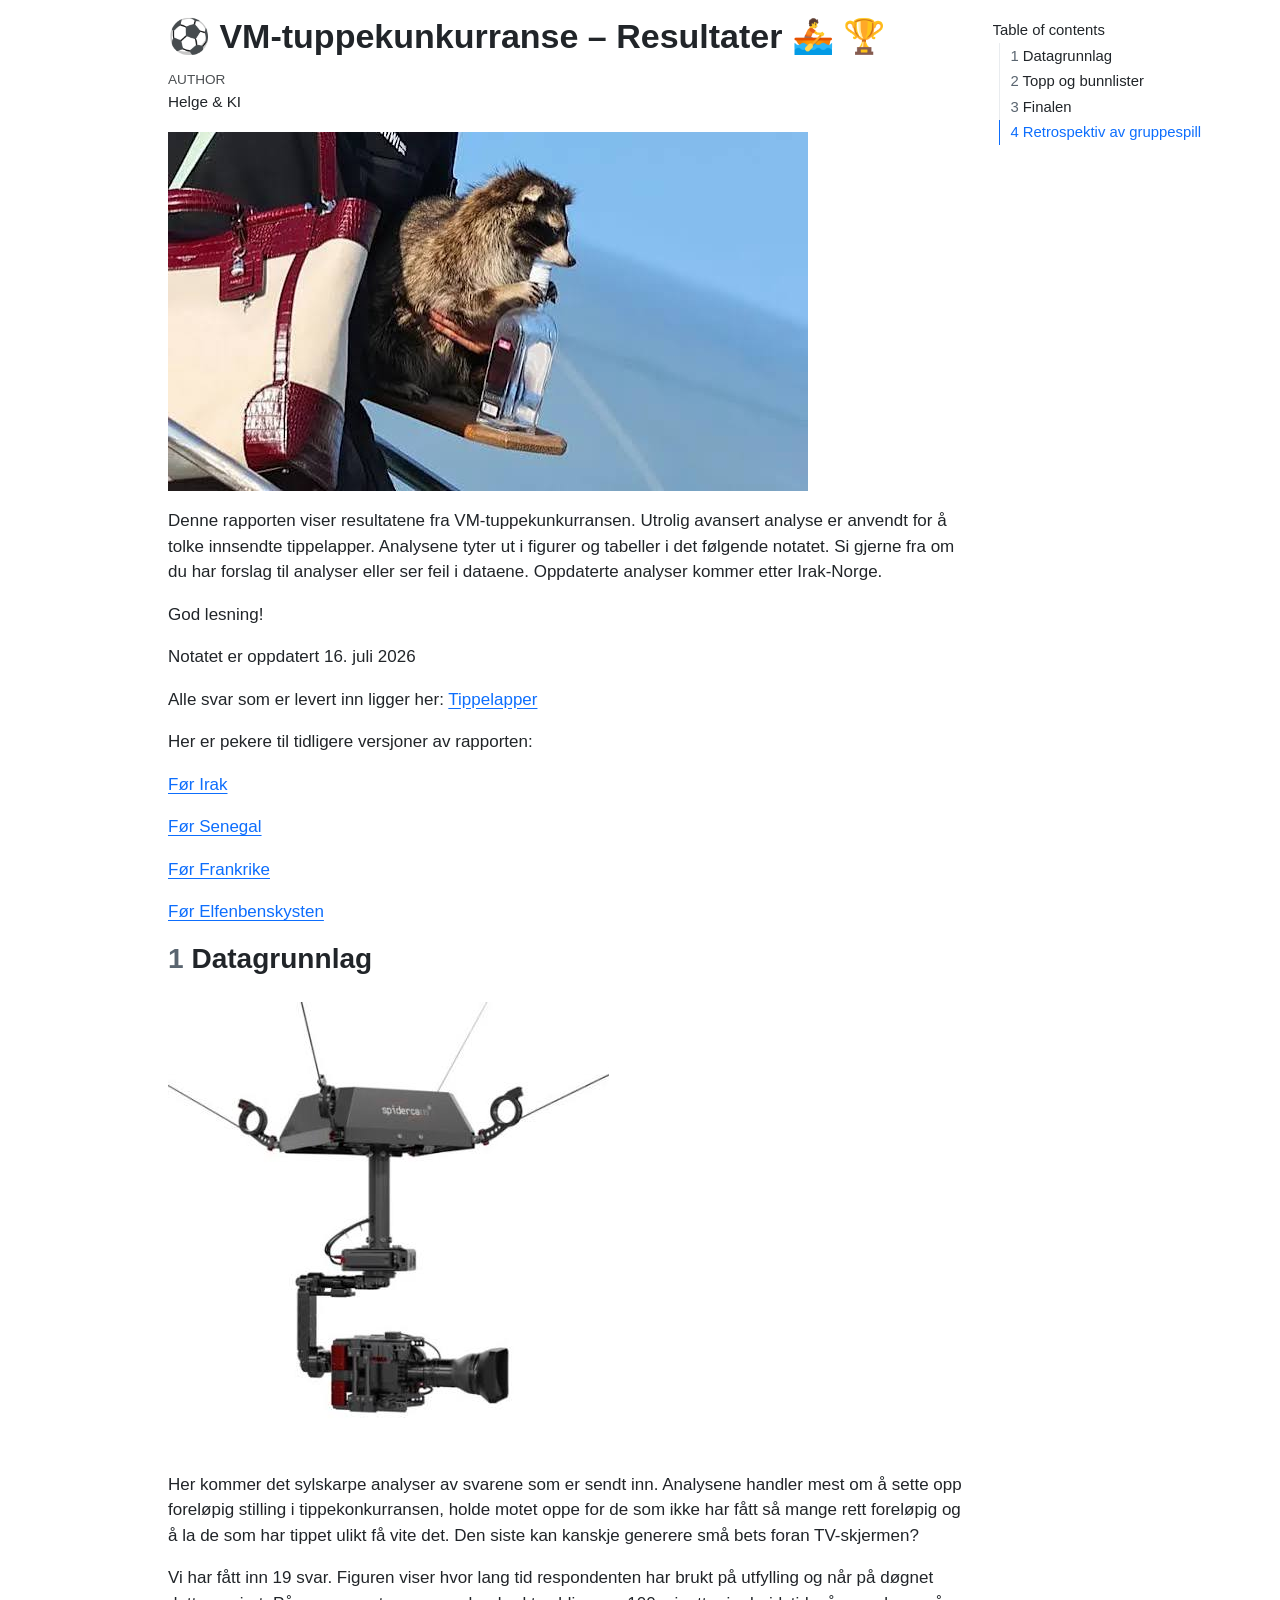
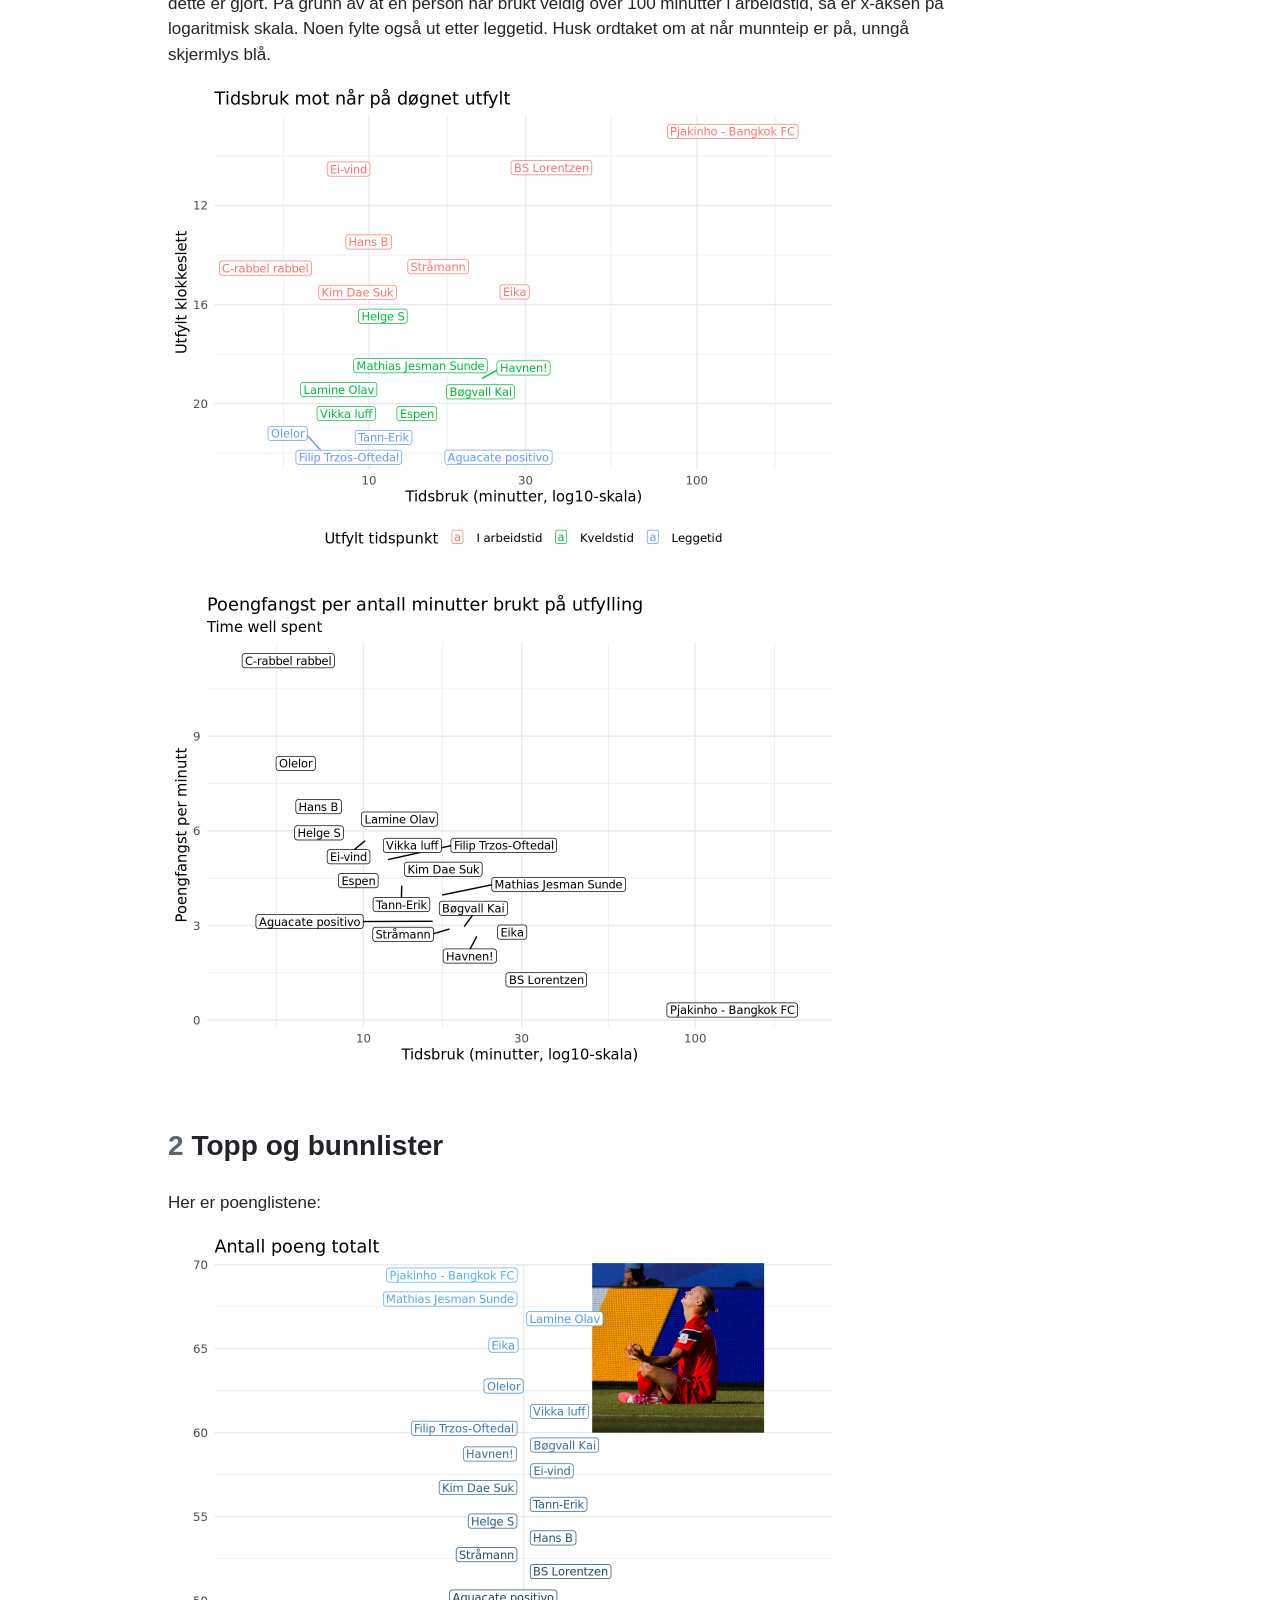
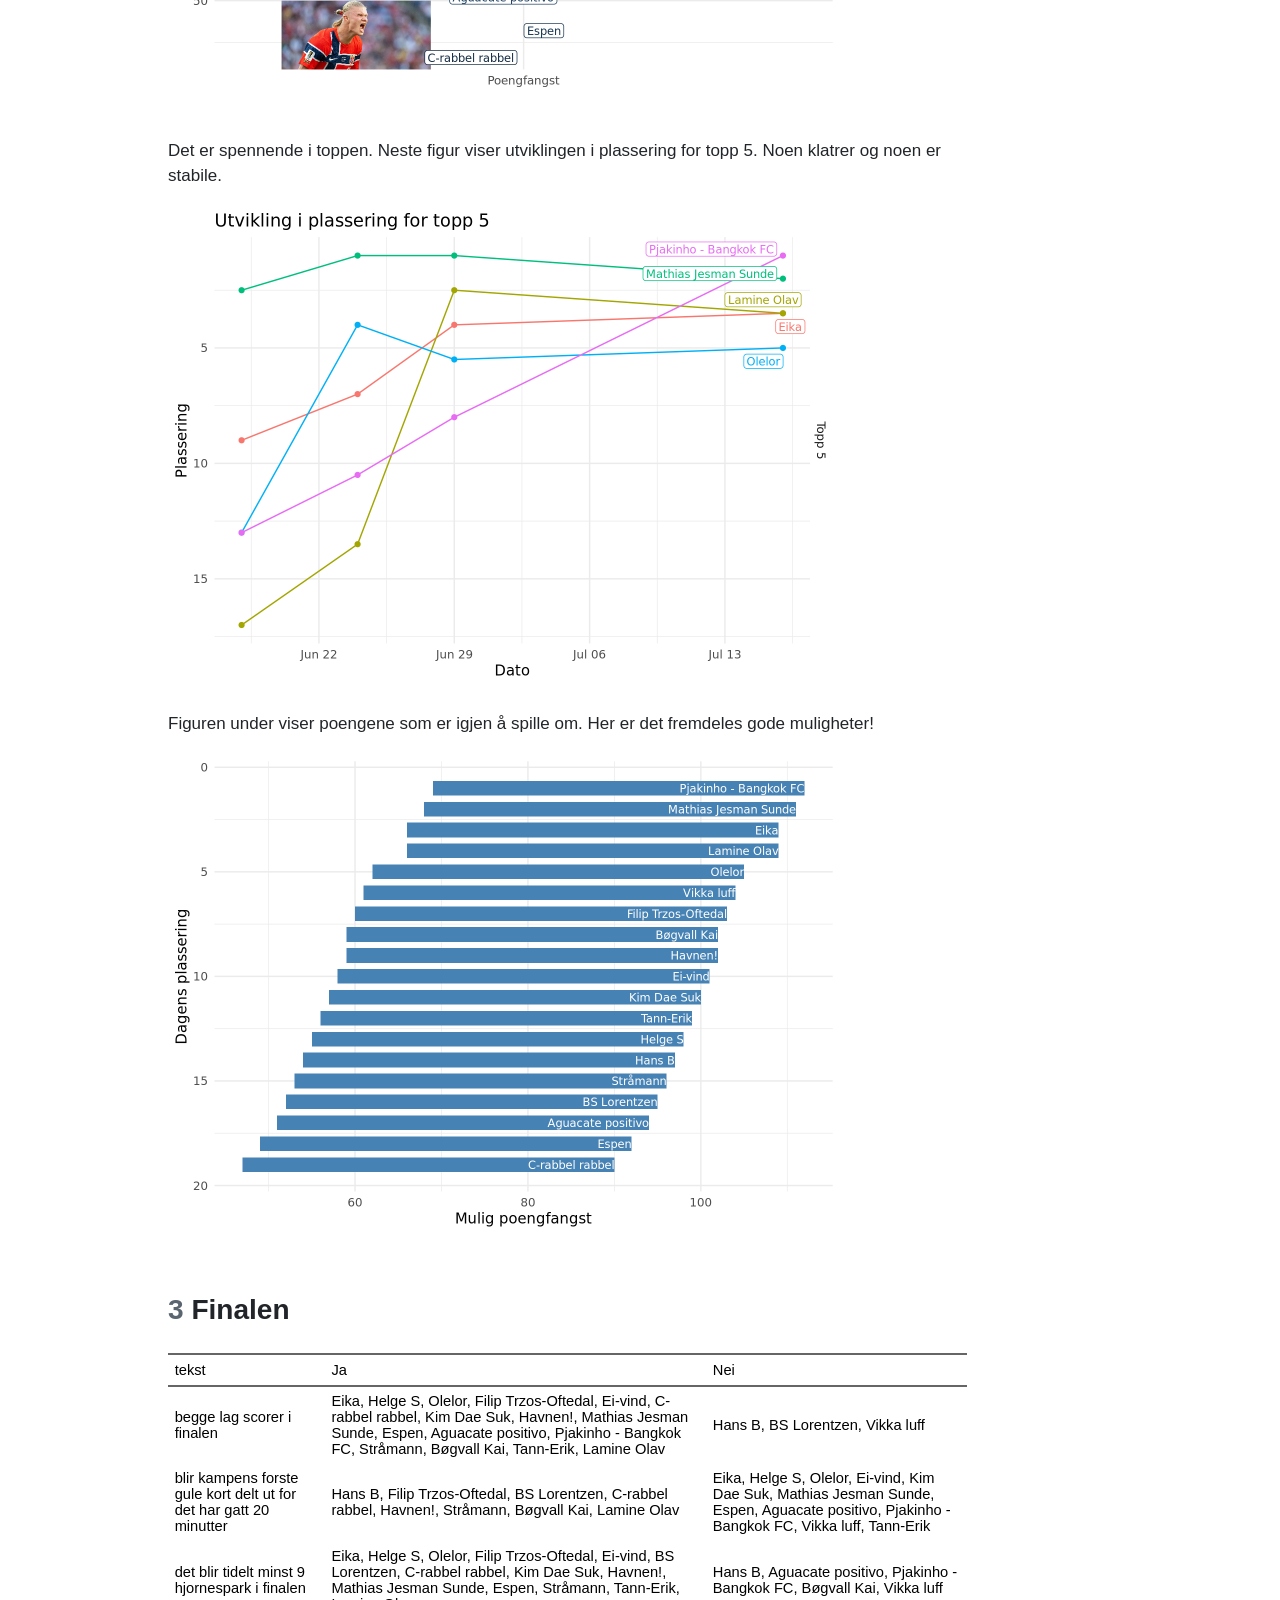
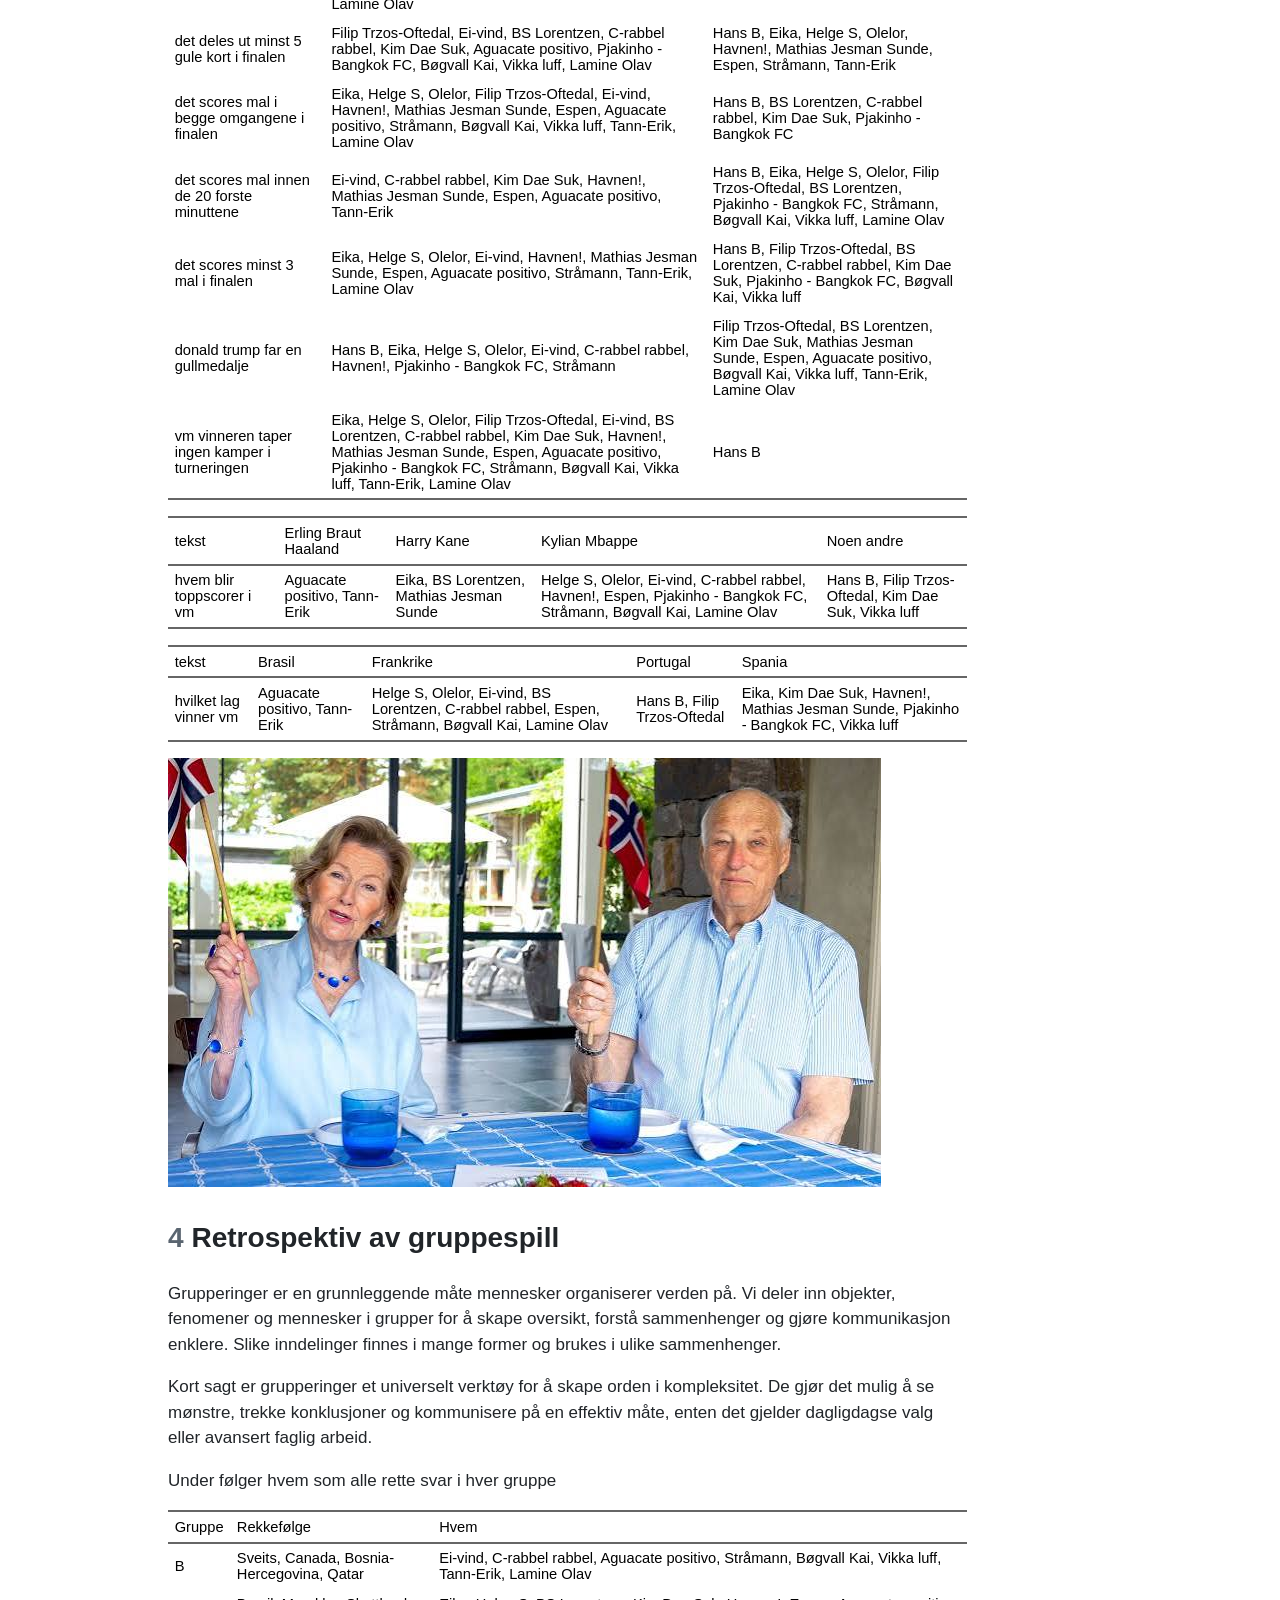
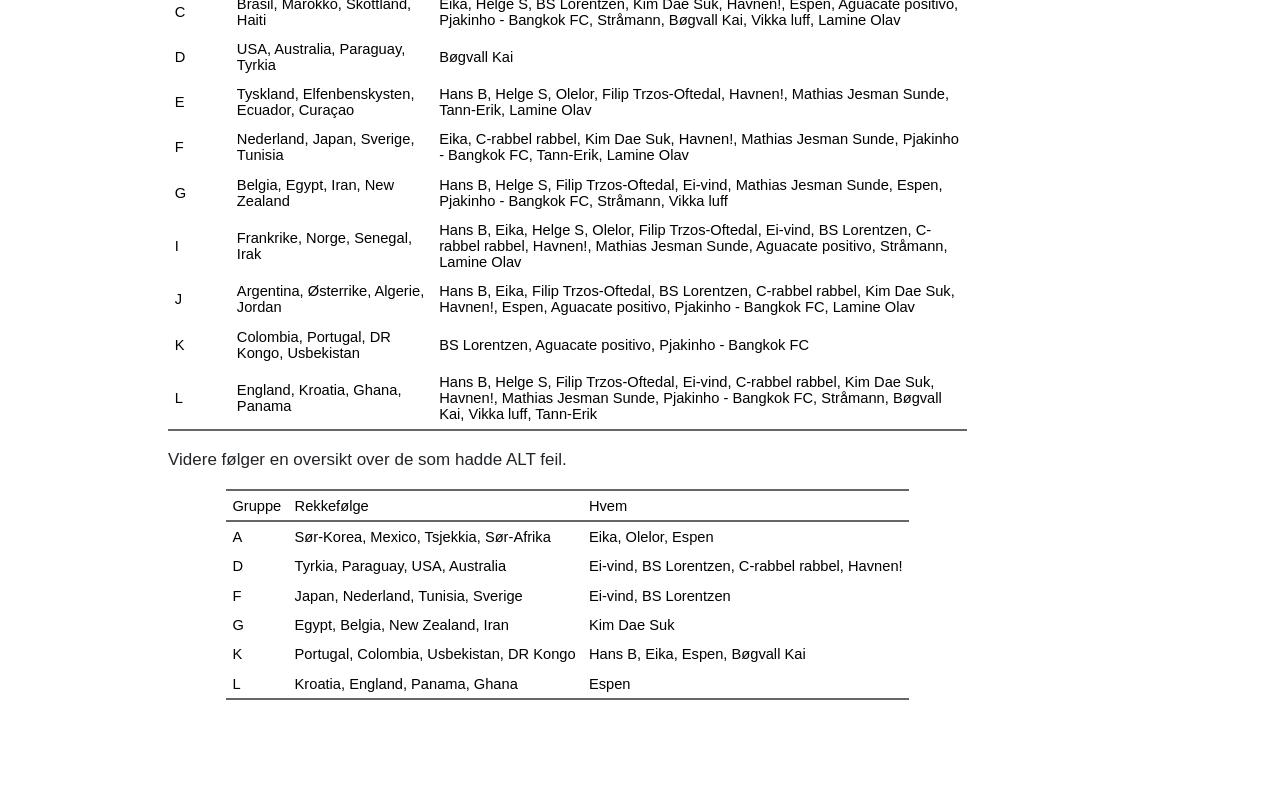
==== commit 325e1a72: "Siste mellomtid" ====
--- a/docs/index.html
+++ b/docs/index.html
@@ -50,7 +50,7 @@
   <ul>
   <li><a href="#datagrunnlag" id="toc-datagrunnlag" class="nav-link active" data-scroll-target="#datagrunnlag"><span class="header-section-number">1</span> Datagrunnlag</a></li>
   <li><a href="#topp-og-bunnlister" id="toc-topp-og-bunnlister" class="nav-link" data-scroll-target="#topp-og-bunnlister"><span class="header-section-number">2</span> Topp og bunnlister</a></li>
-  <li><a href="#sluttspill" id="toc-sluttspill" class="nav-link" data-scroll-target="#sluttspill"><span class="header-section-number">3</span> Sluttspill</a></li>
+  <li><a href="#finalen" id="toc-finalen" class="nav-link" data-scroll-target="#finalen"><span class="header-section-number">3</span> Finalen</a></li>
   <li><a href="#retrospektiv-av-gruppespill" id="toc-retrospektiv-av-gruppespill" class="nav-link" data-scroll-target="#retrospektiv-av-gruppespill"><span class="header-section-number">4</span> Retrospektiv av gruppespill</a></li>
   </ul>
 </nav>
@@ -82,18 +82,19 @@
 </header>
 
 
-<p><img src="bilder/venner.png" class="img-fluid"></p>
+<p><img src="bilder/vaskebj.png" class="img-fluid"></p>
 <p>Denne rapporten viser resultatene fra VM-tuppekunkurransen. Utrolig avansert analyse er anvendt for å tolke innsendte tippelapper. Analysene tyter ut i figurer og tabeller i det følgende notatet. Si gjerne fra om du har forslag til analyser eller ser feil i dataene. Oppdaterte analyser kommer etter Irak-Norge.</p>
 <p>God lesning!</p>
-<p>Notatet er oppdatert 29. juni 2026</p>
+<p>Notatet er oppdatert 16. juli 2026</p>
 <p>Alle svar som er levert inn ligger her: <a href="tippelapper.html">Tippelapper</a></p>
 <p>Her er pekere til tidligere versjoner av rapporten:</p>
 <p><a href="irakkampen.html">Før Irak</a></p>
 <p><a href="senegalkampen.html">Før Senegal</a></p>
 <p><a href="frankrikekampen.html">Før Frankrike</a></p>
+<p><a href="elfenbenskystkampen.html">Før Elfenbenskysten</a></p>
 <section id="datagrunnlag" class="level2" data-number="1">
 <h2 data-number="1" class="anchored" data-anchor-id="datagrunnlag"><span class="header-section-number">1</span> Datagrunnlag</h2>
-<p><img src="bilder/roing.jpg" class="img-fluid"></p>
+<p><img src="bilder/spider.png" class="img-fluid"></p>
 <p>Her kommer det sylskarpe analyser av svarene som er sendt inn. Analysene handler mest om å sette opp foreløpig stilling i tippekonkurransen, holde motet oppe for de som ikke har fått så mange rett foreløpig og å la de som har tippet ulikt få vite det. Den siste kan kanskje generere små bets foran TV-skjermen?</p>
 <!-- 
 Utfylling i tradisjonell arbeidstid er også vanlig 
@@ -158,13 +159,24 @@
 </div>
 </div>
 </section>
-<section id="sluttspill" class="level2" data-number="3">
-<h2 data-number="3" class="anchored" data-anchor-id="sluttspill"><span class="header-section-number">3</span> Sluttspill</h2>
-<div class="cell">
-<div class="cell-output-display">
-<div class="tabwid"><style>.cl-73e9ba32{table-layout:auto;}.cl-73e29d06{font-family:'Arial';font-size:11pt;font-weight:normal;font-style:normal;text-decoration:none;color:rgba(0, 0, 0, 1.00);background-color:transparent;}.cl-73e5b838{margin:0;text-align:left;border-bottom: 0 solid rgba(0, 0, 0, 1.00);border-top: 0 solid rgba(0, 0, 0, 1.00);border-left: 0 solid rgba(0, 0, 0, 1.00);border-right: 0 solid rgba(0, 0, 0, 1.00);padding-bottom:5pt;padding-top:5pt;padding-left:5pt;padding-right:5pt;line-height: 1;background-color:transparent;}.cl-73e5d8fe{background-color:transparent;vertical-align: middle;border-bottom: 1.5pt solid rgba(102, 102, 102, 1.00);border-top: 1.5pt solid rgba(102, 102, 102, 1.00);border-left: 0 solid rgba(0, 0, 0, 1.00);border-right: 0 solid rgba(0, 0, 0, 1.00);margin-bottom:0;margin-top:0;margin-left:0;margin-right:0;}.cl-73e5d8ff{background-color:transparent;vertical-align: middle;border-bottom: 0 solid rgba(0, 0, 0, 1.00);border-top: 0 solid rgba(0, 0, 0, 1.00);border-left: 0 solid rgba(0, 0, 0, 1.00);border-right: 0 solid rgba(0, 0, 0, 1.00);margin-bottom:0;margin-top:0;margin-left:0;margin-right:0;}.cl-73e5d908{background-color:transparent;vertical-align: middle;border-bottom: 1.5pt solid rgba(102, 102, 102, 1.00);border-top: 0 solid rgba(0, 0, 0, 1.00);border-left: 0 solid rgba(0, 0, 0, 1.00);border-right: 0 solid rgba(0, 0, 0, 1.00);margin-bottom:0;margin-top:0;margin-left:0;margin-right:0;}</style><table data-quarto-disable-processing="true" class="cl-73e9ba32"><thead><tr style="overflow-wrap:break-word;"><th class="cl-73e5d8fe"><p class="cl-73e5b838"><span class="cl-73e29d06">Spørsmål</span></p></th><th class="cl-73e5d8fe"><p class="cl-73e5b838"><span class="cl-73e29d06">Gruppespill</span></p></th><th class="cl-73e5d8fe"><p class="cl-73e5b838"><span class="cl-73e29d06">16-delsfinale</span></p></th></tr></thead><tbody><tr style="overflow-wrap:break-word;"><td class="cl-73e5d8ff"><p class="cl-73e5b838"><span class="cl-73e29d06">nar ryker argentina ut</span></p></td><td class="cl-73e5d8ff"><p class="cl-73e5b838"><span class="cl-73e29d06"></span></p></td><td class="cl-73e5d8ff"><p class="cl-73e5b838"><span class="cl-73e29d06"></span></p></td></tr><tr style="overflow-wrap:break-word;"><td class="cl-73e5d8ff"><p class="cl-73e5b838"><span class="cl-73e29d06">nar ryker england ut</span></p></td><td class="cl-73e5d8ff"><p class="cl-73e5b838"><span class="cl-73e29d06"></span></p></td><td class="cl-73e5d8ff"><p class="cl-73e5b838"><span class="cl-73e29d06"></span></p></td></tr><tr style="overflow-wrap:break-word;"><td class="cl-73e5d8ff"><p class="cl-73e5b838"><span class="cl-73e29d06">nar ryker nederland ut</span></p></td><td class="cl-73e5d8ff"><p class="cl-73e5b838"><span class="cl-73e29d06"></span></p></td><td class="cl-73e5d8ff"><p class="cl-73e5b838"><span class="cl-73e29d06">Hans B, Ei-vind</span></p></td></tr><tr style="overflow-wrap:break-word;"><td class="cl-73e5d8ff"><p class="cl-73e5b838"><span class="cl-73e29d06">nar ryker norge ut</span></p></td><td class="cl-73e5d8ff"><p class="cl-73e5b838"><span class="cl-73e29d06"></span></p></td><td class="cl-73e5d8ff"><p class="cl-73e5b838"><span class="cl-73e29d06">Hans B, Helge S, Kim Dae Suk, Havnen!, Mathias Jesman Sunde, Espen, Bøgvall Kai</span></p></td></tr><tr style="overflow-wrap:break-word;"><td class="cl-73e5d8ff"><p class="cl-73e5b838"><span class="cl-73e29d06">nar ryker senegal ut</span></p></td><td class="cl-73e5d8ff"><p class="cl-73e5b838"><span class="cl-73e29d06">Hans B, Filip Trzos-Oftedal, C-rabbel rabbel, Aguacate positivo</span></p></td><td class="cl-73e5d8ff"><p class="cl-73e5b838"><span class="cl-73e29d06">Eika, Helge S, Ei-vind, BS Lorentzen, Kim Dae Suk, Mathias Jesman Sunde, Pjakinho - Bangkok FC, Vikka luff, Tann-Erik</span></p></td></tr><tr style="overflow-wrap:break-word;"><td class="cl-73e5d8ff"><p class="cl-73e5b838"><span class="cl-73e29d06">nar ryker spania ut</span></p></td><td class="cl-73e5d8ff"><p class="cl-73e5b838"><span class="cl-73e29d06"></span></p></td><td class="cl-73e5d8ff"><p class="cl-73e5b838"><span class="cl-73e29d06"></span></p></td></tr><tr style="overflow-wrap:break-word;"><td class="cl-73e5d908"><p class="cl-73e5b838"><span class="cl-73e29d06">nar ryker usa ut</span></p></td><td class="cl-73e5d908"><p class="cl-73e5b838"><span class="cl-73e29d06">C-rabbel rabbel, Havnen!</span></p></td><td class="cl-73e5d908"><p class="cl-73e5b838"><span class="cl-73e29d06">Hans B, Eika, Olelor, Filip Trzos-Oftedal, Ei-vind, BS Lorentzen, Kim Dae Suk, Mathias Jesman Sunde, Aguacate positivo, Stråmann, Vikka luff, Lamine Olav</span></p></td></tr></tbody></table></div>
-</div>
-</div>
+<section id="finalen" class="level2" data-number="3">
+<h2 data-number="3" class="anchored" data-anchor-id="finalen"><span class="header-section-number">3</span> Finalen</h2>
+<div class="cell">
+<div class="cell-output-display">
+<div class="tabwid"><style>.cl-022cfaf4{table-layout:auto;}.cl-0225a61e{font-family:'Arial';font-size:11pt;font-weight:normal;font-style:normal;text-decoration:none;color:rgba(0, 0, 0, 1.00);background-color:transparent;}.cl-0228d370{margin:0;text-align:left;border-bottom: 0 solid rgba(0, 0, 0, 1.00);border-top: 0 solid rgba(0, 0, 0, 1.00);border-left: 0 solid rgba(0, 0, 0, 1.00);border-right: 0 solid rgba(0, 0, 0, 1.00);padding-bottom:5pt;padding-top:5pt;padding-left:5pt;padding-right:5pt;line-height: 1;background-color:transparent;}.cl-0228f526{background-color:transparent;vertical-align: middle;border-bottom: 1.5pt solid rgba(102, 102, 102, 1.00);border-top: 1.5pt solid rgba(102, 102, 102, 1.00);border-left: 0 solid rgba(0, 0, 0, 1.00);border-right: 0 solid rgba(0, 0, 0, 1.00);margin-bottom:0;margin-top:0;margin-left:0;margin-right:0;}.cl-0228f530{background-color:transparent;vertical-align: middle;border-bottom: 0 solid rgba(0, 0, 0, 1.00);border-top: 0 solid rgba(0, 0, 0, 1.00);border-left: 0 solid rgba(0, 0, 0, 1.00);border-right: 0 solid rgba(0, 0, 0, 1.00);margin-bottom:0;margin-top:0;margin-left:0;margin-right:0;}.cl-0228f53a{background-color:transparent;vertical-align: middle;border-bottom: 1.5pt solid rgba(102, 102, 102, 1.00);border-top: 0 solid rgba(0, 0, 0, 1.00);border-left: 0 solid rgba(0, 0, 0, 1.00);border-right: 0 solid rgba(0, 0, 0, 1.00);margin-bottom:0;margin-top:0;margin-left:0;margin-right:0;}</style><table data-quarto-disable-processing="true" class="cl-022cfaf4"><thead><tr style="overflow-wrap:break-word;"><th class="cl-0228f526"><p class="cl-0228d370"><span class="cl-0225a61e">tekst</span></p></th><th class="cl-0228f526"><p class="cl-0228d370"><span class="cl-0225a61e">Ja</span></p></th><th class="cl-0228f526"><p class="cl-0228d370"><span class="cl-0225a61e">Nei</span></p></th></tr></thead><tbody><tr style="overflow-wrap:break-word;"><td class="cl-0228f530"><p class="cl-0228d370"><span class="cl-0225a61e">begge lag scorer i finalen</span></p></td><td class="cl-0228f530"><p class="cl-0228d370"><span class="cl-0225a61e">Eika, Helge S, Olelor, Filip Trzos-Oftedal, Ei-vind, C-rabbel rabbel, Kim Dae Suk, Havnen!, Mathias Jesman Sunde, Espen, Aguacate positivo, Pjakinho - Bangkok FC, Stråmann, Bøgvall Kai, Tann-Erik, Lamine Olav</span></p></td><td class="cl-0228f530"><p class="cl-0228d370"><span class="cl-0225a61e">Hans B, BS Lorentzen, Vikka luff</span></p></td></tr><tr style="overflow-wrap:break-word;"><td class="cl-0228f530"><p class="cl-0228d370"><span class="cl-0225a61e">blir kampens forste gule kort delt ut for det har gatt 20 minutter</span></p></td><td class="cl-0228f530"><p class="cl-0228d370"><span class="cl-0225a61e">Hans B, Filip Trzos-Oftedal, BS Lorentzen, C-rabbel rabbel, Havnen!, Stråmann, Bøgvall Kai, Lamine Olav</span></p></td><td class="cl-0228f530"><p class="cl-0228d370"><span class="cl-0225a61e">Eika, Helge S, Olelor, Ei-vind, Kim Dae Suk, Mathias Jesman Sunde, Espen, Aguacate positivo, Pjakinho - Bangkok FC, Vikka luff, Tann-Erik</span></p></td></tr><tr style="overflow-wrap:break-word;"><td class="cl-0228f530"><p class="cl-0228d370"><span class="cl-0225a61e">det blir tidelt minst 9 hjornespark i finalen</span></p></td><td class="cl-0228f530"><p class="cl-0228d370"><span class="cl-0225a61e">Eika, Helge S, Olelor, Filip Trzos-Oftedal, Ei-vind, BS Lorentzen, C-rabbel rabbel, Kim Dae Suk, Havnen!, Mathias Jesman Sunde, Espen, Stråmann, Tann-Erik, Lamine Olav</span></p></td><td class="cl-0228f530"><p class="cl-0228d370"><span class="cl-0225a61e">Hans B, Aguacate positivo, Pjakinho - Bangkok FC, Bøgvall Kai, Vikka luff</span></p></td></tr><tr style="overflow-wrap:break-word;"><td class="cl-0228f530"><p class="cl-0228d370"><span class="cl-0225a61e">det deles ut minst 5 gule kort i finalen</span></p></td><td class="cl-0228f530"><p class="cl-0228d370"><span class="cl-0225a61e">Filip Trzos-Oftedal, Ei-vind, BS Lorentzen, C-rabbel rabbel, Kim Dae Suk, Aguacate positivo, Pjakinho - Bangkok FC, Bøgvall Kai, Vikka luff, Lamine Olav</span></p></td><td class="cl-0228f530"><p class="cl-0228d370"><span class="cl-0225a61e">Hans B, Eika, Helge S, Olelor, Havnen!, Mathias Jesman Sunde, Espen, Stråmann, Tann-Erik</span></p></td></tr><tr style="overflow-wrap:break-word;"><td class="cl-0228f530"><p class="cl-0228d370"><span class="cl-0225a61e">det scores mal i begge omgangene i finalen</span></p></td><td class="cl-0228f530"><p class="cl-0228d370"><span class="cl-0225a61e">Eika, Helge S, Olelor, Filip Trzos-Oftedal, Ei-vind, Havnen!, Mathias Jesman Sunde, Espen, Aguacate positivo, Stråmann, Bøgvall Kai, Vikka luff, Tann-Erik, Lamine Olav</span></p></td><td class="cl-0228f530"><p class="cl-0228d370"><span class="cl-0225a61e">Hans B, BS Lorentzen, C-rabbel rabbel, Kim Dae Suk, Pjakinho - Bangkok FC</span></p></td></tr><tr style="overflow-wrap:break-word;"><td class="cl-0228f530"><p class="cl-0228d370"><span class="cl-0225a61e">det scores mal innen de 20 forste minuttene</span></p></td><td class="cl-0228f530"><p class="cl-0228d370"><span class="cl-0225a61e">Ei-vind, C-rabbel rabbel, Kim Dae Suk, Havnen!, Mathias Jesman Sunde, Espen, Aguacate positivo, Tann-Erik</span></p></td><td class="cl-0228f530"><p class="cl-0228d370"><span class="cl-0225a61e">Hans B, Eika, Helge S, Olelor, Filip Trzos-Oftedal, BS Lorentzen, Pjakinho - Bangkok FC, Stråmann, Bøgvall Kai, Vikka luff, Lamine Olav</span></p></td></tr><tr style="overflow-wrap:break-word;"><td class="cl-0228f530"><p class="cl-0228d370"><span class="cl-0225a61e">det scores minst 3 mal i finalen</span></p></td><td class="cl-0228f530"><p class="cl-0228d370"><span class="cl-0225a61e">Eika, Helge S, Olelor, Ei-vind, Havnen!, Mathias Jesman Sunde, Espen, Aguacate positivo, Stråmann, Tann-Erik, Lamine Olav</span></p></td><td class="cl-0228f530"><p class="cl-0228d370"><span class="cl-0225a61e">Hans B, Filip Trzos-Oftedal, BS Lorentzen, C-rabbel rabbel, Kim Dae Suk, Pjakinho - Bangkok FC, Bøgvall Kai, Vikka luff</span></p></td></tr><tr style="overflow-wrap:break-word;"><td class="cl-0228f530"><p class="cl-0228d370"><span class="cl-0225a61e">donald trump far en gullmedalje</span></p></td><td class="cl-0228f530"><p class="cl-0228d370"><span class="cl-0225a61e">Hans B, Eika, Helge S, Olelor, Ei-vind, C-rabbel rabbel, Havnen!, Pjakinho - Bangkok FC, Stråmann</span></p></td><td class="cl-0228f530"><p class="cl-0228d370"><span class="cl-0225a61e">Filip Trzos-Oftedal, BS Lorentzen, Kim Dae Suk, Mathias Jesman Sunde, Espen, Aguacate positivo, Bøgvall Kai, Vikka luff, Tann-Erik, Lamine Olav</span></p></td></tr><tr style="overflow-wrap:break-word;"><td class="cl-0228f53a"><p class="cl-0228d370"><span class="cl-0225a61e">vm vinneren taper ingen kamper i turneringen</span></p></td><td class="cl-0228f53a"><p class="cl-0228d370"><span class="cl-0225a61e">Eika, Helge S, Olelor, Filip Trzos-Oftedal, Ei-vind, BS Lorentzen, C-rabbel rabbel, Kim Dae Suk, Havnen!, Mathias Jesman Sunde, Espen, Aguacate positivo, Pjakinho - Bangkok FC, Stråmann, Bøgvall Kai, Vikka luff, Tann-Erik, Lamine Olav</span></p></td><td class="cl-0228f53a"><p class="cl-0228d370"><span class="cl-0225a61e">Hans B</span></p></td></tr></tbody></table></div>
+</div>
+</div>
+<div class="cell">
+<div class="cell-output-display">
+<div class="tabwid"><style>.cl-0249592e{table-layout:auto;}.cl-023fcb34{font-family:'Arial';font-size:11pt;font-weight:normal;font-style:normal;text-decoration:none;color:rgba(0, 0, 0, 1.00);background-color:transparent;}.cl-0245d9a2{margin:0;text-align:left;border-bottom: 0 solid rgba(0, 0, 0, 1.00);border-top: 0 solid rgba(0, 0, 0, 1.00);border-left: 0 solid rgba(0, 0, 0, 1.00);border-right: 0 solid rgba(0, 0, 0, 1.00);padding-bottom:5pt;padding-top:5pt;padding-left:5pt;padding-right:5pt;line-height: 1;background-color:transparent;}.cl-0245f7ac{background-color:transparent;vertical-align: middle;border-bottom: 1.5pt solid rgba(102, 102, 102, 1.00);border-top: 1.5pt solid rgba(102, 102, 102, 1.00);border-left: 0 solid rgba(0, 0, 0, 1.00);border-right: 0 solid rgba(0, 0, 0, 1.00);margin-bottom:0;margin-top:0;margin-left:0;margin-right:0;}.cl-0245f7b6{background-color:transparent;vertical-align: middle;border-bottom: 1.5pt solid rgba(102, 102, 102, 1.00);border-top: 0 solid rgba(0, 0, 0, 1.00);border-left: 0 solid rgba(0, 0, 0, 1.00);border-right: 0 solid rgba(0, 0, 0, 1.00);margin-bottom:0;margin-top:0;margin-left:0;margin-right:0;}</style><table data-quarto-disable-processing="true" class="cl-0249592e"><thead><tr style="overflow-wrap:break-word;"><th class="cl-0245f7ac"><p class="cl-0245d9a2"><span class="cl-023fcb34">tekst</span></p></th><th class="cl-0245f7ac"><p class="cl-0245d9a2"><span class="cl-023fcb34">Erling Braut Haaland</span></p></th><th class="cl-0245f7ac"><p class="cl-0245d9a2"><span class="cl-023fcb34">Harry Kane</span></p></th><th class="cl-0245f7ac"><p class="cl-0245d9a2"><span class="cl-023fcb34">Kylian Mbappe</span></p></th><th class="cl-0245f7ac"><p class="cl-0245d9a2"><span class="cl-023fcb34">Noen andre</span></p></th></tr></thead><tbody><tr style="overflow-wrap:break-word;"><td class="cl-0245f7b6"><p class="cl-0245d9a2"><span class="cl-023fcb34">hvem blir toppscorer i vm</span></p></td><td class="cl-0245f7b6"><p class="cl-0245d9a2"><span class="cl-023fcb34">Aguacate positivo, Tann-Erik</span></p></td><td class="cl-0245f7b6"><p class="cl-0245d9a2"><span class="cl-023fcb34">Eika, BS Lorentzen, Mathias Jesman Sunde</span></p></td><td class="cl-0245f7b6"><p class="cl-0245d9a2"><span class="cl-023fcb34">Helge S, Olelor, Ei-vind, C-rabbel rabbel, Havnen!, Espen, Pjakinho - Bangkok FC, Stråmann, Bøgvall Kai, Lamine Olav</span></p></td><td class="cl-0245f7b6"><p class="cl-0245d9a2"><span class="cl-023fcb34">Hans B, Filip Trzos-Oftedal, Kim Dae Suk, Vikka luff</span></p></td></tr></tbody></table></div>
+</div>
+</div>
+<div class="cell">
+<div class="cell-output-display">
+<div class="tabwid"><style>.cl-02668008{table-layout:auto;}.cl-025ce732{font-family:'Arial';font-size:11pt;font-weight:normal;font-style:normal;text-decoration:none;color:rgba(0, 0, 0, 1.00);background-color:transparent;}.cl-025faba2{margin:0;text-align:left;border-bottom: 0 solid rgba(0, 0, 0, 1.00);border-top: 0 solid rgba(0, 0, 0, 1.00);border-left: 0 solid rgba(0, 0, 0, 1.00);border-right: 0 solid rgba(0, 0, 0, 1.00);padding-bottom:5pt;padding-top:5pt;padding-left:5pt;padding-right:5pt;line-height: 1;background-color:transparent;}.cl-025fc9a2{background-color:transparent;vertical-align: middle;border-bottom: 1.5pt solid rgba(102, 102, 102, 1.00);border-top: 1.5pt solid rgba(102, 102, 102, 1.00);border-left: 0 solid rgba(0, 0, 0, 1.00);border-right: 0 solid rgba(0, 0, 0, 1.00);margin-bottom:0;margin-top:0;margin-left:0;margin-right:0;}.cl-025fc9ac{background-color:transparent;vertical-align: middle;border-bottom: 1.5pt solid rgba(102, 102, 102, 1.00);border-top: 0 solid rgba(0, 0, 0, 1.00);border-left: 0 solid rgba(0, 0, 0, 1.00);border-right: 0 solid rgba(0, 0, 0, 1.00);margin-bottom:0;margin-top:0;margin-left:0;margin-right:0;}</style><table data-quarto-disable-processing="true" class="cl-02668008"><thead><tr style="overflow-wrap:break-word;"><th class="cl-025fc9a2"><p class="cl-025faba2"><span class="cl-025ce732">tekst</span></p></th><th class="cl-025fc9a2"><p class="cl-025faba2"><span class="cl-025ce732">Brasil</span></p></th><th class="cl-025fc9a2"><p class="cl-025faba2"><span class="cl-025ce732">Frankrike</span></p></th><th class="cl-025fc9a2"><p class="cl-025faba2"><span class="cl-025ce732">Portugal</span></p></th><th class="cl-025fc9a2"><p class="cl-025faba2"><span class="cl-025ce732">Spania</span></p></th></tr></thead><tbody><tr style="overflow-wrap:break-word;"><td class="cl-025fc9ac"><p class="cl-025faba2"><span class="cl-025ce732">hvilket lag vinner vm</span></p></td><td class="cl-025fc9ac"><p class="cl-025faba2"><span class="cl-025ce732">Aguacate positivo, Tann-Erik</span></p></td><td class="cl-025fc9ac"><p class="cl-025faba2"><span class="cl-025ce732">Helge S, Olelor, Ei-vind, BS Lorentzen, C-rabbel rabbel, Espen, Stråmann, Bøgvall Kai, Lamine Olav</span></p></td><td class="cl-025fc9ac"><p class="cl-025faba2"><span class="cl-025ce732">Hans B, Filip Trzos-Oftedal</span></p></td><td class="cl-025fc9ac"><p class="cl-025faba2"><span class="cl-025ce732">Eika, Kim Dae Suk, Havnen!, Mathias Jesman Sunde, Pjakinho - Bangkok FC, Vikka luff</span></p></td></tr></tbody></table></div>
+</div>
+</div>
+<p><img src="bilder/kongen.png" class="img-fluid"></p>
 <!--Angående Frankrike-kampen, så kan to interessante spørsmål utledes fra de avgitte svarene.
 Her er det jammen mulig å diskutere seg hes. Vinner Frankrike VM og blir Mbappe toppscorer?
 De mest frankofile fyrene tror ja på begge.-->
@@ -176,13 +188,13 @@
 <p>Under følger hvem som alle rette svar i hver gruppe</p>
 <div class="cell">
 <div class="cell-output-display">
-<div class="tabwid"><style>.cl-75c5de3a{table-layout:auto;}.cl-75bf58c6{font-family:'Arial';font-size:11pt;font-weight:normal;font-style:normal;text-decoration:none;color:rgba(0, 0, 0, 1.00);background-color:transparent;}.cl-75c225f6{margin:0;text-align:left;border-bottom: 0 solid rgba(0, 0, 0, 1.00);border-top: 0 solid rgba(0, 0, 0, 1.00);border-left: 0 solid rgba(0, 0, 0, 1.00);border-right: 0 solid rgba(0, 0, 0, 1.00);padding-bottom:5pt;padding-top:5pt;padding-left:5pt;padding-right:5pt;line-height: 1;background-color:transparent;}.cl-75c244aa{background-color:transparent;vertical-align: middle;border-bottom: 1.5pt solid rgba(102, 102, 102, 1.00);border-top: 1.5pt solid rgba(102, 102, 102, 1.00);border-left: 0 solid rgba(0, 0, 0, 1.00);border-right: 0 solid rgba(0, 0, 0, 1.00);margin-bottom:0;margin-top:0;margin-left:0;margin-right:0;}.cl-75c244b4{background-color:transparent;vertical-align: middle;border-bottom: 0 solid rgba(0, 0, 0, 1.00);border-top: 0 solid rgba(0, 0, 0, 1.00);border-left: 0 solid rgba(0, 0, 0, 1.00);border-right: 0 solid rgba(0, 0, 0, 1.00);margin-bottom:0;margin-top:0;margin-left:0;margin-right:0;}.cl-75c244be{background-color:transparent;vertical-align: middle;border-bottom: 1.5pt solid rgba(102, 102, 102, 1.00);border-top: 0 solid rgba(0, 0, 0, 1.00);border-left: 0 solid rgba(0, 0, 0, 1.00);border-right: 0 solid rgba(0, 0, 0, 1.00);margin-bottom:0;margin-top:0;margin-left:0;margin-right:0;}</style><table data-quarto-disable-processing="true" class="cl-75c5de3a"><thead><tr style="overflow-wrap:break-word;"><th class="cl-75c244aa"><p class="cl-75c225f6"><span class="cl-75bf58c6">Gruppe</span></p></th><th class="cl-75c244aa"><p class="cl-75c225f6"><span class="cl-75bf58c6">Rekkefølge</span></p></th><th class="cl-75c244aa"><p class="cl-75c225f6"><span class="cl-75bf58c6">Hvem</span></p></th></tr></thead><tbody><tr style="overflow-wrap:break-word;"><td class="cl-75c244b4"><p class="cl-75c225f6"><span class="cl-75bf58c6">B</span></p></td><td class="cl-75c244b4"><p class="cl-75c225f6"><span class="cl-75bf58c6">Sveits, Canada, Bosnia-Hercegovina, Qatar</span></p></td><td class="cl-75c244b4"><p class="cl-75c225f6"><span class="cl-75bf58c6">Ei-vind, C-rabbel rabbel, Aguacate positivo, Stråmann, Bøgvall Kai, Vikka luff, Tann-Erik, Lamine Olav</span></p></td></tr><tr style="overflow-wrap:break-word;"><td class="cl-75c244b4"><p class="cl-75c225f6"><span class="cl-75bf58c6">C</span></p></td><td class="cl-75c244b4"><p class="cl-75c225f6"><span class="cl-75bf58c6">Brasil, Marokko, Skottland, Haiti</span></p></td><td class="cl-75c244b4"><p class="cl-75c225f6"><span class="cl-75bf58c6">Eika, Helge S, BS Lorentzen, Kim Dae Suk, Havnen!, Espen, Aguacate positivo, Pjakinho - Bangkok FC, Stråmann, Bøgvall Kai, Vikka luff, Lamine Olav</span></p></td></tr><tr style="overflow-wrap:break-word;"><td class="cl-75c244b4"><p class="cl-75c225f6"><span class="cl-75bf58c6">D</span></p></td><td class="cl-75c244b4"><p class="cl-75c225f6"><span class="cl-75bf58c6">USA, Australia, Paraguay, Tyrkia</span></p></td><td class="cl-75c244b4"><p class="cl-75c225f6"><span class="cl-75bf58c6">Bøgvall Kai</span></p></td></tr><tr style="overflow-wrap:break-word;"><td class="cl-75c244b4"><p class="cl-75c225f6"><span class="cl-75bf58c6">E</span></p></td><td class="cl-75c244b4"><p class="cl-75c225f6"><span class="cl-75bf58c6">Tyskland, Elfenbenskysten, Ecuador, Curaçao</span></p></td><td class="cl-75c244b4"><p class="cl-75c225f6"><span class="cl-75bf58c6">Hans B, Helge S, Olelor, Filip Trzos-Oftedal, Havnen!, Mathias Jesman Sunde, Tann-Erik, Lamine Olav</span></p></td></tr><tr style="overflow-wrap:break-word;"><td class="cl-75c244b4"><p class="cl-75c225f6"><span class="cl-75bf58c6">F</span></p></td><td class="cl-75c244b4"><p class="cl-75c225f6"><span class="cl-75bf58c6">Nederland, Japan, Sverige, Tunisia</span></p></td><td class="cl-75c244b4"><p class="cl-75c225f6"><span class="cl-75bf58c6">Eika, C-rabbel rabbel, Kim Dae Suk, Havnen!, Mathias Jesman Sunde, Pjakinho - Bangkok FC, Tann-Erik, Lamine Olav</span></p></td></tr><tr style="overflow-wrap:break-word;"><td class="cl-75c244b4"><p class="cl-75c225f6"><span class="cl-75bf58c6">G</span></p></td><td class="cl-75c244b4"><p class="cl-75c225f6"><span class="cl-75bf58c6">Belgia, Egypt, Iran, New Zealand</span></p></td><td class="cl-75c244b4"><p class="cl-75c225f6"><span class="cl-75bf58c6">Hans B, Helge S, Filip Trzos-Oftedal, Ei-vind, Mathias Jesman Sunde, Espen, Pjakinho - Bangkok FC, Stråmann, Vikka luff</span></p></td></tr><tr style="overflow-wrap:break-word;"><td class="cl-75c244b4"><p class="cl-75c225f6"><span class="cl-75bf58c6">I</span></p></td><td class="cl-75c244b4"><p class="cl-75c225f6"><span class="cl-75bf58c6">Frankrike, Norge, Senegal, Irak</span></p></td><td class="cl-75c244b4"><p class="cl-75c225f6"><span class="cl-75bf58c6">Hans B, Eika, Helge S, Olelor, Filip Trzos-Oftedal, Ei-vind, BS Lorentzen, C-rabbel rabbel, Havnen!, Mathias Jesman Sunde, Aguacate positivo, Stråmann, Lamine Olav</span></p></td></tr><tr style="overflow-wrap:break-word;"><td class="cl-75c244b4"><p class="cl-75c225f6"><span class="cl-75bf58c6">J</span></p></td><td class="cl-75c244b4"><p class="cl-75c225f6"><span class="cl-75bf58c6">Argentina, Østerrike, Algerie, Jordan</span></p></td><td class="cl-75c244b4"><p class="cl-75c225f6"><span class="cl-75bf58c6">Hans B, Eika, Filip Trzos-Oftedal, BS Lorentzen, C-rabbel rabbel, Kim Dae Suk, Havnen!, Espen, Aguacate positivo, Pjakinho - Bangkok FC, Lamine Olav</span></p></td></tr><tr style="overflow-wrap:break-word;"><td class="cl-75c244b4"><p class="cl-75c225f6"><span class="cl-75bf58c6">K</span></p></td><td class="cl-75c244b4"><p class="cl-75c225f6"><span class="cl-75bf58c6">Colombia, Portugal, DR Kongo, Usbekistan</span></p></td><td class="cl-75c244b4"><p class="cl-75c225f6"><span class="cl-75bf58c6">BS Lorentzen, Aguacate positivo, Pjakinho - Bangkok FC</span></p></td></tr><tr style="overflow-wrap:break-word;"><td class="cl-75c244be"><p class="cl-75c225f6"><span class="cl-75bf58c6">L</span></p></td><td class="cl-75c244be"><p class="cl-75c225f6"><span class="cl-75bf58c6">England, Kroatia, Ghana, Panama</span></p></td><td class="cl-75c244be"><p class="cl-75c225f6"><span class="cl-75bf58c6">Hans B, Helge S, Filip Trzos-Oftedal, Ei-vind, C-rabbel rabbel, Kim Dae Suk, Havnen!, Mathias Jesman Sunde, Pjakinho - Bangkok FC, Stråmann, Bøgvall Kai, Vikka luff, Tann-Erik</span></p></td></tr></tbody></table></div>
+<div class="tabwid"><style>.cl-04574618{table-layout:auto;}.cl-044d09c8{font-family:'Arial';font-size:11pt;font-weight:normal;font-style:normal;text-decoration:none;color:rgba(0, 0, 0, 1.00);background-color:transparent;}.cl-04537fce{margin:0;text-align:left;border-bottom: 0 solid rgba(0, 0, 0, 1.00);border-top: 0 solid rgba(0, 0, 0, 1.00);border-left: 0 solid rgba(0, 0, 0, 1.00);border-right: 0 solid rgba(0, 0, 0, 1.00);padding-bottom:5pt;padding-top:5pt;padding-left:5pt;padding-right:5pt;line-height: 1;background-color:transparent;}.cl-04539f40{background-color:transparent;vertical-align: middle;border-bottom: 1.5pt solid rgba(102, 102, 102, 1.00);border-top: 1.5pt solid rgba(102, 102, 102, 1.00);border-left: 0 solid rgba(0, 0, 0, 1.00);border-right: 0 solid rgba(0, 0, 0, 1.00);margin-bottom:0;margin-top:0;margin-left:0;margin-right:0;}.cl-04539f4a{background-color:transparent;vertical-align: middle;border-bottom: 0 solid rgba(0, 0, 0, 1.00);border-top: 0 solid rgba(0, 0, 0, 1.00);border-left: 0 solid rgba(0, 0, 0, 1.00);border-right: 0 solid rgba(0, 0, 0, 1.00);margin-bottom:0;margin-top:0;margin-left:0;margin-right:0;}.cl-04539f54{background-color:transparent;vertical-align: middle;border-bottom: 1.5pt solid rgba(102, 102, 102, 1.00);border-top: 0 solid rgba(0, 0, 0, 1.00);border-left: 0 solid rgba(0, 0, 0, 1.00);border-right: 0 solid rgba(0, 0, 0, 1.00);margin-bottom:0;margin-top:0;margin-left:0;margin-right:0;}</style><table data-quarto-disable-processing="true" class="cl-04574618"><thead><tr style="overflow-wrap:break-word;"><th class="cl-04539f40"><p class="cl-04537fce"><span class="cl-044d09c8">Gruppe</span></p></th><th class="cl-04539f40"><p class="cl-04537fce"><span class="cl-044d09c8">Rekkefølge</span></p></th><th class="cl-04539f40"><p class="cl-04537fce"><span class="cl-044d09c8">Hvem</span></p></th></tr></thead><tbody><tr style="overflow-wrap:break-word;"><td class="cl-04539f4a"><p class="cl-04537fce"><span class="cl-044d09c8">B</span></p></td><td class="cl-04539f4a"><p class="cl-04537fce"><span class="cl-044d09c8">Sveits, Canada, Bosnia-Hercegovina, Qatar</span></p></td><td class="cl-04539f4a"><p class="cl-04537fce"><span class="cl-044d09c8">Ei-vind, C-rabbel rabbel, Aguacate positivo, Stråmann, Bøgvall Kai, Vikka luff, Tann-Erik, Lamine Olav</span></p></td></tr><tr style="overflow-wrap:break-word;"><td class="cl-04539f4a"><p class="cl-04537fce"><span class="cl-044d09c8">C</span></p></td><td class="cl-04539f4a"><p class="cl-04537fce"><span class="cl-044d09c8">Brasil, Marokko, Skottland, Haiti</span></p></td><td class="cl-04539f4a"><p class="cl-04537fce"><span class="cl-044d09c8">Eika, Helge S, BS Lorentzen, Kim Dae Suk, Havnen!, Espen, Aguacate positivo, Pjakinho - Bangkok FC, Stråmann, Bøgvall Kai, Vikka luff, Lamine Olav</span></p></td></tr><tr style="overflow-wrap:break-word;"><td class="cl-04539f4a"><p class="cl-04537fce"><span class="cl-044d09c8">D</span></p></td><td class="cl-04539f4a"><p class="cl-04537fce"><span class="cl-044d09c8">USA, Australia, Paraguay, Tyrkia</span></p></td><td class="cl-04539f4a"><p class="cl-04537fce"><span class="cl-044d09c8">Bøgvall Kai</span></p></td></tr><tr style="overflow-wrap:break-word;"><td class="cl-04539f4a"><p class="cl-04537fce"><span class="cl-044d09c8">E</span></p></td><td class="cl-04539f4a"><p class="cl-04537fce"><span class="cl-044d09c8">Tyskland, Elfenbenskysten, Ecuador, Curaçao</span></p></td><td class="cl-04539f4a"><p class="cl-04537fce"><span class="cl-044d09c8">Hans B, Helge S, Olelor, Filip Trzos-Oftedal, Havnen!, Mathias Jesman Sunde, Tann-Erik, Lamine Olav</span></p></td></tr><tr style="overflow-wrap:break-word;"><td class="cl-04539f4a"><p class="cl-04537fce"><span class="cl-044d09c8">F</span></p></td><td class="cl-04539f4a"><p class="cl-04537fce"><span class="cl-044d09c8">Nederland, Japan, Sverige, Tunisia</span></p></td><td class="cl-04539f4a"><p class="cl-04537fce"><span class="cl-044d09c8">Eika, C-rabbel rabbel, Kim Dae Suk, Havnen!, Mathias Jesman Sunde, Pjakinho - Bangkok FC, Tann-Erik, Lamine Olav</span></p></td></tr><tr style="overflow-wrap:break-word;"><td class="cl-04539f4a"><p class="cl-04537fce"><span class="cl-044d09c8">G</span></p></td><td class="cl-04539f4a"><p class="cl-04537fce"><span class="cl-044d09c8">Belgia, Egypt, Iran, New Zealand</span></p></td><td class="cl-04539f4a"><p class="cl-04537fce"><span class="cl-044d09c8">Hans B, Helge S, Filip Trzos-Oftedal, Ei-vind, Mathias Jesman Sunde, Espen, Pjakinho - Bangkok FC, Stråmann, Vikka luff</span></p></td></tr><tr style="overflow-wrap:break-word;"><td class="cl-04539f4a"><p class="cl-04537fce"><span class="cl-044d09c8">I</span></p></td><td class="cl-04539f4a"><p class="cl-04537fce"><span class="cl-044d09c8">Frankrike, Norge, Senegal, Irak</span></p></td><td class="cl-04539f4a"><p class="cl-04537fce"><span class="cl-044d09c8">Hans B, Eika, Helge S, Olelor, Filip Trzos-Oftedal, Ei-vind, BS Lorentzen, C-rabbel rabbel, Havnen!, Mathias Jesman Sunde, Aguacate positivo, Stråmann, Lamine Olav</span></p></td></tr><tr style="overflow-wrap:break-word;"><td class="cl-04539f4a"><p class="cl-04537fce"><span class="cl-044d09c8">J</span></p></td><td class="cl-04539f4a"><p class="cl-04537fce"><span class="cl-044d09c8">Argentina, Østerrike, Algerie, Jordan</span></p></td><td class="cl-04539f4a"><p class="cl-04537fce"><span class="cl-044d09c8">Hans B, Eika, Filip Trzos-Oftedal, BS Lorentzen, C-rabbel rabbel, Kim Dae Suk, Havnen!, Espen, Aguacate positivo, Pjakinho - Bangkok FC, Lamine Olav</span></p></td></tr><tr style="overflow-wrap:break-word;"><td class="cl-04539f4a"><p class="cl-04537fce"><span class="cl-044d09c8">K</span></p></td><td class="cl-04539f4a"><p class="cl-04537fce"><span class="cl-044d09c8">Colombia, Portugal, DR Kongo, Usbekistan</span></p></td><td class="cl-04539f4a"><p class="cl-04537fce"><span class="cl-044d09c8">BS Lorentzen, Aguacate positivo, Pjakinho - Bangkok FC</span></p></td></tr><tr style="overflow-wrap:break-word;"><td class="cl-04539f54"><p class="cl-04537fce"><span class="cl-044d09c8">L</span></p></td><td class="cl-04539f54"><p class="cl-04537fce"><span class="cl-044d09c8">England, Kroatia, Ghana, Panama</span></p></td><td class="cl-04539f54"><p class="cl-04537fce"><span class="cl-044d09c8">Hans B, Helge S, Filip Trzos-Oftedal, Ei-vind, C-rabbel rabbel, Kim Dae Suk, Havnen!, Mathias Jesman Sunde, Pjakinho - Bangkok FC, Stråmann, Bøgvall Kai, Vikka luff, Tann-Erik</span></p></td></tr></tbody></table></div>
 </div>
 </div>
 <p>Videre følger en oversikt over de som hadde ALT feil.</p>
 <div class="cell">
 <div class="cell-output-display">
-<div class="tabwid"><style>.cl-75e0ebc6{table-layout:auto;}.cl-75da755c{font-family:'Arial';font-size:11pt;font-weight:normal;font-style:normal;text-decoration:none;color:rgba(0, 0, 0, 1.00);background-color:transparent;}.cl-75dd3dc8{margin:0;text-align:left;border-bottom: 0 solid rgba(0, 0, 0, 1.00);border-top: 0 solid rgba(0, 0, 0, 1.00);border-left: 0 solid rgba(0, 0, 0, 1.00);border-right: 0 solid rgba(0, 0, 0, 1.00);padding-bottom:5pt;padding-top:5pt;padding-left:5pt;padding-right:5pt;line-height: 1;background-color:transparent;}.cl-75dd5c72{background-color:transparent;vertical-align: middle;border-bottom: 1.5pt solid rgba(102, 102, 102, 1.00);border-top: 1.5pt solid rgba(102, 102, 102, 1.00);border-left: 0 solid rgba(0, 0, 0, 1.00);border-right: 0 solid rgba(0, 0, 0, 1.00);margin-bottom:0;margin-top:0;margin-left:0;margin-right:0;}.cl-75dd5c86{background-color:transparent;vertical-align: middle;border-bottom: 0 solid rgba(0, 0, 0, 1.00);border-top: 0 solid rgba(0, 0, 0, 1.00);border-left: 0 solid rgba(0, 0, 0, 1.00);border-right: 0 solid rgba(0, 0, 0, 1.00);margin-bottom:0;margin-top:0;margin-left:0;margin-right:0;}.cl-75dd5c87{background-color:transparent;vertical-align: middle;border-bottom: 1.5pt solid rgba(102, 102, 102, 1.00);border-top: 0 solid rgba(0, 0, 0, 1.00);border-left: 0 solid rgba(0, 0, 0, 1.00);border-right: 0 solid rgba(0, 0, 0, 1.00);margin-bottom:0;margin-top:0;margin-left:0;margin-right:0;}</style><table data-quarto-disable-processing="true" class="cl-75e0ebc6"><thead><tr style="overflow-wrap:break-word;"><th class="cl-75dd5c72"><p class="cl-75dd3dc8"><span class="cl-75da755c">Gruppe</span></p></th><th class="cl-75dd5c72"><p class="cl-75dd3dc8"><span class="cl-75da755c">Rekkefølge</span></p></th><th class="cl-75dd5c72"><p class="cl-75dd3dc8"><span class="cl-75da755c">Hvem</span></p></th></tr></thead><tbody><tr style="overflow-wrap:break-word;"><td class="cl-75dd5c86"><p class="cl-75dd3dc8"><span class="cl-75da755c">A</span></p></td><td class="cl-75dd5c86"><p class="cl-75dd3dc8"><span class="cl-75da755c">Sør-Korea, Mexico, Tsjekkia, Sør-Afrika</span></p></td><td class="cl-75dd5c86"><p class="cl-75dd3dc8"><span class="cl-75da755c">Eika, Olelor, Espen</span></p></td></tr><tr style="overflow-wrap:break-word;"><td class="cl-75dd5c86"><p class="cl-75dd3dc8"><span class="cl-75da755c">D</span></p></td><td class="cl-75dd5c86"><p class="cl-75dd3dc8"><span class="cl-75da755c">Tyrkia, Paraguay, USA, Australia</span></p></td><td class="cl-75dd5c86"><p class="cl-75dd3dc8"><span class="cl-75da755c">Ei-vind, BS Lorentzen, C-rabbel rabbel, Havnen!</span></p></td></tr><tr style="overflow-wrap:break-word;"><td class="cl-75dd5c86"><p class="cl-75dd3dc8"><span class="cl-75da755c">F</span></p></td><td class="cl-75dd5c86"><p class="cl-75dd3dc8"><span class="cl-75da755c">Japan, Nederland, Tunisia, Sverige</span></p></td><td class="cl-75dd5c86"><p class="cl-75dd3dc8"><span class="cl-75da755c">Ei-vind, BS Lorentzen</span></p></td></tr><tr style="overflow-wrap:break-word;"><td class="cl-75dd5c86"><p class="cl-75dd3dc8"><span class="cl-75da755c">G</span></p></td><td class="cl-75dd5c86"><p class="cl-75dd3dc8"><span class="cl-75da755c">Egypt, Belgia, New Zealand, Iran</span></p></td><td class="cl-75dd5c86"><p class="cl-75dd3dc8"><span class="cl-75da755c">Kim Dae Suk</span></p></td></tr><tr style="overflow-wrap:break-word;"><td class="cl-75dd5c86"><p class="cl-75dd3dc8"><span class="cl-75da755c">K</span></p></td><td class="cl-75dd5c86"><p class="cl-75dd3dc8"><span class="cl-75da755c">Portugal, Colombia, Usbekistan, DR Kongo</span></p></td><td class="cl-75dd5c86"><p class="cl-75dd3dc8"><span class="cl-75da755c">Hans B, Eika, Espen, Bøgvall Kai</span></p></td></tr><tr style="overflow-wrap:break-word;"><td class="cl-75dd5c87"><p class="cl-75dd3dc8"><span class="cl-75da755c">L</span></p></td><td class="cl-75dd5c87"><p class="cl-75dd3dc8"><span class="cl-75da755c">Kroatia, England, Panama, Ghana</span></p></td><td class="cl-75dd5c87"><p class="cl-75dd3dc8"><span class="cl-75da755c">Espen</span></p></td></tr></tbody></table></div>
+<div class="tabwid"><style>.cl-047478c8{table-layout:auto;}.cl-046a7d00{font-family:'Arial';font-size:11pt;font-weight:normal;font-style:normal;text-decoration:none;color:rgba(0, 0, 0, 1.00);background-color:transparent;}.cl-046d4ec2{margin:0;text-align:left;border-bottom: 0 solid rgba(0, 0, 0, 1.00);border-top: 0 solid rgba(0, 0, 0, 1.00);border-left: 0 solid rgba(0, 0, 0, 1.00);border-right: 0 solid rgba(0, 0, 0, 1.00);padding-bottom:5pt;padding-top:5pt;padding-left:5pt;padding-right:5pt;line-height: 1;background-color:transparent;}.cl-046d6ec0{background-color:transparent;vertical-align: middle;border-bottom: 1.5pt solid rgba(102, 102, 102, 1.00);border-top: 1.5pt solid rgba(102, 102, 102, 1.00);border-left: 0 solid rgba(0, 0, 0, 1.00);border-right: 0 solid rgba(0, 0, 0, 1.00);margin-bottom:0;margin-top:0;margin-left:0;margin-right:0;}.cl-046d6eca{background-color:transparent;vertical-align: middle;border-bottom: 0 solid rgba(0, 0, 0, 1.00);border-top: 0 solid rgba(0, 0, 0, 1.00);border-left: 0 solid rgba(0, 0, 0, 1.00);border-right: 0 solid rgba(0, 0, 0, 1.00);margin-bottom:0;margin-top:0;margin-left:0;margin-right:0;}.cl-046d6ede{background-color:transparent;vertical-align: middle;border-bottom: 1.5pt solid rgba(102, 102, 102, 1.00);border-top: 0 solid rgba(0, 0, 0, 1.00);border-left: 0 solid rgba(0, 0, 0, 1.00);border-right: 0 solid rgba(0, 0, 0, 1.00);margin-bottom:0;margin-top:0;margin-left:0;margin-right:0;}</style><table data-quarto-disable-processing="true" class="cl-047478c8"><thead><tr style="overflow-wrap:break-word;"><th class="cl-046d6ec0"><p class="cl-046d4ec2"><span class="cl-046a7d00">Gruppe</span></p></th><th class="cl-046d6ec0"><p class="cl-046d4ec2"><span class="cl-046a7d00">Rekkefølge</span></p></th><th class="cl-046d6ec0"><p class="cl-046d4ec2"><span class="cl-046a7d00">Hvem</span></p></th></tr></thead><tbody><tr style="overflow-wrap:break-word;"><td class="cl-046d6eca"><p class="cl-046d4ec2"><span class="cl-046a7d00">A</span></p></td><td class="cl-046d6eca"><p class="cl-046d4ec2"><span class="cl-046a7d00">Sør-Korea, Mexico, Tsjekkia, Sør-Afrika</span></p></td><td class="cl-046d6eca"><p class="cl-046d4ec2"><span class="cl-046a7d00">Eika, Olelor, Espen</span></p></td></tr><tr style="overflow-wrap:break-word;"><td class="cl-046d6eca"><p class="cl-046d4ec2"><span class="cl-046a7d00">D</span></p></td><td class="cl-046d6eca"><p class="cl-046d4ec2"><span class="cl-046a7d00">Tyrkia, Paraguay, USA, Australia</span></p></td><td class="cl-046d6eca"><p class="cl-046d4ec2"><span class="cl-046a7d00">Ei-vind, BS Lorentzen, C-rabbel rabbel, Havnen!</span></p></td></tr><tr style="overflow-wrap:break-word;"><td class="cl-046d6eca"><p class="cl-046d4ec2"><span class="cl-046a7d00">F</span></p></td><td class="cl-046d6eca"><p class="cl-046d4ec2"><span class="cl-046a7d00">Japan, Nederland, Tunisia, Sverige</span></p></td><td class="cl-046d6eca"><p class="cl-046d4ec2"><span class="cl-046a7d00">Ei-vind, BS Lorentzen</span></p></td></tr><tr style="overflow-wrap:break-word;"><td class="cl-046d6eca"><p class="cl-046d4ec2"><span class="cl-046a7d00">G</span></p></td><td class="cl-046d6eca"><p class="cl-046d4ec2"><span class="cl-046a7d00">Egypt, Belgia, New Zealand, Iran</span></p></td><td class="cl-046d6eca"><p class="cl-046d4ec2"><span class="cl-046a7d00">Kim Dae Suk</span></p></td></tr><tr style="overflow-wrap:break-word;"><td class="cl-046d6eca"><p class="cl-046d4ec2"><span class="cl-046a7d00">K</span></p></td><td class="cl-046d6eca"><p class="cl-046d4ec2"><span class="cl-046a7d00">Portugal, Colombia, Usbekistan, DR Kongo</span></p></td><td class="cl-046d6eca"><p class="cl-046d4ec2"><span class="cl-046a7d00">Hans B, Eika, Espen, Bøgvall Kai</span></p></td></tr><tr style="overflow-wrap:break-word;"><td class="cl-046d6ede"><p class="cl-046d4ec2"><span class="cl-046a7d00">L</span></p></td><td class="cl-046d6ede"><p class="cl-046d4ec2"><span class="cl-046a7d00">Kroatia, England, Panama, Ghana</span></p></td><td class="cl-046d6ede"><p class="cl-046d4ec2"><span class="cl-046a7d00">Espen</span></p></td></tr></tbody></table></div>
 </div>
 </div>
 <!-- Den neste tabellen viser et innblikk i grupperesultatene som var mest typiske og -->
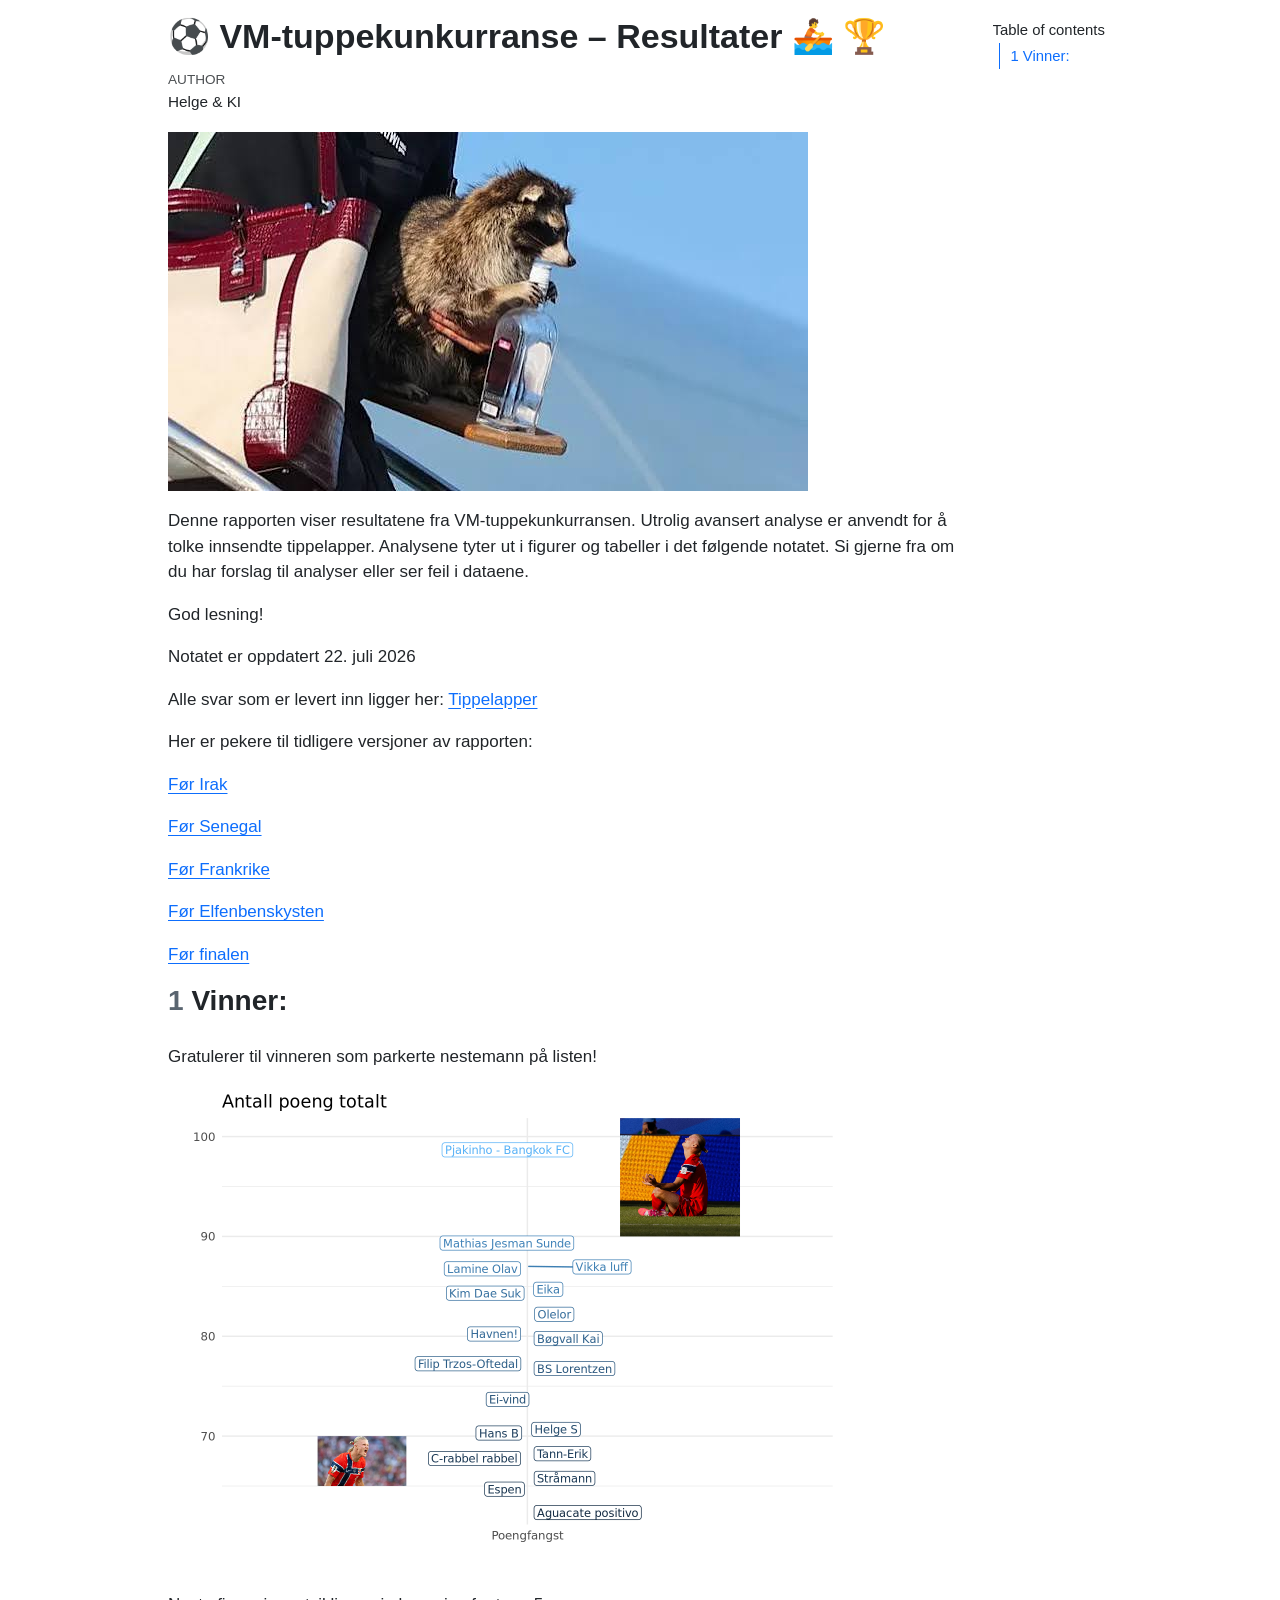
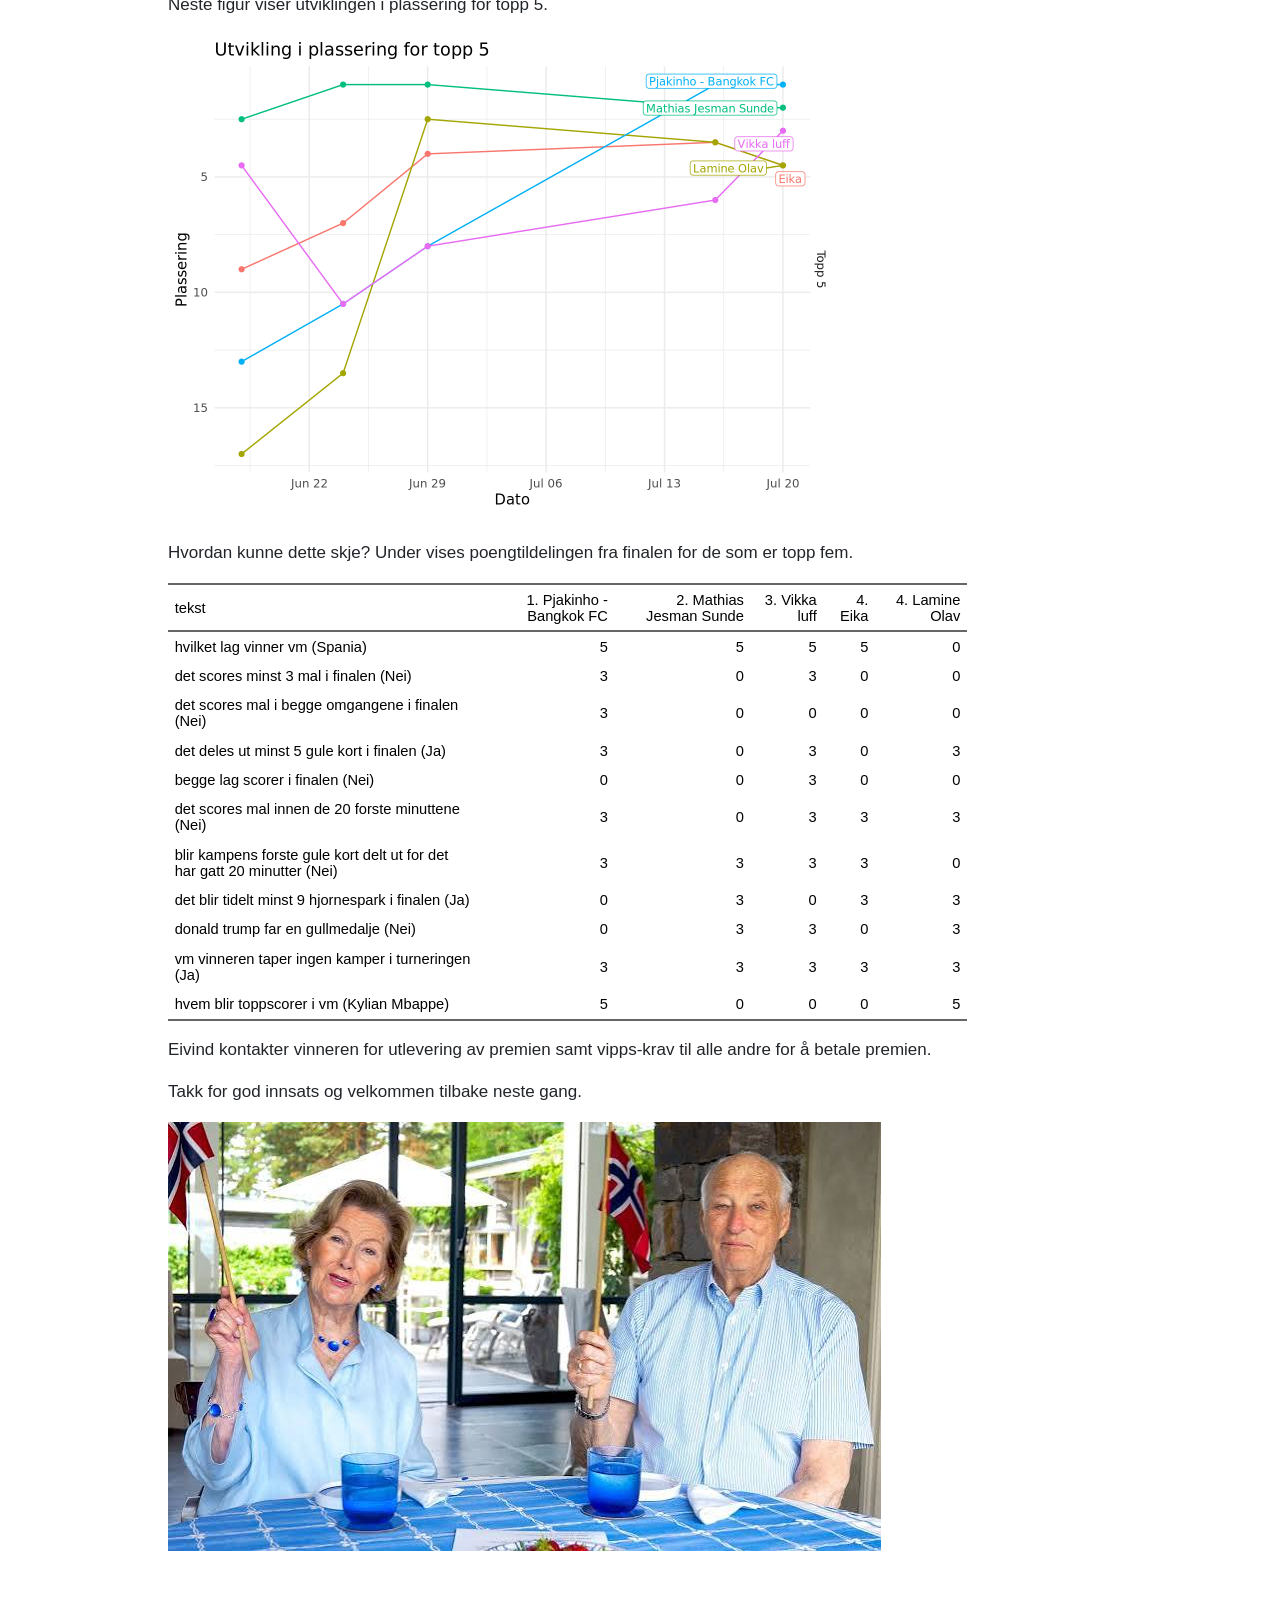
==== commit 87ac99e3: "Ferdig med VM!" ====
--- a/docs/index.html
+++ b/docs/index.html
@@ -48,10 +48,7 @@
     <h2 id="toc-title">Table of contents</h2>
    
   <ul>
-  <li><a href="#datagrunnlag" id="toc-datagrunnlag" class="nav-link active" data-scroll-target="#datagrunnlag"><span class="header-section-number">1</span> Datagrunnlag</a></li>
-  <li><a href="#topp-og-bunnlister" id="toc-topp-og-bunnlister" class="nav-link" data-scroll-target="#topp-og-bunnlister"><span class="header-section-number">2</span> Topp og bunnlister</a></li>
-  <li><a href="#finalen" id="toc-finalen" class="nav-link" data-scroll-target="#finalen"><span class="header-section-number">3</span> Finalen</a></li>
-  <li><a href="#retrospektiv-av-gruppespill" id="toc-retrospektiv-av-gruppespill" class="nav-link" data-scroll-target="#retrospektiv-av-gruppespill"><span class="header-section-number">4</span> Retrospektiv av gruppespill</a></li>
+  <li><a href="#vinner" id="toc-vinner" class="nav-link active" data-scroll-target="#vinner"><span class="header-section-number">1</span> Vinner:</a></li>
   </ul>
 </nav>
 </div>
@@ -83,19 +80,29 @@
 
 
 <p><img src="bilder/vaskebj.png" class="img-fluid"></p>
-<p>Denne rapporten viser resultatene fra VM-tuppekunkurransen. Utrolig avansert analyse er anvendt for å tolke innsendte tippelapper. Analysene tyter ut i figurer og tabeller i det følgende notatet. Si gjerne fra om du har forslag til analyser eller ser feil i dataene. Oppdaterte analyser kommer etter Irak-Norge.</p>
+<p>Denne rapporten viser resultatene fra VM-tuppekunkurransen. Utrolig avansert analyse er anvendt for å tolke innsendte tippelapper. Analysene tyter ut i figurer og tabeller i det følgende notatet. Si gjerne fra om du har forslag til analyser eller ser feil i dataene.</p>
 <p>God lesning!</p>
-<p>Notatet er oppdatert 16. juli 2026</p>
+<p>Notatet er oppdatert 22. juli 2026</p>
 <p>Alle svar som er levert inn ligger her: <a href="tippelapper.html">Tippelapper</a></p>
 <p>Her er pekere til tidligere versjoner av rapporten:</p>
 <p><a href="irakkampen.html">Før Irak</a></p>
 <p><a href="senegalkampen.html">Før Senegal</a></p>
 <p><a href="frankrikekampen.html">Før Frankrike</a></p>
 <p><a href="elfenbenskystkampen.html">Før Elfenbenskysten</a></p>
-<section id="datagrunnlag" class="level2" data-number="1">
-<h2 data-number="1" class="anchored" data-anchor-id="datagrunnlag"><span class="header-section-number">1</span> Datagrunnlag</h2>
-<p><img src="bilder/spider.png" class="img-fluid"></p>
-<p>Her kommer det sylskarpe analyser av svarene som er sendt inn. Analysene handler mest om å sette opp foreløpig stilling i tippekonkurransen, holde motet oppe for de som ikke har fått så mange rett foreløpig og å la de som har tippet ulikt få vite det. Den siste kan kanskje generere små bets foran TV-skjermen?</p>
+<p><a href="finalen.html">Før finalen</a></p>
+<!--
+## Datagrunnlag
+
+
+![](bilder/spider.png)
+
+
+
+Her kommer det sylskarpe analyser av svarene som er sendt inn.
+Analysene handler mest om å sette opp foreløpig stilling i tippekonkurransen,
+holde motet oppe for de som ikke har fått så mange rett foreløpig og å la de som
+har tippet ulikt få vite det. Den siste kan kanskje generere små bets foran TV-skjermen?
+-->
 <!-- 
 Utfylling i tradisjonell arbeidstid er også vanlig 
 På kveldstid, huskeregel: når munnteipen er på, skal vi unngå lyskilder som er blå. 
@@ -103,32 +110,19 @@
 <!--
 Ein luring som satt over halvaen time på do i arbeidstidå
 -->
-<p>Vi har fått inn 19 svar. Figuren viser hvor lang tid respondenten har brukt på utfylling og når på døgnet dette er gjort. På grunn av at en person har brukt veldig over 100 minutter i arbeidstid, så er x-aksen på logaritmisk skala. Noen fylte også ut etter leggetid. Husk ordtaket om at når munnteip er på, unngå skjermlys blå.</p>
-<div class="cell">
-<div class="cell-output-display">
-<div>
-<figure class="figure">
-<p><img src="index_files/figure-html/tid_naar-1.png" class="img-fluid figure-img" width="672"></p>
-</figure>
-</div>
-</div>
-</div>
+<!--
+Vi har fått inn 19 svar. 
+Figuren viser hvor lang tid respondenten har brukt på utfylling og når på døgnet 
+dette er gjort. På grunn av at en person har brukt veldig over 100 minutter i arbeidstid,
+så er x-aksen på logaritmisk skala. Noen fylte også ut etter leggetid. Husk ordtaket 
+om at når munnteip er på, unngå skjermlys blå.
+-->
 <!-- I neste figur beholdes x-aksen, men y-aksen skiftes ut med 
 poengfangst til nå. Noen har brukt mye tid til å skaffe veldig få poeng.
 Andre har brukt lite tid til å skaffe mange poeng.-->
-<div class="cell">
-<div class="cell-output-display">
-<div>
-<figure class="figure">
-<p><img src="index_files/figure-html/tid_poeng-1.png" class="img-fluid figure-img" width="672"></p>
-</figure>
-</div>
-</div>
-</div>
-</section>
-<section id="topp-og-bunnlister" class="level2" data-number="2">
-<h2 data-number="2" class="anchored" data-anchor-id="topp-og-bunnlister"><span class="header-section-number">2</span> Topp og bunnlister</h2>
-<p>Her er poenglistene:</p>
+<section id="vinner" class="level2" data-number="1">
+<h2 data-number="1" class="anchored" data-anchor-id="vinner"><span class="header-section-number">1</span> Vinner:</h2>
+<p>Gratulerer til vinneren som parkerte nestemann på listen!</p>
 <div class="cell">
 <div class="cell-output-display">
 <div>
@@ -138,7 +132,7 @@
 </div>
 </div>
 </div>
-<p>Det er spennende i toppen. Neste figur viser utviklingen i plassering for topp 5. Noen klatrer og noen er stabile.</p>
+<p>Neste figur viser utviklingen i plassering for topp 5.</p>
 <div class="cell">
 <div class="cell-output-display">
 <div>
@@ -148,55 +142,34 @@
 </div>
 </div>
 </div>
-<p>Figuren under viser poengene som er igjen å spille om. Her er det fremdeles gode muligheter!</p>
+<!--
+Figuren under viser poengene som er igjen å spille om. Her er det fremdeles gode muligheter!
+-->
+<p>Hvordan kunne dette skje? Under vises poengtildelingen fra finalen for de som er topp fem.</p>
 <div class="cell">
 <div class="cell-output-display">
-<div>
-<figure class="figure">
-<p><img src="index_files/figure-html/gjenstaar-1.png" class="img-fluid figure-img" width="672"></p>
-</figure>
-</div>
-</div>
-</div>
-</section>
-<section id="finalen" class="level2" data-number="3">
-<h2 data-number="3" class="anchored" data-anchor-id="finalen"><span class="header-section-number">3</span> Finalen</h2>
-<div class="cell">
-<div class="cell-output-display">
-<div class="tabwid"><style>.cl-022cfaf4{table-layout:auto;}.cl-0225a61e{font-family:'Arial';font-size:11pt;font-weight:normal;font-style:normal;text-decoration:none;color:rgba(0, 0, 0, 1.00);background-color:transparent;}.cl-0228d370{margin:0;text-align:left;border-bottom: 0 solid rgba(0, 0, 0, 1.00);border-top: 0 solid rgba(0, 0, 0, 1.00);border-left: 0 solid rgba(0, 0, 0, 1.00);border-right: 0 solid rgba(0, 0, 0, 1.00);padding-bottom:5pt;padding-top:5pt;padding-left:5pt;padding-right:5pt;line-height: 1;background-color:transparent;}.cl-0228f526{background-color:transparent;vertical-align: middle;border-bottom: 1.5pt solid rgba(102, 102, 102, 1.00);border-top: 1.5pt solid rgba(102, 102, 102, 1.00);border-left: 0 solid rgba(0, 0, 0, 1.00);border-right: 0 solid rgba(0, 0, 0, 1.00);margin-bottom:0;margin-top:0;margin-left:0;margin-right:0;}.cl-0228f530{background-color:transparent;vertical-align: middle;border-bottom: 0 solid rgba(0, 0, 0, 1.00);border-top: 0 solid rgba(0, 0, 0, 1.00);border-left: 0 solid rgba(0, 0, 0, 1.00);border-right: 0 solid rgba(0, 0, 0, 1.00);margin-bottom:0;margin-top:0;margin-left:0;margin-right:0;}.cl-0228f53a{background-color:transparent;vertical-align: middle;border-bottom: 1.5pt solid rgba(102, 102, 102, 1.00);border-top: 0 solid rgba(0, 0, 0, 1.00);border-left: 0 solid rgba(0, 0, 0, 1.00);border-right: 0 solid rgba(0, 0, 0, 1.00);margin-bottom:0;margin-top:0;margin-left:0;margin-right:0;}</style><table data-quarto-disable-processing="true" class="cl-022cfaf4"><thead><tr style="overflow-wrap:break-word;"><th class="cl-0228f526"><p class="cl-0228d370"><span class="cl-0225a61e">tekst</span></p></th><th class="cl-0228f526"><p class="cl-0228d370"><span class="cl-0225a61e">Ja</span></p></th><th class="cl-0228f526"><p class="cl-0228d370"><span class="cl-0225a61e">Nei</span></p></th></tr></thead><tbody><tr style="overflow-wrap:break-word;"><td class="cl-0228f530"><p class="cl-0228d370"><span class="cl-0225a61e">begge lag scorer i finalen</span></p></td><td class="cl-0228f530"><p class="cl-0228d370"><span class="cl-0225a61e">Eika, Helge S, Olelor, Filip Trzos-Oftedal, Ei-vind, C-rabbel rabbel, Kim Dae Suk, Havnen!, Mathias Jesman Sunde, Espen, Aguacate positivo, Pjakinho - Bangkok FC, Stråmann, Bøgvall Kai, Tann-Erik, Lamine Olav</span></p></td><td class="cl-0228f530"><p class="cl-0228d370"><span class="cl-0225a61e">Hans B, BS Lorentzen, Vikka luff</span></p></td></tr><tr style="overflow-wrap:break-word;"><td class="cl-0228f530"><p class="cl-0228d370"><span class="cl-0225a61e">blir kampens forste gule kort delt ut for det har gatt 20 minutter</span></p></td><td class="cl-0228f530"><p class="cl-0228d370"><span class="cl-0225a61e">Hans B, Filip Trzos-Oftedal, BS Lorentzen, C-rabbel rabbel, Havnen!, Stråmann, Bøgvall Kai, Lamine Olav</span></p></td><td class="cl-0228f530"><p class="cl-0228d370"><span class="cl-0225a61e">Eika, Helge S, Olelor, Ei-vind, Kim Dae Suk, Mathias Jesman Sunde, Espen, Aguacate positivo, Pjakinho - Bangkok FC, Vikka luff, Tann-Erik</span></p></td></tr><tr style="overflow-wrap:break-word;"><td class="cl-0228f530"><p class="cl-0228d370"><span class="cl-0225a61e">det blir tidelt minst 9 hjornespark i finalen</span></p></td><td class="cl-0228f530"><p class="cl-0228d370"><span class="cl-0225a61e">Eika, Helge S, Olelor, Filip Trzos-Oftedal, Ei-vind, BS Lorentzen, C-rabbel rabbel, Kim Dae Suk, Havnen!, Mathias Jesman Sunde, Espen, Stråmann, Tann-Erik, Lamine Olav</span></p></td><td class="cl-0228f530"><p class="cl-0228d370"><span class="cl-0225a61e">Hans B, Aguacate positivo, Pjakinho - Bangkok FC, Bøgvall Kai, Vikka luff</span></p></td></tr><tr style="overflow-wrap:break-word;"><td class="cl-0228f530"><p class="cl-0228d370"><span class="cl-0225a61e">det deles ut minst 5 gule kort i finalen</span></p></td><td class="cl-0228f530"><p class="cl-0228d370"><span class="cl-0225a61e">Filip Trzos-Oftedal, Ei-vind, BS Lorentzen, C-rabbel rabbel, Kim Dae Suk, Aguacate positivo, Pjakinho - Bangkok FC, Bøgvall Kai, Vikka luff, Lamine Olav</span></p></td><td class="cl-0228f530"><p class="cl-0228d370"><span class="cl-0225a61e">Hans B, Eika, Helge S, Olelor, Havnen!, Mathias Jesman Sunde, Espen, Stråmann, Tann-Erik</span></p></td></tr><tr style="overflow-wrap:break-word;"><td class="cl-0228f530"><p class="cl-0228d370"><span class="cl-0225a61e">det scores mal i begge omgangene i finalen</span></p></td><td class="cl-0228f530"><p class="cl-0228d370"><span class="cl-0225a61e">Eika, Helge S, Olelor, Filip Trzos-Oftedal, Ei-vind, Havnen!, Mathias Jesman Sunde, Espen, Aguacate positivo, Stråmann, Bøgvall Kai, Vikka luff, Tann-Erik, Lamine Olav</span></p></td><td class="cl-0228f530"><p class="cl-0228d370"><span class="cl-0225a61e">Hans B, BS Lorentzen, C-rabbel rabbel, Kim Dae Suk, Pjakinho - Bangkok FC</span></p></td></tr><tr style="overflow-wrap:break-word;"><td class="cl-0228f530"><p class="cl-0228d370"><span class="cl-0225a61e">det scores mal innen de 20 forste minuttene</span></p></td><td class="cl-0228f530"><p class="cl-0228d370"><span class="cl-0225a61e">Ei-vind, C-rabbel rabbel, Kim Dae Suk, Havnen!, Mathias Jesman Sunde, Espen, Aguacate positivo, Tann-Erik</span></p></td><td class="cl-0228f530"><p class="cl-0228d370"><span class="cl-0225a61e">Hans B, Eika, Helge S, Olelor, Filip Trzos-Oftedal, BS Lorentzen, Pjakinho - Bangkok FC, Stråmann, Bøgvall Kai, Vikka luff, Lamine Olav</span></p></td></tr><tr style="overflow-wrap:break-word;"><td class="cl-0228f530"><p class="cl-0228d370"><span class="cl-0225a61e">det scores minst 3 mal i finalen</span></p></td><td class="cl-0228f530"><p class="cl-0228d370"><span class="cl-0225a61e">Eika, Helge S, Olelor, Ei-vind, Havnen!, Mathias Jesman Sunde, Espen, Aguacate positivo, Stråmann, Tann-Erik, Lamine Olav</span></p></td><td class="cl-0228f530"><p class="cl-0228d370"><span class="cl-0225a61e">Hans B, Filip Trzos-Oftedal, BS Lorentzen, C-rabbel rabbel, Kim Dae Suk, Pjakinho - Bangkok FC, Bøgvall Kai, Vikka luff</span></p></td></tr><tr style="overflow-wrap:break-word;"><td class="cl-0228f530"><p class="cl-0228d370"><span class="cl-0225a61e">donald trump far en gullmedalje</span></p></td><td class="cl-0228f530"><p class="cl-0228d370"><span class="cl-0225a61e">Hans B, Eika, Helge S, Olelor, Ei-vind, C-rabbel rabbel, Havnen!, Pjakinho - Bangkok FC, Stråmann</span></p></td><td class="cl-0228f530"><p class="cl-0228d370"><span class="cl-0225a61e">Filip Trzos-Oftedal, BS Lorentzen, Kim Dae Suk, Mathias Jesman Sunde, Espen, Aguacate positivo, Bøgvall Kai, Vikka luff, Tann-Erik, Lamine Olav</span></p></td></tr><tr style="overflow-wrap:break-word;"><td class="cl-0228f53a"><p class="cl-0228d370"><span class="cl-0225a61e">vm vinneren taper ingen kamper i turneringen</span></p></td><td class="cl-0228f53a"><p class="cl-0228d370"><span class="cl-0225a61e">Eika, Helge S, Olelor, Filip Trzos-Oftedal, Ei-vind, BS Lorentzen, C-rabbel rabbel, Kim Dae Suk, Havnen!, Mathias Jesman Sunde, Espen, Aguacate positivo, Pjakinho - Bangkok FC, Stråmann, Bøgvall Kai, Vikka luff, Tann-Erik, Lamine Olav</span></p></td><td class="cl-0228f53a"><p class="cl-0228d370"><span class="cl-0225a61e">Hans B</span></p></td></tr></tbody></table></div>
-</div>
-</div>
-<div class="cell">
-<div class="cell-output-display">
-<div class="tabwid"><style>.cl-0249592e{table-layout:auto;}.cl-023fcb34{font-family:'Arial';font-size:11pt;font-weight:normal;font-style:normal;text-decoration:none;color:rgba(0, 0, 0, 1.00);background-color:transparent;}.cl-0245d9a2{margin:0;text-align:left;border-bottom: 0 solid rgba(0, 0, 0, 1.00);border-top: 0 solid rgba(0, 0, 0, 1.00);border-left: 0 solid rgba(0, 0, 0, 1.00);border-right: 0 solid rgba(0, 0, 0, 1.00);padding-bottom:5pt;padding-top:5pt;padding-left:5pt;padding-right:5pt;line-height: 1;background-color:transparent;}.cl-0245f7ac{background-color:transparent;vertical-align: middle;border-bottom: 1.5pt solid rgba(102, 102, 102, 1.00);border-top: 1.5pt solid rgba(102, 102, 102, 1.00);border-left: 0 solid rgba(0, 0, 0, 1.00);border-right: 0 solid rgba(0, 0, 0, 1.00);margin-bottom:0;margin-top:0;margin-left:0;margin-right:0;}.cl-0245f7b6{background-color:transparent;vertical-align: middle;border-bottom: 1.5pt solid rgba(102, 102, 102, 1.00);border-top: 0 solid rgba(0, 0, 0, 1.00);border-left: 0 solid rgba(0, 0, 0, 1.00);border-right: 0 solid rgba(0, 0, 0, 1.00);margin-bottom:0;margin-top:0;margin-left:0;margin-right:0;}</style><table data-quarto-disable-processing="true" class="cl-0249592e"><thead><tr style="overflow-wrap:break-word;"><th class="cl-0245f7ac"><p class="cl-0245d9a2"><span class="cl-023fcb34">tekst</span></p></th><th class="cl-0245f7ac"><p class="cl-0245d9a2"><span class="cl-023fcb34">Erling Braut Haaland</span></p></th><th class="cl-0245f7ac"><p class="cl-0245d9a2"><span class="cl-023fcb34">Harry Kane</span></p></th><th class="cl-0245f7ac"><p class="cl-0245d9a2"><span class="cl-023fcb34">Kylian Mbappe</span></p></th><th class="cl-0245f7ac"><p class="cl-0245d9a2"><span class="cl-023fcb34">Noen andre</span></p></th></tr></thead><tbody><tr style="overflow-wrap:break-word;"><td class="cl-0245f7b6"><p class="cl-0245d9a2"><span class="cl-023fcb34">hvem blir toppscorer i vm</span></p></td><td class="cl-0245f7b6"><p class="cl-0245d9a2"><span class="cl-023fcb34">Aguacate positivo, Tann-Erik</span></p></td><td class="cl-0245f7b6"><p class="cl-0245d9a2"><span class="cl-023fcb34">Eika, BS Lorentzen, Mathias Jesman Sunde</span></p></td><td class="cl-0245f7b6"><p class="cl-0245d9a2"><span class="cl-023fcb34">Helge S, Olelor, Ei-vind, C-rabbel rabbel, Havnen!, Espen, Pjakinho - Bangkok FC, Stråmann, Bøgvall Kai, Lamine Olav</span></p></td><td class="cl-0245f7b6"><p class="cl-0245d9a2"><span class="cl-023fcb34">Hans B, Filip Trzos-Oftedal, Kim Dae Suk, Vikka luff</span></p></td></tr></tbody></table></div>
-</div>
-</div>
-<div class="cell">
-<div class="cell-output-display">
-<div class="tabwid"><style>.cl-02668008{table-layout:auto;}.cl-025ce732{font-family:'Arial';font-size:11pt;font-weight:normal;font-style:normal;text-decoration:none;color:rgba(0, 0, 0, 1.00);background-color:transparent;}.cl-025faba2{margin:0;text-align:left;border-bottom: 0 solid rgba(0, 0, 0, 1.00);border-top: 0 solid rgba(0, 0, 0, 1.00);border-left: 0 solid rgba(0, 0, 0, 1.00);border-right: 0 solid rgba(0, 0, 0, 1.00);padding-bottom:5pt;padding-top:5pt;padding-left:5pt;padding-right:5pt;line-height: 1;background-color:transparent;}.cl-025fc9a2{background-color:transparent;vertical-align: middle;border-bottom: 1.5pt solid rgba(102, 102, 102, 1.00);border-top: 1.5pt solid rgba(102, 102, 102, 1.00);border-left: 0 solid rgba(0, 0, 0, 1.00);border-right: 0 solid rgba(0, 0, 0, 1.00);margin-bottom:0;margin-top:0;margin-left:0;margin-right:0;}.cl-025fc9ac{background-color:transparent;vertical-align: middle;border-bottom: 1.5pt solid rgba(102, 102, 102, 1.00);border-top: 0 solid rgba(0, 0, 0, 1.00);border-left: 0 solid rgba(0, 0, 0, 1.00);border-right: 0 solid rgba(0, 0, 0, 1.00);margin-bottom:0;margin-top:0;margin-left:0;margin-right:0;}</style><table data-quarto-disable-processing="true" class="cl-02668008"><thead><tr style="overflow-wrap:break-word;"><th class="cl-025fc9a2"><p class="cl-025faba2"><span class="cl-025ce732">tekst</span></p></th><th class="cl-025fc9a2"><p class="cl-025faba2"><span class="cl-025ce732">Brasil</span></p></th><th class="cl-025fc9a2"><p class="cl-025faba2"><span class="cl-025ce732">Frankrike</span></p></th><th class="cl-025fc9a2"><p class="cl-025faba2"><span class="cl-025ce732">Portugal</span></p></th><th class="cl-025fc9a2"><p class="cl-025faba2"><span class="cl-025ce732">Spania</span></p></th></tr></thead><tbody><tr style="overflow-wrap:break-word;"><td class="cl-025fc9ac"><p class="cl-025faba2"><span class="cl-025ce732">hvilket lag vinner vm</span></p></td><td class="cl-025fc9ac"><p class="cl-025faba2"><span class="cl-025ce732">Aguacate positivo, Tann-Erik</span></p></td><td class="cl-025fc9ac"><p class="cl-025faba2"><span class="cl-025ce732">Helge S, Olelor, Ei-vind, BS Lorentzen, C-rabbel rabbel, Espen, Stråmann, Bøgvall Kai, Lamine Olav</span></p></td><td class="cl-025fc9ac"><p class="cl-025faba2"><span class="cl-025ce732">Hans B, Filip Trzos-Oftedal</span></p></td><td class="cl-025fc9ac"><p class="cl-025faba2"><span class="cl-025ce732">Eika, Kim Dae Suk, Havnen!, Mathias Jesman Sunde, Pjakinho - Bangkok FC, Vikka luff</span></p></td></tr></tbody></table></div>
-</div>
-</div>
+<div class="tabwid"><style>.cl-909a1a1c{table-layout:auto;}.cl-9092511a{font-family:'Arial';font-size:11pt;font-weight:normal;font-style:normal;text-decoration:none;color:rgba(0, 0, 0, 1.00);background-color:transparent;}.cl-9095932a{margin:0;text-align:left;border-bottom: 0 solid rgba(0, 0, 0, 1.00);border-top: 0 solid rgba(0, 0, 0, 1.00);border-left: 0 solid rgba(0, 0, 0, 1.00);border-right: 0 solid rgba(0, 0, 0, 1.00);padding-bottom:5pt;padding-top:5pt;padding-left:5pt;padding-right:5pt;line-height: 1;background-color:transparent;}.cl-90959334{margin:0;text-align:right;border-bottom: 0 solid rgba(0, 0, 0, 1.00);border-top: 0 solid rgba(0, 0, 0, 1.00);border-left: 0 solid rgba(0, 0, 0, 1.00);border-right: 0 solid rgba(0, 0, 0, 1.00);padding-bottom:5pt;padding-top:5pt;padding-left:5pt;padding-right:5pt;line-height: 1;background-color:transparent;}.cl-9095b5ee{background-color:transparent;vertical-align: middle;border-bottom: 1.5pt solid rgba(102, 102, 102, 1.00);border-top: 1.5pt solid rgba(102, 102, 102, 1.00);border-left: 0 solid rgba(0, 0, 0, 1.00);border-right: 0 solid rgba(0, 0, 0, 1.00);margin-bottom:0;margin-top:0;margin-left:0;margin-right:0;}.cl-9095b5f8{background-color:transparent;vertical-align: middle;border-bottom: 1.5pt solid rgba(102, 102, 102, 1.00);border-top: 1.5pt solid rgba(102, 102, 102, 1.00);border-left: 0 solid rgba(0, 0, 0, 1.00);border-right: 0 solid rgba(0, 0, 0, 1.00);margin-bottom:0;margin-top:0;margin-left:0;margin-right:0;}.cl-9095b602{background-color:transparent;vertical-align: middle;border-bottom: 0 solid rgba(0, 0, 0, 1.00);border-top: 0 solid rgba(0, 0, 0, 1.00);border-left: 0 solid rgba(0, 0, 0, 1.00);border-right: 0 solid rgba(0, 0, 0, 1.00);margin-bottom:0;margin-top:0;margin-left:0;margin-right:0;}.cl-9095b60c{background-color:transparent;vertical-align: middle;border-bottom: 0 solid rgba(0, 0, 0, 1.00);border-top: 0 solid rgba(0, 0, 0, 1.00);border-left: 0 solid rgba(0, 0, 0, 1.00);border-right: 0 solid rgba(0, 0, 0, 1.00);margin-bottom:0;margin-top:0;margin-left:0;margin-right:0;}.cl-9095b60d{background-color:transparent;vertical-align: middle;border-bottom: 1.5pt solid rgba(102, 102, 102, 1.00);border-top: 0 solid rgba(0, 0, 0, 1.00);border-left: 0 solid rgba(0, 0, 0, 1.00);border-right: 0 solid rgba(0, 0, 0, 1.00);margin-bottom:0;margin-top:0;margin-left:0;margin-right:0;}.cl-9095b616{background-color:transparent;vertical-align: middle;border-bottom: 1.5pt solid rgba(102, 102, 102, 1.00);border-top: 0 solid rgba(0, 0, 0, 1.00);border-left: 0 solid rgba(0, 0, 0, 1.00);border-right: 0 solid rgba(0, 0, 0, 1.00);margin-bottom:0;margin-top:0;margin-left:0;margin-right:0;}</style><table data-quarto-disable-processing="true" class="cl-909a1a1c"><thead><tr style="overflow-wrap:break-word;"><th class="cl-9095b5ee"><p class="cl-9095932a"><span class="cl-9092511a">tekst</span></p></th><th class="cl-9095b5f8"><p class="cl-90959334"><span class="cl-9092511a">1. Pjakinho - Bangkok FC</span></p></th><th class="cl-9095b5f8"><p class="cl-90959334"><span class="cl-9092511a">2. Mathias Jesman Sunde</span></p></th><th class="cl-9095b5f8"><p class="cl-90959334"><span class="cl-9092511a">3. Vikka luff</span></p></th><th class="cl-9095b5f8"><p class="cl-90959334"><span class="cl-9092511a">4. Eika</span></p></th><th class="cl-9095b5f8"><p class="cl-90959334"><span class="cl-9092511a">4. Lamine Olav</span></p></th></tr></thead><tbody><tr style="overflow-wrap:break-word;"><td class="cl-9095b602"><p class="cl-9095932a"><span class="cl-9092511a">hvilket lag vinner vm (Spania)</span></p></td><td class="cl-9095b60c"><p class="cl-90959334"><span class="cl-9092511a">5</span></p></td><td class="cl-9095b60c"><p class="cl-90959334"><span class="cl-9092511a">5</span></p></td><td class="cl-9095b60c"><p class="cl-90959334"><span class="cl-9092511a">5</span></p></td><td class="cl-9095b60c"><p class="cl-90959334"><span class="cl-9092511a">5</span></p></td><td class="cl-9095b60c"><p class="cl-90959334"><span class="cl-9092511a">0</span></p></td></tr><tr style="overflow-wrap:break-word;"><td class="cl-9095b602"><p class="cl-9095932a"><span class="cl-9092511a">det scores minst 3 mal i finalen (Nei)</span></p></td><td class="cl-9095b60c"><p class="cl-90959334"><span class="cl-9092511a">3</span></p></td><td class="cl-9095b60c"><p class="cl-90959334"><span class="cl-9092511a">0</span></p></td><td class="cl-9095b60c"><p class="cl-90959334"><span class="cl-9092511a">3</span></p></td><td class="cl-9095b60c"><p class="cl-90959334"><span class="cl-9092511a">0</span></p></td><td class="cl-9095b60c"><p class="cl-90959334"><span class="cl-9092511a">0</span></p></td></tr><tr style="overflow-wrap:break-word;"><td class="cl-9095b602"><p class="cl-9095932a"><span class="cl-9092511a">det scores mal i begge omgangene i finalen (Nei)</span></p></td><td class="cl-9095b60c"><p class="cl-90959334"><span class="cl-9092511a">3</span></p></td><td class="cl-9095b60c"><p class="cl-90959334"><span class="cl-9092511a">0</span></p></td><td class="cl-9095b60c"><p class="cl-90959334"><span class="cl-9092511a">0</span></p></td><td class="cl-9095b60c"><p class="cl-90959334"><span class="cl-9092511a">0</span></p></td><td class="cl-9095b60c"><p class="cl-90959334"><span class="cl-9092511a">0</span></p></td></tr><tr style="overflow-wrap:break-word;"><td class="cl-9095b602"><p class="cl-9095932a"><span class="cl-9092511a">det deles ut minst 5 gule kort i finalen (Ja)</span></p></td><td class="cl-9095b60c"><p class="cl-90959334"><span class="cl-9092511a">3</span></p></td><td class="cl-9095b60c"><p class="cl-90959334"><span class="cl-9092511a">0</span></p></td><td class="cl-9095b60c"><p class="cl-90959334"><span class="cl-9092511a">3</span></p></td><td class="cl-9095b60c"><p class="cl-90959334"><span class="cl-9092511a">0</span></p></td><td class="cl-9095b60c"><p class="cl-90959334"><span class="cl-9092511a">3</span></p></td></tr><tr style="overflow-wrap:break-word;"><td class="cl-9095b602"><p class="cl-9095932a"><span class="cl-9092511a">begge lag scorer i finalen (Nei)</span></p></td><td class="cl-9095b60c"><p class="cl-90959334"><span class="cl-9092511a">0</span></p></td><td class="cl-9095b60c"><p class="cl-90959334"><span class="cl-9092511a">0</span></p></td><td class="cl-9095b60c"><p class="cl-90959334"><span class="cl-9092511a">3</span></p></td><td class="cl-9095b60c"><p class="cl-90959334"><span class="cl-9092511a">0</span></p></td><td class="cl-9095b60c"><p class="cl-90959334"><span class="cl-9092511a">0</span></p></td></tr><tr style="overflow-wrap:break-word;"><td class="cl-9095b602"><p class="cl-9095932a"><span class="cl-9092511a">det scores mal innen de 20 forste minuttene (Nei)</span></p></td><td class="cl-9095b60c"><p class="cl-90959334"><span class="cl-9092511a">3</span></p></td><td class="cl-9095b60c"><p class="cl-90959334"><span class="cl-9092511a">0</span></p></td><td class="cl-9095b60c"><p class="cl-90959334"><span class="cl-9092511a">3</span></p></td><td class="cl-9095b60c"><p class="cl-90959334"><span class="cl-9092511a">3</span></p></td><td class="cl-9095b60c"><p class="cl-90959334"><span class="cl-9092511a">3</span></p></td></tr><tr style="overflow-wrap:break-word;"><td class="cl-9095b602"><p class="cl-9095932a"><span class="cl-9092511a">blir kampens forste gule kort delt ut for det har gatt 20 minutter (Nei)</span></p></td><td class="cl-9095b60c"><p class="cl-90959334"><span class="cl-9092511a">3</span></p></td><td class="cl-9095b60c"><p class="cl-90959334"><span class="cl-9092511a">3</span></p></td><td class="cl-9095b60c"><p class="cl-90959334"><span class="cl-9092511a">3</span></p></td><td class="cl-9095b60c"><p class="cl-90959334"><span class="cl-9092511a">3</span></p></td><td class="cl-9095b60c"><p class="cl-90959334"><span class="cl-9092511a">0</span></p></td></tr><tr style="overflow-wrap:break-word;"><td class="cl-9095b602"><p class="cl-9095932a"><span class="cl-9092511a">det blir tidelt minst 9 hjornespark i finalen (Ja)</span></p></td><td class="cl-9095b60c"><p class="cl-90959334"><span class="cl-9092511a">0</span></p></td><td class="cl-9095b60c"><p class="cl-90959334"><span class="cl-9092511a">3</span></p></td><td class="cl-9095b60c"><p class="cl-90959334"><span class="cl-9092511a">0</span></p></td><td class="cl-9095b60c"><p class="cl-90959334"><span class="cl-9092511a">3</span></p></td><td class="cl-9095b60c"><p class="cl-90959334"><span class="cl-9092511a">3</span></p></td></tr><tr style="overflow-wrap:break-word;"><td class="cl-9095b602"><p class="cl-9095932a"><span class="cl-9092511a">donald trump far en gullmedalje (Nei)</span></p></td><td class="cl-9095b60c"><p class="cl-90959334"><span class="cl-9092511a">0</span></p></td><td class="cl-9095b60c"><p class="cl-90959334"><span class="cl-9092511a">3</span></p></td><td class="cl-9095b60c"><p class="cl-90959334"><span class="cl-9092511a">3</span></p></td><td class="cl-9095b60c"><p class="cl-90959334"><span class="cl-9092511a">0</span></p></td><td class="cl-9095b60c"><p class="cl-90959334"><span class="cl-9092511a">3</span></p></td></tr><tr style="overflow-wrap:break-word;"><td class="cl-9095b602"><p class="cl-9095932a"><span class="cl-9092511a">vm vinneren taper ingen kamper i turneringen (Ja)</span></p></td><td class="cl-9095b60c"><p class="cl-90959334"><span class="cl-9092511a">3</span></p></td><td class="cl-9095b60c"><p class="cl-90959334"><span class="cl-9092511a">3</span></p></td><td class="cl-9095b60c"><p class="cl-90959334"><span class="cl-9092511a">3</span></p></td><td class="cl-9095b60c"><p class="cl-90959334"><span class="cl-9092511a">3</span></p></td><td class="cl-9095b60c"><p class="cl-90959334"><span class="cl-9092511a">3</span></p></td></tr><tr style="overflow-wrap:break-word;"><td class="cl-9095b60d"><p class="cl-9095932a"><span class="cl-9092511a">hvem blir toppscorer i vm (Kylian Mbappe)</span></p></td><td class="cl-9095b616"><p class="cl-90959334"><span class="cl-9092511a">5</span></p></td><td class="cl-9095b616"><p class="cl-90959334"><span class="cl-9092511a">0</span></p></td><td class="cl-9095b616"><p class="cl-90959334"><span class="cl-9092511a">0</span></p></td><td class="cl-9095b616"><p class="cl-90959334"><span class="cl-9092511a">0</span></p></td><td class="cl-9095b616"><p class="cl-90959334"><span class="cl-9092511a">5</span></p></td></tr></tbody></table></div>
+</div>
+</div>
+<p>Eivind kontakter vinneren for utlevering av premien samt vipps-krav til alle andre for å betale premien.</p>
+<p>Takk for god innsats og velkommen tilbake neste gang.</p>
 <p><img src="bilder/kongen.png" class="img-fluid"></p>
 <!--Angående Frankrike-kampen, så kan to interessante spørsmål utledes fra de avgitte svarene.
 Her er det jammen mulig å diskutere seg hes. Vinner Frankrike VM og blir Mbappe toppscorer?
 De mest frankofile fyrene tror ja på begge.-->
-</section>
-<section id="retrospektiv-av-gruppespill" class="level2" data-number="4">
-<h2 data-number="4" class="anchored" data-anchor-id="retrospektiv-av-gruppespill"><span class="header-section-number">4</span> Retrospektiv av gruppespill</h2>
-<p>Grupperinger er en grunnleggende måte mennesker organiserer verden på. Vi deler inn objekter, fenomener og mennesker i grupper for å skape oversikt, forstå sammenhenger og gjøre kommunikasjon enklere. Slike inndelinger finnes i mange former og brukes i ulike sammenhenger.</p>
-<p>Kort sagt er grupperinger et universelt verktøy for å skape orden i kompleksitet. De gjør det mulig å se mønstre, trekke konklusjoner og kommunisere på en effektiv måte, enten det gjelder dagligdagse valg eller avansert faglig arbeid.</p>
-<p>Under følger hvem som alle rette svar i hver gruppe</p>
-<div class="cell">
-<div class="cell-output-display">
-<div class="tabwid"><style>.cl-04574618{table-layout:auto;}.cl-044d09c8{font-family:'Arial';font-size:11pt;font-weight:normal;font-style:normal;text-decoration:none;color:rgba(0, 0, 0, 1.00);background-color:transparent;}.cl-04537fce{margin:0;text-align:left;border-bottom: 0 solid rgba(0, 0, 0, 1.00);border-top: 0 solid rgba(0, 0, 0, 1.00);border-left: 0 solid rgba(0, 0, 0, 1.00);border-right: 0 solid rgba(0, 0, 0, 1.00);padding-bottom:5pt;padding-top:5pt;padding-left:5pt;padding-right:5pt;line-height: 1;background-color:transparent;}.cl-04539f40{background-color:transparent;vertical-align: middle;border-bottom: 1.5pt solid rgba(102, 102, 102, 1.00);border-top: 1.5pt solid rgba(102, 102, 102, 1.00);border-left: 0 solid rgba(0, 0, 0, 1.00);border-right: 0 solid rgba(0, 0, 0, 1.00);margin-bottom:0;margin-top:0;margin-left:0;margin-right:0;}.cl-04539f4a{background-color:transparent;vertical-align: middle;border-bottom: 0 solid rgba(0, 0, 0, 1.00);border-top: 0 solid rgba(0, 0, 0, 1.00);border-left: 0 solid rgba(0, 0, 0, 1.00);border-right: 0 solid rgba(0, 0, 0, 1.00);margin-bottom:0;margin-top:0;margin-left:0;margin-right:0;}.cl-04539f54{background-color:transparent;vertical-align: middle;border-bottom: 1.5pt solid rgba(102, 102, 102, 1.00);border-top: 0 solid rgba(0, 0, 0, 1.00);border-left: 0 solid rgba(0, 0, 0, 1.00);border-right: 0 solid rgba(0, 0, 0, 1.00);margin-bottom:0;margin-top:0;margin-left:0;margin-right:0;}</style><table data-quarto-disable-processing="true" class="cl-04574618"><thead><tr style="overflow-wrap:break-word;"><th class="cl-04539f40"><p class="cl-04537fce"><span class="cl-044d09c8">Gruppe</span></p></th><th class="cl-04539f40"><p class="cl-04537fce"><span class="cl-044d09c8">Rekkefølge</span></p></th><th class="cl-04539f40"><p class="cl-04537fce"><span class="cl-044d09c8">Hvem</span></p></th></tr></thead><tbody><tr style="overflow-wrap:break-word;"><td class="cl-04539f4a"><p class="cl-04537fce"><span class="cl-044d09c8">B</span></p></td><td class="cl-04539f4a"><p class="cl-04537fce"><span class="cl-044d09c8">Sveits, Canada, Bosnia-Hercegovina, Qatar</span></p></td><td class="cl-04539f4a"><p class="cl-04537fce"><span class="cl-044d09c8">Ei-vind, C-rabbel rabbel, Aguacate positivo, Stråmann, Bøgvall Kai, Vikka luff, Tann-Erik, Lamine Olav</span></p></td></tr><tr style="overflow-wrap:break-word;"><td class="cl-04539f4a"><p class="cl-04537fce"><span class="cl-044d09c8">C</span></p></td><td class="cl-04539f4a"><p class="cl-04537fce"><span class="cl-044d09c8">Brasil, Marokko, Skottland, Haiti</span></p></td><td class="cl-04539f4a"><p class="cl-04537fce"><span class="cl-044d09c8">Eika, Helge S, BS Lorentzen, Kim Dae Suk, Havnen!, Espen, Aguacate positivo, Pjakinho - Bangkok FC, Stråmann, Bøgvall Kai, Vikka luff, Lamine Olav</span></p></td></tr><tr style="overflow-wrap:break-word;"><td class="cl-04539f4a"><p class="cl-04537fce"><span class="cl-044d09c8">D</span></p></td><td class="cl-04539f4a"><p class="cl-04537fce"><span class="cl-044d09c8">USA, Australia, Paraguay, Tyrkia</span></p></td><td class="cl-04539f4a"><p class="cl-04537fce"><span class="cl-044d09c8">Bøgvall Kai</span></p></td></tr><tr style="overflow-wrap:break-word;"><td class="cl-04539f4a"><p class="cl-04537fce"><span class="cl-044d09c8">E</span></p></td><td class="cl-04539f4a"><p class="cl-04537fce"><span class="cl-044d09c8">Tyskland, Elfenbenskysten, Ecuador, Curaçao</span></p></td><td class="cl-04539f4a"><p class="cl-04537fce"><span class="cl-044d09c8">Hans B, Helge S, Olelor, Filip Trzos-Oftedal, Havnen!, Mathias Jesman Sunde, Tann-Erik, Lamine Olav</span></p></td></tr><tr style="overflow-wrap:break-word;"><td class="cl-04539f4a"><p class="cl-04537fce"><span class="cl-044d09c8">F</span></p></td><td class="cl-04539f4a"><p class="cl-04537fce"><span class="cl-044d09c8">Nederland, Japan, Sverige, Tunisia</span></p></td><td class="cl-04539f4a"><p class="cl-04537fce"><span class="cl-044d09c8">Eika, C-rabbel rabbel, Kim Dae Suk, Havnen!, Mathias Jesman Sunde, Pjakinho - Bangkok FC, Tann-Erik, Lamine Olav</span></p></td></tr><tr style="overflow-wrap:break-word;"><td class="cl-04539f4a"><p class="cl-04537fce"><span class="cl-044d09c8">G</span></p></td><td class="cl-04539f4a"><p class="cl-04537fce"><span class="cl-044d09c8">Belgia, Egypt, Iran, New Zealand</span></p></td><td class="cl-04539f4a"><p class="cl-04537fce"><span class="cl-044d09c8">Hans B, Helge S, Filip Trzos-Oftedal, Ei-vind, Mathias Jesman Sunde, Espen, Pjakinho - Bangkok FC, Stråmann, Vikka luff</span></p></td></tr><tr style="overflow-wrap:break-word;"><td class="cl-04539f4a"><p class="cl-04537fce"><span class="cl-044d09c8">I</span></p></td><td class="cl-04539f4a"><p class="cl-04537fce"><span class="cl-044d09c8">Frankrike, Norge, Senegal, Irak</span></p></td><td class="cl-04539f4a"><p class="cl-04537fce"><span class="cl-044d09c8">Hans B, Eika, Helge S, Olelor, Filip Trzos-Oftedal, Ei-vind, BS Lorentzen, C-rabbel rabbel, Havnen!, Mathias Jesman Sunde, Aguacate positivo, Stråmann, Lamine Olav</span></p></td></tr><tr style="overflow-wrap:break-word;"><td class="cl-04539f4a"><p class="cl-04537fce"><span class="cl-044d09c8">J</span></p></td><td class="cl-04539f4a"><p class="cl-04537fce"><span class="cl-044d09c8">Argentina, Østerrike, Algerie, Jordan</span></p></td><td class="cl-04539f4a"><p class="cl-04537fce"><span class="cl-044d09c8">Hans B, Eika, Filip Trzos-Oftedal, BS Lorentzen, C-rabbel rabbel, Kim Dae Suk, Havnen!, Espen, Aguacate positivo, Pjakinho - Bangkok FC, Lamine Olav</span></p></td></tr><tr style="overflow-wrap:break-word;"><td class="cl-04539f4a"><p class="cl-04537fce"><span class="cl-044d09c8">K</span></p></td><td class="cl-04539f4a"><p class="cl-04537fce"><span class="cl-044d09c8">Colombia, Portugal, DR Kongo, Usbekistan</span></p></td><td class="cl-04539f4a"><p class="cl-04537fce"><span class="cl-044d09c8">BS Lorentzen, Aguacate positivo, Pjakinho - Bangkok FC</span></p></td></tr><tr style="overflow-wrap:break-word;"><td class="cl-04539f54"><p class="cl-04537fce"><span class="cl-044d09c8">L</span></p></td><td class="cl-04539f54"><p class="cl-04537fce"><span class="cl-044d09c8">England, Kroatia, Ghana, Panama</span></p></td><td class="cl-04539f54"><p class="cl-04537fce"><span class="cl-044d09c8">Hans B, Helge S, Filip Trzos-Oftedal, Ei-vind, C-rabbel rabbel, Kim Dae Suk, Havnen!, Mathias Jesman Sunde, Pjakinho - Bangkok FC, Stråmann, Bøgvall Kai, Vikka luff, Tann-Erik</span></p></td></tr></tbody></table></div>
-</div>
-</div>
-<p>Videre følger en oversikt over de som hadde ALT feil.</p>
-<div class="cell">
-<div class="cell-output-display">
-<div class="tabwid"><style>.cl-047478c8{table-layout:auto;}.cl-046a7d00{font-family:'Arial';font-size:11pt;font-weight:normal;font-style:normal;text-decoration:none;color:rgba(0, 0, 0, 1.00);background-color:transparent;}.cl-046d4ec2{margin:0;text-align:left;border-bottom: 0 solid rgba(0, 0, 0, 1.00);border-top: 0 solid rgba(0, 0, 0, 1.00);border-left: 0 solid rgba(0, 0, 0, 1.00);border-right: 0 solid rgba(0, 0, 0, 1.00);padding-bottom:5pt;padding-top:5pt;padding-left:5pt;padding-right:5pt;line-height: 1;background-color:transparent;}.cl-046d6ec0{background-color:transparent;vertical-align: middle;border-bottom: 1.5pt solid rgba(102, 102, 102, 1.00);border-top: 1.5pt solid rgba(102, 102, 102, 1.00);border-left: 0 solid rgba(0, 0, 0, 1.00);border-right: 0 solid rgba(0, 0, 0, 1.00);margin-bottom:0;margin-top:0;margin-left:0;margin-right:0;}.cl-046d6eca{background-color:transparent;vertical-align: middle;border-bottom: 0 solid rgba(0, 0, 0, 1.00);border-top: 0 solid rgba(0, 0, 0, 1.00);border-left: 0 solid rgba(0, 0, 0, 1.00);border-right: 0 solid rgba(0, 0, 0, 1.00);margin-bottom:0;margin-top:0;margin-left:0;margin-right:0;}.cl-046d6ede{background-color:transparent;vertical-align: middle;border-bottom: 1.5pt solid rgba(102, 102, 102, 1.00);border-top: 0 solid rgba(0, 0, 0, 1.00);border-left: 0 solid rgba(0, 0, 0, 1.00);border-right: 0 solid rgba(0, 0, 0, 1.00);margin-bottom:0;margin-top:0;margin-left:0;margin-right:0;}</style><table data-quarto-disable-processing="true" class="cl-047478c8"><thead><tr style="overflow-wrap:break-word;"><th class="cl-046d6ec0"><p class="cl-046d4ec2"><span class="cl-046a7d00">Gruppe</span></p></th><th class="cl-046d6ec0"><p class="cl-046d4ec2"><span class="cl-046a7d00">Rekkefølge</span></p></th><th class="cl-046d6ec0"><p class="cl-046d4ec2"><span class="cl-046a7d00">Hvem</span></p></th></tr></thead><tbody><tr style="overflow-wrap:break-word;"><td class="cl-046d6eca"><p class="cl-046d4ec2"><span class="cl-046a7d00">A</span></p></td><td class="cl-046d6eca"><p class="cl-046d4ec2"><span class="cl-046a7d00">Sør-Korea, Mexico, Tsjekkia, Sør-Afrika</span></p></td><td class="cl-046d6eca"><p class="cl-046d4ec2"><span class="cl-046a7d00">Eika, Olelor, Espen</span></p></td></tr><tr style="overflow-wrap:break-word;"><td class="cl-046d6eca"><p class="cl-046d4ec2"><span class="cl-046a7d00">D</span></p></td><td class="cl-046d6eca"><p class="cl-046d4ec2"><span class="cl-046a7d00">Tyrkia, Paraguay, USA, Australia</span></p></td><td class="cl-046d6eca"><p class="cl-046d4ec2"><span class="cl-046a7d00">Ei-vind, BS Lorentzen, C-rabbel rabbel, Havnen!</span></p></td></tr><tr style="overflow-wrap:break-word;"><td class="cl-046d6eca"><p class="cl-046d4ec2"><span class="cl-046a7d00">F</span></p></td><td class="cl-046d6eca"><p class="cl-046d4ec2"><span class="cl-046a7d00">Japan, Nederland, Tunisia, Sverige</span></p></td><td class="cl-046d6eca"><p class="cl-046d4ec2"><span class="cl-046a7d00">Ei-vind, BS Lorentzen</span></p></td></tr><tr style="overflow-wrap:break-word;"><td class="cl-046d6eca"><p class="cl-046d4ec2"><span class="cl-046a7d00">G</span></p></td><td class="cl-046d6eca"><p class="cl-046d4ec2"><span class="cl-046a7d00">Egypt, Belgia, New Zealand, Iran</span></p></td><td class="cl-046d6eca"><p class="cl-046d4ec2"><span class="cl-046a7d00">Kim Dae Suk</span></p></td></tr><tr style="overflow-wrap:break-word;"><td class="cl-046d6eca"><p class="cl-046d4ec2"><span class="cl-046a7d00">K</span></p></td><td class="cl-046d6eca"><p class="cl-046d4ec2"><span class="cl-046a7d00">Portugal, Colombia, Usbekistan, DR Kongo</span></p></td><td class="cl-046d6eca"><p class="cl-046d4ec2"><span class="cl-046a7d00">Hans B, Eika, Espen, Bøgvall Kai</span></p></td></tr><tr style="overflow-wrap:break-word;"><td class="cl-046d6ede"><p class="cl-046d4ec2"><span class="cl-046a7d00">L</span></p></td><td class="cl-046d6ede"><p class="cl-046d4ec2"><span class="cl-046a7d00">Kroatia, England, Panama, Ghana</span></p></td><td class="cl-046d6ede"><p class="cl-046d4ec2"><span class="cl-046a7d00">Espen</span></p></td></tr></tbody></table></div>
-</div>
-</div>
+<!--
+# Retrospektiv av gruppespill
+Grupperinger er en grunnleggende måte mennesker organiserer verden på. Vi deler
+inn objekter, fenomener og mennesker i grupper for å skape oversikt, forstå 
+sammenhenger og gjøre kommunikasjon enklere. Slike inndelinger finnes i mange 
+former og brukes i ulike sammenhenger.
+
+Kort sagt er grupperinger et universelt verktøy for å skape orden i kompleksitet.
+De gjør det mulig å se mønstre, trekke konklusjoner og kommunisere på en
+effektiv måte, enten det gjelder dagligdagse valg eller avansert faglig arbeid.
+
+Under følger hvem som alle rette svar i hver gruppe-->
+<!--Videre følger en oversikt over de som hadde ALT feil.-->
 <!-- Den neste tabellen viser et innblikk i grupperesultatene som var mest typiske og -->
 <!-- mest utypiske i tippekupongene. I den første tabellen vises de grupperesultatene  -->
 <!-- som flest har tippet.  -->
